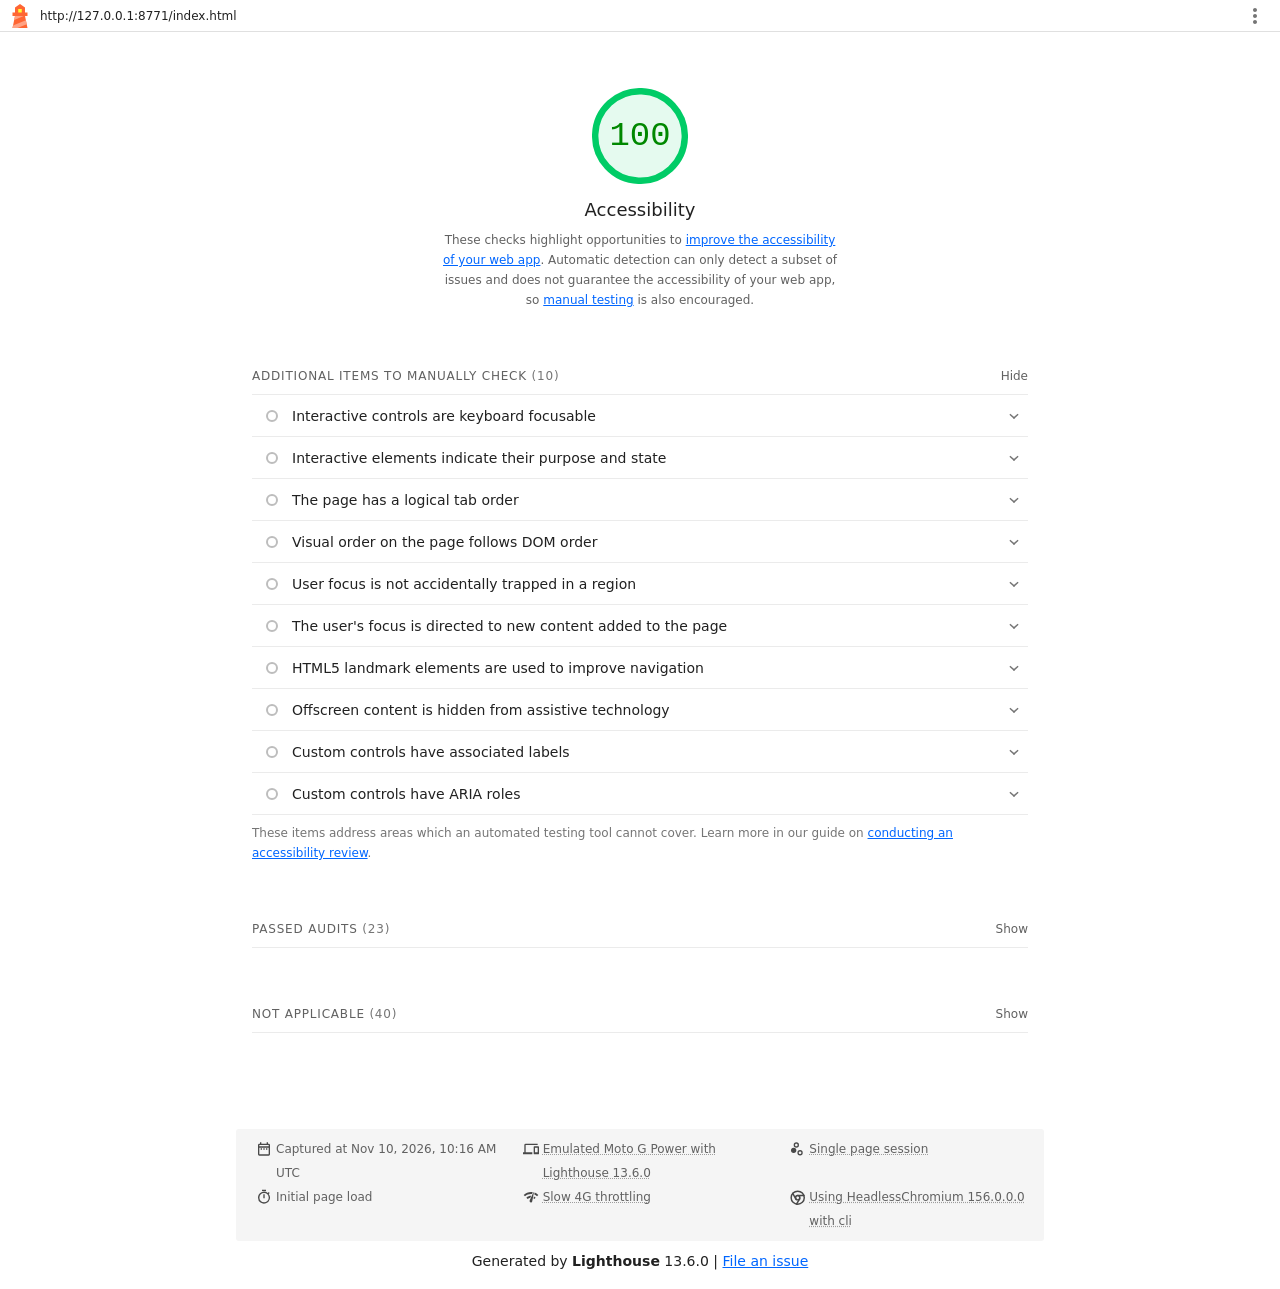
==== lighthouse/after/index.html @ 962aa52a "docs: add Lighthouse reports after accessibility fixes" ====
<!--
@license
Copyright 2018 Google LLC
SPDX-License-Identifier: Apache-2.0
-->
<!doctype html>
<html lang="en">
<head>
  <meta charset="utf-8">
  <meta name="viewport" content="width=device-width, initial-scale=1, minimum-scale=1">
  <link rel="icon" href='data:image/svg+xml;utf8,<svg fill="none" xmlns="http://www.w3.org/2000/svg" viewBox="0 0 48 48"><path d="m14 7 10-7 10 7v10h5v7h-5l5 24H9l5-24H9v-7h5V7Z" fill="%23F63"/><path d="M31.561 24H14l-1.689 8.105L31.561 24ZM18.983 48H9l1.022-4.907L35.723 32.27l1.663 7.98L18.983 48Z" fill="%23FFA385"/><path fill="%23FF3" d="M20.5 10h7v7h-7z"/></svg>'>
  <title>Lighthouse Report</title>
  <style>body {margin: 0}</style>
</head>
<body>
  <noscript>Lighthouse report requires JavaScript. Please enable.</noscript>

  <div id="lh-log"></div>

  <script>window.__LIGHTHOUSE_JSON__ = {"lighthouseVersion":"13.6.0","requestedUrl":"http://127.0.0.1:8771/index.html","mainDocumentUrl":"http://127.0.0.1:8771/index.html","finalDisplayedUrl":"http://127.0.0.1:8771/index.html","finalUrl":"http://127.0.0.1:8771/index.html","fetchTime":"2026-11-10T10:16:57.066Z","gatherMode":"navigation","runWarnings":[],"userAgent":"Mozilla/5.0 (Macintosh; Intel Mac OS X 10_15_7) AppleWebKit/537.36 (KHTML, like Gecko) HeadlessChrome/156.0.0.0 Safari/537.36","environment":{"networkUserAgent":"Mozilla/5.0 (Linux; Android 11; moto g power (2022)) AppleWebKit/537.36 (KHTML, like Gecko) Chrome/156.0.0.0 Mobile Safari/537.36","hostUserAgent":"Mozilla/5.0 (Macintosh; Intel Mac OS X 10_15_7) AppleWebKit/537.36 (KHTML, like Gecko) HeadlessChrome/156.0.0.0 Safari/537.36","benchmarkIndex":3869,"credits":{"axe-core":"4.14.0"}},"audits":{"accesskeys":{"id":"accesskeys","title":"`[accesskey]` values are unique","description":"Access keys let users quickly focus a part of the page. For proper navigation, each access key must be unique. [Learn more about access keys](https://dequeuniversity.com/rules/axe/4.14/accesskeys).","score":null,"scoreDisplayMode":"notApplicable"},"aria-allowed-attr":{"id":"aria-allowed-attr","title":"`[aria-*]` attributes match their roles","description":"Each ARIA `role` supports a specific subset of `aria-*` attributes. Mismatching these invalidates the `aria-*` attributes. [Learn how to match ARIA attributes to their roles](https://dequeuniversity.com/rules/axe/4.14/aria-allowed-attr).","score":1,"scoreDisplayMode":"binary","details":{"type":"table","headings":[{"key":"node","valueType":"node","subItemsHeading":{"key":"relatedNode","valueType":"node"},"label":"Failing Elements"}],"items":[]}},"aria-allowed-role":{"id":"aria-allowed-role","title":"Uses ARIA roles only on compatible elements","description":"Many HTML elements can only be assigned certain ARIA roles. Using ARIA roles where they are not allowed can interfere with the accessibility of the web page. [Learn more about ARIA roles](https://dequeuniversity.com/rules/axe/4.14/aria-allowed-role).","score":null,"scoreDisplayMode":"notApplicable"},"aria-command-name":{"id":"aria-command-name","title":"`button`, `link`, and `menuitem` elements have accessible names","description":"When an element doesn't have an accessible name, screen readers announce it with a generic name, making it unusable for users who rely on screen readers. [Learn how to make command elements more accessible](https://dequeuniversity.com/rules/axe/4.14/aria-command-name).","score":null,"scoreDisplayMode":"notApplicable"},"aria-conditional-attr":{"id":"aria-conditional-attr","title":"ARIA attributes are used as specified for the element's role","description":"Some ARIA attributes are only allowed on an element under certain conditions. [Learn more about conditional ARIA attributes](https://dequeuniversity.com/rules/axe/4.14/aria-conditional-attr).","score":1,"scoreDisplayMode":"binary","details":{"type":"table","headings":[{"key":"node","valueType":"node","subItemsHeading":{"key":"relatedNode","valueType":"node"},"label":"Failing Elements"}],"items":[]}},"aria-deprecated-role":{"id":"aria-deprecated-role","title":"Deprecated ARIA roles were not used","description":"Deprecated ARIA roles may not be processed correctly by assistive technology. [Learn more about deprecated ARIA roles](https://dequeuniversity.com/rules/axe/4.14/aria-deprecated-role).","score":null,"scoreDisplayMode":"notApplicable"},"aria-dialog-name":{"id":"aria-dialog-name","title":"Elements with `role=\"dialog\"` or `role=\"alertdialog\"` have accessible names.","description":"ARIA dialog elements without accessible names may prevent screen readers users from discerning the purpose of these elements. [Learn how to make ARIA dialog elements more accessible](https://dequeuniversity.com/rules/axe/4.14/aria-dialog-name).","score":null,"scoreDisplayMode":"notApplicable"},"aria-hidden-body":{"id":"aria-hidden-body","title":"`[aria-hidden=\"true\"]` is not present on the document `\u003cbody>`","description":"Assistive technologies, like screen readers, work inconsistently when `aria-hidden=\"true\"` is set on the document `\u003cbody>`. [Learn how `aria-hidden` affects the document body](https://dequeuniversity.com/rules/axe/4.14/aria-hidden-body).","score":1,"scoreDisplayMode":"binary","details":{"type":"table","headings":[{"key":"node","valueType":"node","subItemsHeading":{"key":"relatedNode","valueType":"node"},"label":"Failing Elements"}],"items":[]}},"aria-hidden-focus":{"id":"aria-hidden-focus","title":"`[aria-hidden=\"true\"]` elements do not contain focusable descendents","description":"Focusable descendents within an `[aria-hidden=\"true\"]` element prevent those interactive elements from being available to users of assistive technologies like screen readers. [Learn how `aria-hidden` affects focusable elements](https://dequeuniversity.com/rules/axe/4.14/aria-hidden-focus).","score":1,"scoreDisplayMode":"binary","details":{"type":"table","headings":[{"key":"node","valueType":"node","subItemsHeading":{"key":"relatedNode","valueType":"node"},"label":"Failing Elements"}],"items":[]}},"aria-input-field-name":{"id":"aria-input-field-name","title":"ARIA input fields have accessible names","description":"When an input field doesn't have an accessible name, screen readers announce it with a generic name, making it unusable for users who rely on screen readers. [Learn more about input field labels](https://dequeuniversity.com/rules/axe/4.14/aria-input-field-name).","score":null,"scoreDisplayMode":"notApplicable"},"aria-meter-name":{"id":"aria-meter-name","title":"ARIA `meter` elements have accessible names","description":"When a meter element doesn't have an accessible name, screen readers announce it with a generic name, making it unusable for users who rely on screen readers. [Learn how to name `meter` elements](https://dequeuniversity.com/rules/axe/4.14/aria-meter-name).","score":null,"scoreDisplayMode":"notApplicable"},"aria-progressbar-name":{"id":"aria-progressbar-name","title":"ARIA `progressbar` elements have accessible names","description":"When a `progressbar` element doesn't have an accessible name, screen readers announce it with a generic name, making it unusable for users who rely on screen readers. [Learn how to label `progressbar` elements](https://dequeuniversity.com/rules/axe/4.14/aria-progressbar-name).","score":null,"scoreDisplayMode":"notApplicable"},"aria-prohibited-attr":{"id":"aria-prohibited-attr","title":"Elements use only permitted ARIA attributes","description":"Using ARIA attributes in roles where they are prohibited can mean that important information is not communicated to users of assistive technologies. [Learn more about prohibited ARIA roles](https://dequeuniversity.com/rules/axe/4.14/aria-prohibited-attr).","score":1,"scoreDisplayMode":"binary","details":{"type":"table","headings":[{"key":"node","valueType":"node","subItemsHeading":{"key":"relatedNode","valueType":"node"},"label":"Failing Elements"}],"items":[]}},"aria-required-attr":{"id":"aria-required-attr","title":"`[role]`s have all required `[aria-*]` attributes","description":"Some ARIA roles have required attributes that describe the state of the element to screen readers. [Learn more about roles and required attributes](https://dequeuniversity.com/rules/axe/4.14/aria-required-attr).","score":null,"scoreDisplayMode":"notApplicable"},"aria-required-children":{"id":"aria-required-children","title":"Elements with an ARIA `[role]` that require children to contain a specific `[role]` have all required children.","description":"Some ARIA parent roles must contain specific child roles to perform their intended accessibility functions. [Learn more about roles and required children elements](https://dequeuniversity.com/rules/axe/4.14/aria-required-children).","score":null,"scoreDisplayMode":"notApplicable"},"aria-required-parent":{"id":"aria-required-parent","title":"`[role]`s are contained by their required parent element","description":"Some ARIA child roles must be contained by specific parent roles to properly perform their intended accessibility functions. [Learn more about ARIA roles and required parent element](https://dequeuniversity.com/rules/axe/4.14/aria-required-parent).","score":null,"scoreDisplayMode":"notApplicable"},"aria-roles":{"id":"aria-roles","title":"`[role]` values are valid","description":"ARIA roles must have valid values in order to perform their intended accessibility functions. [Learn more about valid ARIA roles](https://dequeuniversity.com/rules/axe/4.14/aria-roles).","score":null,"scoreDisplayMode":"notApplicable"},"aria-text":{"id":"aria-text","title":"Elements with the `role=text` attribute do not have focusable descendents.","description":"Adding `role=text` around a text node split by markup enables VoiceOver to treat it as one phrase, but the element's focusable descendents will not be announced. [Learn more about the `role=text` attribute](https://dequeuniversity.com/rules/axe/4.14/aria-text).","score":null,"scoreDisplayMode":"notApplicable"},"aria-toggle-field-name":{"id":"aria-toggle-field-name","title":"ARIA toggle fields have accessible names","description":"When a toggle field doesn't have an accessible name, screen readers announce it with a generic name, making it unusable for users who rely on screen readers. [Learn more about toggle fields](https://dequeuniversity.com/rules/axe/4.14/aria-toggle-field-name).","score":null,"scoreDisplayMode":"notApplicable"},"aria-tooltip-name":{"id":"aria-tooltip-name","title":"ARIA `tooltip` elements have accessible names","description":"When a tooltip element doesn't have an accessible name, screen readers announce it with a generic name, making it unusable for users who rely on screen readers. [Learn how to name `tooltip` elements](https://dequeuniversity.com/rules/axe/4.14/aria-tooltip-name).","score":null,"scoreDisplayMode":"notApplicable"},"aria-treeitem-name":{"id":"aria-treeitem-name","title":"ARIA `treeitem` elements have accessible names","description":"When a `treeitem` element doesn't have an accessible name, screen readers announce it with a generic name, making it unusable for users who rely on screen readers. [Learn more about labeling `treeitem` elements](https://dequeuniversity.com/rules/axe/4.14/aria-treeitem-name).","score":null,"scoreDisplayMode":"notApplicable"},"aria-valid-attr-value":{"id":"aria-valid-attr-value","title":"`[aria-*]` attributes have valid values","description":"Assistive technologies, like screen readers, can't interpret ARIA attributes with invalid values. [Learn more about valid values for ARIA attributes](https://dequeuniversity.com/rules/axe/4.14/aria-valid-attr-value).","score":1,"scoreDisplayMode":"binary","details":{"type":"table","headings":[{"key":"node","valueType":"node","subItemsHeading":{"key":"relatedNode","valueType":"node"},"label":"Failing Elements"}],"items":[]}},"aria-valid-attr":{"id":"aria-valid-attr","title":"`[aria-*]` attributes are valid and not misspelled","description":"Assistive technologies, like screen readers, can't interpret ARIA attributes with invalid names. [Learn more about valid ARIA attributes](https://dequeuniversity.com/rules/axe/4.14/aria-valid-attr).","score":1,"scoreDisplayMode":"binary","details":{"type":"table","headings":[{"key":"node","valueType":"node","subItemsHeading":{"key":"relatedNode","valueType":"node"},"label":"Failing Elements"}],"items":[]}},"button-name":{"id":"button-name","title":"Buttons have an accessible name","description":"When a button doesn't have an accessible name, screen readers announce it as \"button\", making it unusable for users who rely on screen readers. [Learn how to make buttons more accessible](https://dequeuniversity.com/rules/axe/4.14/button-name).","score":1,"scoreDisplayMode":"binary","details":{"type":"table","headings":[{"key":"node","valueType":"node","subItemsHeading":{"key":"relatedNode","valueType":"node"},"label":"Failing Elements"}],"items":[]}},"bypass":{"id":"bypass","title":"The page contains a heading, skip link, or landmark region","description":"Adding ways to bypass repetitive content lets keyboard users navigate the page more efficiently. [Learn more about bypass blocks](https://dequeuniversity.com/rules/axe/4.14/bypass).","score":null,"scoreDisplayMode":"notApplicable"},"color-contrast":{"id":"color-contrast","title":"Background and foreground colors have a sufficient contrast ratio","description":"Low-contrast text is difficult or impossible for many users to read. [Learn how to provide sufficient color contrast](https://dequeuniversity.com/rules/axe/4.14/color-contrast).","score":1,"scoreDisplayMode":"binary","details":{"type":"table","headings":[{"key":"node","valueType":"node","subItemsHeading":{"key":"relatedNode","valueType":"node"},"label":"Failing Elements"}],"items":[]}},"definition-list":{"id":"definition-list","title":"`\u003cdl>`'s contain only properly-ordered `\u003cdt>` and `\u003cdd>` groups, `\u003cscript>`, `\u003ctemplate>` or `\u003cdiv>` elements.","description":"When definition lists are not properly marked up, screen readers may produce confusing or inaccurate output. [Learn how to structure definition lists correctly](https://dequeuniversity.com/rules/axe/4.14/definition-list).","score":null,"scoreDisplayMode":"notApplicable"},"dlitem":{"id":"dlitem","title":"Definition list items are wrapped in `\u003cdl>` elements","description":"Definition list items (`\u003cdt>` and `\u003cdd>`) must be wrapped in a parent `\u003cdl>` element to ensure that screen readers can properly announce them. [Learn how to structure definition lists correctly](https://dequeuniversity.com/rules/axe/4.14/dlitem).","score":null,"scoreDisplayMode":"notApplicable"},"document-title":{"id":"document-title","title":"Document has a `\u003ctitle>` element","description":"The title gives screen reader users an overview of the page, and search engine users rely on it heavily to determine if a page is relevant to their search. [Learn more about document titles](https://dequeuniversity.com/rules/axe/4.14/document-title).","score":1,"scoreDisplayMode":"binary","details":{"type":"table","headings":[{"key":"node","valueType":"node","subItemsHeading":{"key":"relatedNode","valueType":"node"},"label":"Failing Elements"}],"items":[]}},"duplicate-id-aria":{"id":"duplicate-id-aria","title":"ARIA IDs are unique","description":"The value of an ARIA ID must be unique to prevent other instances from being overlooked by assistive technologies. [Learn how to fix duplicate ARIA IDs](https://dequeuniversity.com/rules/axe/4.14/duplicate-id-aria).","score":null,"scoreDisplayMode":"notApplicable"},"empty-heading":{"id":"empty-heading","title":"All heading elements contain content.","description":"A heading with no content or inaccessible text prevent screen reader users from accessing information on the page's structure. [Learn more about headings](https://dequeuniversity.com/rules/axe/4.14/empty-heading).","score":null,"scoreDisplayMode":"notApplicable"},"form-field-multiple-labels":{"id":"form-field-multiple-labels","title":"No form fields have multiple labels","description":"Form fields with multiple labels can be confusingly announced by assistive technologies like screen readers which use either the first, the last, or all of the labels. [Learn how to use form labels](https://dequeuniversity.com/rules/axe/4.14/form-field-multiple-labels).","score":null,"scoreDisplayMode":"notApplicable"},"frame-title":{"id":"frame-title","title":"`\u003cframe>` or `\u003ciframe>` elements have a title","description":"Screen reader users rely on frame titles to describe the contents of frames. [Learn more about frame titles](https://dequeuniversity.com/rules/axe/4.14/frame-title).","score":1,"scoreDisplayMode":"binary","details":{"type":"table","headings":[{"key":"node","valueType":"node","subItemsHeading":{"key":"relatedNode","valueType":"node"},"label":"Failing Elements"}],"items":[]}},"heading-order":{"id":"heading-order","title":"Heading elements appear in a sequentially-descending order","description":"Properly ordered headings that do not skip levels convey the semantic structure of the page, making it easier to navigate and understand when using assistive technologies. [Learn more about heading order](https://dequeuniversity.com/rules/axe/4.14/heading-order).","score":1,"scoreDisplayMode":"binary","details":{"type":"table","headings":[{"key":"node","valueType":"node","subItemsHeading":{"key":"relatedNode","valueType":"node"},"label":"Failing Elements"}],"items":[]}},"html-has-lang":{"id":"html-has-lang","title":"`\u003chtml>` element has a `[lang]` attribute","description":"If a page doesn't specify a `lang` attribute, a screen reader assumes that the page is in the default language that the user chose when setting up the screen reader. If the page isn't actually in the default language, then the screen reader might not announce the page's text correctly. [Learn more about the `lang` attribute](https://dequeuniversity.com/rules/axe/4.14/html-has-lang).","score":1,"scoreDisplayMode":"binary","details":{"type":"table","headings":[{"key":"node","valueType":"node","subItemsHeading":{"key":"relatedNode","valueType":"node"},"label":"Failing Elements"}],"items":[]}},"html-lang-valid":{"id":"html-lang-valid","title":"`\u003chtml>` element has a valid value for its `[lang]` attribute","description":"Specifying a valid [BCP 47 language](https://www.w3.org/International/questions/qa-choosing-language-tags#question) helps screen readers announce text properly. [Learn how to use the `lang` attribute](https://dequeuniversity.com/rules/axe/4.14/html-lang-valid).","score":1,"scoreDisplayMode":"binary","details":{"type":"table","headings":[{"key":"node","valueType":"node","subItemsHeading":{"key":"relatedNode","valueType":"node"},"label":"Failing Elements"}],"items":[]}},"html-xml-lang-mismatch":{"id":"html-xml-lang-mismatch","title":"`\u003chtml>` element has an `[xml:lang]` attribute with the same base language as the `[lang]` attribute.","description":"If the webpage does not specify a consistent language, then the screen reader might not announce the page's text correctly. [Learn more about the `lang` attribute](https://dequeuniversity.com/rules/axe/4.14/html-xml-lang-mismatch).","score":null,"scoreDisplayMode":"notApplicable"},"identical-links-same-purpose":{"id":"identical-links-same-purpose","title":"Identical links have the same purpose.","description":"Links with the same destination should have the same description, to help users understand the link's purpose and decide whether to follow it. [Learn more about identical links](https://dequeuniversity.com/rules/axe/4.14/identical-links-same-purpose).","score":null,"scoreDisplayMode":"notApplicable"},"image-alt":{"id":"image-alt","title":"Image elements have `[alt]` attributes","description":"Informative elements should aim for short, descriptive alternate text. Decorative elements can be ignored with an empty alt attribute. [Learn more about the `alt` attribute](https://dequeuniversity.com/rules/axe/4.14/image-alt).","score":1,"scoreDisplayMode":"binary","details":{"type":"table","headings":[{"key":"node","valueType":"node","subItemsHeading":{"key":"relatedNode","valueType":"node"},"label":"Failing Elements"}],"items":[]}},"image-redundant-alt":{"id":"image-redundant-alt","title":"Image elements do not have `[alt]` attributes that are redundant text.","description":"Informative elements should aim for short, descriptive alternative text. Alternative text that is exactly the same as the text adjacent to the link or image is potentially confusing for screen reader users, because the text will be read twice. [Learn more about the `alt` attribute](https://dequeuniversity.com/rules/axe/4.14/image-redundant-alt).","score":null,"scoreDisplayMode":"notApplicable"},"input-button-name":{"id":"input-button-name","title":"Input buttons have discernible text.","description":"Adding discernable and accessible text to input buttons may help screen reader users understand the purpose of the input button. [Learn more about input buttons](https://dequeuniversity.com/rules/axe/4.14/input-button-name).","score":null,"scoreDisplayMode":"notApplicable"},"input-image-alt":{"id":"input-image-alt","title":"`\u003cinput type=\"image\">` elements have `[alt]` text","description":"When an image is being used as an `\u003cinput>` button, providing alternative text can help screen reader users understand the purpose of the button. [Learn about input image alt text](https://dequeuniversity.com/rules/axe/4.14/input-image-alt).","score":null,"scoreDisplayMode":"notApplicable"},"label-content-name-mismatch":{"id":"label-content-name-mismatch","title":"Elements with visible text labels have matching accessible names.","description":"Visible text labels that do not match the accessible name can result in a confusing experience for screen reader users. [Learn more about accessible names](https://dequeuniversity.com/rules/axe/4.14/label-content-name-mismatch).","score":1,"scoreDisplayMode":"binary","details":{"type":"table","headings":[{"key":"node","valueType":"node","subItemsHeading":{"key":"relatedNode","valueType":"node"},"label":"Failing Elements"}],"items":[]}},"label":{"id":"label","title":"Form elements have associated labels","description":"Labels ensure that form controls are announced properly by assistive technologies, like screen readers. [Learn more about form element labels](https://dequeuniversity.com/rules/axe/4.14/label).","score":null,"scoreDisplayMode":"notApplicable"},"landmark-one-main":{"id":"landmark-one-main","title":"Document has a main landmark.","description":"One main landmark helps screen reader users navigate a web page. [Learn more about landmarks](https://dequeuniversity.com/rules/axe/4.14/landmark-one-main).","score":1,"scoreDisplayMode":"binary","details":{"type":"table","headings":[{"key":"node","valueType":"node","subItemsHeading":{"key":"relatedNode","valueType":"node"},"label":"Failing Elements"}],"items":[]}},"link-name":{"id":"link-name","title":"Links have a discernible name","description":"Link text (and alternate text for images, when used as links) that is discernible, unique, and focusable improves the navigation experience for screen reader users. [Learn how to make links accessible](https://dequeuniversity.com/rules/axe/4.14/link-name).","score":1,"scoreDisplayMode":"binary","details":{"type":"table","headings":[{"key":"node","valueType":"node","subItemsHeading":{"key":"relatedNode","valueType":"node"},"label":"Failing Elements"}],"items":[]}},"link-in-text-block":{"id":"link-in-text-block","title":"Links are distinguishable without relying on color.","description":"Low-contrast text is difficult or impossible for many users to read. Link text that is discernible improves the experience for users with low vision. [Learn how to make links distinguishable](https://dequeuniversity.com/rules/axe/4.14/link-in-text-block).","score":null,"scoreDisplayMode":"notApplicable"},"list":{"id":"list","title":"Lists contain only `\u003cli>` elements and script supporting elements (`\u003cscript>` and `\u003ctemplate>`).","description":"Screen readers have a specific way of announcing lists. Ensuring proper list structure aids screen reader output. [Learn more about proper list structure](https://dequeuniversity.com/rules/axe/4.14/list).","score":1,"scoreDisplayMode":"binary","details":{"type":"table","headings":[{"key":"node","valueType":"node","subItemsHeading":{"key":"relatedNode","valueType":"node"},"label":"Failing Elements"}],"items":[]}},"listitem":{"id":"listitem","title":"List items (`\u003cli>`) are contained within `\u003cul>`, `\u003col>` or `\u003cmenu>` parent elements","description":"Screen readers require list items (`\u003cli>`) to be contained within a parent `\u003cul>`, `\u003col>` or `\u003cmenu>` to be announced properly. [Learn more about proper list structure](https://dequeuniversity.com/rules/axe/4.14/listitem).","score":1,"scoreDisplayMode":"binary","details":{"type":"table","headings":[{"key":"node","valueType":"node","subItemsHeading":{"key":"relatedNode","valueType":"node"},"label":"Failing Elements"}],"items":[]}},"meta-refresh":{"id":"meta-refresh","title":"The document does not use `\u003cmeta http-equiv=\"refresh\">`","description":"Users do not expect a page to refresh automatically, and doing so will move focus back to the top of the page. This may create a frustrating or confusing experience. [Learn more about the refresh meta tag](https://dequeuniversity.com/rules/axe/4.14/meta-refresh).","score":null,"scoreDisplayMode":"notApplicable"},"meta-viewport":{"id":"meta-viewport","title":"`[user-scalable=\"no\"]` is not used in the `\u003cmeta name=\"viewport\">` element and the `[maximum-scale]` attribute is not less than 5.","description":"Disabling zooming is problematic for users with low vision who rely on screen magnification to properly see the contents of a web page. [Learn more about the viewport meta tag](https://dequeuniversity.com/rules/axe/4.14/meta-viewport).","score":1,"scoreDisplayMode":"binary","details":{"type":"table","headings":[{"key":"node","valueType":"node","subItemsHeading":{"key":"relatedNode","valueType":"node"},"label":"Failing Elements"}],"items":[]}},"object-alt":{"id":"object-alt","title":"`\u003cobject>` elements have alternate text","description":"Screen readers cannot translate non-text content. Adding alternate text to `\u003cobject>` elements helps screen readers convey meaning to users. [Learn more about alt text for `object` elements](https://dequeuniversity.com/rules/axe/4.14/object-alt).","score":null,"scoreDisplayMode":"notApplicable"},"select-name":{"id":"select-name","title":"Select elements have associated label elements.","description":"Form elements without effective labels can create frustrating experiences for screen reader users. [Learn more about the `select` element](https://dequeuniversity.com/rules/axe/4.14/select-name).","score":null,"scoreDisplayMode":"notApplicable"},"skip-link":{"id":"skip-link","title":"Skip links are focusable.","description":"Including a skip link can help users skip to the main content to save time. [Learn more about skip links](https://dequeuniversity.com/rules/axe/4.14/skip-link).","score":1,"scoreDisplayMode":"binary","details":{"type":"table","headings":[{"key":"node","valueType":"node","subItemsHeading":{"key":"relatedNode","valueType":"node"},"label":"Failing Elements"}],"items":[]}},"tabindex":{"id":"tabindex","title":"No element has a `[tabindex]` value greater than 0","description":"A value greater than 0 implies an explicit navigation ordering. Although technically valid, this often creates frustrating experiences for users who rely on assistive technologies. [Learn more about the `tabindex` attribute](https://dequeuniversity.com/rules/axe/4.14/tabindex).","score":1,"scoreDisplayMode":"binary","details":{"type":"table","headings":[{"key":"node","valueType":"node","subItemsHeading":{"key":"relatedNode","valueType":"node"},"label":"Failing Elements"}],"items":[]}},"table-duplicate-name":{"id":"table-duplicate-name","title":"Tables have different content in the summary attribute and `\u003ccaption>`.","description":"The summary attribute should describe the table structure, while `\u003ccaption>` should have the onscreen title. Accurate table mark-up helps users of screen readers. [Learn more about summary and caption](https://dequeuniversity.com/rules/axe/4.14/table-duplicate-name).","score":null,"scoreDisplayMode":"notApplicable"},"table-fake-caption":{"id":"table-fake-caption","title":"Tables use `\u003ccaption>` instead of cells with the `[colspan]` attribute to indicate a caption.","description":"Screen readers have features to make navigating tables easier. Ensuring that tables use the actual caption element instead of cells with the `[colspan]` attribute may improve the experience for screen reader users. [Learn more about captions](https://dequeuniversity.com/rules/axe/4.14/table-fake-caption).","score":null,"scoreDisplayMode":"notApplicable"},"target-size":{"id":"target-size","title":"Touch targets have sufficient size and spacing.","description":"Touch targets with sufficient size and spacing help users who may have difficulty targeting small controls to activate the targets. [Learn more about touch targets](https://dequeuniversity.com/rules/axe/4.14/target-size).","score":1,"scoreDisplayMode":"binary","details":{"type":"table","headings":[{"key":"node","valueType":"node","subItemsHeading":{"key":"relatedNode","valueType":"node"},"label":"Failing Elements"}],"items":[]}},"td-has-header":{"id":"td-has-header","title":"`\u003ctd>` elements in a large `\u003ctable>` have one or more table headers.","description":"Screen readers have features to make navigating tables easier. Ensuring that `\u003ctd>` elements in a large table (3 or more cells in width and height) have an associated table header may improve the experience for screen reader users. [Learn more about table headers](https://dequeuniversity.com/rules/axe/4.14/td-has-header).","score":null,"scoreDisplayMode":"notApplicable"},"td-headers-attr":{"id":"td-headers-attr","title":"Cells in a `\u003ctable>` element that use the `[headers]` attribute refer to table cells within the same table.","description":"Screen readers have features to make navigating tables easier. Ensuring `\u003ctd>` cells using the `[headers]` attribute only refer to other cells in the same table may improve the experience for screen reader users. [Learn more about the `headers` attribute](https://dequeuniversity.com/rules/axe/4.14/td-headers-attr).","score":null,"scoreDisplayMode":"notApplicable"},"th-has-data-cells":{"id":"th-has-data-cells","title":"`\u003cth>` elements and elements with `[role=\"columnheader\"/\"rowheader\"]` have data cells they describe.","description":"Screen readers have features to make navigating tables easier. Ensuring table headers always refer to some set of cells may improve the experience for screen reader users. [Learn more about table headers](https://dequeuniversity.com/rules/axe/4.14/th-has-data-cells).","score":null,"scoreDisplayMode":"notApplicable"},"valid-lang":{"id":"valid-lang","title":"`[lang]` attributes have a valid value","description":"Specifying a valid [BCP 47 language](https://www.w3.org/International/questions/qa-choosing-language-tags#question) on elements helps ensure that text is pronounced correctly by a screen reader. [Learn how to use the `lang` attribute](https://dequeuniversity.com/rules/axe/4.14/valid-lang).","score":null,"scoreDisplayMode":"notApplicable"},"video-caption":{"id":"video-caption","title":"`\u003cvideo>` elements contain a `\u003ctrack>` element with `[kind=\"captions\"]`","description":"When a video provides a caption it is easier for deaf and hearing impaired users to access its information. [Learn more about video captions](https://dequeuniversity.com/rules/axe/4.14/video-caption).","score":null,"scoreDisplayMode":"notApplicable"},"custom-controls-labels":{"id":"custom-controls-labels","title":"Custom controls have associated labels","description":"Custom interactive controls have associated labels, provided by aria-label or aria-labelledby. [Learn more about custom controls and labels](https://developer.chrome.com/docs/lighthouse/accessibility/custom-controls-labels/).","score":null,"scoreDisplayMode":"manual"},"custom-controls-roles":{"id":"custom-controls-roles","title":"Custom controls have ARIA roles","description":"Custom interactive controls have appropriate ARIA roles. [Learn how to add roles to custom controls](https://developer.chrome.com/docs/lighthouse/accessibility/custom-control-roles/).","score":null,"scoreDisplayMode":"manual"},"focus-traps":{"id":"focus-traps","title":"User focus is not accidentally trapped in a region","description":"A user can tab into and out of any control or region without accidentally trapping their focus. [Learn how to avoid focus traps](https://developer.chrome.com/docs/lighthouse/accessibility/focus-traps/).","score":null,"scoreDisplayMode":"manual"},"focusable-controls":{"id":"focusable-controls","title":"Interactive controls are keyboard focusable","description":"Custom interactive controls are keyboard focusable and display a focus indicator. [Learn how to make custom controls focusable](https://developer.chrome.com/docs/lighthouse/accessibility/focusable-controls/).","score":null,"scoreDisplayMode":"manual"},"interactive-element-affordance":{"id":"interactive-element-affordance","title":"Interactive elements indicate their purpose and state","description":"Interactive elements, such as links and buttons, should indicate their state and be distinguishable from non-interactive elements. [Learn how to decorate interactive elements with affordance hints](https://developer.chrome.com/docs/lighthouse/accessibility/interactive-element-affordance/).","score":null,"scoreDisplayMode":"manual"},"logical-tab-order":{"id":"logical-tab-order","title":"The page has a logical tab order","description":"Tabbing through the page follows the visual layout. Users cannot focus elements that are offscreen. [Learn more about logical tab ordering](https://developer.chrome.com/docs/lighthouse/accessibility/logical-tab-order/).","score":null,"scoreDisplayMode":"manual"},"managed-focus":{"id":"managed-focus","title":"The user's focus is directed to new content added to the page","description":"If new content, such as a dialog, is added to the page, the user's focus is directed to it. [Learn how to direct focus to new content](https://developer.chrome.com/docs/lighthouse/accessibility/managed-focus/).","score":null,"scoreDisplayMode":"manual"},"offscreen-content-hidden":{"id":"offscreen-content-hidden","title":"Offscreen content is hidden from assistive technology","description":"Offscreen content is hidden with display: none or aria-hidden=true. [Learn how to properly hide offscreen content](https://developer.chrome.com/docs/lighthouse/accessibility/offscreen-content-hidden/).","score":null,"scoreDisplayMode":"manual"},"use-landmarks":{"id":"use-landmarks","title":"HTML5 landmark elements are used to improve navigation","description":"Landmark elements (`\u003cmain>`, `\u003cnav>`, etc.) are used to improve the keyboard navigation of the page for assistive technology. [Learn more about landmark elements](https://developer.chrome.com/docs/lighthouse/accessibility/use-landmarks/).","score":null,"scoreDisplayMode":"manual"},"visual-order-follows-dom":{"id":"visual-order-follows-dom","title":"Visual order on the page follows DOM order","description":"DOM order matches the visual order, improving navigation for assistive technology. [Learn more about DOM and visual ordering](https://developer.chrome.com/docs/lighthouse/accessibility/visual-order-follows-dom/).","score":null,"scoreDisplayMode":"manual"},"autocomplete-valid":{"id":"autocomplete-valid","title":"`autocomplete` attributes are used correctly","description":"The `autocomplete` attribute values must be valid and correctly applied for screen readers to function correctly. [Learn more about valid autocomplete values](https://dequeuniversity.com/rules/axe/4.14/autocomplete-valid).","score":null,"scoreDisplayMode":"notApplicable"},"presentation-role-conflict":{"id":"presentation-role-conflict","title":"Elements with `role=\"none\"` or `role=\"presentation\"` do not have conflicts","description":"There are certain cases where the semantic role of an element with `role=\"none\"` or `role=\"presentation\"` does not resolve to none or presentation. To ensure the element remains removed from the accessibility tree, you should not add any global ARIA attributes to the element or make it focusable. [Learn more about presentation role conflict](https://dequeuniversity.com/rules/axe/4.14/presentation-role-conflict).","score":null,"scoreDisplayMode":"notApplicable"},"svg-img-alt":{"id":"svg-img-alt","title":"SVG elements with an `img` role have an accessible text alternative","description":"Ensures SVG elements with an `img`, `graphics-document` or `graphics-symbol` role have an accessible text alternative. [Learn more about SVG alt text](https://dequeuniversity.com/rules/axe/4.14/svg-img-alt).","score":null,"scoreDisplayMode":"notApplicable"}},"configSettings":{"output":["html","json"],"maxWaitForFcp":30000,"maxWaitForLoad":45000,"pauseAfterFcpMs":1000,"pauseAfterLoadMs":1000,"networkQuietThresholdMs":1000,"cpuQuietThresholdMs":1000,"formFactor":"mobile","throttling":{"rttMs":150,"throughputKbps":1638.4,"requestLatencyMs":562.5,"downloadThroughputKbps":1474.5600000000002,"uploadThroughputKbps":675,"cpuSlowdownMultiplier":4},"throttlingMethod":"simulate","screenEmulation":{"mobile":true,"width":412,"height":823,"deviceScaleFactor":1.75,"disabled":false},"emulatedUserAgent":"Mozilla/5.0 (Linux; Android 11; moto g power (2022)) AppleWebKit/537.36 (KHTML, like Gecko) Chrome/136.0.0.0 Mobile Safari/537.36","auditMode":false,"gatherMode":false,"clearStorageTypes":["file_systems","shader_cache","service_workers","cache_storage"],"disableStorageReset":false,"debugNavigation":false,"channel":"cli","usePassiveGathering":false,"disableFullPageScreenshot":false,"skipAboutBlank":false,"blankPage":"about:blank","ignoreStatusCode":false,"locale":"en-US","blockedUrlPatterns":null,"additionalTraceCategories":null,"extraHeaders":null,"precomputedLanternData":null,"onlyAudits":null,"onlyCategories":["accessibility"],"skipAudits":null},"categories":{"accessibility":{"title":"Accessibility","description":"These checks highlight opportunities to [improve the accessibility of your web app](https://developer.chrome.com/docs/lighthouse/accessibility/). Automatic detection can only detect a subset of issues and does not guarantee the accessibility of your web app, so [manual testing](https://web.dev/articles/how-to-review) is also encouraged.","manualDescription":"These items address areas which an automated testing tool cannot cover. Learn more in our guide on [conducting an accessibility review](https://web.dev/articles/how-to-review).","supportedModes":["navigation","snapshot"],"auditRefs":[{"id":"accesskeys","weight":0,"group":"a11y-navigation"},{"id":"aria-allowed-attr","weight":10,"group":"a11y-aria"},{"id":"aria-command-name","weight":0,"group":"a11y-aria"},{"id":"aria-conditional-attr","weight":7,"group":"a11y-aria"},{"id":"aria-deprecated-role","weight":0,"group":"a11y-aria"},{"id":"aria-dialog-name","weight":0,"group":"a11y-aria"},{"id":"aria-hidden-body","weight":10,"group":"a11y-aria"},{"id":"aria-hidden-focus","weight":7,"group":"a11y-aria"},{"id":"aria-input-field-name","weight":0,"group":"a11y-aria"},{"id":"aria-meter-name","weight":0,"group":"a11y-aria"},{"id":"aria-progressbar-name","weight":0,"group":"a11y-aria"},{"id":"aria-prohibited-attr","weight":7,"group":"a11y-aria"},{"id":"aria-required-attr","weight":0,"group":"a11y-aria"},{"id":"aria-required-children","weight":0,"group":"a11y-aria"},{"id":"aria-required-parent","weight":0,"group":"a11y-aria"},{"id":"aria-roles","weight":0,"group":"a11y-aria"},{"id":"aria-text","weight":0,"group":"a11y-aria"},{"id":"aria-toggle-field-name","weight":0,"group":"a11y-aria"},{"id":"aria-tooltip-name","weight":0,"group":"a11y-aria"},{"id":"aria-treeitem-name","weight":0,"group":"a11y-aria"},{"id":"aria-valid-attr-value","weight":10,"group":"a11y-aria"},{"id":"aria-valid-attr","weight":10,"group":"a11y-aria"},{"id":"button-name","weight":10,"group":"a11y-names-labels"},{"id":"bypass","weight":0,"group":"a11y-navigation"},{"id":"color-contrast","weight":7,"group":"a11y-color-contrast"},{"id":"definition-list","weight":0,"group":"a11y-tables-lists"},{"id":"dlitem","weight":0,"group":"a11y-tables-lists"},{"id":"document-title","weight":7,"group":"a11y-names-labels"},{"id":"duplicate-id-aria","weight":0,"group":"a11y-aria"},{"id":"form-field-multiple-labels","weight":0,"group":"a11y-names-labels"},{"id":"frame-title","weight":7,"group":"a11y-names-labels"},{"id":"heading-order","weight":3,"group":"a11y-navigation"},{"id":"html-has-lang","weight":7,"group":"a11y-language"},{"id":"html-lang-valid","weight":7,"group":"a11y-language"},{"id":"html-xml-lang-mismatch","weight":0,"group":"a11y-language"},{"id":"image-alt","weight":10,"group":"a11y-names-labels"},{"id":"input-button-name","weight":0,"group":"a11y-names-labels"},{"id":"input-image-alt","weight":0,"group":"a11y-names-labels"},{"id":"label","weight":0,"group":"a11y-names-labels"},{"id":"link-in-text-block","weight":0,"group":"a11y-color-contrast"},{"id":"link-name","weight":7,"group":"a11y-names-labels"},{"id":"list","weight":7,"group":"a11y-tables-lists"},{"id":"listitem","weight":7,"group":"a11y-tables-lists"},{"id":"meta-refresh","weight":0,"group":"a11y-best-practices"},{"id":"meta-viewport","weight":10,"group":"a11y-best-practices"},{"id":"object-alt","weight":0,"group":"a11y-names-labels"},{"id":"select-name","weight":0,"group":"a11y-names-labels"},{"id":"skip-link","weight":3,"group":"a11y-names-labels"},{"id":"tabindex","weight":7,"group":"a11y-navigation"},{"id":"target-size","weight":7,"group":"a11y-best-practices"},{"id":"td-headers-attr","weight":0,"group":"a11y-tables-lists"},{"id":"th-has-data-cells","weight":0,"group":"a11y-tables-lists"},{"id":"valid-lang","weight":0,"group":"a11y-language"},{"id":"video-caption","weight":0,"group":"a11y-audio-video"},{"id":"landmark-one-main","weight":3,"group":"a11y-best-practices"},{"id":"autocomplete-valid","weight":0,"group":"a11y-best-practices"},{"id":"presentation-role-conflict","weight":0,"group":"a11y-best-practices"},{"id":"svg-img-alt","weight":0,"group":"a11y-best-practices"},{"id":"focusable-controls","weight":0},{"id":"interactive-element-affordance","weight":0},{"id":"logical-tab-order","weight":0},{"id":"visual-order-follows-dom","weight":0},{"id":"focus-traps","weight":0},{"id":"managed-focus","weight":0},{"id":"use-landmarks","weight":0},{"id":"offscreen-content-hidden","weight":0},{"id":"custom-controls-labels","weight":0},{"id":"custom-controls-roles","weight":0},{"id":"table-duplicate-name","weight":0,"group":"a11y-best-practices"},{"id":"empty-heading","weight":0,"group":"a11y-best-practices"},{"id":"aria-allowed-role","weight":0,"group":"a11y-best-practices"},{"id":"image-redundant-alt","weight":0,"group":"a11y-names-labels"},{"id":"identical-links-same-purpose","weight":0,"group":"a11y-best-practices"},{"id":"label-content-name-mismatch","weight":0,"group":"hidden"},{"id":"table-fake-caption","weight":0,"group":"hidden"},{"id":"td-has-header","weight":0,"group":"hidden"}],"id":"accessibility","score":1}},"categoryGroups":{"metrics":{"title":"Metrics"},"insights":{"title":"Insights","description":"These insights are also available in the Chrome DevTools Performance Panel - [record a trace](https://developer.chrome.com/docs/devtools/performance/reference) to view more detailed information."},"diagnostics":{"title":"Diagnostics","description":"More information about the performance of your application. These numbers don't [directly affect](https://developer.chrome.com/docs/lighthouse/performance/performance-scoring/) the Performance score."},"a11y-best-practices":{"title":"Best practices","description":"These items highlight common accessibility best practices."},"a11y-color-contrast":{"title":"Contrast","description":"These are opportunities to improve the legibility of your content."},"a11y-names-labels":{"title":"Names and labels","description":"These are opportunities to improve the semantics of the controls in your application. This may enhance the experience for users of assistive technology, like a screen reader."},"a11y-navigation":{"title":"Navigation","description":"These are opportunities to improve keyboard navigation in your application."},"a11y-aria":{"title":"ARIA","description":"These are opportunities to improve the usage of ARIA in your application which may enhance the experience for users of assistive technology, like a screen reader."},"a11y-language":{"title":"Internationalization and localization","description":"These are opportunities to improve the interpretation of your content by users in different locales."},"a11y-audio-video":{"title":"Audio and video","description":"These are opportunities to provide alternative content for audio and video. This may improve the experience for users with hearing or vision impairments."},"a11y-tables-lists":{"title":"Tables and lists","description":"These are opportunities to improve the experience of reading tabular or list data using assistive technology, like a screen reader."},"seo-mobile":{"title":"Mobile Friendly","description":"Make sure your pages are mobile friendly so users don’t have to pinch or zoom in order to read the content pages. [Learn how to make pages mobile-friendly](https://developers.google.com/search/mobile-sites/)."},"seo-content":{"title":"Content Best Practices","description":"Format your HTML in a way that enables crawlers to better understand your app’s content."},"seo-crawl":{"title":"Crawling and Indexing","description":"To appear in search results, crawlers need access to your app."},"best-practices-trust-safety":{"title":"Trust and Safety"},"best-practices-ux":{"title":"User Experience"},"best-practices-browser-compat":{"title":"Browser Compatibility"},"best-practices-general":{"title":"General"},"webmcp":{"title":"WebMCP","description":"Audits validating WebMCP integration."},"agent-accessibility":{"title":"Agent Accessibility","description":"These audits highlight best practices for improving the accessibility of the website for AI agents."},"agent-discoverability":{"title":"Agent Discoverability","description":"These audits validate that websites expose discoverable resources, documentation, and catalogs for AI agents."},"hidden":{"title":""}},"stackPacks":[],"entities":[{"name":"127.0.0.1","origins":["http://127.0.0.1:8771"],"isFirstParty":true,"isUnrecognized":true},{"name":"yandex.ru","origins":["https://yandex.ru","https://core-renderer-tiles.maps.yandex.ru"],"isUnrecognized":true},{"name":"Yandex CDN","homepage":"https://yandex.ru/","origins":["https://maps.yastatic.net"],"category":"cdn"},{"name":"Yandex Metrica","homepage":"https://metrica.yandex.com/about?","origins":["https://mc.yandex.ru"],"category":"analytics"}],"fullPageScreenshot":{"screenshot":{"data":"[data-uri]","width":412,"height":5483},"nodes":{}},"timing":{"entries":[{"startTime":737.33,"name":"lh:config","duration":160.02,"entryType":"measure"},{"startTime":738.04,"name":"lh:config:resolveArtifactsToDefns","duration":12.88,"entryType":"measure"},{"startTime":897.43,"name":"lh:runner:gather","duration":8496.09,"entryType":"measure"},{"startTime":941.26,"name":"lh:driver:connect","duration":2.74,"entryType":"measure"},{"startTime":944.15,"name":"lh:driver:navigate","duration":4.09,"entryType":"measure"},{"startTime":948.51,"name":"lh:gather:getBenchmarkIndex","duration":1002.31,"entryType":"measure"},{"startTime":1950.93,"name":"lh:gather:getVersion","duration":0.42,"entryType":"measure"},{"startTime":1951.39,"name":"lh:gather:getDevicePixelRatio","duration":0.49,"entryType":"measure"},{"startTime":1952.36,"name":"lh:prepare:navigationMode","duration":31.46,"entryType":"measure"},{"startTime":1952.74,"name":"lh:gather:getVersion","duration":0.2,"entryType":"measure"},{"startTime":1961.09,"name":"lh:storage:clearDataForOrigin","duration":14.83,"entryType":"measure"},{"startTime":1976.01,"name":"lh:storage:clearBrowserCaches","duration":7.12,"entryType":"measure"},{"startTime":1983.47,"name":"lh:gather:prepareThrottlingAndNetwork","duration":0.34,"entryType":"measure"},{"startTime":1990.45,"name":"lh:driver:navigate","duration":5611.64,"entryType":"measure"},{"startTime":7604.41,"name":"lh:computed:NetworkRecords","duration":2.02,"entryType":"measure"},{"startTime":7606.74,"name":"lh:gather:getArtifact:DevtoolsLog","duration":0.02,"entryType":"measure"},{"startTime":7606.76,"name":"lh:gather:getArtifact:Accessibility","duration":586.38,"entryType":"measure"},{"startTime":8193.38,"name":"lh:gather:getArtifact:NetworkUserAgent","duration":0.08,"entryType":"measure"},{"startTime":8193.47,"name":"lh:gather:getArtifact:Stacks","duration":9.02,"entryType":"measure"},{"startTime":8193.55,"name":"lh:gather:collectStacks","duration":8.92,"entryType":"measure"},{"startTime":8202.51,"name":"lh:gather:getArtifact:FullPageScreenshot","duration":1169.56,"entryType":"measure"},{"startTime":9368.48,"name":"lh:gather:getVersion","duration":0.78,"entryType":"measure"},{"startTime":9393.72,"name":"lh:runner:audit","duration":76.05,"entryType":"measure"},{"startTime":9393.78,"name":"lh:runner:auditing","duration":75.65,"entryType":"measure"},{"startTime":9394.4,"name":"lh:audit:accesskeys","duration":0.55,"entryType":"measure"},{"startTime":9395.08,"name":"lh:audit:aria-allowed-attr","duration":1.72,"entryType":"measure"},{"startTime":9396.92,"name":"lh:audit:aria-allowed-role","duration":1.71,"entryType":"measure"},{"startTime":9398.83,"name":"lh:audit:aria-command-name","duration":0.66,"entryType":"measure"},{"startTime":9399.62,"name":"lh:audit:aria-conditional-attr","duration":1.95,"entryType":"measure"},{"startTime":9401.68,"name":"lh:audit:aria-deprecated-role","duration":0.61,"entryType":"measure"},{"startTime":9402.37,"name":"lh:audit:aria-dialog-name","duration":0.39,"entryType":"measure"},{"startTime":9402.85,"name":"lh:audit:aria-hidden-body","duration":1.25,"entryType":"measure"},{"startTime":9404.22,"name":"lh:audit:aria-hidden-focus","duration":1.41,"entryType":"measure"},{"startTime":9405.77,"name":"lh:audit:aria-input-field-name","duration":0.65,"entryType":"measure"},{"startTime":9406.53,"name":"lh:audit:aria-meter-name","duration":0.52,"entryType":"measure"},{"startTime":9407.17,"name":"lh:audit:aria-progressbar-name","duration":0.46,"entryType":"measure"},{"startTime":9407.73,"name":"lh:audit:aria-prohibited-attr","duration":1.28,"entryType":"measure"},{"startTime":9409.11,"name":"lh:audit:aria-required-attr","duration":0.54,"entryType":"measure"},{"startTime":9409.77,"name":"lh:audit:aria-required-children","duration":0.55,"entryType":"measure"},{"startTime":9410.39,"name":"lh:audit:aria-required-parent","duration":0.48,"entryType":"measure"},{"startTime":9410.96,"name":"lh:audit:aria-roles","duration":0.48,"entryType":"measure"},{"startTime":9411.53,"name":"lh:audit:aria-text","duration":0.71,"entryType":"measure"},{"startTime":9412.36,"name":"lh:audit:aria-toggle-field-name","duration":0.84,"entryType":"measure"},{"startTime":9413.33,"name":"lh:audit:aria-tooltip-name","duration":0.61,"entryType":"measure"},{"startTime":9414.07,"name":"lh:audit:aria-treeitem-name","duration":0.82,"entryType":"measure"},{"startTime":9414.99,"name":"lh:audit:aria-valid-attr-value","duration":1.2,"entryType":"measure"},{"startTime":9416.26,"name":"lh:audit:aria-valid-attr","duration":0.98,"entryType":"measure"},{"startTime":9417.33,"name":"lh:audit:button-name","duration":1.22,"entryType":"measure"},{"startTime":9418.64,"name":"lh:audit:bypass","duration":1.1,"entryType":"measure"},{"startTime":9419.83,"name":"lh:audit:color-contrast","duration":1.14,"entryType":"measure"},{"startTime":9421.13,"name":"lh:audit:definition-list","duration":0.72,"entryType":"measure"},{"startTime":9421.95,"name":"lh:audit:dlitem","duration":0.69,"entryType":"measure"},{"startTime":9422.72,"name":"lh:audit:document-title","duration":1.37,"entryType":"measure"},{"startTime":9424.19,"name":"lh:audit:duplicate-id-aria","duration":1,"entryType":"measure"},{"startTime":9425.28,"name":"lh:audit:empty-heading","duration":1.1,"entryType":"measure"},{"startTime":9426.45,"name":"lh:audit:form-field-multiple-labels","duration":0.69,"entryType":"measure"},{"startTime":9427.22,"name":"lh:audit:frame-title","duration":0.94,"entryType":"measure"},{"startTime":9428.24,"name":"lh:audit:heading-order","duration":1.32,"entryType":"measure"},{"startTime":9429.66,"name":"lh:audit:html-has-lang","duration":1.12,"entryType":"measure"},{"startTime":9430.86,"name":"lh:audit:html-lang-valid","duration":1.17,"entryType":"measure"},{"startTime":9432.12,"name":"lh:audit:html-xml-lang-mismatch","duration":0.66,"entryType":"measure"},{"startTime":9432.86,"name":"lh:audit:identical-links-same-purpose","duration":1.01,"entryType":"measure"},{"startTime":9433.94,"name":"lh:audit:image-alt","duration":1.01,"entryType":"measure"},{"startTime":9435.04,"name":"lh:audit:image-redundant-alt","duration":1.37,"entryType":"measure"},{"startTime":9436.5,"name":"lh:audit:input-button-name","duration":0.77,"entryType":"measure"},{"startTime":9437.38,"name":"lh:audit:input-image-alt","duration":0.63,"entryType":"measure"},{"startTime":9438.09,"name":"lh:audit:label-content-name-mismatch","duration":1.08,"entryType":"measure"},{"startTime":9439.25,"name":"lh:audit:label","duration":0.84,"entryType":"measure"},{"startTime":9440.23,"name":"lh:audit:landmark-one-main","duration":7.64,"entryType":"measure"},{"startTime":9447.98,"name":"lh:audit:link-name","duration":1.12,"entryType":"measure"},{"startTime":9449.17,"name":"lh:audit:link-in-text-block","duration":0.66,"entryType":"measure"},{"startTime":9449.91,"name":"lh:audit:list","duration":1.03,"entryType":"measure"},{"startTime":9451.03,"name":"lh:audit:listitem","duration":1.01,"entryType":"measure"},{"startTime":9452.11,"name":"lh:audit:meta-refresh","duration":0.74,"entryType":"measure"},{"startTime":9452.94,"name":"lh:audit:meta-viewport","duration":1.03,"entryType":"measure"},{"startTime":9454.04,"name":"lh:audit:object-alt","duration":0.79,"entryType":"measure"},{"startTime":9454.91,"name":"lh:audit:select-name","duration":0.82,"entryType":"measure"},{"startTime":9455.8,"name":"lh:audit:skip-link","duration":1.09,"entryType":"measure"},{"startTime":9456.98,"name":"lh:audit:tabindex","duration":1.11,"entryType":"measure"},{"startTime":9458.17,"name":"lh:audit:table-duplicate-name","duration":0.84,"entryType":"measure"},{"startTime":9459.09,"name":"lh:audit:table-fake-caption","duration":0.88,"entryType":"measure"},{"startTime":9460.05,"name":"lh:audit:target-size","duration":1.04,"entryType":"measure"},{"startTime":9461.17,"name":"lh:audit:td-has-header","duration":1.08,"entryType":"measure"},{"startTime":9462.34,"name":"lh:audit:td-headers-attr","duration":0.96,"entryType":"measure"},{"startTime":9463.37,"name":"lh:audit:th-has-data-cells","duration":0.98,"entryType":"measure"},{"startTime":9464.44,"name":"lh:audit:valid-lang","duration":1.07,"entryType":"measure"},{"startTime":9465.58,"name":"lh:audit:video-caption","duration":1.02,"entryType":"measure"},{"startTime":9466.62,"name":"lh:audit:custom-controls-labels","duration":0.09,"entryType":"measure"},{"startTime":9466.71,"name":"lh:audit:custom-controls-roles","duration":0.01,"entryType":"measure"},{"startTime":9466.72,"name":"lh:audit:focus-traps","duration":0.01,"entryType":"measure"},{"startTime":9466.73,"name":"lh:audit:focusable-controls","duration":0,"entryType":"measure"},{"startTime":9466.74,"name":"lh:audit:interactive-element-affordance","duration":0,"entryType":"measure"},{"startTime":9466.74,"name":"lh:audit:logical-tab-order","duration":0.01,"entryType":"measure"},{"startTime":9466.75,"name":"lh:audit:managed-focus","duration":0,"entryType":"measure"},{"startTime":9466.76,"name":"lh:audit:offscreen-content-hidden","duration":0.01,"entryType":"measure"},{"startTime":9466.77,"name":"lh:audit:use-landmarks","duration":0.01,"entryType":"measure"},{"startTime":9466.78,"name":"lh:audit:visual-order-follows-dom","duration":0,"entryType":"measure"},{"startTime":9466.86,"name":"lh:audit:autocomplete-valid","duration":0.58,"entryType":"measure"},{"startTime":9467.53,"name":"lh:audit:presentation-role-conflict","duration":0.93,"entryType":"measure"},{"startTime":9468.55,"name":"lh:audit:svg-img-alt","duration":0.88,"entryType":"measure"},{"startTime":9469.44,"name":"lh:runner:generate","duration":0.33,"entryType":"measure"},{"startTime":9469.97,"name":"lh:computed:EntityClassification","duration":1.3,"entryType":"measure"}],"total":8572.14},"i18n":{"rendererFormattedStrings":{"calculatorLink":"See calculator.","collapseView":"Collapse view","crcInitialNavigation":"Initial Navigation","crcLongestDurationLabel":"Maximum critical path latency:","dropdownCopyJSON":"Copy JSON","dropdownDarkTheme":"Toggle Dark Theme","dropdownPrintExpanded":"Print Expanded","dropdownPrintSummary":"Print Summary","dropdownSaveGist":"Save as Gist","dropdownSaveHTML":"Save as HTML","dropdownSaveJSON":"Save as JSON","dropdownViewUnthrottledTrace":"View Unthrottled Trace","dropdownViewer":"Open in Viewer","errorLabel":"Error!","errorMissingAuditInfo":"Report error: no audit information","expandView":"Expand view","firstPartyChipLabel":"1st party","footerIssue":"File an issue","hide":"Hide","labDataTitle":"Lab Data","lsPerformanceCategoryDescription":"[Lighthouse](https://developers.google.com/web/tools/lighthouse/) analysis of the current page on an emulated mobile network. Values are estimated and may vary.","manualAuditsGroupTitle":"Additional items to manually check","notApplicableAuditsGroupTitle":"Not applicable","openInANewTabTooltip":"Open in a new tab","opportunityResourceColumnLabel":"Opportunity","opportunitySavingsColumnLabel":"Estimated Savings","passedAuditsGroupTitle":"Passed audits","runtimeAnalysisWindow":"Initial page load","runtimeAnalysisWindowSnapshot":"Point-in-time snapshot","runtimeAnalysisWindowTimespan":"User interactions timespan","runtimeCustom":"Custom throttling","runtimeDesktopEmulation":"Emulated Desktop","runtimeMobileEmulation":"Emulated Moto G Power","runtimeNoEmulation":"No emulation","runtimeSettingsArdVersion":"ARD version","runtimeSettingsAxeVersion":"Axe version","runtimeSettingsBenchmark":"Unthrottled CPU/Memory Power","runtimeSettingsCPUThrottling":"CPU throttling","runtimeSettingsDevice":"Device","runtimeSettingsNetworkThrottling":"Network throttling","runtimeSettingsScreenEmulation":"Screen emulation","runtimeSettingsUANetwork":"User agent (network)","runtimeSingleLoad":"Single page session","runtimeSingleLoadTooltip":"This data is taken from a single page session, as opposed to field data summarizing many sessions.","runtimeSlow4g":"Slow 4G throttling","runtimeUnknown":"Unknown","show":"Show","showRelevantAudits":"Show audits relevant to:","snippetCollapseButtonLabel":"Collapse snippet","snippetExpandButtonLabel":"Expand snippet","thirdPartyResourcesLabel":"Show 3rd-party resources","throttlingProvided":"Provided by environment","toplevelWarningsMessage":"There were issues affecting this run of Lighthouse:","unattributable":"Unattributable","unscoredLabel":"Unscored","unscoredTitle":"This audit does not contribute to the overall category score.","varianceDisclaimer":"Values are estimated and may vary. The [performance score is calculated](https://developer.chrome.com/docs/lighthouse/performance/performance-scoring/) directly from these metrics.","viewTraceLabel":"View Trace","viewTreemapLabel":"View Treemap","warningAuditsGroupTitle":"Passed audits but with warnings","warningHeader":"Warnings: "},"icuMessagePaths":{"core/audits/accessibility/accesskeys.js | title":["audits.accesskeys.title"],"core/audits/accessibility/accesskeys.js | description":["audits.accesskeys.description"],"core/audits/accessibility/aria-allowed-attr.js | title":["audits[aria-allowed-attr].title"],"core/audits/accessibility/aria-allowed-attr.js | description":["audits[aria-allowed-attr].description"],"core/lib/i18n/i18n.js | columnFailingElem":["audits[aria-allowed-attr].details.headings[0].label","audits[aria-conditional-attr].details.headings[0].label","audits[aria-hidden-body].details.headings[0].label","audits[aria-hidden-focus].details.headings[0].label","audits[aria-prohibited-attr].details.headings[0].label","audits[aria-valid-attr-value].details.headings[0].label","audits[aria-valid-attr].details.headings[0].label","audits[button-name].details.headings[0].label","audits[color-contrast].details.headings[0].label","audits[document-title].details.headings[0].label","audits[frame-title].details.headings[0].label","audits[heading-order].details.headings[0].label","audits[html-has-lang].details.headings[0].label","audits[html-lang-valid].details.headings[0].label","audits[image-alt].details.headings[0].label","audits[label-content-name-mismatch].details.headings[0].label","audits[landmark-one-main].details.headings[0].label","audits[link-name].details.headings[0].label","audits.list.details.headings[0].label","audits.listitem.details.headings[0].label","audits[meta-viewport].details.headings[0].label","audits[skip-link].details.headings[0].label","audits.tabindex.details.headings[0].label","audits[target-size].details.headings[0].label"],"core/audits/accessibility/aria-allowed-role.js | title":["audits[aria-allowed-role].title"],"core/audits/accessibility/aria-allowed-role.js | description":["audits[aria-allowed-role].description"],"core/audits/accessibility/aria-command-name.js | title":["audits[aria-command-name].title"],"core/audits/accessibility/aria-command-name.js | description":["audits[aria-command-name].description"],"core/audits/accessibility/aria-conditional-attr.js | title":["audits[aria-conditional-attr].title"],"core/audits/accessibility/aria-conditional-attr.js | description":["audits[aria-conditional-attr].description"],"core/audits/accessibility/aria-deprecated-role.js | title":["audits[aria-deprecated-role].title"],"core/audits/accessibility/aria-deprecated-role.js | description":["audits[aria-deprecated-role].description"],"core/audits/accessibility/aria-dialog-name.js | title":["audits[aria-dialog-name].title"],"core/audits/accessibility/aria-dialog-name.js | description":["audits[aria-dialog-name].description"],"core/audits/accessibility/aria-hidden-body.js | title":["audits[aria-hidden-body].title"],"core/audits/accessibility/aria-hidden-body.js | description":["audits[aria-hidden-body].description"],"core/audits/accessibility/aria-hidden-focus.js | title":["audits[aria-hidden-focus].title"],"core/audits/accessibility/aria-hidden-focus.js | description":["audits[aria-hidden-focus].description"],"core/audits/accessibility/aria-input-field-name.js | title":["audits[aria-input-field-name].title"],"core/audits/accessibility/aria-input-field-name.js | description":["audits[aria-input-field-name].description"],"core/audits/accessibility/aria-meter-name.js | title":["audits[aria-meter-name].title"],"core/audits/accessibility/aria-meter-name.js | description":["audits[aria-meter-name].description"],"core/audits/accessibility/aria-progressbar-name.js | title":["audits[aria-progressbar-name].title"],"core/audits/accessibility/aria-progressbar-name.js | description":["audits[aria-progressbar-name].description"],"core/audits/accessibility/aria-prohibited-attr.js | title":["audits[aria-prohibited-attr].title"],"core/audits/accessibility/aria-prohibited-attr.js | description":["audits[aria-prohibited-attr].description"],"core/audits/accessibility/aria-required-attr.js | title":["audits[aria-required-attr].title"],"core/audits/accessibility/aria-required-attr.js | description":["audits[aria-required-attr].description"],"core/audits/accessibility/aria-required-children.js | title":["audits[aria-required-children].title"],"core/audits/accessibility/aria-required-children.js | description":["audits[aria-required-children].description"],"core/audits/accessibility/aria-required-parent.js | title":["audits[aria-required-parent].title"],"core/audits/accessibility/aria-required-parent.js | description":["audits[aria-required-parent].description"],"core/audits/accessibility/aria-roles.js | title":["audits[aria-roles].title"],"core/audits/accessibility/aria-roles.js | description":["audits[aria-roles].description"],"core/audits/accessibility/aria-text.js | title":["audits[aria-text].title"],"core/audits/accessibility/aria-text.js | description":["audits[aria-text].description"],"core/audits/accessibility/aria-toggle-field-name.js | title":["audits[aria-toggle-field-name].title"],"core/audits/accessibility/aria-toggle-field-name.js | description":["audits[aria-toggle-field-name].description"],"core/audits/accessibility/aria-tooltip-name.js | title":["audits[aria-tooltip-name].title"],"core/audits/accessibility/aria-tooltip-name.js | description":["audits[aria-tooltip-name].description"],"core/audits/accessibility/aria-treeitem-name.js | title":["audits[aria-treeitem-name].title"],"core/audits/accessibility/aria-treeitem-name.js | description":["audits[aria-treeitem-name].description"],"core/audits/accessibility/aria-valid-attr-value.js | title":["audits[aria-valid-attr-value].title"],"core/audits/accessibility/aria-valid-attr-value.js | description":["audits[aria-valid-attr-value].description"],"core/audits/accessibility/aria-valid-attr.js | title":["audits[aria-valid-attr].title"],"core/audits/accessibility/aria-valid-attr.js | description":["audits[aria-valid-attr].description"],"core/audits/accessibility/button-name.js | title":["audits[button-name].title"],"core/audits/accessibility/button-name.js | description":["audits[button-name].description"],"core/audits/accessibility/bypass.js | title":["audits.bypass.title"],"core/audits/accessibility/bypass.js | description":["audits.bypass.description"],"core/audits/accessibility/color-contrast.js | title":["audits[color-contrast].title"],"core/audits/accessibility/color-contrast.js | description":["audits[color-contrast].description"],"core/audits/accessibility/definition-list.js | title":["audits[definition-list].title"],"core/audits/accessibility/definition-list.js | description":["audits[definition-list].description"],"core/audits/accessibility/dlitem.js | title":["audits.dlitem.title"],"core/audits/accessibility/dlitem.js | description":["audits.dlitem.description"],"core/audits/accessibility/document-title.js | title":["audits[document-title].title"],"core/audits/accessibility/document-title.js | description":["audits[document-title].description"],"core/audits/accessibility/duplicate-id-aria.js | title":["audits[duplicate-id-aria].title"],"core/audits/accessibility/duplicate-id-aria.js | description":["audits[duplicate-id-aria].description"],"core/audits/accessibility/empty-heading.js | title":["audits[empty-heading].title"],"core/audits/accessibility/empty-heading.js | description":["audits[empty-heading].description"],"core/audits/accessibility/form-field-multiple-labels.js | title":["audits[form-field-multiple-labels].title"],"core/audits/accessibility/form-field-multiple-labels.js | description":["audits[form-field-multiple-labels].description"],"core/audits/accessibility/frame-title.js | title":["audits[frame-title].title"],"core/audits/accessibility/frame-title.js | description":["audits[frame-title].description"],"core/audits/accessibility/heading-order.js | title":["audits[heading-order].title"],"core/audits/accessibility/heading-order.js | description":["audits[heading-order].description"],"core/audits/accessibility/html-has-lang.js | title":["audits[html-has-lang].title"],"core/audits/accessibility/html-has-lang.js | description":["audits[html-has-lang].description"],"core/audits/accessibility/html-lang-valid.js | title":["audits[html-lang-valid].title"],"core/audits/accessibility/html-lang-valid.js | description":["audits[html-lang-valid].description"],"core/audits/accessibility/html-xml-lang-mismatch.js | title":["audits[html-xml-lang-mismatch].title"],"core/audits/accessibility/html-xml-lang-mismatch.js | description":["audits[html-xml-lang-mismatch].description"],"core/audits/accessibility/identical-links-same-purpose.js | title":["audits[identical-links-same-purpose].title"],"core/audits/accessibility/identical-links-same-purpose.js | description":["audits[identical-links-same-purpose].description"],"core/audits/accessibility/image-alt.js | title":["audits[image-alt].title"],"core/audits/accessibility/image-alt.js | description":["audits[image-alt].description"],"core/audits/accessibility/image-redundant-alt.js | title":["audits[image-redundant-alt].title"],"core/audits/accessibility/image-redundant-alt.js | description":["audits[image-redundant-alt].description"],"core/audits/accessibility/input-button-name.js | title":["audits[input-button-name].title"],"core/audits/accessibility/input-button-name.js | description":["audits[input-button-name].description"],"core/audits/accessibility/input-image-alt.js | title":["audits[input-image-alt].title"],"core/audits/accessibility/input-image-alt.js | description":["audits[input-image-alt].description"],"core/audits/accessibility/label-content-name-mismatch.js | title":["audits[label-content-name-mismatch].title"],"core/audits/accessibility/label-content-name-mismatch.js | description":["audits[label-content-name-mismatch].description"],"core/audits/accessibility/label.js | title":["audits.label.title"],"core/audits/accessibility/label.js | description":["audits.label.description"],"core/audits/accessibility/landmark-one-main.js | title":["audits[landmark-one-main].title"],"core/audits/accessibility/landmark-one-main.js | description":["audits[landmark-one-main].description"],"core/audits/accessibility/link-name.js | title":["audits[link-name].title"],"core/audits/accessibility/link-name.js | description":["audits[link-name].description"],"core/audits/accessibility/link-in-text-block.js | title":["audits[link-in-text-block].title"],"core/audits/accessibility/link-in-text-block.js | description":["audits[link-in-text-block].description"],"core/audits/accessibility/list.js | title":["audits.list.title"],"core/audits/accessibility/list.js | description":["audits.list.description"],"core/audits/accessibility/listitem.js | title":["audits.listitem.title"],"core/audits/accessibility/listitem.js | description":["audits.listitem.description"],"core/audits/accessibility/meta-refresh.js | title":["audits[meta-refresh].title"],"core/audits/accessibility/meta-refresh.js | description":["audits[meta-refresh].description"],"core/audits/accessibility/meta-viewport.js | title":["audits[meta-viewport].title"],"core/audits/accessibility/meta-viewport.js | description":["audits[meta-viewport].description"],"core/audits/accessibility/object-alt.js | title":["audits[object-alt].title"],"core/audits/accessibility/object-alt.js | description":["audits[object-alt].description"],"core/audits/accessibility/select-name.js | title":["audits[select-name].title"],"core/audits/accessibility/select-name.js | description":["audits[select-name].description"],"core/audits/accessibility/skip-link.js | title":["audits[skip-link].title"],"core/audits/accessibility/skip-link.js | description":["audits[skip-link].description"],"core/audits/accessibility/tabindex.js | title":["audits.tabindex.title"],"core/audits/accessibility/tabindex.js | description":["audits.tabindex.description"],"core/audits/accessibility/table-duplicate-name.js | title":["audits[table-duplicate-name].title"],"core/audits/accessibility/table-duplicate-name.js | description":["audits[table-duplicate-name].description"],"core/audits/accessibility/table-fake-caption.js | title":["audits[table-fake-caption].title"],"core/audits/accessibility/table-fake-caption.js | description":["audits[table-fake-caption].description"],"core/audits/accessibility/target-size.js | title":["audits[target-size].title"],"core/audits/accessibility/target-size.js | description":["audits[target-size].description"],"core/audits/accessibility/td-has-header.js | title":["audits[td-has-header].title"],"core/audits/accessibility/td-has-header.js | description":["audits[td-has-header].description"],"core/audits/accessibility/td-headers-attr.js | title":["audits[td-headers-attr].title"],"core/audits/accessibility/td-headers-attr.js | description":["audits[td-headers-attr].description"],"core/audits/accessibility/th-has-data-cells.js | title":["audits[th-has-data-cells].title"],"core/audits/accessibility/th-has-data-cells.js | description":["audits[th-has-data-cells].description"],"core/audits/accessibility/valid-lang.js | title":["audits[valid-lang].title"],"core/audits/accessibility/valid-lang.js | description":["audits[valid-lang].description"],"core/audits/accessibility/video-caption.js | title":["audits[video-caption].title"],"core/audits/accessibility/video-caption.js | description":["audits[video-caption].description"],"core/audits/accessibility/autocomplete-valid.js | title":["audits[autocomplete-valid].title"],"core/audits/accessibility/autocomplete-valid.js | description":["audits[autocomplete-valid].description"],"core/audits/accessibility/presentation-role-conflict.js | title":["audits[presentation-role-conflict].title"],"core/audits/accessibility/presentation-role-conflict.js | description":["audits[presentation-role-conflict].description"],"core/audits/accessibility/svg-img-alt.js | title":["audits[svg-img-alt].title"],"core/audits/accessibility/svg-img-alt.js | description":["audits[svg-img-alt].description"],"core/config/default-config.js | a11yCategoryTitle":["categories.accessibility.title"],"core/config/default-config.js | a11yCategoryDescription":["categories.accessibility.description"],"core/config/default-config.js | a11yCategoryManualDescription":["categories.accessibility.manualDescription"],"core/config/default-config.js | metricGroupTitle":["categoryGroups.metrics.title"],"core/config/default-config.js | insightsGroupTitle":["categoryGroups.insights.title"],"core/config/default-config.js | insightsGroupDescription":["categoryGroups.insights.description"],"core/config/default-config.js | diagnosticsGroupTitle":["categoryGroups.diagnostics.title"],"core/config/default-config.js | diagnosticsGroupDescription":["categoryGroups.diagnostics.description"],"core/config/default-config.js | a11yBestPracticesGroupTitle":["categoryGroups[a11y-best-practices].title"],"core/config/default-config.js | a11yBestPracticesGroupDescription":["categoryGroups[a11y-best-practices].description"],"core/config/default-config.js | a11yColorContrastGroupTitle":["categoryGroups[a11y-color-contrast].title"],"core/config/default-config.js | a11yColorContrastGroupDescription":["categoryGroups[a11y-color-contrast].description"],"core/config/default-config.js | a11yNamesLabelsGroupTitle":["categoryGroups[a11y-names-labels].title"],"core/config/default-config.js | a11yNamesLabelsGroupDescription":["categoryGroups[a11y-names-labels].description"],"core/config/default-config.js | a11yNavigationGroupTitle":["categoryGroups[a11y-navigation].title"],"core/config/default-config.js | a11yNavigationGroupDescription":["categoryGroups[a11y-navigation].description"],"core/config/default-config.js | a11yAriaGroupTitle":["categoryGroups[a11y-aria].title"],"core/config/default-config.js | a11yAriaGroupDescription":["categoryGroups[a11y-aria].description"],"core/config/default-config.js | a11yLanguageGroupTitle":["categoryGroups[a11y-language].title"],"core/config/default-config.js | a11yLanguageGroupDescription":["categoryGroups[a11y-language].description"],"core/config/default-config.js | a11yAudioVideoGroupTitle":["categoryGroups[a11y-audio-video].title"],"core/config/default-config.js | a11yAudioVideoGroupDescription":["categoryGroups[a11y-audio-video].description"],"core/config/default-config.js | a11yTablesListsVideoGroupTitle":["categoryGroups[a11y-tables-lists].title"],"core/config/default-config.js | a11yTablesListsVideoGroupDescription":["categoryGroups[a11y-tables-lists].description"],"core/config/default-config.js | seoMobileGroupTitle":["categoryGroups[seo-mobile].title"],"core/config/default-config.js | seoMobileGroupDescription":["categoryGroups[seo-mobile].description"],"core/config/default-config.js | seoContentGroupTitle":["categoryGroups[seo-content].title"],"core/config/default-config.js | seoContentGroupDescription":["categoryGroups[seo-content].description"],"core/config/default-config.js | seoCrawlingGroupTitle":["categoryGroups[seo-crawl].title"],"core/config/default-config.js | seoCrawlingGroupDescription":["categoryGroups[seo-crawl].description"],"core/config/default-config.js | bestPracticesTrustSafetyGroupTitle":["categoryGroups[best-practices-trust-safety].title"],"core/config/default-config.js | bestPracticesUXGroupTitle":["categoryGroups[best-practices-ux].title"],"core/config/default-config.js | bestPracticesBrowserCompatGroupTitle":["categoryGroups[best-practices-browser-compat].title"],"core/config/default-config.js | bestPracticesGeneralGroupTitle":["categoryGroups[best-practices-general].title"],"core/config/default-config.js | webmcpGroupTitle":["categoryGroups.webmcp.title"],"core/config/default-config.js | webmcpGroupDescription":["categoryGroups.webmcp.description"],"core/config/default-config.js | agentAccessibilityGroupTitle":["categoryGroups[agent-accessibility].title"],"core/config/default-config.js | agentAccessibilityGroupDescription":["categoryGroups[agent-accessibility].description"],"core/config/default-config.js | agentDiscoverabilityGroupTitle":["categoryGroups[agent-discoverability].title"],"core/config/default-config.js | agentDiscoverabilityGroupDescription":["categoryGroups[agent-discoverability].description"]}}};</script>
  <script>"use strict";(()=>{var Re=.8999999999999999,Ie=.5,Ne=.49999999999999994;function He(o){let e=Math.sign(o);o=Math.abs(o);let t=.254829592,n=-.284496736,r=1.421413741,i=-1.453152027,a=1.061405429,s=1/(1+.3275911*o),c=s*(t+s*(n+s*(r+s*(i+s*a))));return e*(1-c*Math.exp(-o*o))}function fe({median:o,p10:e},t){if(o<=0)throw new Error("median must be greater than zero");if(e<=0)throw new Error("p10 must be greater than zero");if(e>=o)throw new Error("p10 must be less than the median");if(t<=0)return 1;let n=.9061938024368232,r=Math.max(Number.MIN_VALUE,t/o),i=Math.log(r),a=Math.max(Number.MIN_VALUE,e/o),l=-Math.log(a),s=i*n/l,c=(1-He(s))/2,d;return t<=e?d=Math.max(.9,Math.min(1,c)):t<=o?d=Math.max(Ie,Math.min(Re,c)):d=Math.max(0,Math.min(Ne,c)),d}var O="\u2026",Oe="\xA0",ve=.9,$e={PASS:{label:"pass",minScore:ve},AVERAGE:{label:"average",minScore:.5},FAIL:{label:"fail"},ERROR:{label:"error"}},Ve=["com","co","gov","edu","ac","org","go","gob","or","net","in","ne","nic","gouv","web","spb","blog","jus","kiev","mil","wi","qc","ca","bel","on"],E=class o{static get RATINGS(){return $e}static get PASS_THRESHOLD(){return ve}static get MS_DISPLAY_VALUE(){return`%10d${Oe}ms`}static isPluginCategory(e){return/^(@[a-z0-9-~][a-z0-9-._~]*\/)?lighthouse-plugin-[a-z0-9-._~]*$/.test(e)}static getFinalDisplayedUrl(e){if(e.finalDisplayedUrl)return e.finalDisplayedUrl;if(e.finalUrl)return e.finalUrl;throw new Error("Could not determine final displayed URL")}static getMainDocumentUrl(e){return e.mainDocumentUrl||e.finalUrl}static getFullPageScreenshot(e){return e.fullPageScreenshot?e.fullPageScreenshot:e.audits["full-page-screenshot"]?.details}static getEntityFromUrl(e,t){return t&&t.find(r=>r.origins.find(i=>e.startsWith(i)))||o.getPseudoRootDomain(e)}static splitMarkdownCodeSpans(e){let t=[],n=e.split(/`(.*?)`/g);for(let r=0;r<n.length;r++){let i=n[r];if(!i)continue;let a=r%2!==0;t.push({isCode:a,text:i})}return t}static splitMarkdownLink(e){let t=[],n=e.split(/\[([^\]]+?)\]\((https?:\/\/.*?)\)/g);for(;n.length;){let[r,i,a]=n.splice(0,3);r&&t.push({isLink:!1,text:r}),i&&a&&t.push({isLink:!0,text:i,linkHref:a})}return t}static truncate(e,t,n="\u2026"){if(e.length<=t)return e;let i=new Intl.Segmenter(void 0,{granularity:"grapheme"}).segment(e)[Symbol.iterator](),a=0;for(let l=0;l<=t-n.length;l++){let s=i.next();if(s.done)return e;a=s.value.index}for(let l=0;l<n.length;l++)if(i.next().done)return e;return e.slice(0,a)+n}static getURLDisplayName(e,t){t=t||{numPathParts:void 0,preserveQuery:void 0,preserveHost:void 0};let n=t.numPathParts!==void 0?t.numPathParts:2,r=t.preserveQuery!==void 0?t.preserveQuery:!0,i=t.preserveHost||!1,a;if(e.protocol==="about:"||e.protocol==="data:")a=e.href;else{a=e.pathname;let s=a.split("/").filter(c=>c.length);n&&s.length>n&&(a=O+s.slice(-1*n).join("/")),i&&(a=`${e.host}/${a.replace(/^\//,"")}`),r&&(a=`${a}${e.search}`)}let l=64;if(e.protocol!=="data:"&&(a=a.slice(0,200),a=a.replace(/([a-f0-9]{7})[a-f0-9]{13}[a-f0-9]*/g,`$1${O}`),a=a.replace(/([a-zA-Z0-9-_]{9})(?=.*[a-z])(?=.*[A-Z])(?=.*[0-9])[a-zA-Z0-9-_]{10,}/g,`$1${O}`),a=a.replace(/(\d{3})\d{6,}/g,`$1${O}`),a=a.replace(/\u2026+/g,O),a.length>l&&a.includes("?")&&(a=a.replace(/\?([^=]*)(=)?.*/,`?$1$2${O}`),a.length>l&&(a=a.replace(/\?.*/,`?${O}`)))),a.length>l){let s=a.lastIndexOf(".");s>=0?a=a.slice(0,l-1-(a.length-s))+`${O}${a.slice(s)}`:a=a.slice(0,l-1)+O}return a}static getChromeExtensionOrigin(e){let t=new URL(e);return t.protocol+"//"+t.host}static parseURL(e){let t=new URL(e);return{file:o.getURLDisplayName(t),hostname:t.hostname,origin:t.protocol==="chrome-extension:"?o.getChromeExtensionOrigin(e):t.origin}}static createOrReturnURL(e){return e instanceof URL?e:new URL(e)}static getPseudoTld(e){let t=e.split(".").slice(-2);return Ve.includes(t[0])?`.${t.join(".")}`:`.${t[t.length-1]}`}static getPseudoRootDomain(e){let t=o.createOrReturnURL(e).hostname,r=o.getPseudoTld(t).split(".");return t.split(".").slice(-r.length).join(".")}static filterRelevantLines(e,t,n){if(t.length===0)return e.slice(0,n*2+1);let r=3,i=new Set;return t=t.sort((a,l)=>(a.lineNumber||0)-(l.lineNumber||0)),t.forEach(({lineNumber:a})=>{let l=a-n,s=a+n;for(;l<1;)l++,s++;i.has(l-r-1)&&(l-=r);for(let c=l;c<=s;c++){let d=c;i.add(d)}}),e.filter(a=>i.has(a.lineNumber))}static computeLogNormalScore(e,t){let n=fe(e,t);return n>.9&&(n+=.05*(n-.9)),Math.floor(n*100)/100}};function Ge(o){let e=o.createFragment(),t=o.createElement("style");t.append(`
    .lh-3p-filter {
      color: var(--color-gray-600);
      float: right;
      padding: 6px var(--stackpack-padding-horizontal);
    }
    .lh-3p-filter-label, .lh-3p-filter-input {
      vertical-align: middle;
      user-select: none;
    }
    .lh-3p-filter-input:disabled + .lh-3p-ui-string {
      text-decoration: line-through;
    }
  `),e.append(t);let n=o.createElement("div","lh-3p-filter"),r=o.createElement("label","lh-3p-filter-label"),i=o.createElement("input","lh-3p-filter-input");i.setAttribute("type","checkbox"),i.setAttribute("checked","");let a=o.createElement("span","lh-3p-ui-string");a.append("Show 3rd party resources");let l=o.createElement("span","lh-3p-filter-count");return r.append(" ",i," ",a," (",l,") "),n.append(" ",r," "),e.append(n),e}function Be(o){let e=o.createFragment(),t=o.createElement("div","lh-audit"),n=o.createElement("details","lh-expandable-details"),r=o.createElement("summary"),i=o.createElement("div","lh-audit__header lh-expandable-details__summary"),a=o.createElement("span","lh-audit__score-icon"),l=o.createElement("span","lh-audit__title-and-text"),s=o.createElement("span","lh-audit__title"),c=o.createElement("span","lh-audit__display-text");l.append(" ",s," ",c," ");let d=o.createElement("div","lh-chevron-container");i.append(" ",a," ",l," ",d," "),r.append(" ",i," ");let h=o.createElement("div","lh-audit__description"),p=o.createElement("div","lh-audit__stackpacks");return n.append(" ",r," ",h," ",p," "),t.append(" ",n," "),e.append(t),e}function qe(o){let e=o.createFragment(),t=o.createElement("div","lh-category-header"),n=o.createElement("div","lh-score__gauge");n.setAttribute("role","heading"),n.setAttribute("aria-level","2");let r=o.createElement("div","lh-category-header__description");return t.append(" ",n," ",r," "),e.append(t),e}function je(o){let e=o.createFragment(),t=o.createElementNS("http://www.w3.org/2000/svg","svg","lh-chevron");t.setAttribute("viewBox","0 0 100 100");let n=o.createElementNS("http://www.w3.org/2000/svg","g","lh-chevron__lines"),r=o.createElementNS("http://www.w3.org/2000/svg","path","lh-chevron__line lh-chevron__line-left");r.setAttribute("d","M10 50h40");let i=o.createElementNS("http://www.w3.org/2000/svg","path","lh-chevron__line lh-chevron__line-right");return i.setAttribute("d","M90 50H50"),n.append(" ",r," ",i," "),t.append(" ",n," "),e.append(t),e}function We(o){let e=o.createFragment(),t=o.createElement("div","lh-audit-group"),n=o.createElement("details","lh-clump"),r=o.createElement("summary"),i=o.createElement("div","lh-audit-group__summary"),a=o.createElement("div","lh-audit-group__header"),l=o.createElement("span","lh-audit-group__title"),s=o.createElement("span","lh-audit-group__itemcount");a.append(" ",l," ",s," "," "," ");let c=o.createElement("div","lh-clump-toggle"),d=o.createElement("span","lh-clump-toggletext--show"),h=o.createElement("span","lh-clump-toggletext--hide");return c.append(" ",d," ",h," "),i.append(" ",a," ",c," "),r.append(" ",i," "),n.append(" ",r," "),t.append(" "," ",n," "),e.append(t),e}function Ke(o){let e=o.createFragment(),t=o.createElement("div","lh-crc-container"),n=o.createElement("style");n.append(`
      .lh-crc .lh-tree-marker {
        width: 12px;
        height: 26px;
        display: block;
        float: left;
        background-position: top left;
      }
      .lh-crc .lh-horiz-down {
        background: url('data:image/svg+xml;utf8,<svg width="16" height="26" viewBox="0 0 16 26" xmlns="http://www.w3.org/2000/svg"><g fill="%23D8D8D8" fill-rule="evenodd"><path d="M16 12v2H-2v-2z"/><path d="M9 12v14H7V12z"/>\u003c/g>\u003c/svg>');
      }
      .lh-crc .lh-right {
        background: url('data:image/svg+xml;utf8,<svg width="16" height="26" viewBox="0 0 16 26" xmlns="http://www.w3.org/2000/svg"><path d="M16 12v2H0v-2z" fill="%23D8D8D8" fill-rule="evenodd"/>\u003c/svg>');
      }
      .lh-crc .lh-up-right {
        background: url('data:image/svg+xml;utf8,<svg width="16" height="26" viewBox="0 0 16 26" xmlns="http://www.w3.org/2000/svg"><path d="M7 0h2v14H7zm2 12h7v2H9z" fill="%23D8D8D8" fill-rule="evenodd"/>\u003c/svg>');
      }
      .lh-crc .lh-vert-right {
        background: url('data:image/svg+xml;utf8,<svg width="16" height="26" viewBox="0 0 16 26" xmlns="http://www.w3.org/2000/svg"><path d="M7 0h2v27H7zm2 12h7v2H9z" fill="%23D8D8D8" fill-rule="evenodd"/>\u003c/svg>');
      }
      .lh-crc .lh-vert {
        background: url('data:image/svg+xml;utf8,<svg width="16" height="26" viewBox="0 0 16 26" xmlns="http://www.w3.org/2000/svg"><path d="M7 0h2v26H7z" fill="%23D8D8D8" fill-rule="evenodd"/>\u003c/svg>');
      }
      .lh-crc .lh-crc-tree {
        font-size: 14px;
        width: 100%;
        overflow-x: auto;
      }
      .lh-crc .lh-crc-node {
        height: 26px;
        line-height: 26px;
        white-space: nowrap;
      }
      .lh-crc .lh-crc-node__longest {
        color: var(--color-average-secondary);
      }
      .lh-crc .lh-crc-node__tree-value {
        margin-left: 10px;
      }
      .lh-crc .lh-crc-node__tree-value div {
        display: inline;
      }
      .lh-crc .lh-crc-node__chain-duration {
        font-weight: 700;
      }
      .lh-crc .lh-crc-initial-nav {
        color: #595959;
        font-style: italic;
      }
      .lh-crc__summary-value {
        margin-bottom: 10px;
      }
    `);let r=o.createElement("div"),i=o.createElement("div","lh-crc__summary-value"),a=o.createElement("span","lh-crc__longest_duration_label"),l=o.createElement("b","lh-crc__longest_duration");i.append(" ",a," ",l," "),r.append(" ",i," ");let s=o.createElement("div","lh-crc"),c=o.createElement("div","lh-crc-initial-nav");return s.append(" ",c," "," "),t.append(" ",n," ",r," ",s," "),e.append(t),e}function Ze(o){let e=o.createFragment(),t=o.createElement("div","lh-crc-node"),n=o.createElement("span","lh-crc-node__tree-marker"),r=o.createElement("span","lh-crc-node__tree-value");return t.append(" ",n," ",r," "),e.append(t),e}function Je(o){let e=o.createFragment(),t=o.createElement("div","lh-element-screenshot"),n=o.createElement("div","lh-element-screenshot__content"),r=o.createElement("div","lh-element-screenshot__image"),i=o.createElement("div","lh-element-screenshot__mask"),a=o.createElementNS("http://www.w3.org/2000/svg","svg");a.setAttribute("height","0"),a.setAttribute("width","0");let l=o.createElementNS("http://www.w3.org/2000/svg","defs"),s=o.createElementNS("http://www.w3.org/2000/svg","clipPath");s.setAttribute("clipPathUnits","objectBoundingBox"),l.append(" ",s," "," "),a.append(" ",l," "),i.append(" ",a," ");let c=o.createElement("div","lh-element-screenshot__element-marker");return r.append(" ",i," ",c," "),n.append(" ",r," "),t.append(" ",n," "),e.append(t),e}function Ye(o){let e=o.createFragment(),t=o.createElement("div","lh-exp-gauge-component"),n=o.createElement("div","lh-exp-gauge__wrapper");n.setAttribute("target","_blank");let r=o.createElement("div","lh-exp-gauge__svg-wrapper"),i=o.createElementNS("http://www.w3.org/2000/svg","svg","lh-exp-gauge"),a=o.createElementNS("http://www.w3.org/2000/svg","g","lh-exp-gauge__inner"),l=o.createElementNS("http://www.w3.org/2000/svg","circle","lh-exp-gauge__bg"),s=o.createElementNS("http://www.w3.org/2000/svg","circle","lh-exp-gauge__base lh-exp-gauge--faded"),c=o.createElementNS("http://www.w3.org/2000/svg","circle","lh-exp-gauge__arc"),d=o.createElementNS("http://www.w3.org/2000/svg","text","lh-exp-gauge__percentage");a.append(" ",l," ",s," ",c," ",d," ");let h=o.createElementNS("http://www.w3.org/2000/svg","g","lh-exp-gauge__outer"),p=o.createElementNS("http://www.w3.org/2000/svg","circle","lh-cover");h.append(" ",p," ");let m=o.createElementNS("http://www.w3.org/2000/svg","text","lh-exp-gauge__label");return m.setAttribute("text-anchor","middle"),m.setAttribute("x","0"),m.setAttribute("y","60"),i.append(" ",a," ",h," ",m," "),r.append(" ",i," "),n.append(" ",r," "),t.append(" ",n," "),e.append(t),e}function Qe(o){let e=o.createFragment(),t=o.createElement("style");t.append(`
    .lh-footer {
      padding: var(--footer-padding-vertical) calc(var(--default-padding) * 2);
      max-width: var(--report-content-max-width);
      margin: 0 auto;
    }
    .lh-footer .lh-generated {
      text-align: center;
    }
  `),e.append(t);let n=o.createElement("footer","lh-footer"),r=o.createElement("ul","lh-meta__items");r.append(" ");let i=o.createElement("div","lh-generated"),a=o.createElement("b");a.append("Lighthouse");let l=o.createElement("span","lh-footer__version"),s=o.createElement("a","lh-footer__version_issue");return s.setAttribute("href","https://github.com/GoogleChrome/Lighthouse/issues"),s.setAttribute("target","_blank"),s.setAttribute("rel","noopener"),s.append("File an issue"),i.append(" "," Generated by ",a," ",l," | ",s," "),n.append(" ",r," ",i," "),e.append(n),e}function Xe(o){let e=o.createFragment(),t=o.createElement("a","lh-fraction__wrapper"),n=o.createElement("div","lh-fraction__content-wrapper"),r=o.createElement("div","lh-fraction__content"),i=o.createElement("div","lh-fraction__background");r.append(" ",i," "),n.append(" ",r," ");let a=o.createElement("div","lh-fraction__label");return t.append(" ",n," ",a," "),e.append(t),e}function et(o){let e=o.createFragment(),t=o.createElement("a","lh-gauge__wrapper"),n=o.createElement("div","lh-gauge__svg-wrapper"),r=o.createElementNS("http://www.w3.org/2000/svg","svg","lh-gauge");r.setAttribute("viewBox","0 0 120 120");let i=o.createElementNS("http://www.w3.org/2000/svg","circle","lh-gauge-base");i.setAttribute("r","56"),i.setAttribute("cx","60"),i.setAttribute("cy","60"),i.setAttribute("stroke-width","8");let a=o.createElementNS("http://www.w3.org/2000/svg","circle","lh-gauge-arc");a.setAttribute("r","56"),a.setAttribute("cx","60"),a.setAttribute("cy","60"),a.setAttribute("stroke-width","8"),r.append(" ",i," ",a," "),n.append(" ",r," ");let l=o.createElement("div","lh-gauge__percentage"),s=o.createElement("div","lh-gauge__label");return t.append(" "," ",n," ",l," "," ",s," "),e.append(t),e}function tt(o){let e=o.createFragment(),t=o.createElement("style");t.append(`
    /* CSS Fireworks. Originally by Eddie Lin
       https://codepen.io/paulirish/pen/yEVMbP
    */
    .lh-pyro {
      display: none;
      z-index: 1;
      pointer-events: none;
    }
    .lh-score100 .lh-pyro {
      display: block;
    }
    .lh-score100 .lh-lighthouse stop:first-child {
      stop-color: hsla(200, 12%, 95%, 0);
    }
    .lh-score100 .lh-lighthouse stop:last-child {
      stop-color: hsla(65, 81%, 76%, 1);
    }

    .lh-pyro > .lh-pyro-before, .lh-pyro > .lh-pyro-after {
      position: absolute;
      width: 5px;
      height: 5px;
      border-radius: 2.5px;
      box-shadow: 0 0 #fff, 0 0 #fff, 0 0 #fff, 0 0 #fff, 0 0 #fff, 0 0 #fff, 0 0 #fff, 0 0 #fff, 0 0 #fff, 0 0 #fff, 0 0 #fff, 0 0 #fff, 0 0 #fff, 0 0 #fff, 0 0 #fff, 0 0 #fff, 0 0 #fff, 0 0 #fff, 0 0 #fff, 0 0 #fff, 0 0 #fff, 0 0 #fff, 0 0 #fff, 0 0 #fff, 0 0 #fff, 0 0 #fff, 0 0 #fff, 0 0 #fff, 0 0 #fff, 0 0 #fff, 0 0 #fff, 0 0 #fff, 0 0 #fff, 0 0 #fff, 0 0 #fff, 0 0 #fff, 0 0 #fff, 0 0 #fff, 0 0 #fff, 0 0 #fff, 0 0 #fff, 0 0 #fff, 0 0 #fff, 0 0 #fff, 0 0 #fff, 0 0 #fff, 0 0 #fff, 0 0 #fff, 0 0 #fff, 0 0 #fff, 0 0 #fff;
      animation: 1s bang ease-out infinite backwards,  1s gravity ease-in infinite backwards,  5s position linear infinite backwards;
      animation-delay: 1s, 1s, 1s;
    }

    .lh-pyro > .lh-pyro-after {
      animation-delay: 2.25s, 2.25s, 2.25s;
      animation-duration: 1.25s, 1.25s, 6.25s;
    }

    @keyframes bang {
      to {
        opacity: 1;
        box-shadow: -70px -115.67px #47ebbc, -28px -99.67px #eb47a4, 58px -31.67px #7eeb47, 13px -141.67px #eb47c5, -19px 6.33px #7347eb, -2px -74.67px #ebd247, 24px -151.67px #eb47e0, 57px -138.67px #b4eb47, -51px -104.67px #479eeb, 62px 8.33px #ebcf47, -93px 0.33px #d547eb, -16px -118.67px #47bfeb, 53px -84.67px #47eb83, 66px -57.67px #eb47bf, -93px -65.67px #91eb47, 30px -13.67px #86eb47, -2px -59.67px #83eb47, -44px 1.33px #eb47eb, 61px -58.67px #47eb73, 5px -22.67px #47e8eb, -66px -28.67px #ebe247, 42px -123.67px #eb5547, -75px 26.33px #7beb47, 15px -52.67px #a147eb, 36px -51.67px #eb8347, -38px -12.67px #eb5547, -46px -59.67px #47eb81, 78px -114.67px #eb47ba, 15px -156.67px #eb47bf, -36px 1.33px #eb4783, -72px -86.67px #eba147, 31px -46.67px #ebe247, -68px 29.33px #47e2eb, -55px 19.33px #ebe047, -56px 27.33px #4776eb, -13px -91.67px #eb5547, -47px -138.67px #47ebc7, -18px -96.67px #eb47ac, 11px -88.67px #4783eb, -67px -28.67px #47baeb, 53px 10.33px #ba47eb, 11px 19.33px #5247eb, -5px -11.67px #eb4791, -68px -4.67px #47eba7, 95px -37.67px #eb478b, -67px -162.67px #eb5d47, -54px -120.67px #eb6847, 49px -12.67px #ebe047, 88px 8.33px #47ebda, 97px 33.33px #eb8147, 6px -71.67px #ebbc47;
      }
    }
    @keyframes gravity {
      from {
        opacity: 1;
      }
      to {
        transform: translateY(80px);
        opacity: 0;
      }
    }
    @keyframes position {
      0%, 19.9% {
        margin-top: 4%;
        margin-left: 47%;
      }
      20%, 39.9% {
        margin-top: 7%;
        margin-left: 30%;
      }
      40%, 59.9% {
        margin-top: 6%;
        margin-left: 70%;
      }
      60%, 79.9% {
        margin-top: 3%;
        margin-left: 20%;
      }
      80%, 99.9% {
        margin-top: 3%;
        margin-left: 80%;
      }
    }
  `),e.append(t);let n=o.createElement("div","lh-header-container"),r=o.createElement("div","lh-scores-wrapper-placeholder");return n.append(" ",r," "),e.append(n),e}function nt(o){let e=o.createFragment(),t=o.createElement("div","lh-metric"),n=o.createElement("div","lh-metric__innerwrap"),r=o.createElement("div","lh-metric__icon"),i=o.createElement("span","lh-metric__title"),a=o.createElement("div","lh-metric__value"),l=o.createElement("div","lh-metric__description");return n.append(" ",r," ",i," ",a," ",l," "),t.append(" ",n," "),e.append(t),e}function rt(o){let e=o.createFragment(),t=o.createElement("div","lh-scorescale"),n=o.createElement("span","lh-scorescale-range lh-scorescale-range--fail");n.append("0\u201349");let r=o.createElement("span","lh-scorescale-range lh-scorescale-range--average");r.append("50\u201389");let i=o.createElement("span","lh-scorescale-range lh-scorescale-range--pass");return i.append("90\u2013100"),t.append(" ",n," ",r," ",i," "),e.append(t),e}function ot(o){let e=o.createFragment(),t=o.createElement("style");t.append(`
    .lh-scores-container {
      display: flex;
      flex-direction: column;
      padding: var(--default-padding) 0;
      position: relative;
      width: 100%;
    }

    .lh-sticky-header {
      --gauge-circle-size: var(--gauge-circle-size-sm);
      --plugin-badge-size: 16px;
      --plugin-icon-size: 75%;
      --gauge-wrapper-width: 60px;
      --gauge-percentage-font-size: 13px;
      position: fixed;
      left: 0;
      right: 0;
      top: var(--topbar-height);
      font-weight: 500;
      display: none;
      justify-content: center;
      background-color: var(--sticky-header-background-color);
      border-bottom: 1px solid var(--color-gray-200);
      padding-top: var(--score-container-padding);
      padding-bottom: 4px;
      z-index: 2;
      pointer-events: none;
    }

    .lh-devtools .lh-sticky-header {
      /* The report within DevTools is placed in a container with overflow, which changes the placement of this header unless we change \`position\` to \`sticky.\` */
      position: sticky;
    }

    .lh-sticky-header--visible {
      display: grid;
      grid-auto-flow: column;
      pointer-events: auto;
    }

    /* Disable the gauge arc animation for the sticky header, so toggling display: none
       does not play the animation. */
    .lh-sticky-header .lh-gauge-arc {
      animation: none;
    }

    .lh-sticky-header .lh-gauge__label,
    .lh-sticky-header .lh-fraction__label {
      display: none;
    }

    .lh-highlighter {
      width: var(--gauge-wrapper-width);
      height: 1px;
      background-color: var(--highlighter-background-color);
      /* Position at bottom of first gauge in sticky header. */
      position: absolute;
      grid-column: 1;
      bottom: -1px;
      left: 0px;
      right: 0px;
    }
  `),e.append(t);let n=o.createElement("div","lh-scores-wrapper"),r=o.createElement("div","lh-scores-container"),i=o.createElement("div","lh-pyro"),a=o.createElement("div","lh-pyro-before"),l=o.createElement("div","lh-pyro-after");return i.append(" ",a," ",l," "),r.append(" ",i," "),n.append(" ",r," "),e.append(n),e}function it(o){let e=o.createFragment(),t=o.createElement("div","lh-snippet"),n=o.createElement("style");return n.append(`
          :root {
            --snippet-highlight-light: #fbf1f2;
            --snippet-highlight-dark: #ffd6d8;
          }

         .lh-snippet__header {
          position: relative;
          overflow: hidden;
          padding: 10px;
          border-bottom: none;
          color: var(--snippet-color);
          background-color: var(--snippet-background-color);
          border: 1px solid var(--report-border-color-secondary);
        }
        .lh-snippet__title {
          font-weight: bold;
          float: left;
        }
        .lh-snippet__node {
          float: left;
          margin-left: 4px;
        }
        .lh-snippet__toggle-expand {
          padding: 1px 7px;
          margin-top: -1px;
          margin-right: -7px;
          float: right;
          background: transparent;
          border: none;
          cursor: pointer;
          font-size: 14px;
          color: #0c50c7;
        }

        .lh-snippet__snippet {
          overflow: auto;
          border: 1px solid var(--report-border-color-secondary);
        }
        /* Container needed so that all children grow to the width of the scroll container */
        .lh-snippet__snippet-inner {
          display: inline-block;
          min-width: 100%;
        }

        .lh-snippet:not(.lh-snippet--expanded) .lh-snippet__show-if-expanded {
          display: none;
        }
        .lh-snippet.lh-snippet--expanded .lh-snippet__show-if-collapsed {
          display: none;
        }

        .lh-snippet__line {
          background: white;
          white-space: pre;
          display: flex;
        }
        .lh-snippet__line:not(.lh-snippet__line--message):first-child {
          padding-top: 4px;
        }
        .lh-snippet__line:not(.lh-snippet__line--message):last-child {
          padding-bottom: 4px;
        }
        .lh-snippet__line--content-highlighted {
          background: var(--snippet-highlight-dark);
        }
        .lh-snippet__line--message {
          background: var(--snippet-highlight-light);
        }
        .lh-snippet__line--message .lh-snippet__line-number {
          padding-top: 10px;
          padding-bottom: 10px;
        }
        .lh-snippet__line--message code {
          padding: 10px;
          padding-left: 5px;
          color: var(--color-fail);
          font-family: var(--report-font-family);
        }
        .lh-snippet__line--message code {
          white-space: normal;
        }
        .lh-snippet__line-icon {
          padding-top: 10px;
          display: none;
        }
        .lh-snippet__line--message .lh-snippet__line-icon {
          display: block;
        }
        .lh-snippet__line-icon:before {
          content: "";
          display: inline-block;
          vertical-align: middle;
          margin-right: 4px;
          width: var(--score-icon-size);
          height: var(--score-icon-size);
          background-image: var(--fail-icon-url);
        }
        .lh-snippet__line-number {
          flex-shrink: 0;
          width: 40px;
          text-align: right;
          font-family: monospace;
          padding-right: 5px;
          margin-right: 5px;
          color: var(--color-gray-600);
          user-select: none;
        }
    `),t.append(" ",n," "),e.append(t),e}function at(o){let e=o.createFragment(),t=o.createElement("div","lh-snippet__snippet"),n=o.createElement("div","lh-snippet__snippet-inner");return t.append(" ",n," "),e.append(t),e}function lt(o){let e=o.createFragment(),t=o.createElement("div","lh-snippet__header"),n=o.createElement("div","lh-snippet__title"),r=o.createElement("div","lh-snippet__node"),i=o.createElement("button","lh-snippet__toggle-expand"),a=o.createElement("span","lh-snippet__btn-label-collapse lh-snippet__show-if-expanded"),l=o.createElement("span","lh-snippet__btn-label-expand lh-snippet__show-if-collapsed");return i.append(" ",a," ",l," "),t.append(" ",n," ",r," ",i," "),e.append(t),e}function st(o){let e=o.createFragment(),t=o.createElement("div","lh-snippet__line"),n=o.createElement("div","lh-snippet__line-number"),r=o.createElement("div","lh-snippet__line-icon"),i=o.createElement("code");return t.append(" ",n," ",r," ",i," "),e.append(t),e}function ct(o){let e=o.createFragment(),t=o.createElement("style");return t.append(`/**
 * @license
 * Copyright 2017 Google LLC
 * SPDX-License-Identifier: Apache-2.0
 */

/*
  Naming convention:

  If a variable is used for a specific component: --{component}-{property name}-{modifier}

  Both {component} and {property name} should be kebab-case. If the target is the entire page,
  use 'report' for the component. The property name should not be abbreviated. Use the
  property name the variable is intended for - if it's used for multiple, a common descriptor
  is fine (ex: 'size' for a variable applied to 'width' and 'height'). If a variable is shared
  across multiple components, either create more variables or just drop the "{component}-"
  part of the name. Append any modifiers at the end (ex: 'big', 'dark').

  For colors: --color-{hue}-{intensity}

  {intensity} is the Material Design tag - 700, A700, etc.
*/
.lh-vars {
  /* Palette using Material Design Colors
   * https://www.materialui.co/colors */
  --color-amber-50: #FFF8E1;
  --color-blue-200: #90CAF9;
  --color-blue-900: #0D47A1;
  --color-blue-A700: #2962FF;
  --color-blue-primary: #06f;
  --color-cyan-500: #00BCD4;
  --color-gray-100: #F5F5F5;
  --color-gray-300: #CFCFCF;
  --color-gray-200: #E0E0E0;
  --color-gray-400: #BDBDBD;
  --color-gray-50: #FAFAFA;
  --color-gray-500: #9E9E9E;
  --color-gray-600: #757575;
  --color-gray-700: #616161;
  --color-gray-800: #424242;
  --color-gray-900: #212121;
  --color-gray: #000000;
  --color-green-700: #080;
  --color-green: #0c6;
  --color-lime-400: #D3E156;
  --color-orange-50: #FFF3E0;
  --color-orange-700: #C33300;
  --color-orange: #fa3;
  --color-red-700: #c00;
  --color-red: #f33;
  --color-teal-600: #00897B;
  --color-white: #FFFFFF;

  /* Context-specific colors */
  --color-average-secondary: var(--color-orange-700);
  --color-average: var(--color-orange);
  --color-fail-secondary: var(--color-red-700);
  --color-fail: var(--color-red);
  --color-hover: var(--color-gray-50);
  --color-informative: var(--color-blue-900);
  --color-pass-secondary: var(--color-green-700);
  --color-pass: var(--color-green);
  --color-not-applicable: var(--color-gray-600);

  /* Component variables */
  --audit-description-padding-left: calc(var(--score-icon-size) + var(--score-icon-margin-left) + var(--score-icon-margin-right));
  --audit-explanation-line-height: 16px;
  --audit-group-margin-bottom: calc(var(--default-padding) * 6);
  --audit-group-padding-vertical: 8px;
  --audit-margin-horizontal: 5px;
  --audit-padding-vertical: 8px;
  --category-padding: calc(var(--default-padding) * 6) var(--edge-gap-padding) calc(var(--default-padding) * 4);
  --chevron-line-stroke: var(--color-gray-600);
  --chevron-size: 12px;
  --default-padding: 8px;
  --edge-gap-padding: calc(var(--default-padding) * 4);
  --env-item-background-color: var(--color-gray-100);
  --env-item-font-size: 28px;
  --env-item-line-height: 36px;
  --env-item-padding: 10px 0px;
  --env-name-min-width: 220px;
  --footer-padding-vertical: 16px;
  --gauge-circle-size-big: 96px;
  --gauge-circle-size: 48px;
  --gauge-circle-size-sm: 32px;
  --gauge-label-font-size-big: 18px;
  --gauge-label-font-size: var(--report-font-size-secondary);
  --gauge-label-line-height-big: 24px;
  --gauge-label-line-height: var(--report-line-height-secondary);
  --gauge-percentage-font-size-big: 38px;
  --gauge-percentage-font-size: var(--report-font-size-secondary);
  --gauge-wrapper-width: 120px;
  --header-line-height: 24px;
  --highlighter-background-color: var(--report-text-color);
  --icon-square-size: calc(var(--score-icon-size) * 0.88);
  --image-preview-size: 48px;
  --link-color: var(--color-blue-primary);
  --locale-selector-background-color: var(--color-white);
  --metric-toggle-lines-fill: #7F7F7F;
  --metric-value-font-size: calc(var(--report-font-size) * 1.8);
  --metrics-toggle-background-color: var(--color-gray-200);
  --plugin-badge-background-color: var(--color-white);
  --plugin-badge-size-big: calc(var(--gauge-circle-size-big) / 2.7);
  --plugin-badge-size: calc(var(--gauge-circle-size) / 2.7);
  --plugin-icon-size: 65%;
  --report-background-color: #fff;
  --report-border-color-secondary: #ebebeb;
  --report-font-family-monospace: monospace, 'Roboto Mono', 'Menlo', 'dejavu sans mono', 'Consolas', 'Lucida Console';
  --report-font-family: system-ui, Roboto, Helvetica, Arial, sans-serif;
  --report-font-size: 14px;
  --report-font-size-secondary: 12px;
  --report-icon-size: var(--score-icon-background-size);
  --report-line-height: 24px;
  --report-line-height-secondary: 20px;
  --report-monospace-font-size: calc(var(--report-font-size) * 0.85);
  --report-text-color-secondary: var(--color-gray-800);
  --report-text-color: var(--color-gray-900);
  --report-content-max-width: calc(60 * var(--report-font-size)); /* defaults to 840px */
  --report-content-min-width: 360px;
  --report-content-max-width-minus-edge-gap: calc(var(--report-content-max-width) - var(--edge-gap-padding) * 2);
  --score-container-padding: 8px;
  --score-icon-background-size: 24px;
  --score-icon-margin-left: 6px;
  --score-icon-margin-right: 14px;
  --score-icon-margin: 0 var(--score-icon-margin-right) 0 var(--score-icon-margin-left);
  --score-icon-size: 12px;
  --score-icon-size-big: 16px;
  --screenshot-overlay-background: rgba(0, 0, 0, 0.3);
  --section-padding-vertical: calc(var(--default-padding) * 6);
  --snippet-background-color: var(--color-gray-50);
  --snippet-color: #0938C2;
  --stackpack-padding-horizontal: 10px;
  --sticky-header-background-color: var(--report-background-color);
  --sticky-header-buffer: var(--topbar-height);
  --sticky-header-height: calc(var(--gauge-circle-size-sm) + var(--score-container-padding) * 2 + 1em);
  --table-group-header-background-color: #EEF1F4;
  --table-group-header-text-color: var(--color-gray-700);
  --table-higlight-background-color: #F5F7FA;
  --tools-icon-color: var(--color-gray-600);
  --topbar-background-color: var(--color-white);
  --topbar-height: 32px;
  --topbar-logo-size: 24px;
  --topbar-padding: 0 8px;
  --toplevel-warning-background-color: hsla(30, 100%, 75%, 10%);
  --toplevel-warning-message-text-color: var(--color-average-secondary);
  --toplevel-warning-padding: 18px;
  --toplevel-warning-text-color: var(--report-text-color);

  /* SVGs */
  --plugin-icon-url-dark: url('data:image/svg+xml;utf8,<svg xmlns="http://www.w3.org/2000/svg" width="24px" height="24px" viewBox="0 0 24 24" fill="%23FFFFFF"><path d="M0 0h24v24H0z" fill="none"/><path d="M20.5 11H19V7c0-1.1-.9-2-2-2h-4V3.5C13 2.12 11.88 1 10.5 1S8 2.12 8 3.5V5H4c-1.1 0-1.99.9-1.99 2v3.8H3.5c1.49 0 2.7 1.21 2.7 2.7s-1.21 2.7-2.7 2.7H2V20c0 1.1.9 2 2 2h3.8v-1.5c0-1.49 1.21-2.7 2.7-2.7 1.49 0 2.7 1.21 2.7 2.7V22H17c1.1 0 2-.9 2-2v-4h1.5c1.38 0 2.5-1.12 2.5-2.5S21.88 11 20.5 11z"/>\u003c/svg>');
  --plugin-icon-url: url('data:image/svg+xml;utf8,<svg xmlns="http://www.w3.org/2000/svg" width="24px" height="24px" viewBox="0 0 24 24" fill="%23757575"><path d="M0 0h24v24H0z" fill="none"/><path d="M20.5 11H19V7c0-1.1-.9-2-2-2h-4V3.5C13 2.12 11.88 1 10.5 1S8 2.12 8 3.5V5H4c-1.1 0-1.99.9-1.99 2v3.8H3.5c1.49 0 2.7 1.21 2.7 2.7s-1.21 2.7-2.7 2.7H2V20c0 1.1.9 2 2 2h3.8v-1.5c0-1.49 1.21-2.7 2.7-2.7 1.49 0 2.7 1.21 2.7 2.7V22H17c1.1 0 2-.9 2-2v-4h1.5c1.38 0 2.5-1.12 2.5-2.5S21.88 11 20.5 11z"/>\u003c/svg>');

  --pass-icon-url: url('data:image/svg+xml;utf8,<svg xmlns="http://www.w3.org/2000/svg" viewBox="0 0 48 48"><title>check\u003c/title><path fill="%23178239" d="M24 4C12.95 4 4 12.95 4 24c0 11.04 8.95 20 20 20 11.04 0 20-8.96 20-20 0-11.05-8.96-20-20-20zm-4 30L10 24l2.83-2.83L20 28.34l15.17-15.17L38 16 20 34z"/>\u003c/svg>');
  --average-icon-url: url('data:image/svg+xml;utf8,<svg xmlns="http://www.w3.org/2000/svg" viewBox="0 0 48 48"><title>info\u003c/title><path fill="%23E67700" d="M24 4C12.95 4 4 12.95 4 24s8.95 20 20 20 20-8.95 20-20S35.05 4 24 4zm2 30h-4V22h4v12zm0-16h-4v-4h4v4z"/>\u003c/svg>');
  --fail-icon-url: url('data:image/svg+xml;utf8,<svg xmlns="http://www.w3.org/2000/svg" viewBox="0 0 48 48"><title>warn\u003c/title><path fill="%23C7221F" d="M2 42h44L24 4 2 42zm24-6h-4v-4h4v4zm0-8h-4v-8h4v8z"/>\u003c/svg>');
  --error-icon-url: url('data:image/svg+xml;utf8,<svg xmlns="http://www.w3.org/2000/svg" viewBox="0 0 3 15"><title>error\u003c/title><path d="M0 15H 3V 12H 0V" fill="%23FF4E42"/><path d="M0 9H 3V 0H 0V" fill="%23FF4E42"/>\u003c/svg>');

  --swap-locale-icon-url: url('data:image/svg+xml;utf8,<svg xmlns="http://www.w3.org/2000/svg" height="24px" viewBox="0 0 24 24" width="24px" fill="%23000000"><path d="M0 0h24v24H0V0z" fill="none"/><path d="M12.87 15.07l-2.54-2.51.03-.03c1.74-1.94 2.98-4.17 3.71-6.53H17V4h-7V2H8v2H1v1.99h11.17C11.5 7.92 10.44 9.75 9 11.35 8.07 10.32 7.3 9.19 6.69 8h-2c.73 1.63 1.73 3.17 2.98 4.56l-5.09 5.02L4 19l5-5 3.11 3.11.76-2.04zM18.5 10h-2L12 22h2l1.12-3h4.75L21 22h2l-4.5-12zm-2.62 7l1.62-4.33L19.12 17h-3.24z"/>\u003c/svg>');
  
  --baseline-high-icon-url: url("data:image/svg+xml;utf8,<svg width='18' height='10' viewBox='0 0 540 300' fill='none' xmlns='http://www.w3.org/2000/svg'> <path d='M420 30L390 60L480 150L390 240L330 180L300 210L390 300L540 150L420 30Z' fill='%23C4EED0'/> <path d='M150 0L30 120L60 150L150 60L210 120L240 90L150 0Z' fill='%23C4EED0'/> <path d='M390 0L420 30L150 300L0 150L30 120L150 240L390 0Z' fill='%231EA446'/> \u003c/svg>");
  --baseline-low-icon-url: url("data:image/svg+xml;utf8,<svg width='18' height='10' viewBox='0 0 540 300' fill='none' xmlns='http://www.w3.org/2000/svg'> <path d='M150 0L180 30L150 60L120 30L150 0Z' fill='%23A8C7FA'/> <path d='M210 60L240 90L210 120L180 90L210 60Z' fill='%23A8C7FA'/> <path d='M450 60L480 90L450 120L420 90L450 60Z' fill='%23A8C7FA'/> <path d='M510 120L540 150L510 180L480 150L510 120Z' fill='%23A8C7FA'/> <path d='M450 180L480 210L450 240L420 210L450 180Z' fill='%23A8C7FA'/> <path d='M390 240L420 270L390 300L360 270L390 240Z' fill='%23A8C7FA'/> <path d='M330 180L360 210L330 240L300 210L330 180Z' fill='%23A8C7FA'/> <path d='M90 60L120 90L90 120L60 90L90 60Z' fill='%23A8C7FA'/> <path d='M390 0L420 30L150 300L0 150L30 120L150 240L390 0Z' fill='%231B6EF3'/> \u003c/svg>");
  --baseline-limited-icon-url: url("data:image/svg+xml;utf8,<svg width='18' height='10' viewBox='0 0 540 300' fill='none' xmlns='http://www.w3.org/2000/svg'> <path d='M150 0L240 90L210 120L120 30L150 0Z' fill='%23F09409'/> <path d='M420 30L540 150L420 270L390 240L480 150L390 60L420 30Z' fill='%23C6C6C6'/> <path d='M330 180L300 210L390 300L420 270L330 180Z' fill='%23F09409'/> <path d='M120 30L150 60L60 150L150 240L120 270L0 150L120 30Z' fill='%23C6C6C6'/> <path d='M390 0L420 30L150 300L120 270L390 0Z' fill='%23F09409'/> \u003c/svg>");
}

@media not print {
  .lh-dark {
    /* Pallete */
    --color-gray-200: var(--color-gray-800);
    --color-gray-300: #616161;
    --color-gray-400: var(--color-gray-600);
    --color-gray-700: var(--color-gray-400);
    --color-gray-50: #757575;
    --color-gray-600: var(--color-gray-500);
    --color-green-700: var(--color-green);
    --color-orange-700: var(--color-orange);
    --color-red-700: var(--color-red);
    --color-teal-600: var(--color-cyan-500);

    /* Context-specific colors */
    --color-hover: rgba(0, 0, 0, 0.2);
    --color-informative: var(--color-blue-200);

    /* Component variables */
    --env-item-background-color: #393535;
    --link-color: var(--color-blue-200);
    --locale-selector-background-color: var(--color-gray-200);
    --plugin-badge-background-color: var(--color-gray-800);
    --report-background-color: var(--color-gray-900);
    --report-border-color-secondary: var(--color-gray-200);
    --report-text-color-secondary: var(--color-gray-400);
    --report-text-color: var(--color-gray-100);
    --snippet-color: var(--color-cyan-500);
    --topbar-background-color: var(--color-gray);
    --toplevel-warning-background-color: hsl(33deg 14% 18%);
    --toplevel-warning-message-text-color: var(--color-orange-700);
    --toplevel-warning-text-color: var(--color-gray-100);
    --table-group-header-background-color: rgba(186, 196, 206, 0.15);
    --table-group-header-text-color: var(--color-gray-100);
    --table-higlight-background-color: rgba(186, 196, 206, 0.09);

    /* SVGs */
    --plugin-icon-url: var(--plugin-icon-url-dark);
  }
}

/**
* This media query is a temporary fallback for browsers that do not support \`@container query\`.
* TODO: remove this media query when \`@container query\` is fully supported by browsers
* See https://github.com/GoogleChrome/lighthouse/pull/16332
*/
@media only screen and (max-width: 480px) {
  .lh-vars {
    --audit-group-margin-bottom: 20px;
    --edge-gap-padding: var(--default-padding);
    --env-name-min-width: 120px;
    --gauge-circle-size-big: 96px;
    --gauge-circle-size: 72px;
    --gauge-label-font-size-big: 22px;
    --gauge-label-font-size: 14px;
    --gauge-label-line-height-big: 26px;
    --gauge-label-line-height: 20px;
    --gauge-percentage-font-size-big: 34px;
    --gauge-percentage-font-size: 26px;
    --gauge-wrapper-width: 112px;
    --header-padding: 16px 0 16px 0;
    --image-preview-size: 24px;
    --plugin-icon-size: 75%;
    --report-font-size: 14px;
    --report-line-height: 20px;
    --score-icon-margin-left: 2px;
    --score-icon-size: 10px;
    --topbar-height: 28px;
    --topbar-logo-size: 20px;
  }
}

@container lh-container (max-width: 480px) {
  .lh-vars {
    --audit-group-margin-bottom: 20px;
    --edge-gap-padding: var(--default-padding);
    --env-name-min-width: 120px;
    --gauge-circle-size-big: 96px;
    --gauge-circle-size: 72px;
    --gauge-label-font-size-big: 22px;
    --gauge-label-font-size: 14px;
    --gauge-label-line-height-big: 26px;
    --gauge-label-line-height: 20px;
    --gauge-percentage-font-size-big: 34px;
    --gauge-percentage-font-size: 26px;
    --gauge-wrapper-width: 112px;
    --header-padding: 16px 0 16px 0;
    --image-preview-size: 24px;
    --plugin-icon-size: 75%;
    --report-font-size: 14px;
    --report-line-height: 20px;
    --score-icon-margin-left: 2px;
    --score-icon-size: 10px;
    --topbar-height: 28px;
    --topbar-logo-size: 20px;
  }
}

.lh-vars.lh-devtools {
  --audit-explanation-line-height: 14px;
  --audit-group-margin-bottom: 20px;
  --audit-group-padding-vertical: 12px;
  --audit-padding-vertical: 4px;
  --category-padding: 12px;
  --default-padding: 12px;
  --env-name-min-width: 120px;
  --footer-padding-vertical: 8px;
  --gauge-circle-size-big: 72px;
  --gauge-circle-size: 64px;
  --gauge-label-font-size-big: 22px;
  --gauge-label-font-size: 14px;
  --gauge-label-line-height-big: 26px;
  --gauge-label-line-height: 20px;
  --gauge-percentage-font-size-big: 34px;
  --gauge-percentage-font-size: 26px;
  --gauge-wrapper-width: 97px;
  --header-line-height: 20px;
  --header-padding: 16px 0 16px 0;
  --screenshot-overlay-background: transparent;
  --plugin-icon-size: 75%;
  --report-font-size: 12px;
  --report-line-height: 20px;
  --score-icon-margin-left: 2px;
  --score-icon-size: 10px;
  --section-padding-vertical: 8px;
}

.lh-devtools :focus-visible {
  outline: -webkit-focus-ring-color auto 1px;
}

.lh-container:has(.lh-sticky-header) {
  --sticky-header-buffer: calc(var(--topbar-height) + var(--sticky-header-height));
}

.lh-container:not(.lh-topbar + .lh-container) {
  --topbar-height: 0;
  --sticky-header-height: 0;
  --sticky-header-buffer: 0;
}

.lh-max-viewport {
  display: flex;
  flex-direction: column;
  min-height: 100vh;
  width: 100%;
}

.lh-devtools.lh-root {
  height: 100%;
}
.lh-devtools.lh-root img {
  /* Override devtools default 'min-width: 0' so svg without size in a flexbox isn't collapsed. */
  min-width: auto;
}
.lh-devtools .lh-container {
  overflow-y: scroll;
  height: calc(100% - var(--topbar-height));
  /** The .lh-container is the scroll parent in DevTools so we exclude the topbar from the sticky header buffer. */
  --sticky-header-buffer: 0;
}
.lh-devtools .lh-container:has(.lh-sticky-header) {
  /** The .lh-container is the scroll parent in DevTools so we exclude the topbar from the sticky header buffer. */
  --sticky-header-buffer: var(--sticky-header-height);
}
@media print {
  .lh-devtools .lh-container {
    overflow: unset;
  }
}
.lh-devtools .lh-sticky-header {
  /* This is normally the height of the topbar, but we want it to stick to the top of our scroll container .lh-container\` */
  top: 0;
}
.lh-devtools .lh-element-screenshot__overlay {
  position: absolute;
}

@keyframes fadeIn {
  0% { opacity: 0;}
  100% { opacity: 0.6;}
}

.lh-root *, .lh-root *::before, .lh-root *::after {
  box-sizing: border-box;
}

.lh-root {
  font-family: var(--report-font-family);
  font-size: var(--report-font-size);
  margin: 0;
  line-height: var(--report-line-height);
  background: var(--report-background-color);
  color: var(--report-text-color);
}

.lh-root [hidden] {
  display: none !important;
}

.lh-root pre {
  margin: 0;
}

.lh-root pre,
.lh-root code {
  font-family: var(--report-font-family-monospace);
}

.lh-root details > summary {
  cursor: pointer;
}

.lh-hidden {
  display: none !important;
}

.lh-container {
  /*
  Text wrapping in the report is so much FUN!
  We have a \`word-break: break-word;\` globally here to prevent a few common scenarios, namely
  long non-breakable text (usually URLs) found in:
    1. The footer
    2. .lh-node (outerHTML)
    3. .lh-code

  With that sorted, the next challenge is appropriate column sizing and text wrapping inside our
  .lh-details tables. Even more fun.
    * We don't want table headers ("Est Savings (ms)") to wrap or their column values, but
      we'd be happy for the URL column to wrap if the URLs are particularly long.
    * We want the narrow columns to remain narrow, providing the most column width for URL
    * We don't want the table to extend past 100% width.
    * Long URLs in the URL column can wrap. Util.getURLDisplayName maxes them out at 64 characters,
      but they do not get any overflow:ellipsis treatment.
  */
  word-break: break-word;

  container-name: lh-container;
  container-type: inline-size;
}

.lh-audit-group a,
.lh-category-header__description a,
.lh-audit__description a,
.lh-warnings a,
.lh-footer a,
.lh-table-column--link a {
  color: var(--link-color);
}

.lh-audit__description, .lh-audit__stackpack, .lh-list-section__description {
  --inner-audit-padding-right: var(--stackpack-padding-horizontal);
  padding-left: var(--audit-description-padding-left);
  padding-right: var(--inner-audit-padding-right);
  padding-top: 8px;
  padding-bottom: 8px;
}

.lh-details {
  margin-top: var(--default-padding);
  margin-bottom: var(--default-padding);
  margin-left: var(--audit-description-padding-left);
}

.lh-audit__stackpack {
  display: flex;
  align-items: center;
}

.lh-audit__stackpack__img {
  max-width: 30px;
  margin-right: var(--default-padding)
}

/* Report header */

.lh-report-icon {
  display: flex;
  align-items: center;
  padding: 10px 12px;
  cursor: pointer;
}
.lh-report-icon[disabled] {
  opacity: 0.3;
  pointer-events: none;
}

.lh-report-icon::before {
  content: "";
  margin: 4px;
  background-repeat: no-repeat;
  width: var(--report-icon-size);
  height: var(--report-icon-size);
  opacity: 0.7;
  display: inline-block;
  vertical-align: middle;
}
.lh-report-icon:hover::before {
  opacity: 1;
}
.lh-dark .lh-report-icon::before {
  filter: invert(1);
}
.lh-report-icon--print::before {
  background-image: url('data:image/svg+xml;utf8,<svg xmlns="http://www.w3.org/2000/svg" width="24" height="24" viewBox="0 0 24 24"><path d="M19 8H5c-1.66 0-3 1.34-3 3v6h4v4h12v-4h4v-6c0-1.66-1.34-3-3-3zm-3 11H8v-5h8v5zm3-7c-.55 0-1-.45-1-1s.45-1 1-1 1 .45 1 1-.45 1-1 1zm-1-9H6v4h12V3z"/><path fill="none" d="M0 0h24v24H0z"/>\u003c/svg>');
}
.lh-report-icon--copy::before {
  background-image: url('data:image/svg+xml;utf8,<svg height="24" viewBox="0 0 24 24" width="24" xmlns="http://www.w3.org/2000/svg"><path d="M0 0h24v24H0z" fill="none"/><path d="M16 1H4c-1.1 0-2 .9-2 2v14h2V3h12V1zm3 4H8c-1.1 0-2 .9-2 2v14c0 1.1.9 2 2 2h11c1.1 0 2-.9 2-2V7c0-1.1-.9-2-2-2zm0 16H8V7h11v14z"/>\u003c/svg>');
}
.lh-report-icon--open::before {
  background-image: url('data:image/svg+xml;utf8,<svg height="24" viewBox="0 0 24 24" width="24" xmlns="http://www.w3.org/2000/svg"><path d="M0 0h24v24H0z" fill="none"/><path d="M19 4H5c-1.11 0-2 .9-2 2v12c0 1.1.89 2 2 2h4v-2H5V8h14v10h-4v2h4c1.1 0 2-.9 2-2V6c0-1.1-.89-2-2-2zm-7 6l-4 4h3v6h2v-6h3l-4-4z"/>\u003c/svg>');
}
.lh-report-icon--download::before {
  background-image: url('data:image/svg+xml;utf8,<svg height="24" viewBox="0 0 24 24" width="24" xmlns="http://www.w3.org/2000/svg"><path d="M19 9h-4V3H9v6H5l7 7 7-7zM5 18v2h14v-2H5z"/><path d="M0 0h24v24H0z" fill="none"/>\u003c/svg>');
}
.lh-report-icon--dark::before {
  background-image:url('data:image/svg+xml;utf8,<svg xmlns="http://www.w3.org/2000/svg" height="24" viewBox="0 0 100 125"><path d="M50 23.587c-16.27 0-22.799 12.574-22.799 21.417 0 12.917 10.117 22.451 12.436 32.471h20.726c2.32-10.02 12.436-19.554 12.436-32.471 0-8.843-6.528-21.417-22.799-21.417zM39.637 87.161c0 3.001 1.18 4.181 4.181 4.181h.426l.41 1.231C45.278 94.449 46.042 95 48.019 95h3.963c1.978 0 2.74-.551 3.365-2.427l.409-1.231h.427c3.002 0 4.18-1.18 4.18-4.181V80.91H39.637v6.251zM50 18.265c1.26 0 2.072-.814 2.072-2.073v-9.12C52.072 5.813 51.26 5 50 5c-1.259 0-2.072.813-2.072 2.073v9.12c0 1.259.813 2.072 2.072 2.072zM68.313 23.727c.994.774 2.135.634 2.91-.357l5.614-7.187c.776-.992.636-2.135-.356-2.909-.992-.776-2.135-.636-2.91.357l-5.613 7.186c-.778.993-.636 2.135.355 2.91zM91.157 36.373c-.306-1.222-1.291-1.815-2.513-1.51l-8.85 2.207c-1.222.305-1.814 1.29-1.51 2.512.305 1.223 1.291 1.814 2.513 1.51l8.849-2.206c1.223-.305 1.816-1.291 1.511-2.513zM86.757 60.48l-8.331-3.709c-1.15-.512-2.225-.099-2.736 1.052-.512 1.151-.1 2.224 1.051 2.737l8.33 3.707c1.15.514 2.225.101 2.736-1.05.513-1.149.1-2.223-1.05-2.737zM28.779 23.37c.775.992 1.917 1.131 2.909.357.992-.776 1.132-1.917.357-2.91l-5.615-7.186c-.775-.992-1.917-1.132-2.909-.357s-1.131 1.917-.356 2.909l5.614 7.187zM21.715 39.583c.305-1.223-.288-2.208-1.51-2.513l-8.849-2.207c-1.222-.303-2.208.289-2.513 1.511-.303 1.222.288 2.207 1.511 2.512l8.848 2.206c1.222.304 2.208-.287 2.513-1.509zM21.575 56.771l-8.331 3.711c-1.151.511-1.563 1.586-1.05 2.735.511 1.151 1.586 1.563 2.736 1.052l8.331-3.711c1.151-.511 1.563-1.586 1.05-2.735-.512-1.15-1.585-1.562-2.736-1.052z"/>\u003c/svg>');
}
.lh-report-icon--treemap::before {
  background-image: url('data:image/svg+xml;utf8,<svg xmlns="http://www.w3.org/2000/svg" height="24px" viewBox="0 0 24 24" width="24px" fill="black"><path d="M3 5v14h19V5H3zm2 2h15v4H5V7zm0 10v-4h4v4H5zm6 0v-4h9v4h-9z"/>\u003c/svg>');
}

.lh-report-icon--date::before {
  background-image: url('data:image/svg+xml;utf8,<svg xmlns="http://www.w3.org/2000/svg" viewBox="0 0 24 24"><path d="M7 11h2v2H7v-2zm14-5v14a2 2 0 01-2 2H5a2 2 0 01-2-2V6c0-1.1.9-2 2-2h1V2h2v2h8V2h2v2h1a2 2 0 012 2zM5 8h14V6H5v2zm14 12V10H5v10h14zm-4-7h2v-2h-2v2zm-4 0h2v-2h-2v2z"/>\u003c/svg>');
}
.lh-report-icon--devices::before {
  background-image: url('data:image/svg+xml;utf8,<svg xmlns="http://www.w3.org/2000/svg" viewBox="0 0 24 24"><path d="M4 6h18V4H4a2 2 0 00-2 2v11H0v3h14v-3H4V6zm19 2h-6a1 1 0 00-1 1v10c0 .6.5 1 1 1h6c.6 0 1-.5 1-1V9c0-.6-.5-1-1-1zm-1 9h-4v-7h4v7z"/>\u003c/svg>');
}
.lh-report-icon--world::before {
  background-image: url('data:image/svg+xml;utf8,<svg xmlns="http://www.w3.org/2000/svg" viewBox="0 0 24 24"><path d="M12 2a10 10 0 1 0 0 20 10 10 0 0 0 0-20zm7 6h-3c-.3-1.3-.8-2.5-1.4-3.6A8 8 0 0 1 18.9 8zm-7-4a14 14 0 0 1 2 4h-4a14 14 0 0 1 2-4zM4.3 14a8.2 8.2 0 0 1 0-4h3.3a16.5 16.5 0 0 0 0 4H4.3zm.8 2h3a14 14 0 0 0 1.3 3.6A8 8 0 0 1 5.1 16zm3-8H5a8 8 0 0 1 4.3-3.6L8 8zM12 20a14 14 0 0 1-2-4h4a14 14 0 0 1-2 4zm2.3-6H9.7a14.7 14.7 0 0 1 0-4h4.6a14.6 14.6 0 0 1 0 4zm.3 5.6c.6-1.2 1-2.4 1.4-3.6h3a8 8 0 0 1-4.4 3.6zm1.8-5.6a16.5 16.5 0 0 0 0-4h3.3a8.2 8.2 0 0 1 0 4h-3.3z"/>\u003c/svg>');
}
.lh-report-icon--stopwatch::before {
  background-image: url('data:image/svg+xml;utf8,<svg xmlns="http://www.w3.org/2000/svg" viewBox="0 0 24 24"><path d="M15 1H9v2h6V1zm-4 13h2V8h-2v6zm8.1-6.6L20.5 6l-1.4-1.4L17.7 6A9 9 0 0 0 3 13a9 9 0 1 0 16-5.6zm-7 12.6a7 7 0 1 1 0-14 7 7 0 0 1 0 14z"/>\u003c/svg>');
}
.lh-report-icon--networkspeed::before {
  background-image: url('data:image/svg+xml;utf8,<svg xmlns="http://www.w3.org/2000/svg" viewBox="0 0 24 24"><path d="M15.9 5c-.2 0-.3 0-.4.2v.2L10.1 17a2 2 0 0 0-.2 1 2 2 0 0 0 4 .4l2.4-12.9c0-.3-.2-.5-.5-.5zM1 9l2 2c2.9-2.9 6.8-4 10.5-3.6l1.2-2.7C10 3.8 4.7 5.3 1 9zm20 2 2-2a15.4 15.4 0 0 0-5.6-3.6L17 8.2c1.5.7 2.9 1.6 4.1 2.8zm-4 4 2-2a9.9 9.9 0 0 0-2.7-1.9l-.5 3 1.2.9zM5 13l2 2a7.1 7.1 0 0 1 4-2l1.3-2.9C9.7 10.1 7 11 5 13z"/>\u003c/svg>');
}
.lh-report-icon--samples-one::before {
  background-image: url('data:image/svg+xml;utf8,<svg xmlns="http://www.w3.org/2000/svg" viewBox="0 0 24 24"><circle cx="7" cy="14" r="3"/><path d="M7 18a4 4 0 1 1 0-8 4 4 0 0 1 0 8zm0-6c-1.1 0-2 .9-2 2s.9 2 2 2 2-.9 2-2-.9-2-2-2zm4-2a4 4 0 1 1 0-8 4 4 0 0 1 0 8zm0-6c-1.1 0-2 .9-2 2s.9 2 2 2 2-.9 2-2-.9-2-2-2zm5.6 17.6a4 4 0 1 1 0-8 4 4 0 0 1 0 8zm0-6c-1.1 0-2 .9-2 2s.9 2 2 2 2-.9 2-2-.9-2-2-2z"/>\u003c/svg>');
}
.lh-report-icon--samples-many::before {
  background-image: url('data:image/svg+xml;utf8,<svg xmlns="http://www.w3.org/2000/svg" viewBox="0 0 24 24"><path d="M7 18a4 4 0 1 1 0-8 4 4 0 0 1 0 8zm0-6c-1.1 0-2 .9-2 2s.9 2 2 2 2-.9 2-2-.9-2-2-2zm4-2a4 4 0 1 1 0-8 4 4 0 0 1 0 8zm0-6c-1.1 0-2 .9-2 2s.9 2 2 2 2-.9 2-2-.9-2-2-2zm5.6 17.6a4 4 0 1 1 0-8 4 4 0 0 1 0 8zm0-6c-1.1 0-2 .9-2 2s.9 2 2 2 2-.9 2-2-.9-2-2-2z"/><circle cx="7" cy="14" r="3"/><circle cx="11" cy="6" r="3"/>\u003c/svg>');
}
.lh-report-icon--chrome::before {
  background-image: url('data:image/svg+xml;utf8,<svg xmlns="http://www.w3.org/2000/svg" viewBox="-50 -50 562 562"><path d="M256 25.6v25.6a204 204 0 0 1 144.8 60 204 204 0 0 1 60 144.8 204 204 0 0 1-60 144.8 204 204 0 0 1-144.8 60 204 204 0 0 1-144.8-60 204 204 0 0 1-60-144.8 204 204 0 0 1 60-144.8 204 204 0 0 1 144.8-60V0a256 256 0 1 0 0 512 256 256 0 0 0 0-512v25.6z"/><path d="M256 179.2v25.6a51.3 51.3 0 0 1 0 102.4 51.3 51.3 0 0 1 0-102.4v-51.2a102.3 102.3 0 1 0-.1 204.7 102.3 102.3 0 0 0 .1-204.7v25.6z"/><path d="M256 204.8h217.6a25.6 25.6 0 0 0 0-51.2H256a25.6 25.6 0 0 0 0 51.2m44.3 76.8L191.5 470.1a25.6 25.6 0 1 0 44.4 25.6l108.8-188.5a25.6 25.6 0 1 0-44.4-25.6m-88.6 0L102.9 93.2a25.7 25.7 0 0 0-35-9.4 25.7 25.7 0 0 0-9.4 35l108.8 188.5a25.7 25.7 0 0 0 35 9.4 25.9 25.9 0 0 0 9.4-35.1"/>\u003c/svg>');
}
.lh-report-icon--external::before {
  background-image: url('data:image/svg+xml;utf8,<svg xmlns="http://www.w3.org/2000/svg"><path d="M3.15 11.9a1.01 1.01 0 0 1-.743-.307 1.01 1.01 0 0 1-.306-.743v-7.7c0-.292.102-.54.306-.744a1.01 1.01 0 0 1 .744-.306H7v1.05H3.15v7.7h7.7V7h1.05v3.85c0 .291-.103.54-.307.743a1.01 1.01 0 0 1-.743.307h-7.7Zm2.494-2.8-.743-.744 5.206-5.206H8.401V2.1h3.5v3.5h-1.05V3.893L5.644 9.1Z"/>\u003c/svg>');
}
.lh-report-icon--experiment::before {
  background-image: url('data:image/svg+xml;utf8,<svg xmlns="http://www.w3.org/2000/svg" viewBox="0 0 20 20" fill="none"><path d="M4.50002 17C3.86136 17 3.40302 16.7187 3.12502 16.156C2.84702 15.5933 2.90936 15.069 3.31202 14.583L7.50002 9.5V4.5H6.75002C6.54202 4.5 6.36502 4.427 6.21902 4.281C6.07302 4.135 6.00002 3.958 6.00002 3.75C6.00002 3.542 6.07302 3.365 6.21902 3.219C6.36502 3.073 6.54202 3 6.75002 3H13.25C13.458 3 13.635 3.073 13.781 3.219C13.927 3.365 14 3.542 14 3.75C14 3.958 13.927 4.135 13.781 4.281C13.635 4.427 13.458 4.5 13.25 4.5H12.5V9.5L16.688 14.583C17.0767 15.069 17.132 15.5933 16.854 16.156C16.5767 16.7187 16.1254 17 15.5 17H4.50002ZM4.50002 15.5H15.5L11 10V4.5H9.00002V10L4.50002 15.5Z" fill="black"/>\u003c/svg>');
}
.lh-report-icon--plugin::before {
  background-image: url('data:image/svg+xml;utf8,<svg xmlns="http://www.w3.org/2000/svg" viewBox="0 0 24 24"><path d="M0 0h24v24H0z" fill="none"/><path d="M20.5 11H19V7c0-1.1-.9-2-2-2h-4V3.5C13 2.12 11.88 1 10.5 1S8 2.12 8 3.5V5H4c-1.1 0-1.99.9-1.99 2v3.8H3.5c1.49 0 2.7 1.21 2.7 2.7s-1.21 2.7-2.7 2.7H2V20c0 1.1.9 2 2 2h3.8v-1.5c0-1.49 1.21-2.7 2.7-2.7 1.49 0 2.7 1.21 2.7 2.7V22H17c1.1 0 2-.9 2-2v-4h1.5c1.38 0 2.5-1.12 2.5-2.5S21.88 11 20.5 11z"/>\u003c/svg>');
}

/** These are still icons, but w/o the auto-color invert / opacity / etc. that come with .lh-report-icon */

.lh-report-plain-icon {
  display: flex;
  align-items: center;
}
.lh-report-plain-icon::before {
  content: "";
  background-repeat: no-repeat;
  width: var(--report-icon-size);
  height: var(--report-icon-size);
  display: inline-block;
  margin-right: 5px;
}

.lh-report-plain-icon--checklist-pass::before {
  --icon-url: url('data:image/svg+xml;utf8,<svg xmlns="http://www.w3.org/2000/svg" viewBox="0 0 20 20"><path d="M8.938 13L13.896 8.062L12.833 7L8.938 10.875L7.167 9.125L6.104 10.188L8.938 13ZM10 18C8.90267 18 7.868 17.7917 6.896 17.375C5.924 16.9583 5.07333 16.3853 4.344 15.656C3.61467 14.9267 3.04167 14.076 2.625 13.104C2.20833 12.132 2 11.0973 2 10C2 8.88867 2.20833 7.85033 2.625 6.885C3.04167 5.92033 3.61467 5.07333 4.344 4.344C5.07333 3.61467 5.924 3.04167 6.896 2.625C7.868 2.20833 8.90267 2 10 2C11.1113 2 12.1497 2.20833 13.115 2.625C14.0797 3.04167 14.9267 3.61467 15.656 4.344C16.3853 5.07333 16.9583 5.92033 17.375 6.885C17.7917 7.85033 18 8.88867 18 10C18 11.0973 17.7917 12.132 17.375 13.104C16.9583 14.076 16.3853 14.9267 15.656 15.656C14.9267 16.3853 14.0797 16.9583 13.115 17.375C12.1497 17.7917 11.1113 18 10 18ZM10 16.5C11.8053 16.5 13.34 15.868 14.604 14.604C15.868 13.34 16.5 11.8053 16.5 10C16.5 8.19467 15.868 6.66 14.604 5.396C13.34 4.132 11.8053 3.5 10 3.5C8.19467 3.5 6.66 4.132 5.396 5.396C4.132 6.66 3.5 8.19467 3.5 10C3.5 11.8053 4.132 13.34 5.396 14.604C6.66 15.868 8.19467 16.5 10 16.5Z" fill="black"/>\u003c/svg>');
  background-color: var(--color-pass);
  mask: var(--icon-url) center / contain no-repeat;
}
.lh-report-plain-icon--checklist-fail::before {
  --icon-url: url('data:image/svg+xml;utf8,<svg xmlns="http://www.w3.org/2000/svg" viewBox="0 0 20 20"><path fill-rule="evenodd" clip-rule="evenodd" d="M17.5 10C17.5 14.1421 14.1421 17.5 10 17.5C5.85786 17.5 2.5 14.1421 2.5 10C2.5 5.85786 5.85786 2.5 10 2.5C14.1421 2.5 17.5 5.85786 17.5 10ZM16 10C16 13.3137 13.3137 16 10 16C8.6135 16 7.33683 15.5297 6.32083 14.7399L14.7399 6.32083C15.5297 7.33683 16 8.6135 16 10ZM5.26016 13.6793L13.6793 5.26016C12.6633 4.47033 11.3866 4 10 4C6.68629 4 4 6.68629 4 10C4 11.3866 4.47033 12.6633 5.26016 13.6793Z" fill="black"/>\u003c/svg>');
  background-color: var(--color-fail);
  mask: var(--icon-url) center / contain no-repeat;
}

.lh-buttons {
  display: flex;
  flex-wrap: wrap;
  margin: var(--default-padding) 0;
}
.lh-button {
  height: 32px;
  border: 1px solid var(--report-border-color-secondary);
  border-radius: 3px;
  color: var(--link-color);
  background-color: var(--report-background-color);
  margin: 5px;
}

.lh-button:first-of-type {
  margin-left: 0;
}

/* Node */
.lh-node {
  display: flow-root;
}

.lh-node__snippet {
  font-family: var(--report-font-family-monospace);
  color: var(--snippet-color);
  font-size: var(--report-monospace-font-size);
  line-height: 20px;
}

.lh-checklist {
  list-style: none;
  padding: 0;
}

.lh-checklist-item {
  margin: 10px 0 10px 0;
}

/* Baseline Status */
.lh-baseline-status {
  display: flex;
  align-items: center;
}
.lh-baseline-status::before {
  content: "";
  display: inline-block;
  width: 18px;
  height: 10px;
  margin-right: 6px;
  background-repeat: no-repeat;
  background-size: contain;
}
.lh-baseline-status--high::before {
  background-image: var(--baseline-high-icon-url);
}
.lh-baseline-status--low::before {
  background-image: var(--baseline-low-icon-url);
}
.lh-baseline-status--limited::before {
  background-image: var(--baseline-limited-icon-url);
}

/* Score */

.lh-audit__score-icon {
  width: var(--score-icon-size);
  height: var(--score-icon-size);
  margin: var(--score-icon-margin);
}

.lh-audit--pass .lh-audit__display-text {
  color: var(--color-pass-secondary);
}
.lh-audit--pass .lh-audit__score-icon,
.lh-scorescale-range--pass::before {
  border-radius: 100%;
  background: var(--color-pass);
}

.lh-audit--average .lh-audit__display-text {
  color: var(--color-average-secondary);
}
.lh-audit--average .lh-audit__score-icon,
.lh-scorescale-range--average::before {
  background: var(--color-average);
  width: var(--icon-square-size);
  height: var(--icon-square-size);
}

.lh-audit--fail .lh-audit__display-text {
  color: var(--color-fail-secondary);
}
.lh-audit--fail .lh-audit__score-icon,
.lh-audit--error .lh-audit__score-icon,
.lh-scorescale-range--fail::before {
  border-left: calc(var(--score-icon-size) / 2) solid transparent;
  border-right: calc(var(--score-icon-size) / 2) solid transparent;
  border-bottom: var(--score-icon-size) solid var(--color-fail);
}

.lh-audit--error .lh-audit__score-icon,
.lh-metric--error .lh-metric__icon {
  background-image: var(--error-icon-url);
  background-repeat: no-repeat;
  background-position: center;
  border: none;
}

.lh-gauge__wrapper--fail .lh-gauge--error {
  background-image: var(--error-icon-url);
  background-repeat: no-repeat;
  background-position: center;
  transform: scale(0.5);
  top: var(--score-container-padding);
}

.lh-audit--manual .lh-audit__display-text,
.lh-audit--notapplicable .lh-audit__display-text {
  color: var(--color-gray-600);
}
.lh-audit--manual .lh-audit__score-icon,
.lh-audit--notapplicable .lh-audit__score-icon {
  border: calc(0.2 * var(--score-icon-size)) solid var(--color-gray-400);
  border-radius: 100%;
  background: none;
}

.lh-audit--informative .lh-audit__display-text {
  color: var(--color-gray-600);
}

.lh-audit--informative .lh-audit__score-icon {
  border: calc(0.2 * var(--score-icon-size)) solid var(--color-gray-400);
  border-radius: 100%;
}

.lh-audit__description,
.lh-audit__stackpack {
  color: var(--report-text-color-secondary);
}
.lh-audit__adorn {
  border: 1px solid var(--color-gray-500);
  border-radius: 3px;
  margin: 0 3px;
  padding: 0 2px;
  line-height: 1.1;
  display: inline-block;
  font-size: 90%;
  color: var(--report-text-color-secondary);
}

.lh-category-header__description  {
  text-align: center;
  color: var(--color-gray-700);
  margin: 0px auto;
  max-width: 400px;
}


.lh-audit__display-text,
.lh-chevron-container {
  margin: 0 var(--audit-margin-horizontal);
}
.lh-chevron-container {
  margin-right: 0;
}

.lh-audit__title-and-text {
  flex: 1;
}

.lh-audit__title-and-text code {
  color: var(--snippet-color);
  font-size: var(--report-monospace-font-size);
}

/* Prepend display text with em dash separator. */
.lh-audit__display-text:not(:empty):before {
  content: '\u2014';
  margin-right: var(--audit-margin-horizontal);
}

/* Expandable Details (Audit Groups, Audits) */
.lh-audit__header {
  display: flex;
  align-items: center;
  padding: var(--default-padding);
}


.lh-metricfilter {
  display: grid;
  justify-content: end;
  align-items: center;
  grid-auto-flow: column;
  gap: 4px;
  color: var(--color-gray-700);
}

.lh-metricfilter__radio {
  /*
   * Instead of hiding, position offscreen so it's still accessible to screen readers
   * https://bugs.chromium.org/p/chromium/issues/detail?id=1439785
   */
  position: fixed;
  left: -9999px;
}
.lh-metricfilter input[type='radio']:focus-visible + label {
  outline: -webkit-focus-ring-color auto 1px;
}

.lh-metricfilter__label {
  display: inline-flex;
  padding: 0 4px;
  height: 16px;
  text-decoration: underline;
  align-items: center;
  cursor: pointer;
  font-size: 90%;
}

.lh-metricfilter__label--active {
  background: var(--color-blue-primary);
  color: var(--color-white);
  border-radius: 3px;
  text-decoration: none;
}
/* Give the 'All' choice a more muted display */
.lh-metricfilter__label--active[for="metric-All"] {
  background-color: var(--color-blue-200) !important;
  color: black !important;
}

.lh-metricfilter__text {
  margin-right: 8px;
}

/* If audits are filtered, hide the itemcount for Passed Audits\u2026 */
.lh-category--filtered .lh-audit-group .lh-audit-group__itemcount {
  display: none;
}


.lh-audit__header:hover {
  background-color: var(--color-hover);
}

/* We want to hide the browser's default arrow marker on summary elements. Admittedly, it's complicated. */
.lh-root details > summary {
  /* Blink 89+ and Firefox will hide the arrow when display is changed from (new) default of \`list-item\` to block.  https://chromestatus.com/feature/6730096436051968*/
  display: block;
}
/* Safari and Blink <=88 require using the -webkit-details-marker selector */
.lh-root details > summary::-webkit-details-marker {
  display: none;
}

/* Perf Metric */

.lh-metrics-container {
  display: grid;
  grid-auto-rows: 1fr;
  grid-template-columns: 1fr 1fr;
  grid-column-gap: var(--report-line-height);
  margin-bottom: var(--default-padding);
}

.lh-metric {
  border-top: 1px solid var(--report-border-color-secondary);
}

.lh-category:not(.lh--hoisted-meta) .lh-metric:nth-last-child(-n+2) {
  border-bottom: 1px solid var(--report-border-color-secondary);
}

.lh-metric__innerwrap {
  display: grid;
  /**
   * Icon -- Metric Name
   *      -- Metric Value
   */
  grid-template-columns: calc(var(--score-icon-size) + var(--score-icon-margin-left) + var(--score-icon-margin-right)) 1fr;
  align-items: center;
  padding: var(--default-padding);
}

.lh-metric__details {
  order: -1;
}

.lh-metric__title {
  flex: 1;
}

.lh-calclink {
  padding-left: calc(1ex / 3);
}

.lh-metric__description {
  display: none;
  grid-column-start: 2;
  grid-column-end: 4;
  color: var(--report-text-color-secondary);
}

.lh-metric__value {
  font-size: var(--metric-value-font-size);
  margin: calc(var(--default-padding) / 2) 0;
  white-space: nowrap; /* No wrapping between metric value and the icon */
  grid-column-start: 2;
}

/**
* This media query is a temporary fallback for browsers that do not support \`@container query\`.
* TODO: remove this media query when \`@container query\` is fully supported by browsers
* See https://github.com/GoogleChrome/lighthouse/pull/16332
*/
@media screen and (max-width: 535px) {
  .lh-metrics-container {
    display: block;
  }

  .lh-metric {
    border-bottom: none !important;
  }
  .lh-category:not(.lh--hoisted-meta) .lh-metric:nth-last-child(1) {
    border-bottom: 1px solid var(--report-border-color-secondary) !important;
  }

  /* Change the grid to 3 columns for narrow viewport. */
  .lh-metric__innerwrap {
  /**
   * Icon -- Metric Name -- Metric Value
   */
    grid-template-columns: calc(var(--score-icon-size) + var(--score-icon-margin-left) + var(--score-icon-margin-right)) 2fr 1fr;
  }
  .lh-metric__value {
    justify-self: end;
    grid-column-start: unset;
  }
}

@container lh-container (max-width: 535px) {
  .lh-metrics-container {
    display: block;
  }

  .lh-metric {
    border-bottom: none !important;
  }
  .lh-category:not(.lh--hoisted-meta) .lh-metric:nth-last-child(1) {
    border-bottom: 1px solid var(--report-border-color-secondary) !important;
  }

  /* Change the grid to 3 columns for narrow viewport. */
  .lh-metric__innerwrap {
  /**
   * Icon -- Metric Name -- Metric Value
   */
    grid-template-columns: calc(var(--score-icon-size) + var(--score-icon-margin-left) + var(--score-icon-margin-right)) 2fr 1fr;
  }
  .lh-metric__value {
    justify-self: end;
    grid-column-start: unset;
  }
}

/* No-JS toggle switch */
/* Keep this selector sync'd w/ \`magicSelector\` in report-ui-features-test.js */
 .lh-metrics-toggle__input:checked ~ .lh-metrics-container .lh-metric__description {
  display: block;
}

/* TODO get rid of the SVGS and clean up these some more */
.lh-metrics-toggle__input {
  opacity: 0;
  position: absolute;
  right: 0;
  top: 0px;
}

.lh-metrics-toggle__input + div > label > .lh-metrics-toggle__labeltext--hide,
.lh-metrics-toggle__input:checked + div > label > .lh-metrics-toggle__labeltext--show {
  display: none;
}
.lh-metrics-toggle__input:checked + div > label > .lh-metrics-toggle__labeltext--hide {
  display: inline;
}
.lh-metrics-toggle__input:focus + div > label {
  outline: -webkit-focus-ring-color auto 3px;
}

.lh-metrics-toggle__label {
  cursor: pointer;
  font-size: var(--report-font-size-secondary);
  line-height: var(--report-line-height-secondary);
  color: var(--color-gray-700);
}

/* Pushes the metric description toggle button to the right. */
.lh-audit-group--metrics .lh-audit-group__header {
  display: flex;
  justify-content: space-between;
}

.lh-metric__icon,
.lh-scorescale-range::before {
  content: '';
  width: var(--score-icon-size);
  height: var(--score-icon-size);
  display: inline-block;
  margin: var(--score-icon-margin);
}

.lh-metric--pass .lh-metric__value {
  color: var(--color-pass-secondary);
}
.lh-metric--pass .lh-metric__icon {
  border-radius: 100%;
  background: var(--color-pass);
}

.lh-metric--average .lh-metric__value {
  color: var(--color-average-secondary);
}
.lh-metric--average .lh-metric__icon {
  background: var(--color-average);
  width: var(--icon-square-size);
  height: var(--icon-square-size);
}

.lh-metric--fail .lh-metric__value {
  color: var(--color-fail-secondary);
}
.lh-metric--fail .lh-metric__icon {
  border-left: calc(var(--score-icon-size) / 2) solid transparent;
  border-right: calc(var(--score-icon-size) / 2) solid transparent;
  border-bottom: var(--score-icon-size) solid var(--color-fail);
}

.lh-metric--error .lh-metric__value,
.lh-metric--error .lh-metric__description {
  color: var(--color-fail-secondary);
}

/* Filmstrip */

.lh-filmstrip-container {
  /* smaller gap between metrics and filmstrip */
  margin: -8px auto 0 auto;
}

.lh-filmstrip {
  display: flex;
  justify-content: space-between;
  justify-items: center;
  margin-bottom: var(--default-padding);
  width: 100%;
}

.lh-filmstrip__frame {
  overflow: hidden;
  line-height: 0;
}

.lh-filmstrip__thumbnail {
  border: 1px solid var(--report-border-color-secondary);
  max-height: 150px;
  max-width: 120px;
}

.lh-dark .lh-perf-toggle-text {
  color: rgba(30, 164, 70, 1);
}

.lh-perf-toggle-text a {
  color: var(--link-color);
}

/* Audit */

.lh-audit {
  border-bottom: 1px solid var(--report-border-color-secondary);
}

/* Apply border-top to just the first audit. */
.lh-audit {
  border-top: 1px solid var(--report-border-color-secondary);
}
.lh-audit ~ .lh-audit {
  border-top: none;
}


.lh-audit--error .lh-audit__display-text {
  color: var(--color-fail-secondary);
}

/* Audit Group */

.lh-audit-group {
  margin-bottom: var(--audit-group-margin-bottom);
  position: relative;
}
.lh-audit-group--metrics {
  margin-bottom: calc(var(--audit-group-margin-bottom) / 2);
}

.lh-audit-group--metrics .lh-audit-group__summary {
  margin-top: 0;
  margin-bottom: 0;
}

.lh-audit-group__summary {
  display: flex;
  justify-content: space-between;
  align-items: center;
}

.lh-audit-group__header .lh-chevron {
  margin-top: calc((var(--report-line-height) - 5px) / 2);
}

.lh-audit-group__header {
  letter-spacing: 0.8px;
  padding: var(--default-padding);
  padding-left: 0;
}

.lh-audit-group__header, .lh-audit-group__summary {
  font-size: var(--report-font-size-secondary);
  line-height: var(--report-line-height-secondary);
  color: var(--color-gray-700);
}

.lh-audit-group__title {
  text-transform: uppercase;
  font-weight: 500;
}

.lh-audit-group__itemcount {
  color: var(--color-gray-600);
}

.lh-audit-group__footer {
  color: var(--color-gray-600);
  display: block;
  margin-top: var(--default-padding);
}

.lh-details,
.lh-category-header__description,
.lh-audit-group__footer {
  font-size: var(--report-font-size-secondary);
  line-height: var(--report-line-height-secondary);
}

.lh-audit-explanation {
  margin: var(--audit-padding-vertical) 0 calc(var(--audit-padding-vertical) / 2) var(--audit-margin-horizontal);
  line-height: var(--audit-explanation-line-height);
  display: inline-block;
}

.lh-audit--fail .lh-audit-explanation {
  color: var(--color-fail-secondary);
}

/* Report */
.lh-list {
  margin-right: calc(var(--default-padding) * 2);
}
.lh-list > :not(:last-child) {
  margin-bottom: calc(var(--default-padding) * 2);
  border-bottom: 1px solid #A8C7FA;
}
.lh-list-section {
  padding: calc(var(--default-padding) * 2) 0;
}
.lh-list-section__title {
  text-decoration: underline;
}

.lh-header-container {
  display: block;
  margin: 0 auto;
  position: relative;
  word-wrap: break-word;
}

.lh-header-container .lh-scores-wrapper {
  border-bottom: 1px solid var(--color-gray-200);
}


.lh-report {
  min-width: var(--report-content-min-width);
}

.lh-exception {
  font-size: large;
}

.lh-code {
  white-space: normal;
  margin-top: 0;
  font-size: var(--report-monospace-font-size);
}

.lh-warnings {
  --item-margin: calc(var(--report-line-height) / 6);
  color: var(--color-average-secondary);
  margin: var(--audit-padding-vertical) 0;
  padding: var(--default-padding)
    var(--default-padding)
    var(--default-padding)
    calc(var(--audit-description-padding-left));
  background-color: var(--toplevel-warning-background-color);
}
.lh-warnings span {
  font-weight: bold;
}

.lh-warnings--toplevel {
  --item-margin: calc(var(--header-line-height) / 4);
  color: var(--toplevel-warning-text-color);
  margin-left: auto;
  margin-right: auto;
  max-width: var(--report-content-max-width-minus-edge-gap);
  padding: var(--toplevel-warning-padding);
  border-radius: 8px;
}

.lh-warnings__msg {
  color: var(--toplevel-warning-message-text-color);
  margin: 0;
}

.lh-warnings ul {
  margin: 0;
}
.lh-warnings li {
  margin: var(--item-margin) 0;
}
.lh-warnings li:last-of-type {
  margin-bottom: 0;
}

.lh-scores-header {
  display: flex;
  flex-wrap: wrap;
  justify-content: center;
}
.lh-scores-header__solo {
  padding: 0;
  border: 0;
}

/* Gauge */

.lh-gauge__wrapper--pass {
  color: var(--color-pass-secondary);
  fill: var(--color-pass);
  stroke: var(--color-pass);
}

.lh-gauge__wrapper--average {
  color: var(--color-average-secondary);
  fill: var(--color-average);
  stroke: var(--color-average);
}

.lh-gauge__wrapper--fail {
  color: var(--color-fail-secondary);
  fill: var(--color-fail);
  stroke: var(--color-fail);
}

.lh-gauge__wrapper--not-applicable {
  color: var(--color-not-applicable);
  fill: var(--color-not-applicable);
  stroke: var(--color-not-applicable);
}

.lh-fraction__wrapper .lh-fraction__content::before {
  content: '';
  height: var(--score-icon-size);
  width: var(--score-icon-size);
  margin: var(--score-icon-margin);
  display: inline-block;
}
.lh-fraction__wrapper--pass .lh-fraction__content {
  color: var(--color-pass-secondary);
}
.lh-fraction__wrapper--pass .lh-fraction__background {
  background-color: var(--color-pass);
}
.lh-fraction__wrapper--pass .lh-fraction__content::before {
  background-color: var(--color-pass);
  border-radius: 50%;
}
.lh-fraction__wrapper--average .lh-fraction__content {
  color: var(--color-average-secondary);
}
.lh-fraction__wrapper--average .lh-fraction__background,
.lh-fraction__wrapper--average .lh-fraction__content::before {
  background-color: var(--color-average);
}
.lh-fraction__wrapper--fail .lh-fraction__content {
  color: var(--color-fail);
}
.lh-fraction__wrapper--fail .lh-fraction__background {
  background-color: var(--color-fail);
}
.lh-fraction__wrapper--fail .lh-fraction__content::before {
  border-left: calc(var(--score-icon-size) / 2) solid transparent;
  border-right: calc(var(--score-icon-size) / 2) solid transparent;
  border-bottom: var(--score-icon-size) solid var(--color-fail);
}
.lh-fraction__wrapper--null .lh-fraction__content {
  color: var(--color-gray-700);
}
.lh-fraction__wrapper--null .lh-fraction__background {
  background-color: var(--color-gray-700);
}
.lh-fraction__wrapper--null .lh-fraction__content::before {
  border-radius: 50%;
  border: calc(0.2 * var(--score-icon-size)) solid var(--color-gray-700);
}

.lh-fraction__background {
  position: absolute;
  height: 100%;
  width: 100%;
  border-radius: calc(var(--gauge-circle-size) / 2);
  opacity: 0.1;
  z-index: -1;
}

.lh-fraction__content-wrapper {
  height: var(--gauge-circle-size);
  display: flex;
  align-items: center;
}

.lh-fraction__content {
  display: flex;
  position: relative;
  align-items: center;
  justify-content: center;
  font-size: calc(0.3 * var(--gauge-circle-size));
  line-height: calc(0.4 * var(--gauge-circle-size));
  width: max-content;
  min-width: calc(1.5 * var(--gauge-circle-size));
  padding: calc(0.1 * var(--gauge-circle-size)) calc(0.2 * var(--gauge-circle-size));
  --score-icon-size: calc(0.21 * var(--gauge-circle-size));
  --score-icon-margin: 0 calc(0.15 * var(--gauge-circle-size)) 0 0;
}

.lh-gauge {
  stroke-linecap: round;
  width: var(--gauge-circle-size);
  height: var(--gauge-circle-size);
}

.lh-category .lh-gauge {
  --gauge-circle-size: var(--gauge-circle-size-big);
}

.lh-gauge-base {
  opacity: 0.1;
}

.lh-gauge-arc {
  fill: none;
  transform-origin: 50% 50%;
  animation: load-gauge var(--transition-length) ease both;
  animation-delay: 250ms;
}

.lh-gauge__svg-wrapper {
  position: relative;
  height: var(--gauge-circle-size);
}
.lh-category .lh-gauge__svg-wrapper,
.lh-category .lh-fraction__wrapper {
  --gauge-circle-size: var(--gauge-circle-size-big);
}

/* The plugin badge overlay */
.lh-gauge__wrapper--plugin .lh-gauge__svg-wrapper::before {
  width: var(--plugin-badge-size);
  height: var(--plugin-badge-size);
  background-color: var(--plugin-badge-background-color);
  background-image: var(--plugin-icon-url);
  background-repeat: no-repeat;
  background-size: var(--plugin-icon-size);
  background-position: 58% 50%;
  content: "";
  position: absolute;
  right: -6px;
  bottom: 0px;
  display: block;
  z-index: 100;
  box-shadow: 0 0 4px rgba(0,0,0,.2);
  border-radius: 25%;
}
.lh-category .lh-gauge__wrapper--plugin .lh-gauge__svg-wrapper::before {
  width: var(--plugin-badge-size-big);
  height: var(--plugin-badge-size-big);
}

@keyframes load-gauge {
  from { stroke-dasharray: 0 352; }
}

.lh-gauge__percentage {
  width: 100%;
  height: var(--gauge-circle-size);
  line-height: var(--gauge-circle-size);
  position: absolute;
  font-family: var(--report-font-family-monospace);
  font-size: calc(var(--gauge-circle-size) * 0.34 + 1.3px);
  text-align: center;
  top: var(--score-container-padding);
}

.lh-category .lh-gauge__percentage {
  --gauge-circle-size: var(--gauge-circle-size-big);
  --gauge-percentage-font-size: var(--gauge-percentage-font-size-big);
}

.lh-gauge__wrapper,
.lh-fraction__wrapper {
  position: relative;
  display: flex;
  align-items: center;
  flex-direction: column;
  text-decoration: none;
  padding: var(--score-container-padding);

  --transition-length: 1s;

  /* Contain the layout style paint & layers during animation*/
  contain: content;
  will-change: opacity; /* Only using for layer promotion */
}

.lh-gauge__label,
.lh-fraction__label {
  font-size: var(--gauge-label-font-size);
  font-weight: 500;
  line-height: var(--gauge-label-line-height);
  margin-top: 10px;
  text-align: center;
  color: var(--report-text-color);
  word-break: keep-all;
}

/* TODO(#8185) use more BEM (.lh-gauge__label--big) instead of relying on descendant selector */
.lh-category .lh-gauge__label,
.lh-category .lh-fraction__label {
  --gauge-label-font-size: var(--gauge-label-font-size-big);
  --gauge-label-line-height: var(--gauge-label-line-height-big);
  margin-top: 14px;
}

.lh-scores-header .lh-gauge__wrapper,
.lh-scores-header .lh-fraction__wrapper,
.lh-sticky-header .lh-gauge__wrapper,
.lh-sticky-header .lh-fraction__wrapper {
  width: var(--gauge-wrapper-width);
}

.lh-scorescale {
  display: inline-flex;

  gap: calc(var(--default-padding) * 4);
  margin: 16px auto 0 auto;
  font-size: var(--report-font-size-secondary);
  color: var(--color-gray-700);

}

.lh-scorescale-range {
  display: flex;
  align-items: center;
  font-family: var(--report-font-family-monospace);
  white-space: nowrap;
}

.lh-category-header__finalscreenshot .lh-scorescale {
  border: 0;
  display: flex;
  justify-content: center;
}

.lh-category-header__finalscreenshot .lh-scorescale-range {
  font-family: unset;
  font-size: 12px;
}

.lh-scorescale-wrap {
  display: contents;
}

/* Hide category score gauages if it's a single category report */
.lh-header--solo-category .lh-scores-wrapper {
  display: none;
}


.lh-categories {
  width: 100%;
}

.lh-category {
  padding: var(--category-padding);
  max-width: var(--report-content-max-width);
  margin: 0 auto;

  scroll-margin-top: calc(var(--sticky-header-buffer) - 1em);
}

.lh-category-wrapper {
  border-bottom: 1px solid var(--color-gray-200);
}
.lh-category-wrapper:last-of-type {
  border-bottom: 0;
}

.lh-category-header {
  margin-bottom: var(--section-padding-vertical);
}

.lh-category-header .lh-score__gauge {
  max-width: 400px;
  width: auto;
  margin: 0px auto;
}

.lh-category-header__finalscreenshot {
  display: grid;
  grid-template: none / 1fr 1px 1fr;
  justify-items: center;
  align-items: center;
  gap: var(--report-line-height);
  min-height: 288px;
  margin-bottom: var(--default-padding);
}

.lh-final-ss-image {
  /* constrain the size of the image to not be too large */
  max-height: calc(var(--gauge-circle-size-big) * 2.8);
  max-width: calc(var(--gauge-circle-size-big) * 3.5);
  border: 1px solid var(--color-gray-200);
  padding: 4px;
  border-radius: 3px;
  display: block;
}

.lh-category-headercol--separator {
  background: var(--color-gray-200);
  width: 1px;
  height: var(--gauge-circle-size-big);
}

/**
* This media query is a temporary fallback for browsers that do not support \`@container query\`.
* TODO: remove this media query when \`@container query\` is fully supported by browsers
* See https://github.com/GoogleChrome/lighthouse/pull/16332
*/
@media screen and (max-width: 780px) {
  .lh-category-header__finalscreenshot {
    grid-template: 1fr 1fr / none
  }
  .lh-category-headercol--separator {
    display: none;
  }
}

@container lh-container (max-width: 780px) {
  .lh-category-header__finalscreenshot {
    grid-template: 1fr 1fr / none
  }
  .lh-category-headercol--separator {
    display: none;
  }
}

/**
* This media query is a temporary fallback for browsers that do not support \`@container query\`.
* TODO: remove this media query when \`@container query\` is fully supported by browsers
* See https://github.com/GoogleChrome/lighthouse/pull/16332
*/
@media screen and (max-width: 964px) {
  .lh-report {
    margin-left: 0;
    width: 100%;
  }
}

/* 964 fits the min-width of the filmstrip */
@container lh-container (max-width: 964px) {
  .lh-report {
    margin-left: 0;
    width: 100%;
  }
}

@media print {
  body {
    -webkit-print-color-adjust: exact; /* print background colors */
  }
  .lh-container {
    display: block;
  }
  .lh-report {
    margin-left: 0;
    padding-top: 0;
  }
  .lh-categories {
    margin-top: 0;
  }
  .lh-buttons, .lh-highlighter {
    /* hide stickyheader marker when printing. crbug.com/41486992 */
    display: none;
  }
}

.lh-table {
  position: relative;
  border-collapse: separate;
  border-spacing: 0;
  /* Can't assign padding to table, so shorten the width instead. */
  width: calc(100% - var(--audit-description-padding-left) - var(--stackpack-padding-horizontal));
  border: 1px solid var(--report-border-color-secondary);
}

.lh-table thead th {
  position: sticky;
  top: var(--sticky-header-buffer);
  z-index: 1;
  background-color: var(--report-background-color);
  border-bottom: 1px solid var(--report-border-color-secondary);
  font-weight: normal;
  color: var(--color-gray-600);
  /* See text-wrapping comment on .lh-container. */
  word-break: normal;
}

.lh-row--group {
  background-color: var(--table-group-header-background-color);
}

.lh-row--group td {
  font-weight: bold;
  font-size: 1.05em;
  color: var(--table-group-header-text-color);
}

.lh-row--group td:first-child {
  display: block;
  min-width: max-content;
  font-weight: normal;
}

.lh-row--group .lh-text {
  color: inherit;
  text-decoration: none;
  display: inline-block;
}

.lh-row--group a.lh-link:hover {
  text-decoration: underline;
}

.lh-row--group .lh-audit__adorn {
  text-transform: capitalize;
  font-weight: normal;
  padding: 2px 3px 1px 3px;
}

.lh-row--group .lh-audit__adorn1p {
  color: var(--link-color);
  border-color: var(--link-color);
}

.lh-row--group .lh-report-icon--external::before {
  content: "";
  background-repeat: no-repeat;
  width: 14px;
  height: 16px;
  opacity: 0.7;
  display: inline-block;
  vertical-align: middle;
}

.lh-row--group .lh-report-icon--external {
  visibility: hidden;
}

.lh-row--group:hover .lh-report-icon--external {
  visibility: visible;
}

.lh-dark .lh-report-icon--external::before {
  filter: invert(1);
}

/** Manages indentation of two-level and three-level nested adjacent rows */

.lh-row--group ~ [data-entity]:not(.lh-row--group) td:first-child {
  padding-left: 20px;
}

.lh-row--group ~ [data-entity]:not(.lh-row--group) ~ .lh-sub-item-row td:first-child {
  margin-left: 20px;
  padding-left: 10px;
  border-left: 1px solid #A8C7FA;
  display: block;
}

.lh-row--even {
  background-color: var(--table-group-header-background-color);
}
.lh-row--hidden {
  display: none;
}

.lh-table th,
.lh-table td {
  padding: var(--default-padding);
}

.lh-table tr {
  vertical-align: middle;
}

.lh-table tr:hover {
  background-color: var(--table-higlight-background-color);
}

/* Looks unnecessary, but mostly for keeping the <th>s left-aligned */
.lh-table-column--text,
.lh-table-column--source-location,
.lh-table-column--url,
/* .lh-table-column--thumbnail, */
/* .lh-table-column--empty,*/
.lh-table-column--code,
.lh-table-column--node {
  text-align: left;
}

.lh-table-column--code {
  min-width: 100px;
}

.lh-table-column--bytes,
.lh-table-column--timespanMs,
.lh-table-column--ms,
.lh-table-column--numeric {
  text-align: right;
  word-break: normal;
}



.lh-table .lh-table-column--thumbnail {
  width: var(--image-preview-size);
}

.lh-table-column--url {
  min-width: 250px;
}

.lh-table-column--text {
  min-width: 80px;
}

/* Keep columns narrow if they follow the URL column */
/* 12% was determined to be a decent narrow width, but wide enough for column headings */
.lh-table-column--url + th.lh-table-column--bytes,
.lh-table-column--url + .lh-table-column--bytes + th.lh-table-column--bytes,
.lh-table-column--url + .lh-table-column--ms,
.lh-table-column--url + .lh-table-column--ms + th.lh-table-column--bytes,
.lh-table-column--url + .lh-table-column--bytes + th.lh-table-column--timespanMs {
  width: 12%;
}

/** Tweak styling for tables in insight audits. */
.lh-audit[id$="-insight"] .lh-table {
  border: none;
}

.lh-audit[id$="-insight"] .lh-table thead th {
  font-weight: bold;
  color: unset;
}

.lh-audit[id$="-insight"] .lh-table th,
.lh-audit[id$="-insight"] .lh-table td {
  padding: calc(var(--default-padding) / 2);
}

.lh-audit[id$="-insight"] .lh-table .lh-row--even,
.lh-audit[id$="-insight"] .lh-table tr:not(.lh-row--group):hover {
  background-color: unset;
}

.lh-text__url-host {
  display: inline;
}

.lh-text__url-host {
  margin-left: calc(var(--report-font-size) / 2);
  opacity: 0.6;
  font-size: 90%
}

.lh-thumbnail {
  object-fit: cover;
  width: var(--image-preview-size);
  height: var(--image-preview-size);
  display: block;
}

.lh-unknown pre {
  overflow: scroll;
  border: solid 1px var(--color-gray-200);
}

.lh-text__url > a {
  color: inherit;
  text-decoration: none;
}

.lh-text__url > a:hover {
  text-decoration: underline dotted #999;
}

.lh-sub-item-row {
  margin-left: 20px;
  margin-bottom: 0;
  color: var(--color-gray-700);
}

.lh-sub-item-row td {
  padding-top: 4px;
  padding-bottom: 4px;
  padding-left: 20px;
}

.lh-sub-item-row .lh-element-screenshot {
  zoom: 0.6;
}

/* Chevron
   https://codepen.io/paulirish/pen/LmzEmK
 */
.lh-chevron {
  --chevron-angle: 42deg;
  /* Edge doesn't support transform: rotate(calc(...)), so we define it here */
  --chevron-angle-right: -42deg;
  width: var(--chevron-size);
  height: var(--chevron-size);
  margin-top: calc((var(--report-line-height) - 12px) / 2);
}

.lh-chevron__lines {
  transition: transform 0.4s;
  transform: translateY(var(--report-line-height));
}
.lh-chevron__line {
 stroke: var(--chevron-line-stroke);
 stroke-width: var(--chevron-size);
 stroke-linecap: square;
 transform-origin: 50%;
 transform: rotate(var(--chevron-angle));
 transition: transform 300ms, stroke 300ms;
}

.lh-expandable-details .lh-chevron__line-right,
.lh-expandable-details[open] .lh-chevron__line-left {
 transform: rotate(var(--chevron-angle-right));
}

.lh-expandable-details[open] .lh-chevron__line-right {
  transform: rotate(var(--chevron-angle));
}


.lh-expandable-details[open]  .lh-chevron__lines {
 transform: translateY(calc(var(--chevron-size) * -1));
}

.lh-expandable-details[open] {
  animation: 300ms openDetails forwards;
  padding-bottom: var(--default-padding);
}

@keyframes openDetails {
  from {
    outline: 1px solid var(--report-background-color);
  }
  to {
   outline: 1px solid;
   box-shadow: 0 2px 4px rgba(0, 0, 0, .24);
  }
}

/**
* This media query is a temporary fallback for browsers that do not support \`@container query\`.
* TODO: remove this media query when \`@container query\` is fully supported by browsers
* See https://github.com/GoogleChrome/lighthouse/pull/16332
*/
@media screen and (max-width: 780px) {
  /* no black outline if we're not confident the entire table can be displayed within bounds */
  .lh-expandable-details[open] {
    animation: none;
  }
}

@container lh-container (max-width: 780px) {
  /* no black outline if we're not confident the entire table can be displayed within bounds */
  .lh-expandable-details[open] {
    animation: none;
  }
}

.lh-expandable-details[open] summary, details.lh-clump > summary {
  border-bottom: 1px solid var(--report-border-color-secondary);
}
details.lh-clump[open] > summary {
  border-bottom-width: 0;
}



details .lh-clump-toggletext--hide,
details[open] .lh-clump-toggletext--show { display: none; }
details[open] .lh-clump-toggletext--hide { display: block;}


/* Tooltip */
.lh-tooltip-boundary {
  position: relative;
}

.lh-tooltip {
  position: absolute;
  display: none; /* Don't retain these layers when not needed */
  opacity: 0;
  background: #ffffff;
  white-space: pre-line; /* Render newlines in the text */
  min-width: 246px;
  max-width: 275px;
  padding: 15px;
  border-radius: 5px;
  text-align: initial;
  line-height: 1.4;
}

/**
* This media query is a temporary fallback for browsers that do not support \`@container query\`.
* TODO: remove this media query when \`@container query\` is fully supported by browsers
* See https://github.com/GoogleChrome/lighthouse/pull/16332
*/
@media screen and (max-width: 535px) {
  .lh-tooltip {
    min-width: 45cqi;
    padding: 3cqi;
  }
}

/* shrink tooltips to not be cutoff on left edge of narrow container
   45vw is chosen to be ~= width of the left column of metrics
*/
@container lh-container (max-width: 535px) {
  .lh-tooltip {
    min-width: 45cqi;
    padding: 3cqi;
  }
}

.lh-tooltip-boundary:hover .lh-tooltip {
  display: block;
  animation: fadeInTooltip 250ms;
  animation-fill-mode: forwards;
  animation-delay: 850ms;
  bottom: 100%;
  z-index: 1;
  will-change: opacity;
  right: 0;
  pointer-events: none;
}

.lh-tooltip::before {
  content: "";
  border: solid transparent;
  border-bottom-color: #fff;
  border-width: 10px;
  position: absolute;
  bottom: -20px;
  right: 6px;
  transform: rotate(180deg);
  pointer-events: none;
}

@keyframes fadeInTooltip {
  0% { opacity: 0; }
  75% { opacity: 1; }
  100% { opacity: 1;  filter: drop-shadow(1px 0px 1px #aaa) drop-shadow(0px 2px 4px hsla(206, 6%, 25%, 0.15)); pointer-events: auto; }
}

/* Element screenshot */
.lh-element-screenshot {
  float: left;
  margin-right: 20px;
}
.lh-element-screenshot__content {
  overflow: hidden;
  min-width: 110px;
  display: flex;
  justify-content: center;
  background-color: var(--report-background-color);
}
.lh-element-screenshot__image {
  position: relative;
  /* Set by ElementScreenshotRenderer.installFullPageScreenshotCssVariable */
  background-image: var(--element-screenshot-url);
  outline: 2px solid #777;
  background-color: white;
  background-repeat: no-repeat;
}
.lh-element-screenshot__mask {
  position: absolute;
  background: #555;
  opacity: 0.8;
}
.lh-element-screenshot__element-marker {
  position: absolute;
  outline: 2px solid var(--color-lime-400);
}
.lh-element-screenshot__overlay {
  position: fixed;
  top: 0;
  left: 0;
  right: 0;
  bottom: 0;
  z-index: 2000; /* .lh-topbar is 1000 */
  background: var(--screenshot-overlay-background);
  display: flex;
  align-items: center;
  justify-content: center;
  cursor: zoom-out;
}

.lh-element-screenshot__overlay .lh-element-screenshot {
  margin-right: 0; /* clearing margin used in thumbnail case */
  outline: 1px solid var(--color-gray-700);
}

.lh-screenshot-overlay--enabled .lh-element-screenshot {
  cursor: zoom-out;
}
.lh-screenshot-overlay--enabled .lh-node .lh-element-screenshot {
  cursor: zoom-in;
}


.lh-meta__items {
  --meta-icon-size: calc(var(--report-icon-size) * 0.667);
  padding: var(--default-padding);
  display: grid;
  grid-template-columns: 1fr 1fr 1fr;
  background-color: var(--env-item-background-color);
  border-radius: 3px;
  margin: 0 0 var(--default-padding) 0;
  font-size: 12px;
  column-gap: var(--default-padding);
  color: var(--color-gray-700);
}

.lh-meta__item {
  display: block;
  list-style-type: none;
  position: relative;
  padding: 0 0 0 calc(var(--meta-icon-size) + var(--default-padding) * 2);
  cursor: unset; /* disable pointer cursor from report-icon */
}

.lh-meta__item a {
  color: inherit;
}

.lh-meta__item.lh-tooltip-boundary {
  text-decoration: dotted underline var(--color-gray-500);
  cursor: help;
}

.lh-meta__item.lh-report-icon::before {
  position: absolute;
  left: var(--default-padding);
  width: var(--meta-icon-size);
  height: var(--meta-icon-size);
}

.lh-meta__item.lh-report-icon:hover::before {
  opacity: 0.7;
}

.lh-meta__item .lh-tooltip {
  color: var(--color-gray-800);
}

.lh-meta__item .lh-tooltip::before {
  right: auto; /* Set the tooltip arrow to the leftside */
  left: 6px;
}

.lh-meta__item:hover .lh-tooltip {
  right: auto;
  left: 6px;
}
/**
* This media query is a temporary fallback for browsers that do not support \`@container query\`.
* TODO: remove this media query when \`@container query\` is fully supported by browsers
* See https://github.com/GoogleChrome/lighthouse/pull/16332
*/
@media screen and (max-width: 640px) {
  .lh-meta__items {
    grid-template-columns: 1fr 1fr;
  }
}

/* Change the grid for narrow container */
@container lh-container (max-width: 640px) {
  .lh-meta__items {
    grid-template-columns: 1fr 1fr;
  }
}

/**
* This media query is a temporary fallback for browsers that do not support \`@container query\`.
* TODO: remove this media query when \`@container query\` is fully supported by browsers
* See https://github.com/GoogleChrome/lighthouse/pull/16332
*/
@media screen and (max-width: 535px) {
  .lh-meta__items {
    display: block;
  }
}

@container lh-container (max-width: 535px) {
  .lh-meta__items {
    display: block;
  }
}

/* Explodey gauge */

.lh-exp-gauge-component {
  margin-bottom: 10px;
}

.lh-exp-gauge-component circle {
  stroke: currentcolor;
  r: var(--radius);
}

.lh-exp-gauge-component text {
  font-size: calc(var(--radius) * 0.2);
}

.lh-exp-gauge-component .lh-exp-gauge {
  margin: 0 auto;
  width: 225px;
  stroke-width: var(--stroke-width);
  stroke-linecap: round;

  /* for better rendering perf */
  contain: strict;
  height: 225px;
  will-change: transform;
}
.lh-exp-gauge-component .lh-exp-gauge--faded {
  opacity: 0.1;
}
.lh-exp-gauge-component .lh-exp-gauge__wrapper {
  font-family: var(--report-font-family-monospace);
  text-align: center;
  text-decoration: none;
  transition: .3s;
}
.lh-exp-gauge-component .lh-exp-gauge__wrapper--pass {
  color: var(--color-pass);
}
.lh-exp-gauge-component .lh-exp-gauge__wrapper--average {
  color: var(--color-average);
}
.lh-exp-gauge-component .lh-exp-gauge__wrapper--fail {
  color: var(--color-fail);
}
.lh-exp-gauge-component .state--expanded {
  transition: color .3s;
}
.lh-exp-gauge-component .state--highlight {
  color: var(--color-highlight);
}
.lh-exp-gauge-component .lh-exp-gauge__svg-wrapper {
  display: flex;
  flex-direction: column-reverse;
}

.lh-exp-gauge-component .lh-exp-gauge__label {
  fill: var(--report-text-color);
  font-family: var(--report-font-family);
  font-size: 12px;
}

.lh-exp-gauge-component .lh-exp-gauge__cutout {
  opacity: .999;
  transition: opacity .3s;
}
.lh-exp-gauge-component .state--highlight .lh-exp-gauge__cutout {
  opacity: 0;
}

.lh-exp-gauge-component .lh-exp-gauge__inner {
  color: inherit;
}
.lh-exp-gauge-component .lh-exp-gauge__base {
  fill: currentcolor;
}


.lh-exp-gauge-component .lh-exp-gauge__arc {
  fill: none;
  transition: opacity .3s;
}
.lh-exp-gauge-component .lh-exp-gauge__arc--metric {
  color: var(--metric-color);
  stroke-dashoffset: var(--metric-offset);
  opacity: 0.3;
}
.lh-exp-gauge-component .lh-exp-gauge-hovertarget {
  color: currentcolor;
  opacity: 0.001;
  stroke-linecap: butt;
  stroke-width: 24;
  /* hack. move the hover target out of the center. ideally i tweak the r instead but that rquires considerably more math. */
  transform: scale(1.15);
}
.lh-exp-gauge-component .lh-exp-gauge__arc--metric.lh-exp-gauge--miniarc {
  opacity: 0;
  stroke-dasharray: 0 calc(var(--circle-meas) * var(--radius));
  transition: 0s .005s;
}
.lh-exp-gauge-component .state--expanded .lh-exp-gauge__arc--metric.lh-exp-gauge--miniarc {
  opacity: .999;
  stroke-dasharray: var(--metric-array);
  transition: 0.3s; /*  calc(.005s + var(--i)*.05s); entrace animation */
}
.lh-exp-gauge-component .state--expanded .lh-exp-gauge__inner .lh-exp-gauge__arc {
  opacity: 0;
}


.lh-exp-gauge-component .lh-exp-gauge__percentage {
  text-anchor: middle;
  dominant-baseline: middle;
  opacity: .999;
  font-size: calc(var(--radius) * 0.625);
  transition: opacity .3s ease-in;
}
.lh-exp-gauge-component .state--highlight .lh-exp-gauge__percentage {
  opacity: 0;
}

.lh-exp-gauge-component .lh-exp-gauge__wrapper--fail .lh-exp-gauge__percentage {
  fill: var(--color-fail);
}
.lh-exp-gauge-component .lh-exp-gauge__wrapper--average .lh-exp-gauge__percentage {
  fill: var(--color-average);
}
.lh-exp-gauge-component .lh-exp-gauge__wrapper--pass .lh-exp-gauge__percentage {
  fill: var(--color-pass);
}

.lh-exp-gauge-component .lh-cover {
  fill: none;
  opacity: .001;
  pointer-events: none;
}
.lh-exp-gauge-component .state--expanded .lh-cover {
  pointer-events: auto;
}

.lh-exp-gauge-component .metric {
  transform: scale(var(--scale-initial));
  opacity: 0;
  transition: transform .1s .2s ease-out,  opacity .3s ease-out;
  pointer-events: none;
}
.lh-exp-gauge-component .metric text {
  pointer-events: none;
}
.lh-exp-gauge-component .metric__value {
  fill: currentcolor;
  opacity: 0;
  transition: opacity 0.2s;
}
.lh-exp-gauge-component .state--expanded .metric {
  transform: scale(1);
  opacity: .999;
  transition: transform .3s ease-out,  opacity .3s ease-in,  stroke-width .1s ease-out;
  transition-delay: calc(var(--i)*.05s);
  pointer-events: auto;
}
.lh-exp-gauge-component .state--highlight .metric {
  opacity: .3;
}
.lh-exp-gauge-component .state--highlight .metric--highlight {
  opacity: .999;
  stroke-width: calc(1.5*var(--stroke-width));
}
.lh-exp-gauge-component .state--highlight .metric--highlight .metric__value {
  opacity: 0.999;
}


/*
 the initial first load peek
*/
.lh-exp-gauge-component .lh-exp-gauge__bg {  /* needed for the use zindex stacking w/ transparency */
  fill: var(--report-background-color);
  stroke: var(--report-background-color);
}
.lh-exp-gauge-component .state--peek .metric {
  transition-delay: 0ms;
  animation: peek var(--peek-dur) cubic-bezier(0.46, 0.03, 0.52, 0.96);
  animation-fill-mode: forwards;
}
.lh-exp-gauge-component .state--peek .lh-exp-gauge__inner .lh-exp-gauge__arc {
  opacity: 0.1;
}
/* do i need to set expanded and override this? */
.lh-exp-gauge-component .state--peek .lh-exp-gauge__arc--metric.lh-exp-gauge--miniarc {
  transition: opacity 0.3s;
}
.lh-exp-gauge-component .state--peek {
  color: unset;
}
.lh-exp-gauge-component .state--peek .metric__label {
  display: none;
}

.lh-exp-gauge-component .metric__label {
  fill: var(--report-text-color);
}

@keyframes peek {
  /* biggest it should go is 0.92. smallest is 0.8 */
  0% {
    transform: scale(0.8);
    opacity: 0.8;
  }

  50% {
    transform: scale(0.92);
    opacity: 1;
  }

  100% {
    transform: scale(0.8);
    opacity: 0.8;
  }
}

.lh-exp-gauge-component .wrapper {
  width: 620px;
}

/*# sourceURL=report-styles.css */
`),e.append(t),e}function dt(o){let e=o.createFragment(),t=o.createElement("style");t.append(`
    .lh-topbar {
      position: sticky;
      top: 0;
      left: 0;
      right: 0;
      z-index: 1000;
      display: flex;
      align-items: center;
      height: var(--topbar-height);
      padding: var(--topbar-padding);
      font-size: var(--report-font-size-secondary);
      background-color: var(--topbar-background-color);
      border-bottom: 1px solid var(--color-gray-200);
    }

    .lh-topbar__logo {
      width: var(--topbar-logo-size);
      height: var(--topbar-logo-size);
      user-select: none;
      flex: none;
    }

    .lh-topbar__url {
      margin: var(--topbar-padding);
      text-decoration: none;
      color: var(--report-text-color);
      text-overflow: ellipsis;
      overflow: hidden;
      white-space: nowrap;
    }

    .lh-tools {
      display: flex;
      align-items: center;
      margin-left: auto;
      will-change: transform;
      min-width: var(--report-icon-size);
    }
    .lh-tools__button {
      width: var(--report-icon-size);
      min-width: 24px;
      height: var(--report-icon-size);
      cursor: pointer;
      margin-right: 5px;
      /* This is actually a button element, but we want to style it like a transparent div. */
      display: flex;
      background: none;
      color: inherit;
      border: none;
      padding: 0;
      font: inherit;
    }
    .lh-tools__button svg {
      fill: var(--tools-icon-color);
    }
    .lh-dark .lh-tools__button svg {
      filter: invert(1);
    }
    .lh-tools__button.lh-active + .lh-tools__dropdown {
      opacity: 1;
      clip: rect(-1px, 194px, 270px, -3px);
      visibility: visible;
    }
    .lh-tools__dropdown {
      position: absolute;
      background-color: var(--report-background-color);
      border: 1px solid var(--report-border-color);
      border-radius: 3px;
      padding: calc(var(--default-padding) / 2) 0;
      cursor: pointer;
      top: 36px;
      right: 0;
      box-shadow: 1px 1px 3px #ccc;
      min-width: 125px;
      clip: rect(0, 164px, 0, 0);
      visibility: hidden;
      opacity: 0;
      transition: all 200ms cubic-bezier(0,0,0.2,1);
    }
    .lh-tools__dropdown a {
      color: currentColor;
      text-decoration: none;
      white-space: nowrap;
      padding: 0 6px;
      line-height: 2;
    }
    .lh-tools__dropdown a:hover,
    .lh-tools__dropdown a:focus {
      background-color: var(--color-gray-200);
      outline: none;
    }
    /* save-gist option hidden in report. */
    .lh-tools__dropdown a[data-action='save-gist'] {
      display: none;
    }

    .lh-locale-selector {
      width: 100%;
      color: var(--report-text-color);
      background-color: var(--locale-selector-background-color);
      padding: 2px;
    }
    .lh-tools-locale {
      display: flex;
      align-items: center;
      flex-direction: row-reverse;
    }
    .lh-tools-locale__selector-wrapper {
      transition: opacity 0.15s;
      opacity: 0;
      max-width: 200px;
    }
    .lh-button.lh-tool-locale__button {
      height: var(--topbar-height);
      color: var(--tools-icon-color);
      padding: calc(var(--default-padding) / 2);
    }
    .lh-tool-locale__button.lh-active + .lh-tools-locale__selector-wrapper {
      opacity: 1;
      clip: rect(-1px, 255px, 242px, -3px);
      visibility: visible;
      margin: 0 4px;
    }

    /**
    * This media query is a temporary fallback for browsers that do not support \`@container query\`.
    * TODO: remove this media query when \`@container query\` is fully supported by browsers
    * See https://github.com/GoogleChrome/lighthouse/pull/16332
    */
    @media screen and (max-width: 964px) {
      .lh-tools__dropdown {
        right: 0;
        left: initial;
      }
    }

    @container lh-container (max-width: 964px) {
      .lh-tools__dropdown {
        right: 0;
        left: initial;
      }
    }

    @media print {
      .lh-topbar {
        position: static;
        margin-left: 0;
      }

      .lh-tools__dropdown {
        display: none;
      }
    }
  `),e.append(t);let n=o.createElement("div","lh-topbar"),r=o.createElementNS("http://www.w3.org/2000/svg","svg","lh-topbar__logo");r.setAttribute("role","img"),r.setAttribute("title","Lighthouse logo"),r.setAttribute("fill","none"),r.setAttribute("xmlns","http://www.w3.org/2000/svg"),r.setAttribute("viewBox","0 0 48 48");let i=o.createElementNS("http://www.w3.org/2000/svg","path");i.setAttribute("d","m14 7 10-7 10 7v10h5v7h-5l5 24H9l5-24H9v-7h5V7Z"),i.setAttribute("fill","#F63");let a=o.createElementNS("http://www.w3.org/2000/svg","path");a.setAttribute("d","M31.561 24H14l-1.689 8.105L31.561 24ZM18.983 48H9l1.022-4.907L35.723 32.27l1.663 7.98L18.983 48Z"),a.setAttribute("fill","#FFA385");let l=o.createElementNS("http://www.w3.org/2000/svg","path");l.setAttribute("fill","#FF3"),l.setAttribute("d","M20.5 10h7v7h-7z"),r.append(" ",i," ",a," ",l," ");let s=o.createElement("a","lh-topbar__url");s.setAttribute("href",""),s.setAttribute("target","_blank"),s.setAttribute("rel","noopener");let c=o.createElement("div","lh-tools"),d=o.createElement("div","lh-tools-locale lh-hidden"),h=o.createElement("button","lh-button lh-tool-locale__button");h.setAttribute("id","lh-button__swap-locales"),h.setAttribute("title","Show Language Picker"),h.setAttribute("aria-label","Toggle language picker"),h.setAttribute("aria-haspopup","menu"),h.setAttribute("aria-expanded","false"),h.setAttribute("aria-controls","lh-tools-locale__selector-wrapper");let p=o.createElementNS("http://www.w3.org/2000/svg","svg");p.setAttribute("width","20px"),p.setAttribute("height","20px"),p.setAttribute("viewBox","0 0 24 24"),p.setAttribute("fill","currentColor");let m=o.createElementNS("http://www.w3.org/2000/svg","path");m.setAttribute("d","M0 0h24v24H0V0z"),m.setAttribute("fill","none");let b=o.createElementNS("http://www.w3.org/2000/svg","path");b.setAttribute("d","M12.87 15.07l-2.54-2.51.03-.03c1.74-1.94 2.98-4.17 3.71-6.53H17V4h-7V2H8v2H1v1.99h11.17C11.5 7.92 10.44 9.75 9 11.35 8.07 10.32 7.3 9.19 6.69 8h-2c.73 1.63 1.73 3.17 2.98 4.56l-5.09 5.02L4 19l5-5 3.11 3.11.76-2.04zM18.5 10h-2L12 22h2l1.12-3h4.75L21 22h2l-4.5-12zm-2.62 7l1.62-4.33L19.12 17h-3.24z"),p.append(m,b),h.append(" ",p," ");let w=o.createElement("div","lh-tools-locale__selector-wrapper");w.setAttribute("id","lh-tools-locale__selector-wrapper"),w.setAttribute("role","menu"),w.setAttribute("aria-labelledby","lh-button__swap-locales"),w.setAttribute("aria-hidden","true"),w.append(" "," "),d.append(" ",h," ",w," ");let f=o.createElement("button","lh-tools__button");f.setAttribute("id","lh-tools-button"),f.setAttribute("title","Tools menu"),f.setAttribute("aria-label","Toggle report tools menu"),f.setAttribute("aria-haspopup","menu"),f.setAttribute("aria-expanded","false"),f.setAttribute("aria-controls","lh-tools-dropdown");let u=o.createElementNS("http://www.w3.org/2000/svg","svg");u.setAttribute("width","100%"),u.setAttribute("height","100%"),u.setAttribute("viewBox","0 0 24 24");let v=o.createElementNS("http://www.w3.org/2000/svg","path");v.setAttribute("d","M0 0h24v24H0z"),v.setAttribute("fill","none");let _=o.createElementNS("http://www.w3.org/2000/svg","path");_.setAttribute("d","M12 8c1.1 0 2-.9 2-2s-.9-2-2-2-2 .9-2 2 .9 2 2 2zm0 2c-1.1 0-2 .9-2 2s.9 2 2 2 2-.9 2-2-.9-2-2-2zm0 6c-1.1 0-2 .9-2 2s.9 2 2 2 2-.9 2-2-.9-2-2-2z"),u.append(" ",v," ",_," "),f.append(" ",u," ");let y=o.createElement("div","lh-tools__dropdown");y.setAttribute("id","lh-tools-dropdown"),y.setAttribute("role","menu"),y.setAttribute("aria-labelledby","lh-tools-button");let S=o.createElement("a","lh-report-icon lh-report-icon--print");S.setAttribute("role","menuitem"),S.setAttribute("tabindex","-1"),S.setAttribute("href","#"),S.setAttribute("data-i18n","dropdownPrintSummary"),S.setAttribute("data-action","print-summary");let C=o.createElement("a","lh-report-icon lh-report-icon--print");C.setAttribute("role","menuitem"),C.setAttribute("tabindex","-1"),C.setAttribute("href","#"),C.setAttribute("data-i18n","dropdownPrintExpanded"),C.setAttribute("data-action","print-expanded");let z=o.createElement("a","lh-report-icon lh-report-icon--copy");z.setAttribute("role","menuitem"),z.setAttribute("tabindex","-1"),z.setAttribute("href","#"),z.setAttribute("data-i18n","dropdownCopyJSON"),z.setAttribute("data-action","copy");let A=o.createElement("a","lh-report-icon lh-report-icon--download lh-hidden");A.setAttribute("role","menuitem"),A.setAttribute("tabindex","-1"),A.setAttribute("href","#"),A.setAttribute("data-i18n","dropdownSaveHTML"),A.setAttribute("data-action","save-html");let V=o.createElement("a","lh-report-icon lh-report-icon--download");V.setAttribute("role","menuitem"),V.setAttribute("tabindex","-1"),V.setAttribute("href","#"),V.setAttribute("data-i18n","dropdownSaveJSON"),V.setAttribute("data-action","save-json");let I=o.createElement("a","lh-report-icon lh-report-icon--open");I.setAttribute("role","menuitem"),I.setAttribute("tabindex","-1"),I.setAttribute("href","#"),I.setAttribute("data-i18n","dropdownViewer"),I.setAttribute("data-action","open-viewer");let N=o.createElement("a","lh-report-icon lh-report-icon--open");N.setAttribute("role","menuitem"),N.setAttribute("tabindex","-1"),N.setAttribute("href","#"),N.setAttribute("data-i18n","dropdownSaveGist"),N.setAttribute("data-action","save-gist");let P=o.createElement("a","lh-report-icon lh-report-icon--open lh-hidden");P.setAttribute("role","menuitem"),P.setAttribute("tabindex","-1"),P.setAttribute("href","#"),P.setAttribute("data-i18n","dropdownViewUnthrottledTrace"),P.setAttribute("data-action","view-unthrottled-trace");let H=o.createElement("a","lh-report-icon lh-report-icon--dark");return H.setAttribute("role","menuitem"),H.setAttribute("tabindex","-1"),H.setAttribute("href","#"),H.setAttribute("data-i18n","dropdownDarkTheme"),H.setAttribute("data-action","toggle-dark"),y.append(" ",S," ",C," ",z," "," ",A," ",V," ",I," ",N," "," ",P," ",H," "),c.append(" ",d," ",f," ",y," "),n.append(" "," ",r," ",s," ",c," "),e.append(n),e}function ht(o){let e=o.createFragment(),t=o.createElement("div","lh-warnings lh-warnings--toplevel"),n=o.createElement("p","lh-warnings__msg"),r=o.createElement("ul");return t.append(" ",n," ",r," "),e.append(t),e}function be(o,e){switch(e){case"3pFilter":return Ge(o);case"audit":return Be(o);case"categoryHeader":return qe(o);case"chevron":return je(o);case"clump":return We(o);case"crc":return Ke(o);case"crcChain":return Ze(o);case"elementScreenshot":return Je(o);case"explodeyGauge":return Ye(o);case"footer":return Qe(o);case"fraction":return Xe(o);case"gauge":return et(o);case"heading":return tt(o);case"metric":return nt(o);case"scorescale":return rt(o);case"scoresWrapper":return ot(o);case"snippet":return it(o);case"snippetContent":return at(o);case"snippetHeader":return lt(o);case"snippetLine":return st(o);case"styles":return ct(o);case"topbar":return dt(o);case"warningsToplevel":return ht(o)}throw new Error("unexpected component: "+e)}var ee=class{constructor(e,t){this._document=e,this._lighthouseChannel="unknown",this._componentCache=new Map,this.rootEl=t}createElement(e,t){let n=this._document.createElement(e);if(t)for(let r of t.split(/\s+/))r&&n.classList.add(r);return n}createElementNS(e,t,n){let r=this._document.createElementNS(e,t);if(n)for(let i of n.split(/\s+/))i&&r.classList.add(i);return r}createSVGElement(e,t){return this._document.createElementNS("http://www.w3.org/2000/svg",e,t)}createFragment(){return this._document.createDocumentFragment()}createTextNode(e){return this._document.createTextNode(e)}createChildOf(e,t,n){let r=this.createElement(t,n);return e.append(r),r}createComponent(e){let t=this._componentCache.get(e);if(t){let r=t.cloneNode(!0);return this.findAll("style",r).forEach(i=>i.remove()),r}return t=be(this,e),this._componentCache.set(e,t),t.cloneNode(!0)}clearComponentCache(){this._componentCache.clear()}convertMarkdownLinkSnippets(e,t={}){let n=this.createElement("span");for(let r of E.splitMarkdownLink(e)){let i=r.text.includes("`")?this.convertMarkdownCodeSnippets(r.text):r.text;if(!r.isLink){n.append(i);continue}let a=new URL(r.linkHref);(["https://developers.google.com","https://web.dev","https://developer.chrome.com"].includes(a.origin)||t.alwaysAppendUtmSource)&&(a.searchParams.set("utm_source","lighthouse"),a.searchParams.set("utm_medium",this._lighthouseChannel));let s=this.createElement("a");s.rel="noopener",s.target="_blank",s.append(i),this.safelySetHref(s,a.href),n.append(s)}return n}safelySetHref(e,t){if(t=t||"",t.startsWith("#")){e.href=t;return}let n=["https:","http:"],r;try{r=new URL(t)}catch{}r&&n.includes(r.protocol)?e.href=r.href:e.removeAttribute("href")}safelySetBlobHref(e,t){if(t.type!=="text/html"&&t.type!=="application/json")throw new Error("Unsupported blob type");let n=URL.createObjectURL(t);e.href=n}safelySetImageSrc(e,t){if(t=t||"",t.startsWith("data:image/")){e.src=t;return}let n=["https:","http:"],r;try{r=new URL(t)}catch{}r&&n.includes(r.protocol)?e.src=r.href:e.removeAttribute("src")}convertMarkdownCodeSnippets(e){let t=this.createElement("span");for(let n of E.splitMarkdownCodeSpans(e))if(n.isCode){let r=this.createElement("code");r.textContent=n.text,t.append(r)}else t.append(this._document.createTextNode(n.text));return t}setLighthouseChannel(e){this._lighthouseChannel=e}document(){return this._document}isDevTools(){return!!this._document.querySelector(".lh-devtools")}find(e,t=this.rootEl??this._document){let n=this.maybeFind(e,t);if(n===null)throw new Error(`query ${e} not found`);return n}maybeFind(e,t=this.rootEl??this._document){return t.querySelector(e)}findAll(e,t){return Array.from(t.querySelectorAll(e))}fireEventOn(e,t=this._document,n){let r=new CustomEvent(e,n?{detail:n}:void 0);t.dispatchEvent(r)}saveFile(e,t){let n=this.createElement("a");n.download=t,this.safelySetBlobHref(n,e),this._document.body.append(n),n.click(),this._document.body.removeChild(n),setTimeout(()=>URL.revokeObjectURL(n.href),500)}};var _e=0,g=class o{static i18n=null;static strings={};static reportJson=null;static apply(e){o.strings={...we,...e.providedStrings},o.i18n=e.i18n,o.reportJson=e.reportJson}static getUniqueSuffix(){return _e++}static resetUniqueSuffix(){_e=0}};var ye="data:image/jpeg;base64,";function xe(o){o.configSettings.locale||(o.configSettings.locale="en"),o.configSettings.formFactor||(o.configSettings.formFactor=o.configSettings.emulatedFormFactor),o.finalDisplayedUrl=E.getFinalDisplayedUrl(o),o.mainDocumentUrl=E.getMainDocumentUrl(o);for(let n of Object.values(o.audits))if((n.scoreDisplayMode==="not_applicable"||n.scoreDisplayMode==="not-applicable")&&(n.scoreDisplayMode="notApplicable"),n.scoreDisplayMode==="informative"&&(n.score=1),n.details){if((n.details.type===void 0||n.details.type==="diagnostic")&&(n.details.type="debugdata"),n.details.type==="filmstrip")for(let r of n.details.items)r.data.startsWith(ye)||(r.data=ye+r.data);if(n.details.type==="table")for(let r of n.details.headings){let{itemType:i,text:a}=r;i!==void 0&&(r.valueType=i,delete r.itemType),a!==void 0&&(r.label=a,delete r.text);let l=r.subItemsHeading?.itemType;r.subItemsHeading&&l!==void 0&&(r.subItemsHeading.valueType=l,delete r.subItemsHeading.itemType)}if(n.id==="third-party-summary"&&(n.details.type==="opportunity"||n.details.type==="table")){let{headings:r,items:i}=n.details;if(r[0].valueType==="link"){r[0].valueType="text";for(let a of i)typeof a.entity=="object"&&a.entity.type==="link"&&(a.entity=a.entity.text);n.details.isEntityGrouped=!0}}}let[e]=o.lighthouseVersion.split(".").map(Number),t=o.categories.performance;if(t){if(e<9){o.categoryGroups||(o.categoryGroups={}),o.categoryGroups.hidden={title:""};for(let n of t.auditRefs)n.group?n.group==="load-opportunities"&&(n.group="diagnostics"):n.group="hidden"}else if(e<12)for(let n of t.auditRefs)n.group||(n.group="diagnostics")}if(e<12&&t){let n=new Map;for(let r of t.auditRefs){let i=r.relevantAudits;if(!(!i||!r.acronym))for(let a of i){let l=n.get(a)||[];l.push(r.acronym),n.set(a,l)}}for(let[r,i]of n){if(!i.length)continue;let a=o.audits[r];if(a&&!a.metricSavings){a.metricSavings={};for(let l of i)a.metricSavings[l]=0}}}if(o.environment||(o.environment={benchmarkIndex:0,networkUserAgent:o.userAgent,hostUserAgent:o.userAgent}),o.configSettings.screenEmulation||(o.configSettings.screenEmulation={width:-1,height:-1,deviceScaleFactor:-1,mobile:/mobile/i.test(o.environment.hostUserAgent),disabled:!1}),o.i18n||(o.i18n={}),o.audits["full-page-screenshot"]){let n=o.audits["full-page-screenshot"].details;n?o.fullPageScreenshot={screenshot:n.screenshot,nodes:n.nodes}:o.fullPageScreenshot=null,delete o.audits["full-page-screenshot"]}}var $=E.RATINGS,k=class o{static prepareReportResult(e){let t=JSON.parse(JSON.stringify(e));xe(t);for(let r of Object.values(t.audits))r.details&&(r.details.type==="opportunity"||r.details.type==="table")&&!r.details.isEntityGrouped&&t.entities&&o.classifyEntities(t.entities,r.details);if(typeof t.categories!="object")throw new Error("No categories provided.");let n=new Map;for(let r of Object.values(t.categories))r.auditRefs.forEach(i=>{i.acronym&&n.set(i.acronym,i)}),r.auditRefs.forEach(i=>{let a=t.audits[i.id];i.result=a;let l=Object.keys(i.result.metricSavings||{});if(l.length){i.relevantMetrics=[];for(let s of l){let c=n.get(s);c&&i.relevantMetrics.push(c)}}if(t.stackPacks){let s=[i.id,...i.result.replacesAudits??[]];t.stackPacks.forEach(c=>{let d=s.find(h=>c.descriptions[h]);d&&c.descriptions[d]&&(i.stackPacks=i.stackPacks||[],i.stackPacks.push({title:c.title,iconDataURL:c.iconDataURL,description:c.descriptions[d]}))})}});return t}static getUrlLocatorFn(e){let t=e.find(r=>r.valueType==="url")?.key;if(t&&typeof t=="string")return r=>{let i=r[t];if(typeof i=="string")return i};let n=e.find(r=>r.valueType==="source-location")?.key;if(n)return r=>{let i=r[n];if(typeof i=="object"&&i.type==="source-location")return i.url}}static classifyEntities(e,t){let{items:n,headings:r}=t;if(!n.length||n.some(a=>a.entity))return;let i=o.getUrlLocatorFn(r);if(i)for(let a of n){let l=i(a);if(!l)continue;let s="";try{s=E.parseURL(l).origin}catch{}if(!s)continue;let c=e.find(d=>d.origins.includes(s));c&&(a.entity=c.name)}}static getTableItemSortComparator(e){return(t,n)=>{for(let r of e){let i=t[r],a=n[r];if((typeof i!=typeof a||!["number","string"].includes(typeof i))&&console.warn(`Warning: Attempting to sort unsupported value type: ${r}.`),typeof i=="number"&&typeof a=="number"&&i!==a)return a-i;if(typeof i=="string"&&typeof a=="string"&&i!==a)return i.localeCompare(a)}return 0}}static getEmulationDescriptions(e){let t,n,r,i=e.throttling,a=g.i18n,l=g.strings;switch(e.throttlingMethod){case"provided":r=n=t=l.throttlingProvided;break;case"devtools":{let{cpuSlowdownMultiplier:p,requestLatencyMs:m}=i;t=`${a.formatNumber(p)}x slowdown (DevTools)`,n=`${a.formatMilliseconds(m)} HTTP RTT, ${a.formatKbps(i.downloadThroughputKbps)} down, ${a.formatKbps(i.uploadThroughputKbps)} up (DevTools)`,r=m===150*3.75&&i.downloadThroughputKbps===1.6*1024*.9&&i.uploadThroughputKbps===750*.9?l.runtimeSlow4g:l.runtimeCustom;break}case"simulate":{let{cpuSlowdownMultiplier:p,rttMs:m,throughputKbps:b}=i;t=`${a.formatNumber(p)}x slowdown (Simulated)`,n=`${a.formatMilliseconds(m)} TCP RTT, ${a.formatKbps(b)} throughput (Simulated)`,r=m===150&&b===1.6*1024?l.runtimeSlow4g:l.runtimeCustom;break}default:r=t=n=l.runtimeUnknown}let s=e.channel==="devtools"?!1:e.screenEmulation.disabled,c=e.channel==="devtools"?e.formFactor==="mobile":e.screenEmulation.mobile,d=l.runtimeMobileEmulation;s?d=l.runtimeNoEmulation:c||(d=l.runtimeDesktopEmulation);let h=s?void 0:`${e.screenEmulation.width}x${e.screenEmulation.height}, DPR ${e.screenEmulation.deviceScaleFactor}`;return{deviceEmulation:d,screenEmulation:h,cpuThrottling:t,networkThrottling:n,summary:r}}static showAsPassed(e){switch(e.scoreDisplayMode){case"manual":case"notApplicable":return!0;case"error":case"informative":return!1;default:return Number(e.score)>=$.PASS.minScore}}static calculateRating(e,t){if(t==="manual"||t==="notApplicable")return $.PASS.label;if(t==="error")return $.ERROR.label;if(e===null)return $.FAIL.label;let n=$.FAIL.label;return e>=$.PASS.minScore?n=$.PASS.label:e>=$.AVERAGE.minScore&&(n=$.AVERAGE.label),n}static calculateCategoryFraction(e){let t=0,n=0,r=0,i=0;for(let a of e.auditRefs){let l=o.showAsPassed(a.result);if(!(a.group==="hidden"||a.result.scoreDisplayMode==="manual"||a.result.scoreDisplayMode==="notApplicable")){if(a.result.scoreDisplayMode==="informative"){l||++r;continue}++t,i+=a.weight,l&&n++}}return{numPassed:n,numPassableAudits:t,numInformative:r,totalWeight:i}}static isPluginCategory(e){return E.isPluginCategory(e)}static shouldDisplayAsFraction(e,t){return e==="timespan"||e==="snapshot"||t?.categoryScoreDisplayMode==="fraction"}},we={varianceDisclaimer:"Values are estimated and may vary. The [performance score is calculated](https://developer.chrome.com/docs/lighthouse/performance/performance-scoring/) directly from these metrics.",calculatorLink:"See calculator.",showRelevantAudits:"Show audits relevant to:",opportunityResourceColumnLabel:"Opportunity",opportunitySavingsColumnLabel:"Estimated Savings",errorMissingAuditInfo:"Report error: no audit information",errorLabel:"Error!",warningHeader:"Warnings: ",warningAuditsGroupTitle:"Passed audits but with warnings",passedAuditsGroupTitle:"Passed audits",notApplicableAuditsGroupTitle:"Not applicable",manualAuditsGroupTitle:"Additional items to manually check",toplevelWarningsMessage:"There were issues affecting this run of Lighthouse:",crcInitialNavigation:"Initial Navigation",crcLongestDurationLabel:"Maximum critical path latency:",snippetExpandButtonLabel:"Expand snippet",snippetCollapseButtonLabel:"Collapse snippet",lsPerformanceCategoryDescription:"[Lighthouse](https://developers.google.com/web/tools/lighthouse/) analysis of the current page on an emulated mobile network. Values are estimated and may vary.",labDataTitle:"Lab Data",thirdPartyResourcesLabel:"Show 3rd-party resources",viewTreemapLabel:"View Treemap",viewTraceLabel:"View Trace",dropdownPrintSummary:"Print Summary",dropdownPrintExpanded:"Print Expanded",dropdownCopyJSON:"Copy JSON",dropdownSaveHTML:"Save as HTML",dropdownSaveJSON:"Save as JSON",dropdownViewer:"Open in Viewer",dropdownSaveGist:"Save as Gist",dropdownDarkTheme:"Toggle Dark Theme",dropdownViewUnthrottledTrace:"View Unthrottled Trace",runtimeSettingsDevice:"Device",runtimeSettingsNetworkThrottling:"Network throttling",runtimeSettingsCPUThrottling:"CPU throttling",runtimeSettingsUANetwork:"User agent (network)",runtimeSettingsBenchmark:"Unthrottled CPU/Memory Power",runtimeSettingsAxeVersion:"Axe version",runtimeSettingsArdVersion:"ARD version",runtimeSettingsScreenEmulation:"Screen emulation",footerIssue:"File an issue",runtimeNoEmulation:"No emulation",runtimeMobileEmulation:"Emulated Moto G Power",runtimeDesktopEmulation:"Emulated Desktop",runtimeUnknown:"Unknown",runtimeSingleLoad:"Single page session",runtimeAnalysisWindow:"Initial page load",runtimeAnalysisWindowTimespan:"User interactions timespan",runtimeAnalysisWindowSnapshot:"Point-in-time snapshot",runtimeSingleLoadTooltip:"This data is taken from a single page session, as opposed to field data summarizing many sessions.",throttlingProvided:"Provided by environment",show:"Show",hide:"Hide",expandView:"Expand view",collapseView:"Collapse view",runtimeSlow4g:"Slow 4G throttling",runtimeCustom:"Custom throttling",firstPartyChipLabel:"1st party",openInANewTabTooltip:"Open in a new tab",unattributable:"Unattributable",unscoredLabel:"Unscored",unscoredTitle:"This audit does not contribute to the overall category score."};var B=class{constructor(e,t){this.dom=e,this.detailsRenderer=t}get _clumpTitles(){return{warning:g.strings.warningAuditsGroupTitle,manual:g.strings.manualAuditsGroupTitle,passed:g.strings.passedAuditsGroupTitle,notApplicable:g.strings.notApplicableAuditsGroupTitle}}renderAudit(e){let t=g.strings,n=this.dom.createComponent("audit"),r=this.dom.find("div.lh-audit",n);r.id=e.result.id;let i=e.result.scoreDisplayMode;e.result.displayValue&&(this.dom.find(".lh-audit__display-text",r).textContent=e.result.displayValue);let a=this.dom.find(".lh-audit__title",r);a.append(this.dom.convertMarkdownCodeSnippets(e.result.title));let l=this.dom.find(".lh-audit__description",r);l.append(this.dom.convertMarkdownLinkSnippets(e.result.description));for(let p of e.relevantMetrics||[]){let m=this.dom.createChildOf(l,"span","lh-audit__adorn");m.title=`Relevant to ${p.result.title}`,m.textContent=p.acronym||p.id}if(e.weight===0){let p=this.dom.createChildOf(l,"span","lh-audit__adorn");p.title=g.strings.unscoredTitle,p.textContent=g.strings.unscoredLabel}e.stackPacks&&e.stackPacks.forEach(p=>{let m=this.dom.createElement("img","lh-audit__stackpack__img");this.dom.safelySetImageSrc(m,p.iconDataURL),m.alt=p.title;let b=this.dom.convertMarkdownLinkSnippets(p.description,{alwaysAppendUtmSource:!0}),w=this.dom.createElement("div","lh-audit__stackpack");w.append(m,b),this.dom.find(".lh-audit__stackpacks",r).append(w)});let s=this.dom.find("details",r);if(e.result.details){let p=this.detailsRenderer.render(e.result.details);p&&(p.classList.add("lh-details"),s.append(p))}if(this.dom.find(".lh-chevron-container",r).append(this._createChevron()),this._setRatingClass(r,e.result.score,i),e.result.scoreDisplayMode==="error"){r.classList.add("lh-audit--error");let p=this.dom.find(".lh-audit__display-text",r);p.textContent=t.errorLabel,p.classList.add("lh-tooltip-boundary");let m=this.dom.createChildOf(p,"div","lh-tooltip lh-tooltip--error");m.textContent=e.result.errorMessage||t.errorMissingAuditInfo}else if(e.result.explanation){let p=this.dom.createChildOf(a,"div","lh-audit-explanation");p.textContent=e.result.explanation}let c=e.result.warnings;if(!c||c.length===0)return r;let d=this.dom.find("summary",s),h=this.dom.createChildOf(d,"div","lh-warnings");if(this.dom.createChildOf(h,"span").textContent=t.warningHeader,c.length===1)h.append(this.dom.createTextNode(c.join("")));else{let p=this.dom.createChildOf(h,"ul");for(let m of c){let b=this.dom.createChildOf(p,"li");b.textContent=m}}return r}injectFinalScreenshot(e,t,n){let r=t["final-screenshot"];if(!r||r.scoreDisplayMode==="error"||!r.details||r.details.type!=="screenshot")return null;let i=this.dom.createElement("img","lh-final-ss-image"),a=r.details.data;this.dom.safelySetImageSrc(i,a),i.alt=r.title;let l=this.dom.find(".lh-category .lh-category-header",e),s=this.dom.createElement("div","lh-category-headercol"),c=this.dom.createElement("div","lh-category-headercol lh-category-headercol--separator"),d=this.dom.createElement("div","lh-category-headercol");s.append(...l.childNodes),s.append(n),d.append(i),l.append(s,c,d),l.classList.add("lh-category-header__finalscreenshot")}_createChevron(){let e=this.dom.createComponent("chevron");return this.dom.find("svg.lh-chevron",e)}_setRatingClass(e,t,n){let r=k.calculateRating(t,n);return e.classList.add(`lh-audit--${n.toLowerCase()}`),n!=="informative"&&e.classList.add(`lh-audit--${r}`),e}renderCategoryHeader(e,t,n){let r=this.dom.createComponent("categoryHeader"),i=this.dom.find(".lh-score__gauge",r),a=this.renderCategoryScore(e,t,n);if(i.append(a),e.description){let l=this.dom.convertMarkdownLinkSnippets(e.description);this.dom.find(".lh-category-header__description",r).append(l)}return r}renderAuditGroup(e){let t=this.dom.createElement("div","lh-audit-group"),n=this.dom.createElement("div","lh-audit-group__header");this.dom.createChildOf(n,"span","lh-audit-group__title").textContent=e.title,t.append(n);let r=null;return e.description&&(r=this.dom.convertMarkdownLinkSnippets(e.description),r.classList.add("lh-audit-group__description","lh-audit-group__footer"),t.append(r)),[t,r]}_renderGroupedAudits(e,t){let n=new Map,r="NotAGroup";n.set(r,[]);for(let a of e){let l=a.group||r,s=n.get(l)||[];s.push(a),n.set(l,s)}let i=[];for(let[a,l]of n){if(a===r){for(let h of l)i.push(this.renderAudit(h));continue}let s=t[a],[c,d]=this.renderAuditGroup(s);for(let h of l)c.insertBefore(this.renderAudit(h),d);c.classList.add(`lh-audit-group--${a}`),i.push(c)}return i}renderUnexpandableClump(e,t){let n=this.dom.createElement("div");return this._renderGroupedAudits(e,t).forEach(i=>n.append(i)),n}renderClump(e,{auditRefsOrEls:t,description:n,openByDefault:r}){let i=this.dom.createComponent("clump"),a=this.dom.find(".lh-clump",i);r&&a.setAttribute("open","");let l=this.dom.find(".lh-audit-group__header",a),s=this._clumpTitles[e];this.dom.find(".lh-audit-group__title",l).textContent=s;let c=this.dom.find(".lh-audit-group__itemcount",a);c.textContent=`(${t.length})`;let d=t.map(p=>p instanceof HTMLElement?p:this.renderAudit(p));a.append(...d);let h=this.dom.find(".lh-audit-group",i);if(n){let p=this.dom.convertMarkdownLinkSnippets(n);p.classList.add("lh-audit-group__description","lh-audit-group__footer"),h.append(p)}return this.dom.find(".lh-clump-toggletext--show",h).textContent=g.strings.show,this.dom.find(".lh-clump-toggletext--hide",h).textContent=g.strings.hide,a.classList.add(`lh-clump--${e.toLowerCase()}`),h}renderCategoryScore(e,t,n){let r;if(n&&k.shouldDisplayAsFraction(n.gatherMode,e)?r=this.renderCategoryFraction(e):r=this.renderScoreGauge(e,t),n?.omitLabel&&this.dom.find(".lh-gauge__label,.lh-fraction__label",r).remove(),n?.onPageAnchorRendered){let i=this.dom.find("a",r);n.onPageAnchorRendered(i)}return r}renderScoreGauge(e,t){let n=this.dom.createComponent("gauge"),r=this.dom.find("a.lh-gauge__wrapper",n);k.isPluginCategory(e.id)&&r.classList.add("lh-gauge__wrapper--plugin");let i=Number(e.score),a=this.dom.find(".lh-gauge",n),l=this.dom.find("circle.lh-gauge-arc",a);l&&this._setGaugeArc(l,i);let s=Math.round(i*100),c=this.dom.find("div.lh-gauge__percentage",n);return c.textContent=s.toString(),e.score===null&&(c.classList.add("lh-gauge--error"),c.textContent="",c.title=g.strings.errorLabel),e.auditRefs.length===0||this.hasApplicableAudits(e)?r.classList.add(`lh-gauge__wrapper--${k.calculateRating(e.score)}`):(r.classList.add("lh-gauge__wrapper--not-applicable"),c.textContent="-",c.title=g.strings.notApplicableAuditsGroupTitle),this.dom.find(".lh-gauge__label",n).textContent=e.title,n}renderCategoryFraction(e){let t=this.dom.createComponent("fraction"),n=this.dom.find("a.lh-fraction__wrapper",t),{numPassed:r,numPassableAudits:i,totalWeight:a}=k.calculateCategoryFraction(e),l=r/i,s=this.dom.find(".lh-fraction__content",t),c=this.dom.createElement("span");c.textContent=`${r}/${i}`,s.append(c);let d=k.calculateRating(l);return a===0&&(d="null"),n.classList.add(`lh-fraction__wrapper--${d}`),this.dom.find(".lh-fraction__label",t).textContent=e.title,t}hasApplicableAudits(e){return e.auditRefs.some(t=>t.result.scoreDisplayMode!=="notApplicable")}_setGaugeArc(e,t){let n=2*Math.PI*Number(e.getAttribute("r")),r=Number(e.getAttribute("stroke-width")),i=.25*r/n;e.style.transform=`rotate(${-90+i*360}deg)`;let a=t*n-r/2;t===0&&(e.style.opacity="0"),t===1&&(a=n),e.style.strokeDasharray=`${Math.max(a,0)} ${n}`}_auditHasWarning(e){return!!e.result.warnings?.length}_getClumpIdForAuditRef(e){let t=e.result.scoreDisplayMode;return t==="manual"||t==="notApplicable"?t:k.showAsPassed(e.result)?this._auditHasWarning(e)?"warning":"passed":"failed"}render(e,t={},n){let r=this.dom.createElement("div","lh-category");r.id=e.id,r.append(this.renderCategoryHeader(e,t,n));let i=new Map;i.set("failed",[]),i.set("warning",[]),i.set("manual",[]),i.set("passed",[]),i.set("notApplicable",[]);for(let l of e.auditRefs){if(l.group==="hidden")continue;let s=this._getClumpIdForAuditRef(l),c=i.get(s);c.push(l),i.set(s,c)}for(let l of i.values())l.sort((s,c)=>c.weight-s.weight);let a=i.get("failed")?.length;for(let[l,s]of i){if(s.length===0)continue;if(l==="failed"){let p=this.renderUnexpandableClump(s,t);p.classList.add("lh-clump--failed"),r.append(p);continue}let c=l==="manual"?e.manualDescription:void 0,d=l==="warning"||l==="manual"&&a===0,h=this.renderClump(l,{auditRefsOrEls:s,description:c,openByDefault:d});r.append(h)}return r}};var Q=class{static createSegment(e,t,n,r){let i=e[t],a=Object.keys(e),l=a.indexOf(t)===a.length-1,s=!!i.children&&Object.keys(i.children).length>0,c=Array.isArray(n)?n.slice(0):[];return typeof r<"u"&&c.push(!r),{node:i,isLastChild:l,hasChildren:s,treeMarkers:c}}static createChainNode(e,t,n){let r=e.createComponent("crcChain"),i,a,l,s,c;"request"in t.node?(a=t.node.request.transferSize,l=t.node.request.url,i=(t.node.request.endTime-t.node.request.startTime)*1e3,s=!1):(a=t.node.transferSize,l=t.node.url,i=t.node.navStartToEndTime,s=!0,c=t.node.isLongest);let d=e.find(".lh-crc-node",r);d.setAttribute("title",l),c&&d.classList.add("lh-crc-node__longest");let h=e.find(".lh-crc-node__tree-marker",r);t.treeMarkers.forEach(f=>{let u=f?"lh-tree-marker lh-vert":"lh-tree-marker";h.append(e.createElement("span",u),e.createElement("span","lh-tree-marker"))});let p=t.isLastChild?"lh-tree-marker lh-up-right":"lh-tree-marker lh-vert-right",m=t.hasChildren?"lh-tree-marker lh-horiz-down":"lh-tree-marker lh-right";h.append(e.createElement("span",p),e.createElement("span","lh-tree-marker lh-right"),e.createElement("span",m));let b=n.renderTextURL(l),w=e.find(".lh-crc-node__tree-value",r);if(w.append(b),!t.hasChildren||s){let f=e.createElement("span","lh-crc-node__chain-duration");f.textContent=" - "+g.i18n.formatMilliseconds(i)+", ";let u=e.createElement("span","lh-crc-node__chain-size");u.textContent=g.i18n.formatBytesToKiB(a,.01),w.append(f,u)}return r}static buildTree(e,t,n,r){if(n.append(Y.createChainNode(e,t,r)),t.node.children)for(let i of Object.keys(t.node.children)){let a=Y.createSegment(t.node.children,i,t.treeMarkers,t.isLastChild);Y.buildTree(e,a,n,r)}}static render(e,t,n){let r=e.createComponent("crc"),i=e.find(".lh-crc",r);e.find(".lh-crc-initial-nav",r).textContent=g.strings.crcInitialNavigation,e.find(".lh-crc__longest_duration_label",r).textContent=g.strings.crcLongestDurationLabel,e.find(".lh-crc__longest_duration",r).textContent=g.i18n.formatMilliseconds(t.longestChain.duration);let a=t.chains;for(let l of Object.keys(a)){let s=Y.createSegment(a,l);Y.buildTree(e,s,i,n)}return e.find(".lh-crc-container",r)}},Y=Q;function pt(o,e){return e.left<=o.width&&0<=e.right&&e.top<=o.height&&0<=e.bottom}function ke(o,e,t){return o<e?e:o>t?t:o}function ut(o){return{x:o.left+o.width/2,y:o.top+o.height/2}}var G=class o{static getScreenshotPositions(e,t,n){let r=ut(e),i=ke(r.x-t.width/2,0,n.width-t.width),a=ke(r.y-t.height/2,0,n.height-t.height);return{screenshot:{left:i,top:a},clip:{left:e.left-i,top:e.top-a}}}static renderClipPathInScreenshot(e,t,n,r,i){let a=e.find("clipPath",t),l=`clip-${g.getUniqueSuffix()}`;a.id=l,t.style.clipPath=`url(#${l})`;let s=n.top/i.height,c=s+r.height/i.height,d=n.left/i.width,h=d+r.width/i.width,p=[`0,0             1,0            1,${s}          0,${s}`,`0,${c}     1,${c}    1,1               0,1`,`0,${s}        ${d},${s} ${d},${c} 0,${c}`,`${h},${s} 1,${s}       1,${c}       ${h},${c}`];for(let m of p){let b=e.createElementNS("http://www.w3.org/2000/svg","polygon");b.setAttribute("points",m),a.append(b)}}static installFullPageScreenshot(e,t){!t.data.startsWith("data:image/")||/['"()\\\r\n]/.test(t.data)||e.style.setProperty("--element-screenshot-url",`url('${t.data}')`)}static installOverlayFeature(e){let{dom:t,rootEl:n,overlayContainerEl:r,fullPageScreenshot:i}=e,a="lh-screenshot-overlay--enabled";n.classList.contains(a)||(n.classList.add(a),n.addEventListener("click",l=>{let s=l.target;if(!s)return;let c=s.closest(".lh-node > .lh-element-screenshot");if(!c)return;let d=t.createElement("div","lh-element-screenshot__overlay");r.append(d);let h={width:d.clientWidth*.95,height:d.clientHeight*.8},p={width:Number(c.dataset.rectWidth),height:Number(c.dataset.rectHeight),left:Number(c.dataset.rectLeft),right:Number(c.dataset.rectLeft)+Number(c.dataset.rectWidth),top:Number(c.dataset.rectTop),bottom:Number(c.dataset.rectTop)+Number(c.dataset.rectHeight)},m=o.render(t,i.screenshot,p,h);if(!m){d.remove();return}d.append(m),d.addEventListener("click",()=>d.remove())}))}static _computeZoomFactor(e,t){let r={x:t.width/e.width,y:t.height/e.height},i=.75*Math.min(r.x,r.y);return Math.min(1,i)}static render(e,t,n,r){if(!pt(t,n))return null;let i=e.createComponent("elementScreenshot"),a=e.find("div.lh-element-screenshot",i);a.dataset.rectWidth=n.width.toString(),a.dataset.rectHeight=n.height.toString(),a.dataset.rectLeft=n.left.toString(),a.dataset.rectTop=n.top.toString();let l=this._computeZoomFactor(n,r),s={width:r.width/l,height:r.height/l};s.width=Math.min(t.width,s.width),s.height=Math.min(t.height,s.height);let c={width:s.width*l,height:s.height*l},d=o.getScreenshotPositions(n,s,{width:t.width,height:t.height}),h=e.find("div.lh-element-screenshot__image",a);h.style.width=c.width+"px",h.style.height=c.height+"px",h.style.backgroundPositionY=-(d.screenshot.top*l)+"px",h.style.backgroundPositionX=-(d.screenshot.left*l)+"px",h.style.backgroundSize=`${t.width*l}px ${t.height*l}px`;let p=e.find("div.lh-element-screenshot__element-marker",a);p.style.width=n.width*l+"px",p.style.height=n.height*l+"px",p.style.left=d.clip.left*l+"px",p.style.top=d.clip.top*l+"px";let m=e.find("div.lh-element-screenshot__mask",a);return m.style.width=c.width+"px",m.style.height=c.height+"px",o.renderClipPathInScreenshot(e,m,d.clip,n,s),a}};var gt=["http://","https://","data:"],mt=["bytes","numeric","ms","timespanMs"],X=class{constructor(e,t={}){this._dom=e,this._fullPageScreenshot=t.fullPageScreenshot,this._entities=t.entities}render(e){switch(e.type){case"filmstrip":return this._renderFilmstrip(e);case"list":return this._renderList(e);case"checklist":return this._renderChecklist(e);case"table":case"opportunity":return this._renderTable(e);case"network-tree":case"criticalrequestchain":return Q.render(this._dom,e,this);case"screenshot":case"debugdata":case"treemap-data":return null;default:return this._renderUnknown(e.type,e)}}_renderBytes(e){let t=g.i18n.formatBytesToKiB(e.value,e.granularity||.1),n=this._renderText(t);return n.title=g.i18n.formatBytes(e.value),n}_renderMilliseconds(e){let t;return e.displayUnit==="duration"?t=g.i18n.formatDuration(e.value):t=g.i18n.formatMilliseconds(e.value,e.granularity||10),this._renderText(t)}renderTextURL(e){let t=e,n,r,i;try{let l=E.parseURL(t);n=l.file==="/"?l.origin:l.file,r=l.file==="/"||l.hostname===""?"":`(${l.hostname})`,i=t}catch{n=t}let a=this._dom.createElement("div","lh-text__url");if(a.append(this._createLink({text:n,url:t})),r){let l=this._renderText(r);l.classList.add("lh-text__url-host"),a.append(l)}return i&&(a.title=t,a.dataset.url=t),a}_renderLink(e){return this._createLink(e)}_createLink(e){let t=this._dom.createElement("a");if(this._dom.safelySetHref(t,e.url),!t.href){let n=this._renderText(e.text);return n.classList.add("lh-link"),n}return t.rel="noopener",t.target="_blank",t.textContent=e.text,t.classList.add("lh-link"),t}_renderText(e){let t=this._dom.createElement("div","lh-text");return t.textContent=e,t}_renderBaselineStatus(e){let t=this._dom.createElement("div","lh-baseline-status"),n=e.status;return t.classList.add(`lh-baseline-status--${n}`),t.textContent=String(e.displayString),t}_renderNumeric(e){let t=g.i18n.formatNumber(e.value,e.granularity||.1),n=this._dom.createElement("div","lh-numeric");return n.textContent=t,n}_renderThumbnail(e){let t=this._dom.createElement("img","lh-thumbnail"),n=e;return this._dom.safelySetImageSrc(t,n),t.title=n,t.alt="",t}_renderUnknown(e,t){console.error(`Unknown details type: ${e}`,t);let n=this._dom.createElement("details","lh-unknown");return this._dom.createChildOf(n,"summary").textContent=`We don't know how to render audit details of type \`${e}\`. The Lighthouse version that collected this data is likely newer than the Lighthouse version of the report renderer. Expand for the raw JSON.`,this._dom.createChildOf(n,"pre").textContent=JSON.stringify(t,null,2),n}_renderTableValue(e,t){if(e==null)return null;if(typeof e=="object")switch(e.type){case"code":return this._renderCode(e.value);case"link":return this._renderLink(e);case"node":return this.renderNode(e);case"numeric":return this._renderNumeric(e);case"text":return this._renderText(e.value);case"source-location":return this.renderSourceLocation(e);case"url":return this.renderTextURL(e.value);case"baseline-status":return this._renderBaselineStatus(e);default:return this._renderUnknown(e.type,e)}switch(t.valueType){case"bytes":{let n=Number(e);return this._renderBytes({value:n,granularity:t.granularity})}case"code":{let n=String(e);return this._renderCode(n)}case"ms":{let n={value:Number(e),granularity:t.granularity,displayUnit:t.displayUnit};return this._renderMilliseconds(n)}case"numeric":{let n=Number(e);return this._renderNumeric({value:n,granularity:t.granularity})}case"text":{let n=String(e);return this._renderText(n)}case"thumbnail":{let n=String(e);return this._renderThumbnail(n)}case"timespanMs":{let n=Number(e);return this._renderMilliseconds({value:n})}case"url":{let n=String(e);return gt.some(r=>n.startsWith(r))?this.renderTextURL(n):this._renderCode(n)}default:return this._renderUnknown(t.valueType,e)}}_getDerivedSubItemsHeading(e){return e.subItemsHeading?{key:e.subItemsHeading.key||"",valueType:e.subItemsHeading.valueType||e.valueType,granularity:e.subItemsHeading.granularity||e.granularity,displayUnit:e.subItemsHeading.displayUnit||e.displayUnit,label:""}:null}_renderTableRow(e,t){let n=this._dom.createElement("tr");for(let r of t){if(!r||!r.key){this._dom.createChildOf(n,"td","lh-table-column--empty");continue}let i=e[r.key],a;if(i!=null&&(a=this._renderTableValue(i,r)),a){let l=`lh-table-column--${r.valueType}`;this._dom.createChildOf(n,"td",l).append(a)}else this._dom.createChildOf(n,"td","lh-table-column--empty")}return n}_renderTableRowsFromItem(e,t){let n=this._dom.createFragment();if(n.append(this._renderTableRow(e,t)),!e.subItems)return n;let r=t.map(this._getDerivedSubItemsHeading);if(!r.some(Boolean))return n;for(let i of e.subItems.items){let a=this._renderTableRow(i,r);a.classList.add("lh-sub-item-row"),n.append(a)}return n}_adornEntityGroupRow(e){let t=e.dataset.entity;if(!t)return;let n=this._entities?.find(i=>i.name===t);if(!n)return;let r=this._dom.find("td",e);if(n.category){let i=this._dom.createElement("span");i.classList.add("lh-audit__adorn"),i.textContent=n.category,r.append(" ",i)}if(n.isFirstParty){let i=this._dom.createElement("span");i.classList.add("lh-audit__adorn","lh-audit__adorn1p"),i.textContent=g.strings.firstPartyChipLabel,r.append(" ",i)}if(n.homepage){let i=this._dom.createElement("a");this._dom.safelySetHref(i,n.homepage),i.href&&(i.target="_blank",i.rel="noopener",i.title=g.strings.openInANewTabTooltip,i.classList.add("lh-report-icon--external"),r.append(" ",i))}}_renderEntityGroupRow(e,t){let n={...t[0]};n.valueType="text";let r=[n,...t.slice(1)],i=this._dom.createFragment();return i.append(this._renderTableRow(e,r)),this._dom.find("tr",i).classList.add("lh-row--group"),i}_getEntityGroupItems(e){let{items:t,headings:n,sortedBy:r}=e;if(!t.length||e.isEntityGrouped||!t.some(d=>d.entity))return[];let i=new Set(e.skipSumming||[]),a=[];for(let d of n)!d.key||i.has(d.key)||mt.includes(d.valueType)&&a.push(d.key);let l=n[0].key;if(!l)return[];let s=new Map;for(let d of t){let h=typeof d.entity=="string"?d.entity:void 0,p=s.get(h)||{[l]:h||g.strings.unattributable,entity:h};for(let m of a)p[m]=Number(p[m]||0)+Number(d[m]||0);s.set(h,p)}let c=[...s.values()];return r&&c.sort(k.getTableItemSortComparator(r)),c}_renderTable(e){if(!e.items.length)return this._dom.createElement("span");let t=this._dom.createElement("table","lh-table"),n=this._dom.createChildOf(t,"thead"),r=this._dom.createChildOf(n,"tr");for(let l of e.headings){let c=`lh-table-column--${l.valueType||"text"}`,d=this._dom.createElement("div","lh-text");d.textContent=l.label,this._dom.createChildOf(r,"th",c).append(d)}let i=this._getEntityGroupItems(e),a=this._dom.createChildOf(t,"tbody");if(i.length)for(let l of i){let s=typeof l.entity=="string"?l.entity:void 0,c=this._renderEntityGroupRow(l,e.headings);for(let h of e.items.filter(p=>p.entity===s))c.append(this._renderTableRowsFromItem(h,e.headings));let d=this._dom.findAll("tr",c);s&&d.length&&(d.forEach(h=>h.dataset.entity=s),this._adornEntityGroupRow(d[0])),a.append(c)}else{let l=!0;for(let s of e.items){let c=this._renderTableRowsFromItem(s,e.headings),d=this._dom.findAll("tr",c),h=d[0];if(typeof s.entity=="string"&&(h.dataset.entity=s.entity),e.isEntityGrouped&&s.entity)h.classList.add("lh-row--group"),this._adornEntityGroupRow(h);else for(let p of d)p.classList.add(l?"lh-row--even":"lh-row--odd");l=!l,a.append(c)}}return t}_renderListValue(e){return e.type==="node"?this.renderNode(e):e.type==="text"?this._renderText(e.value):this.render(e)}_renderList(e){let t=this._dom.createElement("div","lh-list");return e.items.forEach(n=>{if(n.type==="list-section"){let i=this._dom.createElement("div","lh-list-section");n.title&&this._dom.createChildOf(i,"div","lh-list-section__title").append(this._dom.convertMarkdownLinkSnippets(n.title)),n.description&&this._dom.createChildOf(i,"div","lh-list-section__description").append(this._dom.convertMarkdownLinkSnippets(n.description));let a=this._renderListValue(n.value);a&&i.append(a),t.append(i);return}let r=this._renderListValue(n);r&&t.append(r)}),t}_renderChecklist(e){let t=this._dom.createElement("ul","lh-checklist");return Object.values(e.items).forEach(n=>{let r=this._dom.createChildOf(t,"li","lh-checklist-item"),i=n.value?"lh-report-plain-icon--checklist-pass":"lh-report-plain-icon--checklist-fail";this._dom.createChildOf(r,"span",`lh-report-plain-icon ${i}`).textContent=n.label}),t}renderNode(e){let t=this._dom.createElement("span","lh-node");if(e.nodeLabel){let a=this._dom.createElement("div");a.textContent=e.nodeLabel,t.append(a)}if(e.snippet){let a=this._dom.createElement("div");a.classList.add("lh-node__snippet"),a.textContent=e.snippet,t.append(a)}if(e.selector&&(t.title=e.selector),e.path&&t.setAttribute("data-path",e.path),e.selector&&t.setAttribute("data-selector",e.selector),e.snippet&&t.setAttribute("data-snippet",e.snippet),!this._fullPageScreenshot)return t;let n=e.lhId&&this._fullPageScreenshot.nodes[e.lhId];if(!n||n.width===0||n.height===0)return t;let r={width:147,height:100},i=G.render(this._dom,this._fullPageScreenshot.screenshot,n,r);return i&&t.prepend(i),t}renderSourceLocation(e){if(!e.url)return null;let t=`${e.url}:${e.line+1}:${e.column}`,n;e.original&&(n=`${e.original.file||"<unmapped>"}:${e.original.line+1}:${e.original.column}`);let r;if(e.urlProvider==="network"&&n)r=this._createLink({url:e.url,text:n}),r.title=`maps to generated location ${t}`;else if(e.urlProvider==="network"&&!n)r=this.renderTextURL(e.url),this._dom.find(".lh-link",r).textContent+=`:${e.line+1}:${e.column}`;else if(e.urlProvider==="comment"&&n)r=this._renderText(`${n} (from source map)`),r.title=`${t} (from sourceURL)`;else if(e.urlProvider==="comment"&&!n)r=this._renderText(`${t} (from sourceURL)`);else return null;return r.classList.add("lh-source-location"),r.setAttribute("data-source-url",e.url),r.setAttribute("data-source-line",String(e.line)),r.setAttribute("data-source-column",String(e.column)),r}_renderFilmstrip(e){let t=this._dom.createElement("div","lh-filmstrip");for(let n of e.items){let r=this._dom.createChildOf(t,"div","lh-filmstrip__frame"),i=this._dom.createChildOf(r,"img","lh-filmstrip__thumbnail");this._dom.safelySetImageSrc(i,n.data),i.alt="Screenshot"}return t}_renderCode(e){let t=this._dom.createElement("pre","lh-code");return t.textContent=e,t}};var te=class{constructor(e){e==="en-XA"&&(e="de"),this._locale=e,this._cachedNumberFormatters=new Map}_formatNumberWithGranularity(e,t,n={}){if(t!==void 0){let a=-Math.log10(t);Number.isInteger(a)||(console.warn(`granularity of ${t} is invalid. Using 1 instead`),t=1),t<1&&(n={...n},n.minimumFractionDigits=n.maximumFractionDigits=Math.ceil(a)),e=Math.round(e/t)*t,Object.is(e,-0)&&(e=0)}else Math.abs(e)<5e-4&&(e=0);let r,i=[n.minimumFractionDigits,n.maximumFractionDigits,n.style,n.unit,n.unitDisplay,this._locale].join("");return r=this._cachedNumberFormatters.get(i),r||(r=new Intl.NumberFormat(this._locale,n),this._cachedNumberFormatters.set(i,r)),r.format(e).replace(" ","\xA0")}formatNumber(e,t){return this._formatNumberWithGranularity(e,t)}formatInteger(e){return this._formatNumberWithGranularity(e,1)}formatPercent(e){return new Intl.NumberFormat(this._locale,{style:"percent"}).format(e)}formatBytesToKiB(e,t=void 0){return this._formatNumberWithGranularity(e/1024,t)+"\xA0KiB"}formatBytesToMiB(e,t=void 0){return this._formatNumberWithGranularity(e/1048576,t)+"\xA0MiB"}formatBytes(e,t=1){return this._formatNumberWithGranularity(e,t,{style:"unit",unit:"byte",unitDisplay:"long"})}formatBytesWithBestUnit(e,t=.1){return e>=1048576?this.formatBytesToMiB(e,t):e>=1024?this.formatBytesToKiB(e,t):this._formatNumberWithGranularity(e,t,{style:"unit",unit:"byte",unitDisplay:"narrow"})}formatKbps(e,t=void 0){return this._formatNumberWithGranularity(e,t,{style:"unit",unit:"kilobit-per-second",unitDisplay:"short"})}formatMilliseconds(e,t=void 0){return this._formatNumberWithGranularity(e,t,{style:"unit",unit:"millisecond",unitDisplay:"short"})}formatSeconds(e,t=void 0){return this._formatNumberWithGranularity(e/1e3,t,{style:"unit",unit:"second",unitDisplay:"narrow"})}formatDateTime(e){let t={month:"short",day:"numeric",year:"numeric",hour:"numeric",minute:"numeric",timeZoneName:"short"},n;try{n=new Intl.DateTimeFormat(this._locale,t)}catch{t.timeZone="UTC",n=new Intl.DateTimeFormat(this._locale,t)}return n.format(new Date(e))}formatDuration(e){let t=e/1e3;if(Math.round(t)===0)return"None";let n=[],r={day:3600*24,hour:3600,minute:60,second:1};return Object.keys(r).forEach(i=>{let a=r[i],l=Math.floor(t/a);if(l>0){t-=l*a;let s=this._formatNumberWithGranularity(l,1,{style:"unit",unit:i,unitDisplay:"narrow"});n.push(s)}}),n.join(" ")}};function Ee(o){let e=o.createComponent("explodeyGauge");return o.find(".lh-exp-gauge-component",e)}function Se(o,e,t){let n=o.find("div.lh-exp-gauge__wrapper",e);n.className="",n.classList.add("lh-exp-gauge__wrapper",`lh-exp-gauge__wrapper--${k.calculateRating(t.score)}`),vt(o,n,t)}function ft(o,e,t){t=t||o/32;let n=o/t,r=.5*t,i=n+r+t,a=2*Math.PI*n,l=Math.acos(1-.5*Math.pow(.5*t/n,2))*n,s=2*Math.PI*i,c=Math.acos(1-.5*Math.pow(.5*t/i,2))*i;return{radiusInner:n,radiusOuter:i,circumferenceInner:a,circumferenceOuter:s,getArcLength:()=>Math.max(0,Number(e*a)),getMetricArcLength:(d,h=!1)=>{let p=h?0:2*c;return Math.max(0,Number(d*s-r-p))},endDiffInner:l,endDiffOuter:c,strokeWidth:t,strokeGap:r}}function vt(o,e,t){let i=Number(t.score),{radiusInner:a,radiusOuter:l,circumferenceInner:s,circumferenceOuter:c,getArcLength:d,getMetricArcLength:h,endDiffInner:p,endDiffOuter:m,strokeWidth:b,strokeGap:w}=ft(128,i),f=o.find("svg.lh-exp-gauge",e);o.find(".lh-exp-gauge__label",f).textContent=t.title,f.setAttribute("viewBox",[-64,-64/2,128,128/2].join(" ")),f.style.setProperty("--stroke-width",`${b}px`),f.style.setProperty("--circle-meas",(2*Math.PI).toFixed(4));let u=o.find("g.lh-exp-gauge__outer",e),v=o.find("g.lh-exp-gauge__inner",e),_=o.find("circle.lh-cover",u),y=o.find("circle.lh-exp-gauge__arc",v),S=o.find("text.lh-exp-gauge__percentage",v);u.style.setProperty("--scale-initial",String(a/l)),u.style.setProperty("--radius",`${l}px`),_.style.setProperty("--radius",`${.5*(a+l)}px`),_.setAttribute("stroke-width",String(w)),f.style.setProperty("--radius",`${a}px`),y.setAttribute("stroke-dasharray",`${d()} ${(s-d()).toFixed(4)}`),y.setAttribute("stroke-dashoffset",String(.25*s-p)),S.textContent=Math.round(i*100).toString();let C=l+b,z=l-b,A=t.auditRefs.filter(x=>x.group==="metrics"&&x.weight),V=A.reduce((x,L)=>x+=L.weight,0),I=.25*c-m-.5*w,N=-.5*Math.PI;u.querySelectorAll(".metric").forEach(x=>{A.map(R=>`metric--${R.id}`).find(R=>x.classList.contains(R))||x.remove()}),A.forEach((x,L)=>{let M=x.acronym??x.id,R=!u.querySelector(`.metric--${M}`),T=o.maybeFind(`g.metric--${M}`,u)||o.createSVGElement("g"),K=o.maybeFind(`.metric--${M} circle.lh-exp-gauge--faded`,u)||o.createSVGElement("circle"),q=o.maybeFind(`.metric--${M} circle.lh-exp-gauge--miniarc`,u)||o.createSVGElement("circle"),U=o.maybeFind(`.metric--${M} circle.lh-exp-gauge-hovertarget`,u)||o.createSVGElement("circle"),D=o.maybeFind(`.metric--${M} text.metric__label`,u)||o.createSVGElement("text"),F=o.maybeFind(`.metric--${M} text.metric__value`,u)||o.createSVGElement("text");T.classList.add("metric",`metric--${M}`),K.classList.add("lh-exp-gauge__arc","lh-exp-gauge__arc--metric","lh-exp-gauge--faded"),q.classList.add("lh-exp-gauge__arc","lh-exp-gauge__arc--metric","lh-exp-gauge--miniarc"),U.classList.add("lh-exp-gauge__arc","lh-exp-gauge__arc--metric","lh-exp-gauge-hovertarget");let j=x.weight/V,de=h(j),he=x.result.score?x.result.score*j:0,pe=h(he),Pe=j*c,ue=h(j,!0),ge=k.calculateRating(x.result.score,x.result.scoreDisplayMode);T.style.setProperty("--metric-rating",ge),T.style.setProperty("--metric-color",`var(--color-${ge})`),T.style.setProperty("--metric-offset",`${I}`),T.style.setProperty("--i",L.toString()),K.setAttribute("stroke-dasharray",`${de} ${c-de}`),q.style.setProperty("--metric-array",`${pe} ${c-pe}`),U.setAttribute("stroke-dasharray",`${ue} ${c-ue-m}`),D.classList.add("metric__label"),F.classList.add("metric__value"),D.textContent=M,F.textContent=`+${Math.round(he*100)}`;let me=N+j*Math.PI,Z=Math.cos(me),J=Math.sin(me);switch(!0){case Z>0:F.setAttribute("text-anchor","end");break;case Z<0:D.setAttribute("text-anchor","end");break;case Z===0:D.setAttribute("text-anchor","middle"),F.setAttribute("text-anchor","middle");break}switch(!0){case J>0:D.setAttribute("dominant-baseline","hanging");break;case J<0:F.setAttribute("dominant-baseline","hanging");break;case J===0:D.setAttribute("dominant-baseline","middle"),F.setAttribute("dominant-baseline","middle");break}D.setAttribute("x",(C*Z).toFixed(2)),D.setAttribute("y",(C*J).toFixed(2)),F.setAttribute("x",(z*Z).toFixed(2)),F.setAttribute("y",(z*J).toFixed(2)),R&&(T.appendChild(K),T.appendChild(q),T.appendChild(U),T.appendChild(D),T.appendChild(F),u.appendChild(T)),I-=Pe,N+=j*2*Math.PI});let P=u.querySelector(".lh-exp-gauge-underhovertarget")||o.createSVGElement("circle");P.classList.add("lh-exp-gauge__arc","lh-exp-gauge__arc--metric","lh-exp-gauge-hovertarget","lh-exp-gauge-underhovertarget");let H=h(1,!0);if(P.setAttribute("stroke-dasharray",`${H} ${c-H-m}`),P.isConnected||u.prepend(P),f.dataset.listenersSetup)return;f.dataset.listenersSetup=!0,De(f),f.addEventListener("pointerover",x=>{if(x.target===f&&f.classList.contains("state--expanded")){f.classList.remove("state--expanded"),f.classList.contains("state--highlight")&&(f.classList.remove("state--highlight"),o.find(".metric--highlight",f).classList.remove("metric--highlight"));return}if(!(x.target instanceof Element))return;let L=x.target.parentNode;if(L instanceof SVGElement){if(L&&L===v){f.classList.contains("state--expanded")?f.classList.contains("state--highlight")&&(f.classList.remove("state--highlight"),o.find(".metric--highlight",f).classList.remove("metric--highlight")):f.classList.add("state--expanded");return}if(L&&L.classList&&L.classList.contains("metric")){let M=L.style.getPropertyValue("--metric-rating");if(e.style.setProperty("--color-highlight",`var(--color-${M}-secondary)`),!f.classList.contains("state--highlight"))f.classList.add("state--highlight"),L.classList.add("metric--highlight");else{let R=o.find(".metric--highlight",f);L!==R&&(R.classList.remove("metric--highlight"),L.classList.add("metric--highlight"))}}}}),f.addEventListener("mouseleave",()=>{f.classList.remove("state--highlight"),f.querySelector(".metric--highlight")?.classList.remove("metric--highlight")});async function De(x){if(await new Promise(U=>setTimeout(U,1e3)),x.classList.contains("state--expanded"))return;let L=o.find(".lh-exp-gauge__inner",x),M=Array.from(L.querySelectorAll("circle")).map(U=>{let D=`uniq-${Math.random()}`;U.setAttribute("id",D);let F=o.createSVGElement("use");return F.setAttribute("href",`#${D}`),x.appendChild(F),F}),R=2.5;x.style.setProperty("--peek-dur",`${R}s`),x.classList.add("state--peek","state--expanded");let T=()=>{x.classList.remove("state--peek","state--expanded"),M.forEach(U=>U.remove())},K=setTimeout(()=>{x.removeEventListener("mouseenter",q),T()},R*1e3*1.5);function q(){clearTimeout(K),T()}x.addEventListener("mouseenter",q,{once:!0})}}var ne=class extends B{_renderMetric(e){let t=this.dom.createComponent("metric"),n=this.dom.find(".lh-metric",t);n.id=e.result.id;let r=k.calculateRating(e.result.score,e.result.scoreDisplayMode);n.classList.add(`lh-metric--${r}`);let i=this.dom.find(".lh-metric__title",t);i.textContent=e.result.title;let a=this.dom.find(".lh-metric__value",t);a.textContent=e.result.displayValue||"";let l=this.dom.find(".lh-metric__description",t);if(l.append(this.dom.convertMarkdownLinkSnippets(e.result.description)),e.result.scoreDisplayMode==="error"){l.textContent="",a.textContent="Error!";let s=this.dom.createChildOf(l,"span");s.textContent=e.result.errorMessage||"Report error: no metric information"}else e.result.scoreDisplayMode==="notApplicable"&&(a.textContent="--");return n}_getScoringCalculatorHref(e){let t=e.filter(h=>h.group==="metrics"),n=e.find(h=>h.id==="interactive"),r=e.find(h=>h.id==="first-cpu-idle"),i=e.find(h=>h.id==="first-meaningful-paint");n&&t.push(n),r&&t.push(r),i&&typeof i.result.score=="number"&&t.push(i);let a=h=>Math.round(h*100)/100,s=[...t.map(h=>{let p;return typeof h.result.numericValue=="number"?(p=h.id==="cumulative-layout-shift"?a(h.result.numericValue):Math.round(h.result.numericValue),p=p.toString()):p="null",[h.acronym||h.id,p]})];g.reportJson&&(s.push(["device",g.reportJson.configSettings.formFactor]),s.push(["version",g.reportJson.lighthouseVersion]));let c=new URLSearchParams(s),d=new URL("https://googlechrome.github.io/lighthouse/scorecalc/");return d.hash=c.toString(),d.href}overallImpact(e,t){if(!e.result.metricSavings)return{overallImpact:0,overallLinearImpact:0};let n=0,r=0;for(let[i,a]of Object.entries(e.result.metricSavings)){if(a===void 0)continue;let l=t.find(m=>m.acronym===i);if(!l||l.result.score===null)continue;let s=l.result.numericValue;if(!s)continue;let c=a/s*l.weight;r+=c;let d=l.result.scoringOptions;if(!d)continue;let p=(E.computeLogNormalScore(d,s-a)-l.result.score)*l.weight;n+=p}return{overallImpact:n,overallLinearImpact:r}}render(e,t,n){let r=g.strings,i=this.dom.createElement("div","lh-category");i.id=e.id,i.append(this.renderCategoryHeader(e,t,n));let a=e.auditRefs.filter(p=>p.group==="metrics");if(a.length){let[p,m]=this.renderAuditGroup(t.metrics),b=this.dom.createElement("input","lh-metrics-toggle__input"),w=`lh-metrics-toggle${g.getUniqueSuffix()}`;b.setAttribute("aria-label","Toggle the display of metric descriptions"),b.type="checkbox",b.id=w,p.prepend(b);let f=this.dom.find(".lh-audit-group__header",p),u=this.dom.createChildOf(f,"label","lh-metrics-toggle__label");u.htmlFor=w;let v=this.dom.createChildOf(u,"span","lh-metrics-toggle__labeltext--show"),_=this.dom.createChildOf(u,"span","lh-metrics-toggle__labeltext--hide");v.textContent=g.strings.expandView,_.textContent=g.strings.collapseView;let y=this.dom.createElement("div","lh-metrics-container");if(p.insertBefore(y,m),a.forEach(S=>{y.append(this._renderMetric(S))}),i.querySelector(".lh-gauge__wrapper")){let S=this.dom.find(".lh-category-header__description",i),C=this.dom.createChildOf(S,"div","lh-metrics__disclaimer"),z=this.dom.convertMarkdownLinkSnippets(r.varianceDisclaimer);C.append(z);let A=this.dom.createChildOf(C,"a","lh-calclink");A.target="_blank",A.rel="noopener",A.textContent=r.calculatorLink,this.dom.safelySetHref(A,this._getScoringCalculatorHref(e.auditRefs))}p.classList.add("lh-audit-group--metrics"),i.append(p)}let l=this.dom.createChildOf(i,"div","lh-filmstrip-container"),c=e.auditRefs.find(p=>p.id==="screenshot-thumbnails")?.result;if(c?.details){l.id=c.id;let p=this.detailsRenderer.render(c.details);p&&l.append(p)}let d=this.renderFilterableSection(e,t,["insights","diagnostics"],a);if(d&&(d.classList.add("lh-perf-audits"),i.append(d)),(!n||n?.gatherMode==="navigation")&&e.score!==null){let p=Ee(this.dom);Se(this.dom,p,e),this.dom.find(".lh-score__gauge",i).replaceWith(p)}return i}renderFilterableSection(e,t,n,r){if(n=n.filter(u=>!!t[u]),!n.length)return null;let i=this.dom.createElement("div"),a=u=>u.group??"",s=e.auditRefs.filter(u=>n.includes(a(u))).map(u=>{let{overallImpact:v,overallLinearImpact:_}=this.overallImpact(u,r),y=u.result.guidanceLevel||1,S=this.renderAudit(u);return{auditRef:u,auditEl:S,overallImpact:v,overallLinearImpact:_,guidanceLevel:y}}),c=s.filter(u=>!k.showAsPassed(u.auditRef.result)),d=s.filter(u=>k.showAsPassed(u.auditRef.result)),h={};for(let u of n){let v=this.renderAuditGroup(t[u]);v[0].classList.add(`lh-audit-group--${u}`),h[u]=v}function p(u){for(let v of s)if(u==="All")v.auditEl.hidden=!1;else{let _=v.auditRef.result.metricSavings?.[u]===void 0;v.auditEl.hidden=_}c.sort((v,_)=>{let y=v.auditRef.result.score||0,S=_.auditRef.result.score||0;if(y!==S)return y-S;if(u!=="All"){let C=v.auditRef.result.metricSavings?.[u]??-1,z=_.auditRef.result.metricSavings?.[u]??-1;if(C!==z)return z-C}return v.overallImpact!==_.overallImpact?_.overallImpact*_.guidanceLevel-v.overallImpact*v.guidanceLevel:v.overallImpact===0&&_.overallImpact===0&&v.overallLinearImpact!==_.overallLinearImpact?_.overallLinearImpact*_.guidanceLevel-v.overallLinearImpact*v.guidanceLevel:_.guidanceLevel-v.guidanceLevel});for(let v of c){if(!v.auditRef.group)continue;let _=h[a(v.auditRef)];if(!_)continue;let[y,S]=_;y.insertBefore(v.auditEl,S)}}let m=new Set;for(let u of c){let v=u.auditRef.result.metricSavings||{};for(let[_,y]of Object.entries(v))typeof y=="number"&&m.add(_)}let b=r.filter(u=>u.acronym&&m.has(u.acronym));b.length&&this.renderMetricAuditFilter(b,i,p),p("All");for(let u of n)if(c.some(v=>a(v.auditRef)===u)){let v=h[u];if(!v)continue;i.append(v[0])}if(!d.length)return i;let w={auditRefsOrEls:d.map(u=>u.auditEl),groupDefinitions:t},f=this.renderClump("passed",w);return i.append(f),i}renderMetricAuditFilter(e,t,n){let r=this.dom.createElement("div","lh-metricfilter"),i=this.dom.createChildOf(r,"span","lh-metricfilter__text");i.textContent=g.strings.showRelevantAudits;let a=[{acronym:"All",id:"All"},...e],l=g.getUniqueSuffix();for(let s of a){let c=`metric-${s.acronym}-${l}`,d=this.dom.createChildOf(r,"input","lh-metricfilter__radio");d.type="radio",d.name=`metricsfilter-${l}`,d.id=c;let h=this.dom.createChildOf(r,"label","lh-metricfilter__label");h.htmlFor=c,h.title="result"in s?s.result.title:"",h.textContent=s.acronym||s.id,s.acronym==="All"&&(d.checked=!0,h.classList.add("lh-metricfilter__label--active")),t.append(r),d.addEventListener("input",p=>{for(let b of t.querySelectorAll("label.lh-metricfilter__label"))b.classList.toggle("lh-metricfilter__label--active",b.htmlFor===c);t.classList.toggle("lh-category--filtered",s.acronym!=="All"),n(s.acronym||"All");let m=t.querySelectorAll("div.lh-audit-group, details.lh-audit-group");for(let b of m){b.hidden=!1;let w=Array.from(b.querySelectorAll("div.lh-audit")),f=!!w.length&&w.every(u=>u.hidden);b.hidden=f}})}}};var re=class{constructor(e){this._dom=e,this._opts={}}renderReport(e,t,n){if(!this._dom.rootEl&&t){console.warn("Please adopt the new report API in renderer/api.js.");let i=t.closest(".lh-root");i?this._dom.rootEl=i:(t.classList.add("lh-root","lh-vars"),this._dom.rootEl=t)}else this._dom.rootEl&&t&&(this._dom.rootEl=t);n&&(this._opts=n),this._dom.setLighthouseChannel(e.configSettings.channel||"unknown");let r=k.prepareReportResult(e);return this._dom.rootEl.textContent="",this._dom.rootEl.append(this._renderReport(r)),this._opts.occupyEntireViewport&&this._dom.rootEl.classList.add("lh-max-viewport"),this._dom.rootEl}_renderReportTopbar(e){let t=this._dom.createComponent("topbar"),n=this._dom.find("a.lh-topbar__url",t);return n.textContent=e.finalDisplayedUrl,n.title=e.finalDisplayedUrl,this._dom.safelySetHref(n,e.finalDisplayedUrl),t}_renderReportHeader(){let e=this._dom.createComponent("heading"),t=this._dom.createComponent("scoresWrapper");return this._dom.find(".lh-scores-wrapper-placeholder",e).replaceWith(t),e}_renderReportFooter(e){let t=this._dom.createComponent("footer");return this._renderMetaBlock(e,t),this._dom.find(".lh-footer__version_issue",t).textContent=g.strings.footerIssue,this._dom.find(".lh-footer__version",t).textContent=e.lighthouseVersion,t}_renderMetaBlock(e,t){let n=k.getEmulationDescriptions(e.configSettings||{}),r=e.userAgent.match(/(\w*Chrome\/[\d.]+)/),i=Array.isArray(r)?r[1].replace("/"," ").replace("Chrome","Chromium"):"Chromium",a=e.configSettings.channel,l=e.environment.benchmarkIndex.toFixed(0),s=e.environment.credits?.["axe-core"],c=e.environment.credits?.ard,d=[`${g.strings.runtimeSettingsBenchmark}: ${l}`,`${g.strings.runtimeSettingsCPUThrottling}: ${n.cpuThrottling}`];n.screenEmulation&&d.push(`${g.strings.runtimeSettingsScreenEmulation}: ${n.screenEmulation}`),s&&d.push(`${g.strings.runtimeSettingsAxeVersion}: ${s}`),c&&d.push(`${g.strings.runtimeSettingsArdVersion}: ${c}`);let h=g.strings.runtimeAnalysisWindow;e.gatherMode==="timespan"?h=g.strings.runtimeAnalysisWindowTimespan:e.gatherMode==="snapshot"&&(h=g.strings.runtimeAnalysisWindowSnapshot);let p=[["date",`Captured at ${g.i18n.formatDateTime(e.fetchTime)}`],["devices",`${n.deviceEmulation} with Lighthouse ${e.lighthouseVersion}`,d.join(`
`)],["samples-one",g.strings.runtimeSingleLoad,g.strings.runtimeSingleLoadTooltip],["stopwatch",h],["networkspeed",`${n.summary}`,`${g.strings.runtimeSettingsNetworkThrottling}: ${n.networkThrottling}`],["chrome",`Using ${i}`+(a?` with ${a}`:""),`${g.strings.runtimeSettingsUANetwork}: "${e.environment.networkUserAgent}"`]],m=Object.keys(e.categories).filter(w=>k.isPluginCategory(w));for(let w of m){let f=e.environment.credits?.[w];p.push(["plugin",f?`${w} ${f}`:w,void 0,`https://www.npmjs.com/package/${w}`])}let b=this._dom.find(".lh-meta__items",t);for(let[w,f,u,v]of p){let _=this._dom.createChildOf(b,"li","lh-meta__item");if(v){let y=this._dom.createChildOf(_,"a");y.rel="noopener",y.target="_blank",y.textContent=f,this._dom.safelySetHref(y,v)}else _.textContent=f;if(u){_.classList.add("lh-tooltip-boundary");let y=this._dom.createChildOf(_,"div","lh-tooltip");y.textContent=u}_.classList.add("lh-report-icon",`lh-report-icon--${w}`)}}_renderReportWarnings(e){if(!e.runWarnings||e.runWarnings.length===0)return this._dom.createElement("div");let t=this._dom.createComponent("warningsToplevel"),n=this._dom.find(".lh-warnings__msg",t);n.textContent=g.strings.toplevelWarningsMessage;let r=[];for(let i of e.runWarnings){let a=this._dom.createElement("li");a.append(this._dom.convertMarkdownLinkSnippets(i)),r.push(a)}return this._dom.find("ul",t).append(...r),t}_renderScoreGauges(e,t,n){let r=[],i=[];for(let a of Object.values(e.categories)){let s=(n[a.id]||t).renderCategoryScore(a,e.categoryGroups||{},{gatherMode:e.gatherMode}),c=this._dom.find("a.lh-gauge__wrapper, a.lh-fraction__wrapper",s);c&&(this._dom.safelySetHref(c,`#${a.id}`),c.addEventListener("click",d=>{if(!c.matches('[href^="#"]'))return;let h=c.getAttribute("href"),p=this._dom.rootEl;if(!h||!p)return;let m=this._dom.find(h,p);d.preventDefault(),m.scrollIntoView()}),this._opts.onPageAnchorRendered?.(c)),k.isPluginCategory(a.id)?i.push(s):r.push(s)}return[...r,...i]}_renderReport(e){g.apply({providedStrings:e.i18n.rendererFormattedStrings,i18n:new te(e.configSettings.locale),reportJson:e});let t=new X(this._dom,{fullPageScreenshot:e.fullPageScreenshot??void 0,entities:e.entities}),n=new B(this._dom,t),r={performance:new ne(this._dom,t)},i=this._dom.createElement("div");i.append(this._renderReportHeader());let a=this._dom.createElement("div","lh-container"),l=this._dom.createElement("div","lh-report");l.append(this._renderReportWarnings(e));let s;Object.keys(e.categories).length===1?i.classList.add("lh-header--solo-category"):s=this._dom.createElement("div","lh-scores-header");let d=this._dom.createElement("div");if(d.classList.add("lh-scorescale-wrap"),d.append(this._dom.createComponent("scorescale")),s){let b=this._dom.find(".lh-scores-container",i);s.append(...this._renderScoreGauges(e,n,r)),b.append(s,d);let w=this._dom.createElement("div","lh-sticky-header");w.append(...this._renderScoreGauges(e,n,r)),a.append(w)}let h=this._dom.createElement("div","lh-categories");l.append(h);let p={gatherMode:e.gatherMode};for(let b of Object.values(e.categories)){let w=r[b.id]||n;w.dom.createChildOf(h,"div","lh-category-wrapper").append(w.render(b,e.categoryGroups,p))}n.injectFinalScreenshot(h,e.audits,d);let m=this._dom.createFragment();return this._opts.omitGlobalStyles||m.append(this._dom.createComponent("styles")),this._opts.omitTopbar||m.append(this._renderReportTopbar(e)),m.append(a),l.append(this._renderReportFooter(e)),a.append(i,l),e.fullPageScreenshot&&G.installFullPageScreenshot(this._dom.rootEl,e.fullPageScreenshot.screenshot),m}};function W(o,e){let t=o.rootEl;typeof e>"u"?t.classList.toggle("lh-dark"):t.classList.toggle("lh-dark",e)}var bt=typeof btoa<"u"?btoa:o=>Buffer.from(o).toString("base64"),_t=typeof atob<"u"?atob:o=>Buffer.from(o,"base64").toString();async function wt(o,e){let t=new TextEncoder().encode(o);if(e.gzip)if(typeof CompressionStream<"u"){let i=new CompressionStream("gzip"),a=i.writable.getWriter();a.write(t),a.close();let l=await new Response(i.readable).arrayBuffer();t=new Uint8Array(l)}else t=window.pako.gzip(o);let n="",r=5e3;for(let i=0;i<t.length;i+=r)n+=String.fromCharCode(...t.subarray(i,i+r));return bt(n)}function yt(o,e){let t=_t(o),n=Uint8Array.from(t,r=>r.charCodeAt(0));return e.gzip?window.pako.ungzip(n,{toText:!0}):new TextDecoder().decode(n)}var Le={toBase64:wt,fromBase64:yt};function se(){let o=window.location.host.endsWith(".vercel.app"),e=new URLSearchParams(window.location.search).has("dev");return o?`https://${window.location.host}/gh-pages`:e?"http://localhost:7333":"https://googlechrome.github.io/lighthouse"}function ce(o){let e=o.generatedTime,t=o.fetchTime||e;return`${o.lighthouseVersion}-${o.finalDisplayedUrl}-${t}`}function xt(o,e,t){let n=new URL(e).origin;window.addEventListener("message",function i(a){a.origin===n&&r&&a.data.opened&&(r.postMessage(o,n),window.removeEventListener("message",i))});let r=window.open(e,t)}async function Ce(o,e,t){let n=new URL(e),r=!!window.CompressionStream;n.hash=await Le.toBase64(JSON.stringify(o),{gzip:r}),r&&n.searchParams.set("gzip","1"),window.open(n.toString(),t)}async function Ae(o){let e="viewer-"+ce(o),t=se()+"/viewer/";await Ce({lhr:o},t,e)}async function ze(o){let e="viewer-"+ce(o),t=se()+"/viewer/";xt({lhr:o},t,e)}function Me(o){if(!o.audits["script-treemap-data"].details)throw new Error("no script treemap data found");let t={lhr:{mainDocumentUrl:o.mainDocumentUrl,finalUrl:o.finalUrl,finalDisplayedUrl:o.finalDisplayedUrl,audits:{"script-treemap-data":o.audits["script-treemap-data"]},configSettings:{locale:o.configSettings.locale}}},n=se()+"/treemap/",r="treemap-"+ce(o);Ce(t,n,r)}var oe=class{constructor(e){this._dom=e,this._toggleEl,this._menuEl,this.onDocumentKeyDown=this.onDocumentKeyDown.bind(this),this.onToggleClick=this.onToggleClick.bind(this),this.onToggleKeydown=this.onToggleKeydown.bind(this),this.onMenuFocusOut=this.onMenuFocusOut.bind(this),this.onMenuKeydown=this.onMenuKeydown.bind(this),this._getNextMenuItem=this._getNextMenuItem.bind(this),this._getNextSelectableNode=this._getNextSelectableNode.bind(this),this._getPreviousMenuItem=this._getPreviousMenuItem.bind(this)}setup(e){this._toggleEl=this._dom.find(".lh-topbar button.lh-tools__button",this._dom.rootEl),this._toggleEl.addEventListener("click",this.onToggleClick),this._toggleEl.addEventListener("keydown",this.onToggleKeydown),this._menuEl=this._dom.find(".lh-topbar div.lh-tools__dropdown",this._dom.rootEl),this._menuEl.addEventListener("keydown",this.onMenuKeydown),this._menuEl.addEventListener("click",e)}close(){this._toggleEl.classList.remove("lh-active"),this._toggleEl.setAttribute("aria-expanded","false"),this._menuEl.contains(this._dom.document().activeElement)&&this._toggleEl.focus(),this._menuEl.removeEventListener("focusout",this.onMenuFocusOut),this._dom.document().removeEventListener("keydown",this.onDocumentKeyDown)}open(e){this._toggleEl.classList.contains("lh-active")?e.focus():this._menuEl.addEventListener("transitionend",()=>{e.focus()},{once:!0}),this._toggleEl.classList.add("lh-active"),this._toggleEl.setAttribute("aria-expanded","true"),this._menuEl.addEventListener("focusout",this.onMenuFocusOut),this._dom.document().addEventListener("keydown",this.onDocumentKeyDown)}onToggleClick(e){e.preventDefault(),e.stopImmediatePropagation(),this._toggleEl.classList.contains("lh-active")?this.close():this.open(this._getNextMenuItem())}onToggleKeydown(e){switch(e.code){case"ArrowUp":e.preventDefault(),this.open(this._getPreviousMenuItem());break;case"ArrowDown":case"Enter":case" ":e.preventDefault(),this.open(this._getNextMenuItem());break;default:}}onMenuKeydown(e){let t=e.target;switch(e.code){case"ArrowUp":e.preventDefault(),this._getPreviousMenuItem(t).focus();break;case"ArrowDown":e.preventDefault(),this._getNextMenuItem(t).focus();break;case"Home":e.preventDefault(),this._getNextMenuItem().focus();break;case"End":e.preventDefault(),this._getPreviousMenuItem().focus();break;default:}}onDocumentKeyDown(e){e.keyCode===27&&this.close()}onMenuFocusOut(e){let t=e.relatedTarget;this._menuEl.contains(t)||this.close()}_getNextSelectableNode(e,t){let n=e.filter(i=>i instanceof HTMLElement).filter(i=>!(i.hasAttribute("disabled")||window.getComputedStyle(i).display==="none")),r=t?n.indexOf(t)+1:0;return r>=n.length&&(r=0),n[r]}_getNextMenuItem(e){let t=Array.from(this._menuEl.childNodes);return this._getNextSelectableNode(t,e)}_getPreviousMenuItem(e){let t=Array.from(this._menuEl.childNodes).reverse();return this._getNextSelectableNode(t,e)}};var ie=class{constructor(e,t){this.lhr,this._reportUIFeatures=e,this._dom=t,this._dropDownMenu=new oe(this._dom),this._copyAttempt=!1,this.topbarEl,this.categoriesEl,this.stickyHeaderEl,this.highlightEl,this.onDropDownMenuClick=this.onDropDownMenuClick.bind(this),this.onKeyUp=this.onKeyUp.bind(this),this.onCopy=this.onCopy.bind(this),this.collapseAllDetails=this.collapseAllDetails.bind(this)}enable(e){this.lhr=e,this._dom.rootEl.addEventListener("keyup",this.onKeyUp),this._dom.document().addEventListener("copy",this.onCopy),this._dropDownMenu.setup(this.onDropDownMenuClick),this._setUpCollapseDetailsAfterPrinting(),this._dom.find(".lh-topbar__logo",this._dom.rootEl).addEventListener("click",()=>W(this._dom)),this._setupStickyHeader()}onDropDownMenuClick(e){e.preventDefault();let t=e.target;if(!(!t||!t.hasAttribute("data-action"))){switch(t.getAttribute("data-action")){case"copy":this.onCopyButtonClick();break;case"print-summary":this.collapseAllDetails(),this._print();break;case"print-expanded":this.expandAllDetails(),this._print();break;case"save-json":{let n=JSON.stringify(this.lhr,null,2);this._reportUIFeatures._saveFile(new Blob([n],{type:"application/json"}));break}case"save-html":{let n=this._reportUIFeatures.getReportHtml();try{this._reportUIFeatures._saveFile(new Blob([n],{type:"text/html"}))}catch(r){this._dom.fireEventOn("lh-log",this._dom.document(),{cmd:"error",msg:"Could not export as HTML. "+r.message})}break}case"open-viewer":{this._dom.isDevTools()?Ae(this.lhr):ze(this.lhr);break}case"save-gist":{this._reportUIFeatures.saveAsGist();break}case"toggle-dark":{W(this._dom);break}case"view-unthrottled-trace":this._reportUIFeatures._opts.onViewTrace?.()}this._dropDownMenu.close()}}onCopy(e){this._copyAttempt&&e.clipboardData&&(e.preventDefault(),e.clipboardData.setData("text/plain",JSON.stringify(this.lhr,null,2)),this._dom.fireEventOn("lh-log",this._dom.document(),{cmd:"log",msg:"Report JSON copied to clipboard"})),this._copyAttempt=!1}onCopyButtonClick(){this._dom.fireEventOn("lh-analytics",this._dom.document(),{name:"copy"});try{this._dom.document().queryCommandSupported("copy")&&(this._copyAttempt=!0,this._dom.document().execCommand("copy")||(this._copyAttempt=!1,this._dom.fireEventOn("lh-log",this._dom.document(),{cmd:"warn",msg:"Your browser does not support copy to clipboard."})))}catch(e){this._copyAttempt=!1,this._dom.fireEventOn("lh-log",this._dom.document(),{cmd:"log",msg:e.message})}}onKeyUp(e){(e.ctrlKey||e.metaKey)&&e.keyCode===80&&this._dropDownMenu.close()}expandAllDetails(){this._dom.findAll(".lh-categories details",this._dom.rootEl).map(t=>t.open=!0)}collapseAllDetails(){this._dom.findAll(".lh-categories details",this._dom.rootEl).map(t=>t.open=!1)}_print(){this._reportUIFeatures._opts.onPrintOverride?this._reportUIFeatures._opts.onPrintOverride(this._dom.rootEl):self.print()}resetUIState(){this._dropDownMenu.close()}_getScrollParent(e){let{overflowY:t}=window.getComputedStyle(e);return t!=="visible"&&t!=="hidden"?e:e.parentElement?this._getScrollParent(e.parentElement):document}_setUpCollapseDetailsAfterPrinting(){"onbeforeprint"in self?self.addEventListener("afterprint",this.collapseAllDetails):self.matchMedia("print").addListener(t=>{t.matches?this.expandAllDetails():this.collapseAllDetails()})}_setupStickyHeader(){this.topbarEl=this._dom.find("div.lh-topbar",this._dom.rootEl),this.categoriesEl=this._dom.find("div.lh-categories",this._dom.rootEl),requestAnimationFrame(()=>requestAnimationFrame(()=>{try{this.stickyHeaderEl=this._dom.find("div.lh-sticky-header",this._dom.rootEl)}catch{return}this.highlightEl=this._dom.createChildOf(this.stickyHeaderEl,"div","lh-highlighter");let e=this._getScrollParent(this._dom.find(".lh-container",this._dom.rootEl));e.addEventListener("scroll",()=>this._updateStickyHeader());let t=e instanceof window.Document?document.documentElement:e;new window.ResizeObserver(()=>this._updateStickyHeader()).observe(t)}))}_updateStickyHeader(){if(!this.stickyHeaderEl)return;let e=this.topbarEl.getBoundingClientRect().bottom,t=this.categoriesEl.getBoundingClientRect().top,n=e>=t,i=Array.from(this._dom.rootEl.querySelectorAll(".lh-category")).filter(h=>h.getBoundingClientRect().top-window.innerHeight/2<0),a=i.length>0?i.length-1:0,l=this.stickyHeaderEl.querySelectorAll(".lh-gauge__wrapper, .lh-fraction__wrapper"),s=l[a],c=l[0].getBoundingClientRect().left,d=s.getBoundingClientRect().left-c;this.highlightEl.style.transform=`translate(${d}px)`,this.stickyHeaderEl.classList.toggle("lh-sticky-header--visible",n)}};function kt(o,e){let t=e?new Date(e):new Date,n=t.toLocaleTimeString("en-US",{hour12:!1}),r=t.toLocaleDateString("en-US",{year:"numeric",month:"2-digit",day:"2-digit"}).split("/");r.unshift(r.pop());let i=r.join("-");return`${o.slice(0,200)}_${i}_${n}`.replace(/[/?<>\\:*|"]/g,"-")}function Te(o){let{hostname:e,pathname:t}=new URL(o.finalDisplayedUrl),n=e+t.replace(/\/$/,"");return kt(n,o.fetchTime)}function Et(o){return Array.from(o.tBodies[0].rows)}var ae=class{constructor(e,t={}){this.json,this._dom=e,this._opts=t,this._topbar=t.omitTopbar?null:new ie(this,e),this.onMediaQueryChange=this.onMediaQueryChange.bind(this)}initFeatures(e){this.json=e,this._fullPageScreenshot=E.getFullPageScreenshot(e),this._topbar&&(this._topbar.enable(e),this._topbar.resetUIState()),this._setupMediaQueryListeners(),this._setupThirdPartyFilter(),this._setupElementScreenshotOverlay(this._dom.rootEl);let t=this._dom.isDevTools()||this._opts.disableDarkMode||this._opts.disableAutoDarkModeAndFireworks;!t&&window.matchMedia("(prefers-color-scheme: dark)").matches&&W(this._dom,!0);let r=["performance","accessibility","best-practices","seo"].every(s=>{let c=e.categories[s];return c&&c.score===1}),i=this._opts.disableFireworks||this._opts.disableAutoDarkModeAndFireworks;if(r&&!i&&(this._enableFireworks(),t||W(this._dom,!0)),e.categories.performance&&e.categories.performance.auditRefs.some(s=>!!(s.group==="metrics"&&e.audits[s.id].errorMessage))){let s=this._dom.find("input.lh-metrics-toggle__input",this._dom.rootEl);s.checked=!0}this.json.audits["script-treemap-data"]&&this.json.audits["script-treemap-data"].details&&this.addButton({text:g.strings.viewTreemapLabel,icon:"treemap",onClick:()=>Me(this.json)}),this._opts.onViewTrace&&(e.configSettings.throttlingMethod==="simulate"?this._dom.find('a[data-action="view-unthrottled-trace"]',this._dom.rootEl).classList.remove("lh-hidden"):this.addButton({text:g.strings.viewTraceLabel,onClick:()=>this._opts.onViewTrace?.()})),this._opts.getStandaloneReportHTML&&this._dom.find('a[data-action="save-html"]',this._dom.rootEl).classList.remove("lh-hidden");for(let s of this._dom.findAll("[data-i18n]",this._dom.rootEl)){let d=s.getAttribute("data-i18n");s.textContent=g.strings[d]}}addButton(e){let t=this._dom.rootEl.querySelector(".lh-audit-group--metrics");if(!t)return;let n=t.querySelector(".lh-buttons");n||(n=this._dom.createChildOf(t,"div","lh-buttons"));let r=["lh-button"];e.icon&&(r.push("lh-report-icon"),r.push(`lh-report-icon--${e.icon}`));let i=this._dom.createChildOf(n,"button",r.join(" "));return i.textContent=e.text,i.addEventListener("click",e.onClick),i}resetUIState(){this._topbar&&this._topbar.resetUIState()}getReportHtml(){if(!this._opts.getStandaloneReportHTML)throw new Error("`getStandaloneReportHTML` is not set");return this.resetUIState(),this._opts.getStandaloneReportHTML()}saveAsGist(){throw new Error("Cannot save as gist from base report")}_enableFireworks(){this._dom.find(".lh-scores-container",this._dom.rootEl).classList.add("lh-score100")}_setupMediaQueryListeners(){let e=self.matchMedia("(max-width: 500px)");e.addListener(this.onMediaQueryChange),this.onMediaQueryChange(e)}_resetUIState(){this._topbar&&this._topbar.resetUIState()}onMediaQueryChange(e){this._dom.rootEl.classList.toggle("lh-narrow",e.matches)}_setupThirdPartyFilter(){let e=["uses-rel-preconnect","third-party-facades","network-dependency-tree-insight"],t=["legacy-javascript","legacy-javascript-insight"];Array.from(this._dom.rootEl.querySelectorAll("table.lh-table")).filter(i=>i.querySelector("td.lh-table-column--url, td.lh-table-column--source-location")).filter(i=>{let a=i.closest(".lh-audit");if(!a)throw new Error(".lh-table not within audit");return!e.includes(a.id)}).forEach(i=>{let a=Et(i),l=a.filter(f=>!f.classList.contains("lh-sub-item-row")),s=this._getThirdPartyRows(l,E.getFinalDisplayedUrl(this.json)),c=a.some(f=>f.classList.contains("lh-row--even")),d=this._dom.createComponent("3pFilter"),h=this._dom.find("input",d);h.addEventListener("change",f=>{let u=f.target instanceof HTMLInputElement&&!f.target.checked,v=!0,_=l[0];for(;_;){let y=u&&s.includes(_);do _.classList.toggle("lh-row--hidden",y),c&&(_.classList.toggle("lh-row--even",!y&&v),_.classList.toggle("lh-row--odd",!y&&!v)),_=_.nextElementSibling;while(_&&_.classList.contains("lh-sub-item-row"));y||(v=!v)}});let p=s.filter(f=>!f.classList.contains("lh-row--group")).length;this._dom.find(".lh-3p-filter-count",d).textContent=`${p}`,this._dom.find(".lh-3p-ui-string",d).textContent=g.strings.thirdPartyResourcesLabel;let m=s.length===l.length,b=!s.length;if((m||b)&&(this._dom.find("div.lh-3p-filter",d).hidden=!0),!i.parentNode)return;i.parentNode.insertBefore(d,i);let w=i.closest(".lh-audit");if(!w)throw new Error(".lh-table not within audit");t.includes(w.id)&&!m&&h.click()})}_setupElementScreenshotOverlay(e){this._fullPageScreenshot&&G.installOverlayFeature({dom:this._dom,rootEl:e,overlayContainerEl:e,fullPageScreenshot:this._fullPageScreenshot})}_getThirdPartyRows(e,t){let n=E.getEntityFromUrl(t,this.json.entities),r=this.json.entities?.find(a=>a.isFirstParty===!0)?.name,i=[];for(let a of e){if(r){if(!a.dataset.entity||a.dataset.entity===r)continue}else{let l=a.querySelector("div.lh-text__url");if(!l)continue;let s=l.dataset.url;if(!s||!(E.getEntityFromUrl(s,this.json.entities)!==n))continue}i.push(a)}return i}_saveFile(e){let t=e.type.match("json")?".json":".html",n=Te({finalDisplayedUrl:E.getFinalDisplayedUrl(this.json),fetchTime:this.json.fetchTime})+t;this._opts.onSaveFileOverride?this._opts.onSaveFileOverride(e,n):this._dom.saveFile(e,n)}};function Fe(o,e={}){let t=document.createElement("article");t.classList.add("lh-root","lh-vars");let n=new ee(t.ownerDocument,t);return new re(n).renderReport(o,t,e),new ae(n,e).initFeatures(o),t}var le=class{constructor(e){this.el=e;let t=document.createElement("style");if(t.textContent=`
      @keyframes fadeInDown {
        from { transform: translateY(100px); opacity: 0; }
        to { transform: translateY(0); opacity: 1; }
      }
      @keyframes fadeOutUp {
        from { transform: translateY(0); opacity: 1; }
        to { transform: translateY(100px); opacity: 0; }
      }

      #lh-log {
        position: fixed;
        background-color: #323232;
        color: #fff;
        min-height: 48px;
        min-width: 288px;
        padding: 16px 24px;
        box-shadow: 0 2px 5px 0 rgba(0, 0, 0, 0.26);
        border-radius: 2px;
        margin: 12px;
        font-size: 14px;
        cursor: default;
        transform: translateY(100px);
        opacity: 0;
        bottom: 0;
        left: 0;
        z-index: 3;
        display: flex;
        flex-direction: row;
        justify-content: center;
        align-items: center;
      }
      
      #lh-log.lh-show {
        animation: fadeInDown 0.3s forwards;
      }

      #lh-log.lh-hide {
        animation: fadeOutUp 0.3s forwards;
      }
    `,!this.el.parentNode)throw new Error("element needs to be in the DOM");this.el.parentNode.insertBefore(t,this.el),this._id=void 0}log(e,t=!0){this._id&&clearTimeout(this._id),this.el.textContent=e,this.el.classList.remove("lh-hide"),this.el.classList.add("lh-show"),t&&(this._id=setTimeout(()=>{this.hide()},7e3))}warn(e){this.log("Warning: "+e)}error(e){this.log(e),setTimeout(()=>{throw new Error(e)},0)}hide(){this._id&&clearTimeout(this._id),this.el.classList.remove("lh-show"),this.el.classList.add("lh-hide")}};function St(){let o=window.__LIGHTHOUSE_JSON__,e=Fe(o,{occupyEntireViewport:!0,getStandaloneReportHTML(){return document.documentElement.outerHTML}});document.body.append(e),document.addEventListener("lh-analytics",t=>{let n=t;"gtag"in window&&window.gtag("event",n.detail.name,n.detail.data??{})}),document.addEventListener("lh-log",t=>{let n=document.querySelector("div#lh-log");if(!n)return;let r=new le(n),i=t.detail;switch(i.cmd){case"log":r.log(i.msg);break;case"warn":r.warn(i.msg);break;case"error":r.error(i.msg);break;case"hide":r.hide();break}})}window.__initLighthouseReport__=St;})();
/**
 * @license
 * Copyright 2017 Google LLC
 * SPDX-License-Identifier: Apache-2.0
 */
/**
 * @license
 * Copyright 2023 Google LLC
 * SPDX-License-Identifier: Apache-2.0
 */
/**
 * @license
 * Copyright 2020 Google LLC
 * SPDX-License-Identifier: Apache-2.0
 */
/**
 * @license Copyright 2023 The Lighthouse Authors. All Rights Reserved.
 * Licensed under the Apache License, Version 2.0 (the "License"); you may not use this file except in compliance with the License. You may obtain a copy of the License at http://www.apache.org/licenses/LICENSE-2.0
 * Unless required by applicable law or agreed to in writing, software distributed under the License is distributed on an "AS IS" BASIS, WITHOUT WARRANTIES OR CONDITIONS OF ANY KIND, either express or implied. See the License for the specific language governing permissions and limitations under the License.
*/
/**
 * @license
 * Copyright 2018 Google LLC
 * SPDX-License-Identifier: Apache-2.0
 */
/**
 * @license
 * Copyright 2017 Google LLC
 * SPDX-License-Identifier: Apache-2.0
 *
 * Dummy text for ensuring report robustness: <\/script> pre$`post %%LIGHTHOUSE_JSON%%
 * (this is handled by terser)
 */
/**
 * @license
 * Copyright 2021 Google LLC
 * SPDX-License-Identifier: Apache-2.0
 */

  __initLighthouseReport__();
  //# sourceURL=compiled-reportrenderer.js
  </script>
  <script>console.log('window.__LIGHTHOUSE_JSON__', __LIGHTHOUSE_JSON__);</script>
</body>
</html>
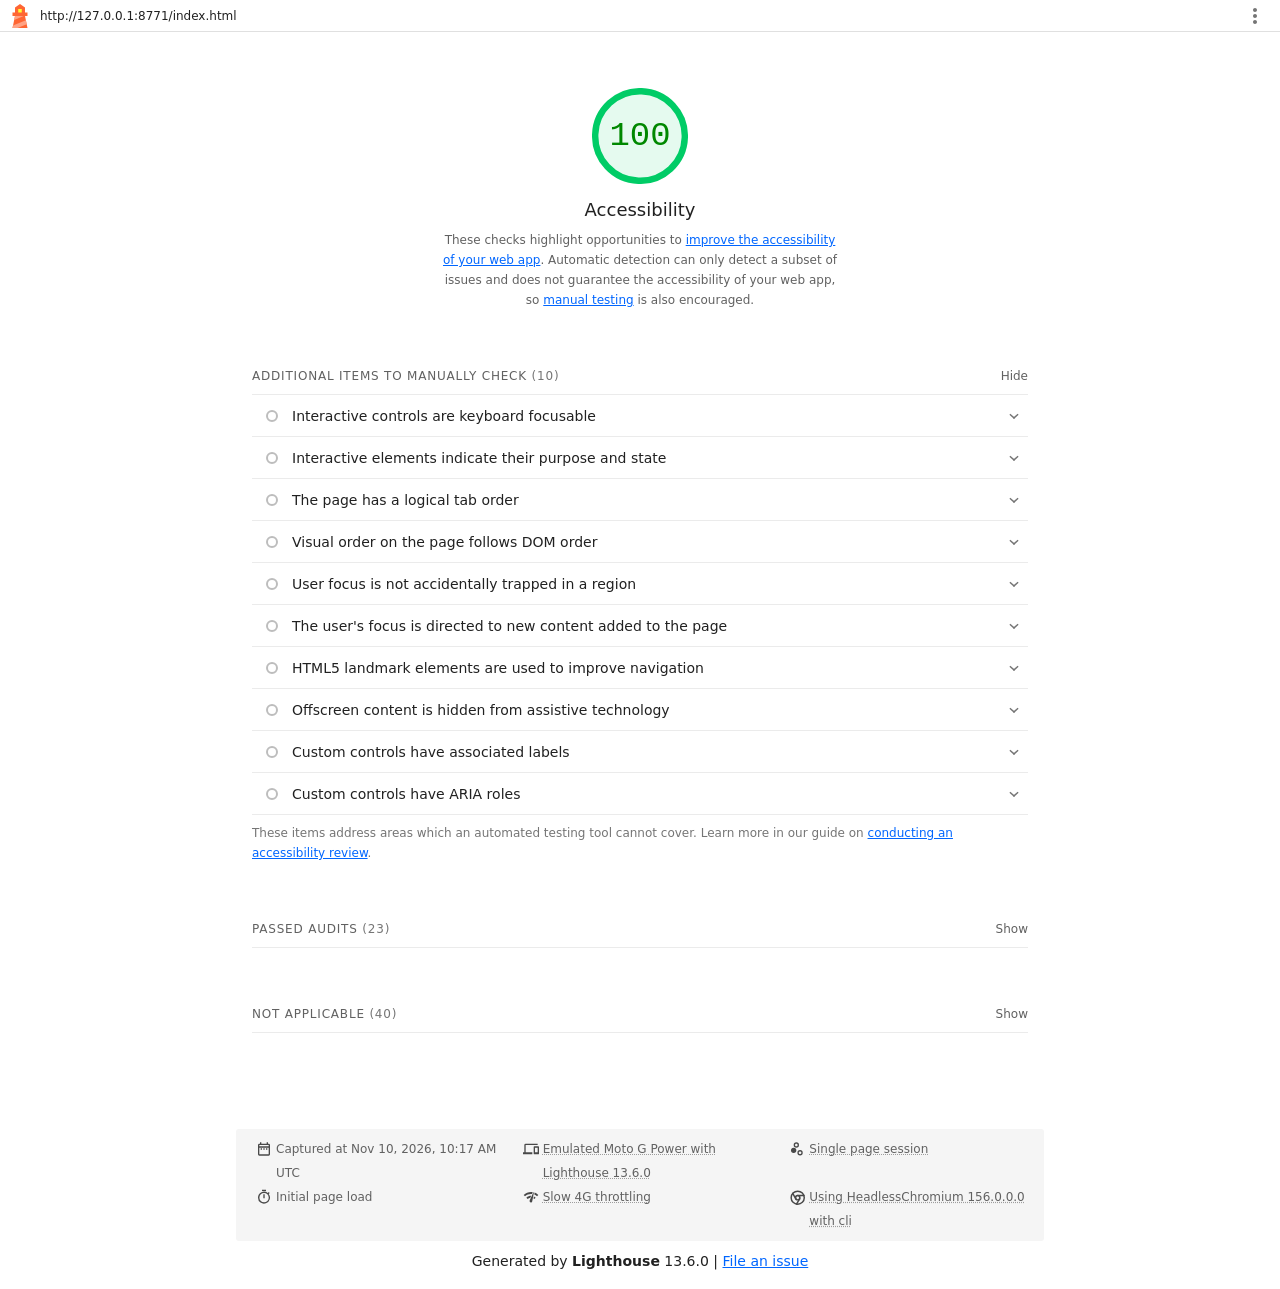
==== commit eb2c3e5f: "docs: update Lighthouse reports for all pages" ====
--- a/lighthouse/after/index.html
+++ b/lighthouse/after/index.html
@@ -17,7 +17,7 @@
 
   <div id="lh-log"></div>
 
-  <script>window.__LIGHTHOUSE_JSON__ = {"lighthouseVersion":"13.6.0","requestedUrl":"http://127.0.0.1:8771/index.html","mainDocumentUrl":"http://127.0.0.1:8771/index.html","finalDisplayedUrl":"http://127.0.0.1:8771/index.html","finalUrl":"http://127.0.0.1:8771/index.html","fetchTime":"2026-11-10T10:16:57.066Z","gatherMode":"navigation","runWarnings":[],"userAgent":"Mozilla/5.0 (Macintosh; Intel Mac OS X 10_15_7) AppleWebKit/537.36 (KHTML, like Gecko) HeadlessChrome/156.0.0.0 Safari/537.36","environment":{"networkUserAgent":"Mozilla/5.0 (Linux; Android 11; moto g power (2022)) AppleWebKit/537.36 (KHTML, like Gecko) Chrome/156.0.0.0 Mobile Safari/537.36","hostUserAgent":"Mozilla/5.0 (Macintosh; Intel Mac OS X 10_15_7) AppleWebKit/537.36 (KHTML, like Gecko) HeadlessChrome/156.0.0.0 Safari/537.36","benchmarkIndex":3869,"credits":{"axe-core":"4.14.0"}},"audits":{"accesskeys":{"id":"accesskeys","title":"`[accesskey]` values are unique","description":"Access keys let users quickly focus a part of the page. For proper navigation, each access key must be unique. [Learn more about access keys](https://dequeuniversity.com/rules/axe/4.14/accesskeys).","score":null,"scoreDisplayMode":"notApplicable"},"aria-allowed-attr":{"id":"aria-allowed-attr","title":"`[aria-*]` attributes match their roles","description":"Each ARIA `role` supports a specific subset of `aria-*` attributes. Mismatching these invalidates the `aria-*` attributes. [Learn how to match ARIA attributes to their roles](https://dequeuniversity.com/rules/axe/4.14/aria-allowed-attr).","score":1,"scoreDisplayMode":"binary","details":{"type":"table","headings":[{"key":"node","valueType":"node","subItemsHeading":{"key":"relatedNode","valueType":"node"},"label":"Failing Elements"}],"items":[]}},"aria-allowed-role":{"id":"aria-allowed-role","title":"Uses ARIA roles only on compatible elements","description":"Many HTML elements can only be assigned certain ARIA roles. Using ARIA roles where they are not allowed can interfere with the accessibility of the web page. [Learn more about ARIA roles](https://dequeuniversity.com/rules/axe/4.14/aria-allowed-role).","score":null,"scoreDisplayMode":"notApplicable"},"aria-command-name":{"id":"aria-command-name","title":"`button`, `link`, and `menuitem` elements have accessible names","description":"When an element doesn't have an accessible name, screen readers announce it with a generic name, making it unusable for users who rely on screen readers. [Learn how to make command elements more accessible](https://dequeuniversity.com/rules/axe/4.14/aria-command-name).","score":null,"scoreDisplayMode":"notApplicable"},"aria-conditional-attr":{"id":"aria-conditional-attr","title":"ARIA attributes are used as specified for the element's role","description":"Some ARIA attributes are only allowed on an element under certain conditions. [Learn more about conditional ARIA attributes](https://dequeuniversity.com/rules/axe/4.14/aria-conditional-attr).","score":1,"scoreDisplayMode":"binary","details":{"type":"table","headings":[{"key":"node","valueType":"node","subItemsHeading":{"key":"relatedNode","valueType":"node"},"label":"Failing Elements"}],"items":[]}},"aria-deprecated-role":{"id":"aria-deprecated-role","title":"Deprecated ARIA roles were not used","description":"Deprecated ARIA roles may not be processed correctly by assistive technology. [Learn more about deprecated ARIA roles](https://dequeuniversity.com/rules/axe/4.14/aria-deprecated-role).","score":null,"scoreDisplayMode":"notApplicable"},"aria-dialog-name":{"id":"aria-dialog-name","title":"Elements with `role=\"dialog\"` or `role=\"alertdialog\"` have accessible names.","description":"ARIA dialog elements without accessible names may prevent screen readers users from discerning the purpose of these elements. [Learn how to make ARIA dialog elements more accessible](https://dequeuniversity.com/rules/axe/4.14/aria-dialog-name).","score":null,"scoreDisplayMode":"notApplicable"},"aria-hidden-body":{"id":"aria-hidden-body","title":"`[aria-hidden=\"true\"]` is not present on the document `\u003cbody>`","description":"Assistive technologies, like screen readers, work inconsistently when `aria-hidden=\"true\"` is set on the document `\u003cbody>`. [Learn how `aria-hidden` affects the document body](https://dequeuniversity.com/rules/axe/4.14/aria-hidden-body).","score":1,"scoreDisplayMode":"binary","details":{"type":"table","headings":[{"key":"node","valueType":"node","subItemsHeading":{"key":"relatedNode","valueType":"node"},"label":"Failing Elements"}],"items":[]}},"aria-hidden-focus":{"id":"aria-hidden-focus","title":"`[aria-hidden=\"true\"]` elements do not contain focusable descendents","description":"Focusable descendents within an `[aria-hidden=\"true\"]` element prevent those interactive elements from being available to users of assistive technologies like screen readers. [Learn how `aria-hidden` affects focusable elements](https://dequeuniversity.com/rules/axe/4.14/aria-hidden-focus).","score":1,"scoreDisplayMode":"binary","details":{"type":"table","headings":[{"key":"node","valueType":"node","subItemsHeading":{"key":"relatedNode","valueType":"node"},"label":"Failing Elements"}],"items":[]}},"aria-input-field-name":{"id":"aria-input-field-name","title":"ARIA input fields have accessible names","description":"When an input field doesn't have an accessible name, screen readers announce it with a generic name, making it unusable for users who rely on screen readers. [Learn more about input field labels](https://dequeuniversity.com/rules/axe/4.14/aria-input-field-name).","score":null,"scoreDisplayMode":"notApplicable"},"aria-meter-name":{"id":"aria-meter-name","title":"ARIA `meter` elements have accessible names","description":"When a meter element doesn't have an accessible name, screen readers announce it with a generic name, making it unusable for users who rely on screen readers. [Learn how to name `meter` elements](https://dequeuniversity.com/rules/axe/4.14/aria-meter-name).","score":null,"scoreDisplayMode":"notApplicable"},"aria-progressbar-name":{"id":"aria-progressbar-name","title":"ARIA `progressbar` elements have accessible names","description":"When a `progressbar` element doesn't have an accessible name, screen readers announce it with a generic name, making it unusable for users who rely on screen readers. [Learn how to label `progressbar` elements](https://dequeuniversity.com/rules/axe/4.14/aria-progressbar-name).","score":null,"scoreDisplayMode":"notApplicable"},"aria-prohibited-attr":{"id":"aria-prohibited-attr","title":"Elements use only permitted ARIA attributes","description":"Using ARIA attributes in roles where they are prohibited can mean that important information is not communicated to users of assistive technologies. [Learn more about prohibited ARIA roles](https://dequeuniversity.com/rules/axe/4.14/aria-prohibited-attr).","score":1,"scoreDisplayMode":"binary","details":{"type":"table","headings":[{"key":"node","valueType":"node","subItemsHeading":{"key":"relatedNode","valueType":"node"},"label":"Failing Elements"}],"items":[]}},"aria-required-attr":{"id":"aria-required-attr","title":"`[role]`s have all required `[aria-*]` attributes","description":"Some ARIA roles have required attributes that describe the state of the element to screen readers. [Learn more about roles and required attributes](https://dequeuniversity.com/rules/axe/4.14/aria-required-attr).","score":null,"scoreDisplayMode":"notApplicable"},"aria-required-children":{"id":"aria-required-children","title":"Elements with an ARIA `[role]` that require children to contain a specific `[role]` have all required children.","description":"Some ARIA parent roles must contain specific child roles to perform their intended accessibility functions. [Learn more about roles and required children elements](https://dequeuniversity.com/rules/axe/4.14/aria-required-children).","score":null,"scoreDisplayMode":"notApplicable"},"aria-required-parent":{"id":"aria-required-parent","title":"`[role]`s are contained by their required parent element","description":"Some ARIA child roles must be contained by specific parent roles to properly perform their intended accessibility functions. [Learn more about ARIA roles and required parent element](https://dequeuniversity.com/rules/axe/4.14/aria-required-parent).","score":null,"scoreDisplayMode":"notApplicable"},"aria-roles":{"id":"aria-roles","title":"`[role]` values are valid","description":"ARIA roles must have valid values in order to perform their intended accessibility functions. [Learn more about valid ARIA roles](https://dequeuniversity.com/rules/axe/4.14/aria-roles).","score":null,"scoreDisplayMode":"notApplicable"},"aria-text":{"id":"aria-text","title":"Elements with the `role=text` attribute do not have focusable descendents.","description":"Adding `role=text` around a text node split by markup enables VoiceOver to treat it as one phrase, but the element's focusable descendents will not be announced. [Learn more about the `role=text` attribute](https://dequeuniversity.com/rules/axe/4.14/aria-text).","score":null,"scoreDisplayMode":"notApplicable"},"aria-toggle-field-name":{"id":"aria-toggle-field-name","title":"ARIA toggle fields have accessible names","description":"When a toggle field doesn't have an accessible name, screen readers announce it with a generic name, making it unusable for users who rely on screen readers. [Learn more about toggle fields](https://dequeuniversity.com/rules/axe/4.14/aria-toggle-field-name).","score":null,"scoreDisplayMode":"notApplicable"},"aria-tooltip-name":{"id":"aria-tooltip-name","title":"ARIA `tooltip` elements have accessible names","description":"When a tooltip element doesn't have an accessible name, screen readers announce it with a generic name, making it unusable for users who rely on screen readers. [Learn how to name `tooltip` elements](https://dequeuniversity.com/rules/axe/4.14/aria-tooltip-name).","score":null,"scoreDisplayMode":"notApplicable"},"aria-treeitem-name":{"id":"aria-treeitem-name","title":"ARIA `treeitem` elements have accessible names","description":"When a `treeitem` element doesn't have an accessible name, screen readers announce it with a generic name, making it unusable for users who rely on screen readers. [Learn more about labeling `treeitem` elements](https://dequeuniversity.com/rules/axe/4.14/aria-treeitem-name).","score":null,"scoreDisplayMode":"notApplicable"},"aria-valid-attr-value":{"id":"aria-valid-attr-value","title":"`[aria-*]` attributes have valid values","description":"Assistive technologies, like screen readers, can't interpret ARIA attributes with invalid values. [Learn more about valid values for ARIA attributes](https://dequeuniversity.com/rules/axe/4.14/aria-valid-attr-value).","score":1,"scoreDisplayMode":"binary","details":{"type":"table","headings":[{"key":"node","valueType":"node","subItemsHeading":{"key":"relatedNode","valueType":"node"},"label":"Failing Elements"}],"items":[]}},"aria-valid-attr":{"id":"aria-valid-attr","title":"`[aria-*]` attributes are valid and not misspelled","description":"Assistive technologies, like screen readers, can't interpret ARIA attributes with invalid names. [Learn more about valid ARIA attributes](https://dequeuniversity.com/rules/axe/4.14/aria-valid-attr).","score":1,"scoreDisplayMode":"binary","details":{"type":"table","headings":[{"key":"node","valueType":"node","subItemsHeading":{"key":"relatedNode","valueType":"node"},"label":"Failing Elements"}],"items":[]}},"button-name":{"id":"button-name","title":"Buttons have an accessible name","description":"When a button doesn't have an accessible name, screen readers announce it as \"button\", making it unusable for users who rely on screen readers. [Learn how to make buttons more accessible](https://dequeuniversity.com/rules/axe/4.14/button-name).","score":1,"scoreDisplayMode":"binary","details":{"type":"table","headings":[{"key":"node","valueType":"node","subItemsHeading":{"key":"relatedNode","valueType":"node"},"label":"Failing Elements"}],"items":[]}},"bypass":{"id":"bypass","title":"The page contains a heading, skip link, or landmark region","description":"Adding ways to bypass repetitive content lets keyboard users navigate the page more efficiently. [Learn more about bypass blocks](https://dequeuniversity.com/rules/axe/4.14/bypass).","score":null,"scoreDisplayMode":"notApplicable"},"color-contrast":{"id":"color-contrast","title":"Background and foreground colors have a sufficient contrast ratio","description":"Low-contrast text is difficult or impossible for many users to read. [Learn how to provide sufficient color contrast](https://dequeuniversity.com/rules/axe/4.14/color-contrast).","score":1,"scoreDisplayMode":"binary","details":{"type":"table","headings":[{"key":"node","valueType":"node","subItemsHeading":{"key":"relatedNode","valueType":"node"},"label":"Failing Elements"}],"items":[]}},"definition-list":{"id":"definition-list","title":"`\u003cdl>`'s contain only properly-ordered `\u003cdt>` and `\u003cdd>` groups, `\u003cscript>`, `\u003ctemplate>` or `\u003cdiv>` elements.","description":"When definition lists are not properly marked up, screen readers may produce confusing or inaccurate output. [Learn how to structure definition lists correctly](https://dequeuniversity.com/rules/axe/4.14/definition-list).","score":null,"scoreDisplayMode":"notApplicable"},"dlitem":{"id":"dlitem","title":"Definition list items are wrapped in `\u003cdl>` elements","description":"Definition list items (`\u003cdt>` and `\u003cdd>`) must be wrapped in a parent `\u003cdl>` element to ensure that screen readers can properly announce them. [Learn how to structure definition lists correctly](https://dequeuniversity.com/rules/axe/4.14/dlitem).","score":null,"scoreDisplayMode":"notApplicable"},"document-title":{"id":"document-title","title":"Document has a `\u003ctitle>` element","description":"The title gives screen reader users an overview of the page, and search engine users rely on it heavily to determine if a page is relevant to their search. [Learn more about document titles](https://dequeuniversity.com/rules/axe/4.14/document-title).","score":1,"scoreDisplayMode":"binary","details":{"type":"table","headings":[{"key":"node","valueType":"node","subItemsHeading":{"key":"relatedNode","valueType":"node"},"label":"Failing Elements"}],"items":[]}},"duplicate-id-aria":{"id":"duplicate-id-aria","title":"ARIA IDs are unique","description":"The value of an ARIA ID must be unique to prevent other instances from being overlooked by assistive technologies. [Learn how to fix duplicate ARIA IDs](https://dequeuniversity.com/rules/axe/4.14/duplicate-id-aria).","score":null,"scoreDisplayMode":"notApplicable"},"empty-heading":{"id":"empty-heading","title":"All heading elements contain content.","description":"A heading with no content or inaccessible text prevent screen reader users from accessing information on the page's structure. [Learn more about headings](https://dequeuniversity.com/rules/axe/4.14/empty-heading).","score":null,"scoreDisplayMode":"notApplicable"},"form-field-multiple-labels":{"id":"form-field-multiple-labels","title":"No form fields have multiple labels","description":"Form fields with multiple labels can be confusingly announced by assistive technologies like screen readers which use either the first, the last, or all of the labels. [Learn how to use form labels](https://dequeuniversity.com/rules/axe/4.14/form-field-multiple-labels).","score":null,"scoreDisplayMode":"notApplicable"},"frame-title":{"id":"frame-title","title":"`\u003cframe>` or `\u003ciframe>` elements have a title","description":"Screen reader users rely on frame titles to describe the contents of frames. [Learn more about frame titles](https://dequeuniversity.com/rules/axe/4.14/frame-title).","score":1,"scoreDisplayMode":"binary","details":{"type":"table","headings":[{"key":"node","valueType":"node","subItemsHeading":{"key":"relatedNode","valueType":"node"},"label":"Failing Elements"}],"items":[]}},"heading-order":{"id":"heading-order","title":"Heading elements appear in a sequentially-descending order","description":"Properly ordered headings that do not skip levels convey the semantic structure of the page, making it easier to navigate and understand when using assistive technologies. [Learn more about heading order](https://dequeuniversity.com/rules/axe/4.14/heading-order).","score":1,"scoreDisplayMode":"binary","details":{"type":"table","headings":[{"key":"node","valueType":"node","subItemsHeading":{"key":"relatedNode","valueType":"node"},"label":"Failing Elements"}],"items":[]}},"html-has-lang":{"id":"html-has-lang","title":"`\u003chtml>` element has a `[lang]` attribute","description":"If a page doesn't specify a `lang` attribute, a screen reader assumes that the page is in the default language that the user chose when setting up the screen reader. If the page isn't actually in the default language, then the screen reader might not announce the page's text correctly. [Learn more about the `lang` attribute](https://dequeuniversity.com/rules/axe/4.14/html-has-lang).","score":1,"scoreDisplayMode":"binary","details":{"type":"table","headings":[{"key":"node","valueType":"node","subItemsHeading":{"key":"relatedNode","valueType":"node"},"label":"Failing Elements"}],"items":[]}},"html-lang-valid":{"id":"html-lang-valid","title":"`\u003chtml>` element has a valid value for its `[lang]` attribute","description":"Specifying a valid [BCP 47 language](https://www.w3.org/International/questions/qa-choosing-language-tags#question) helps screen readers announce text properly. [Learn how to use the `lang` attribute](https://dequeuniversity.com/rules/axe/4.14/html-lang-valid).","score":1,"scoreDisplayMode":"binary","details":{"type":"table","headings":[{"key":"node","valueType":"node","subItemsHeading":{"key":"relatedNode","valueType":"node"},"label":"Failing Elements"}],"items":[]}},"html-xml-lang-mismatch":{"id":"html-xml-lang-mismatch","title":"`\u003chtml>` element has an `[xml:lang]` attribute with the same base language as the `[lang]` attribute.","description":"If the webpage does not specify a consistent language, then the screen reader might not announce the page's text correctly. [Learn more about the `lang` attribute](https://dequeuniversity.com/rules/axe/4.14/html-xml-lang-mismatch).","score":null,"scoreDisplayMode":"notApplicable"},"identical-links-same-purpose":{"id":"identical-links-same-purpose","title":"Identical links have the same purpose.","description":"Links with the same destination should have the same description, to help users understand the link's purpose and decide whether to follow it. [Learn more about identical links](https://dequeuniversity.com/rules/axe/4.14/identical-links-same-purpose).","score":null,"scoreDisplayMode":"notApplicable"},"image-alt":{"id":"image-alt","title":"Image elements have `[alt]` attributes","description":"Informative elements should aim for short, descriptive alternate text. Decorative elements can be ignored with an empty alt attribute. [Learn more about the `alt` attribute](https://dequeuniversity.com/rules/axe/4.14/image-alt).","score":1,"scoreDisplayMode":"binary","details":{"type":"table","headings":[{"key":"node","valueType":"node","subItemsHeading":{"key":"relatedNode","valueType":"node"},"label":"Failing Elements"}],"items":[]}},"image-redundant-alt":{"id":"image-redundant-alt","title":"Image elements do not have `[alt]` attributes that are redundant text.","description":"Informative elements should aim for short, descriptive alternative text. Alternative text that is exactly the same as the text adjacent to the link or image is potentially confusing for screen reader users, because the text will be read twice. [Learn more about the `alt` attribute](https://dequeuniversity.com/rules/axe/4.14/image-redundant-alt).","score":null,"scoreDisplayMode":"notApplicable"},"input-button-name":{"id":"input-button-name","title":"Input buttons have discernible text.","description":"Adding discernable and accessible text to input buttons may help screen reader users understand the purpose of the input button. [Learn more about input buttons](https://dequeuniversity.com/rules/axe/4.14/input-button-name).","score":null,"scoreDisplayMode":"notApplicable"},"input-image-alt":{"id":"input-image-alt","title":"`\u003cinput type=\"image\">` elements have `[alt]` text","description":"When an image is being used as an `\u003cinput>` button, providing alternative text can help screen reader users understand the purpose of the button. [Learn about input image alt text](https://dequeuniversity.com/rules/axe/4.14/input-image-alt).","score":null,"scoreDisplayMode":"notApplicable"},"label-content-name-mismatch":{"id":"label-content-name-mismatch","title":"Elements with visible text labels have matching accessible names.","description":"Visible text labels that do not match the accessible name can result in a confusing experience for screen reader users. [Learn more about accessible names](https://dequeuniversity.com/rules/axe/4.14/label-content-name-mismatch).","score":1,"scoreDisplayMode":"binary","details":{"type":"table","headings":[{"key":"node","valueType":"node","subItemsHeading":{"key":"relatedNode","valueType":"node"},"label":"Failing Elements"}],"items":[]}},"label":{"id":"label","title":"Form elements have associated labels","description":"Labels ensure that form controls are announced properly by assistive technologies, like screen readers. [Learn more about form element labels](https://dequeuniversity.com/rules/axe/4.14/label).","score":null,"scoreDisplayMode":"notApplicable"},"landmark-one-main":{"id":"landmark-one-main","title":"Document has a main landmark.","description":"One main landmark helps screen reader users navigate a web page. [Learn more about landmarks](https://dequeuniversity.com/rules/axe/4.14/landmark-one-main).","score":1,"scoreDisplayMode":"binary","details":{"type":"table","headings":[{"key":"node","valueType":"node","subItemsHeading":{"key":"relatedNode","valueType":"node"},"label":"Failing Elements"}],"items":[]}},"link-name":{"id":"link-name","title":"Links have a discernible name","description":"Link text (and alternate text for images, when used as links) that is discernible, unique, and focusable improves the navigation experience for screen reader users. [Learn how to make links accessible](https://dequeuniversity.com/rules/axe/4.14/link-name).","score":1,"scoreDisplayMode":"binary","details":{"type":"table","headings":[{"key":"node","valueType":"node","subItemsHeading":{"key":"relatedNode","valueType":"node"},"label":"Failing Elements"}],"items":[]}},"link-in-text-block":{"id":"link-in-text-block","title":"Links are distinguishable without relying on color.","description":"Low-contrast text is difficult or impossible for many users to read. Link text that is discernible improves the experience for users with low vision. [Learn how to make links distinguishable](https://dequeuniversity.com/rules/axe/4.14/link-in-text-block).","score":null,"scoreDisplayMode":"notApplicable"},"list":{"id":"list","title":"Lists contain only `\u003cli>` elements and script supporting elements (`\u003cscript>` and `\u003ctemplate>`).","description":"Screen readers have a specific way of announcing lists. Ensuring proper list structure aids screen reader output. [Learn more about proper list structure](https://dequeuniversity.com/rules/axe/4.14/list).","score":1,"scoreDisplayMode":"binary","details":{"type":"table","headings":[{"key":"node","valueType":"node","subItemsHeading":{"key":"relatedNode","valueType":"node"},"label":"Failing Elements"}],"items":[]}},"listitem":{"id":"listitem","title":"List items (`\u003cli>`) are contained within `\u003cul>`, `\u003col>` or `\u003cmenu>` parent elements","description":"Screen readers require list items (`\u003cli>`) to be contained within a parent `\u003cul>`, `\u003col>` or `\u003cmenu>` to be announced properly. [Learn more about proper list structure](https://dequeuniversity.com/rules/axe/4.14/listitem).","score":1,"scoreDisplayMode":"binary","details":{"type":"table","headings":[{"key":"node","valueType":"node","subItemsHeading":{"key":"relatedNode","valueType":"node"},"label":"Failing Elements"}],"items":[]}},"meta-refresh":{"id":"meta-refresh","title":"The document does not use `\u003cmeta http-equiv=\"refresh\">`","description":"Users do not expect a page to refresh automatically, and doing so will move focus back to the top of the page. This may create a frustrating or confusing experience. [Learn more about the refresh meta tag](https://dequeuniversity.com/rules/axe/4.14/meta-refresh).","score":null,"scoreDisplayMode":"notApplicable"},"meta-viewport":{"id":"meta-viewport","title":"`[user-scalable=\"no\"]` is not used in the `\u003cmeta name=\"viewport\">` element and the `[maximum-scale]` attribute is not less than 5.","description":"Disabling zooming is problematic for users with low vision who rely on screen magnification to properly see the contents of a web page. [Learn more about the viewport meta tag](https://dequeuniversity.com/rules/axe/4.14/meta-viewport).","score":1,"scoreDisplayMode":"binary","details":{"type":"table","headings":[{"key":"node","valueType":"node","subItemsHeading":{"key":"relatedNode","valueType":"node"},"label":"Failing Elements"}],"items":[]}},"object-alt":{"id":"object-alt","title":"`\u003cobject>` elements have alternate text","description":"Screen readers cannot translate non-text content. Adding alternate text to `\u003cobject>` elements helps screen readers convey meaning to users. [Learn more about alt text for `object` elements](https://dequeuniversity.com/rules/axe/4.14/object-alt).","score":null,"scoreDisplayMode":"notApplicable"},"select-name":{"id":"select-name","title":"Select elements have associated label elements.","description":"Form elements without effective labels can create frustrating experiences for screen reader users. [Learn more about the `select` element](https://dequeuniversity.com/rules/axe/4.14/select-name).","score":null,"scoreDisplayMode":"notApplicable"},"skip-link":{"id":"skip-link","title":"Skip links are focusable.","description":"Including a skip link can help users skip to the main content to save time. [Learn more about skip links](https://dequeuniversity.com/rules/axe/4.14/skip-link).","score":1,"scoreDisplayMode":"binary","details":{"type":"table","headings":[{"key":"node","valueType":"node","subItemsHeading":{"key":"relatedNode","valueType":"node"},"label":"Failing Elements"}],"items":[]}},"tabindex":{"id":"tabindex","title":"No element has a `[tabindex]` value greater than 0","description":"A value greater than 0 implies an explicit navigation ordering. Although technically valid, this often creates frustrating experiences for users who rely on assistive technologies. [Learn more about the `tabindex` attribute](https://dequeuniversity.com/rules/axe/4.14/tabindex).","score":1,"scoreDisplayMode":"binary","details":{"type":"table","headings":[{"key":"node","valueType":"node","subItemsHeading":{"key":"relatedNode","valueType":"node"},"label":"Failing Elements"}],"items":[]}},"table-duplicate-name":{"id":"table-duplicate-name","title":"Tables have different content in the summary attribute and `\u003ccaption>`.","description":"The summary attribute should describe the table structure, while `\u003ccaption>` should have the onscreen title. Accurate table mark-up helps users of screen readers. [Learn more about summary and caption](https://dequeuniversity.com/rules/axe/4.14/table-duplicate-name).","score":null,"scoreDisplayMode":"notApplicable"},"table-fake-caption":{"id":"table-fake-caption","title":"Tables use `\u003ccaption>` instead of cells with the `[colspan]` attribute to indicate a caption.","description":"Screen readers have features to make navigating tables easier. Ensuring that tables use the actual caption element instead of cells with the `[colspan]` attribute may improve the experience for screen reader users. [Learn more about captions](https://dequeuniversity.com/rules/axe/4.14/table-fake-caption).","score":null,"scoreDisplayMode":"notApplicable"},"target-size":{"id":"target-size","title":"Touch targets have sufficient size and spacing.","description":"Touch targets with sufficient size and spacing help users who may have difficulty targeting small controls to activate the targets. [Learn more about touch targets](https://dequeuniversity.com/rules/axe/4.14/target-size).","score":1,"scoreDisplayMode":"binary","details":{"type":"table","headings":[{"key":"node","valueType":"node","subItemsHeading":{"key":"relatedNode","valueType":"node"},"label":"Failing Elements"}],"items":[]}},"td-has-header":{"id":"td-has-header","title":"`\u003ctd>` elements in a large `\u003ctable>` have one or more table headers.","description":"Screen readers have features to make navigating tables easier. Ensuring that `\u003ctd>` elements in a large table (3 or more cells in width and height) have an associated table header may improve the experience for screen reader users. [Learn more about table headers](https://dequeuniversity.com/rules/axe/4.14/td-has-header).","score":null,"scoreDisplayMode":"notApplicable"},"td-headers-attr":{"id":"td-headers-attr","title":"Cells in a `\u003ctable>` element that use the `[headers]` attribute refer to table cells within the same table.","description":"Screen readers have features to make navigating tables easier. Ensuring `\u003ctd>` cells using the `[headers]` attribute only refer to other cells in the same table may improve the experience for screen reader users. [Learn more about the `headers` attribute](https://dequeuniversity.com/rules/axe/4.14/td-headers-attr).","score":null,"scoreDisplayMode":"notApplicable"},"th-has-data-cells":{"id":"th-has-data-cells","title":"`\u003cth>` elements and elements with `[role=\"columnheader\"/\"rowheader\"]` have data cells they describe.","description":"Screen readers have features to make navigating tables easier. Ensuring table headers always refer to some set of cells may improve the experience for screen reader users. [Learn more about table headers](https://dequeuniversity.com/rules/axe/4.14/th-has-data-cells).","score":null,"scoreDisplayMode":"notApplicable"},"valid-lang":{"id":"valid-lang","title":"`[lang]` attributes have a valid value","description":"Specifying a valid [BCP 47 language](https://www.w3.org/International/questions/qa-choosing-language-tags#question) on elements helps ensure that text is pronounced correctly by a screen reader. [Learn how to use the `lang` attribute](https://dequeuniversity.com/rules/axe/4.14/valid-lang).","score":null,"scoreDisplayMode":"notApplicable"},"video-caption":{"id":"video-caption","title":"`\u003cvideo>` elements contain a `\u003ctrack>` element with `[kind=\"captions\"]`","description":"When a video provides a caption it is easier for deaf and hearing impaired users to access its information. [Learn more about video captions](https://dequeuniversity.com/rules/axe/4.14/video-caption).","score":null,"scoreDisplayMode":"notApplicable"},"custom-controls-labels":{"id":"custom-controls-labels","title":"Custom controls have associated labels","description":"Custom interactive controls have associated labels, provided by aria-label or aria-labelledby. [Learn more about custom controls and labels](https://developer.chrome.com/docs/lighthouse/accessibility/custom-controls-labels/).","score":null,"scoreDisplayMode":"manual"},"custom-controls-roles":{"id":"custom-controls-roles","title":"Custom controls have ARIA roles","description":"Custom interactive controls have appropriate ARIA roles. [Learn how to add roles to custom controls](https://developer.chrome.com/docs/lighthouse/accessibility/custom-control-roles/).","score":null,"scoreDisplayMode":"manual"},"focus-traps":{"id":"focus-traps","title":"User focus is not accidentally trapped in a region","description":"A user can tab into and out of any control or region without accidentally trapping their focus. [Learn how to avoid focus traps](https://developer.chrome.com/docs/lighthouse/accessibility/focus-traps/).","score":null,"scoreDisplayMode":"manual"},"focusable-controls":{"id":"focusable-controls","title":"Interactive controls are keyboard focusable","description":"Custom interactive controls are keyboard focusable and display a focus indicator. [Learn how to make custom controls focusable](https://developer.chrome.com/docs/lighthouse/accessibility/focusable-controls/).","score":null,"scoreDisplayMode":"manual"},"interactive-element-affordance":{"id":"interactive-element-affordance","title":"Interactive elements indicate their purpose and state","description":"Interactive elements, such as links and buttons, should indicate their state and be distinguishable from non-interactive elements. [Learn how to decorate interactive elements with affordance hints](https://developer.chrome.com/docs/lighthouse/accessibility/interactive-element-affordance/).","score":null,"scoreDisplayMode":"manual"},"logical-tab-order":{"id":"logical-tab-order","title":"The page has a logical tab order","description":"Tabbing through the page follows the visual layout. Users cannot focus elements that are offscreen. [Learn more about logical tab ordering](https://developer.chrome.com/docs/lighthouse/accessibility/logical-tab-order/).","score":null,"scoreDisplayMode":"manual"},"managed-focus":{"id":"managed-focus","title":"The user's focus is directed to new content added to the page","description":"If new content, such as a dialog, is added to the page, the user's focus is directed to it. [Learn how to direct focus to new content](https://developer.chrome.com/docs/lighthouse/accessibility/managed-focus/).","score":null,"scoreDisplayMode":"manual"},"offscreen-content-hidden":{"id":"offscreen-content-hidden","title":"Offscreen content is hidden from assistive technology","description":"Offscreen content is hidden with display: none or aria-hidden=true. [Learn how to properly hide offscreen content](https://developer.chrome.com/docs/lighthouse/accessibility/offscreen-content-hidden/).","score":null,"scoreDisplayMode":"manual"},"use-landmarks":{"id":"use-landmarks","title":"HTML5 landmark elements are used to improve navigation","description":"Landmark elements (`\u003cmain>`, `\u003cnav>`, etc.) are used to improve the keyboard navigation of the page for assistive technology. [Learn more about landmark elements](https://developer.chrome.com/docs/lighthouse/accessibility/use-landmarks/).","score":null,"scoreDisplayMode":"manual"},"visual-order-follows-dom":{"id":"visual-order-follows-dom","title":"Visual order on the page follows DOM order","description":"DOM order matches the visual order, improving navigation for assistive technology. [Learn more about DOM and visual ordering](https://developer.chrome.com/docs/lighthouse/accessibility/visual-order-follows-dom/).","score":null,"scoreDisplayMode":"manual"},"autocomplete-valid":{"id":"autocomplete-valid","title":"`autocomplete` attributes are used correctly","description":"The `autocomplete` attribute values must be valid and correctly applied for screen readers to function correctly. [Learn more about valid autocomplete values](https://dequeuniversity.com/rules/axe/4.14/autocomplete-valid).","score":null,"scoreDisplayMode":"notApplicable"},"presentation-role-conflict":{"id":"presentation-role-conflict","title":"Elements with `role=\"none\"` or `role=\"presentation\"` do not have conflicts","description":"There are certain cases where the semantic role of an element with `role=\"none\"` or `role=\"presentation\"` does not resolve to none or presentation. To ensure the element remains removed from the accessibility tree, you should not add any global ARIA attributes to the element or make it focusable. [Learn more about presentation role conflict](https://dequeuniversity.com/rules/axe/4.14/presentation-role-conflict).","score":null,"scoreDisplayMode":"notApplicable"},"svg-img-alt":{"id":"svg-img-alt","title":"SVG elements with an `img` role have an accessible text alternative","description":"Ensures SVG elements with an `img`, `graphics-document` or `graphics-symbol` role have an accessible text alternative. [Learn more about SVG alt text](https://dequeuniversity.com/rules/axe/4.14/svg-img-alt).","score":null,"scoreDisplayMode":"notApplicable"}},"configSettings":{"output":["html","json"],"maxWaitForFcp":30000,"maxWaitForLoad":45000,"pauseAfterFcpMs":1000,"pauseAfterLoadMs":1000,"networkQuietThresholdMs":1000,"cpuQuietThresholdMs":1000,"formFactor":"mobile","throttling":{"rttMs":150,"throughputKbps":1638.4,"requestLatencyMs":562.5,"downloadThroughputKbps":1474.5600000000002,"uploadThroughputKbps":675,"cpuSlowdownMultiplier":4},"throttlingMethod":"simulate","screenEmulation":{"mobile":true,"width":412,"height":823,"deviceScaleFactor":1.75,"disabled":false},"emulatedUserAgent":"Mozilla/5.0 (Linux; Android 11; moto g power (2022)) AppleWebKit/537.36 (KHTML, like Gecko) Chrome/136.0.0.0 Mobile Safari/537.36","auditMode":false,"gatherMode":false,"clearStorageTypes":["file_systems","shader_cache","service_workers","cache_storage"],"disableStorageReset":false,"debugNavigation":false,"channel":"cli","usePassiveGathering":false,"disableFullPageScreenshot":false,"skipAboutBlank":false,"blankPage":"about:blank","ignoreStatusCode":false,"locale":"en-US","blockedUrlPatterns":null,"additionalTraceCategories":null,"extraHeaders":null,"precomputedLanternData":null,"onlyAudits":null,"onlyCategories":["accessibility"],"skipAudits":null},"categories":{"accessibility":{"title":"Accessibility","description":"These checks highlight opportunities to [improve the accessibility of your web app](https://developer.chrome.com/docs/lighthouse/accessibility/). Automatic detection can only detect a subset of issues and does not guarantee the accessibility of your web app, so [manual testing](https://web.dev/articles/how-to-review) is also encouraged.","manualDescription":"These items address areas which an automated testing tool cannot cover. Learn more in our guide on [conducting an accessibility review](https://web.dev/articles/how-to-review).","supportedModes":["navigation","snapshot"],"auditRefs":[{"id":"accesskeys","weight":0,"group":"a11y-navigation"},{"id":"aria-allowed-attr","weight":10,"group":"a11y-aria"},{"id":"aria-command-name","weight":0,"group":"a11y-aria"},{"id":"aria-conditional-attr","weight":7,"group":"a11y-aria"},{"id":"aria-deprecated-role","weight":0,"group":"a11y-aria"},{"id":"aria-dialog-name","weight":0,"group":"a11y-aria"},{"id":"aria-hidden-body","weight":10,"group":"a11y-aria"},{"id":"aria-hidden-focus","weight":7,"group":"a11y-aria"},{"id":"aria-input-field-name","weight":0,"group":"a11y-aria"},{"id":"aria-meter-name","weight":0,"group":"a11y-aria"},{"id":"aria-progressbar-name","weight":0,"group":"a11y-aria"},{"id":"aria-prohibited-attr","weight":7,"group":"a11y-aria"},{"id":"aria-required-attr","weight":0,"group":"a11y-aria"},{"id":"aria-required-children","weight":0,"group":"a11y-aria"},{"id":"aria-required-parent","weight":0,"group":"a11y-aria"},{"id":"aria-roles","weight":0,"group":"a11y-aria"},{"id":"aria-text","weight":0,"group":"a11y-aria"},{"id":"aria-toggle-field-name","weight":0,"group":"a11y-aria"},{"id":"aria-tooltip-name","weight":0,"group":"a11y-aria"},{"id":"aria-treeitem-name","weight":0,"group":"a11y-aria"},{"id":"aria-valid-attr-value","weight":10,"group":"a11y-aria"},{"id":"aria-valid-attr","weight":10,"group":"a11y-aria"},{"id":"button-name","weight":10,"group":"a11y-names-labels"},{"id":"bypass","weight":0,"group":"a11y-navigation"},{"id":"color-contrast","weight":7,"group":"a11y-color-contrast"},{"id":"definition-list","weight":0,"group":"a11y-tables-lists"},{"id":"dlitem","weight":0,"group":"a11y-tables-lists"},{"id":"document-title","weight":7,"group":"a11y-names-labels"},{"id":"duplicate-id-aria","weight":0,"group":"a11y-aria"},{"id":"form-field-multiple-labels","weight":0,"group":"a11y-names-labels"},{"id":"frame-title","weight":7,"group":"a11y-names-labels"},{"id":"heading-order","weight":3,"group":"a11y-navigation"},{"id":"html-has-lang","weight":7,"group":"a11y-language"},{"id":"html-lang-valid","weight":7,"group":"a11y-language"},{"id":"html-xml-lang-mismatch","weight":0,"group":"a11y-language"},{"id":"image-alt","weight":10,"group":"a11y-names-labels"},{"id":"input-button-name","weight":0,"group":"a11y-names-labels"},{"id":"input-image-alt","weight":0,"group":"a11y-names-labels"},{"id":"label","weight":0,"group":"a11y-names-labels"},{"id":"link-in-text-block","weight":0,"group":"a11y-color-contrast"},{"id":"link-name","weight":7,"group":"a11y-names-labels"},{"id":"list","weight":7,"group":"a11y-tables-lists"},{"id":"listitem","weight":7,"group":"a11y-tables-lists"},{"id":"meta-refresh","weight":0,"group":"a11y-best-practices"},{"id":"meta-viewport","weight":10,"group":"a11y-best-practices"},{"id":"object-alt","weight":0,"group":"a11y-names-labels"},{"id":"select-name","weight":0,"group":"a11y-names-labels"},{"id":"skip-link","weight":3,"group":"a11y-names-labels"},{"id":"tabindex","weight":7,"group":"a11y-navigation"},{"id":"target-size","weight":7,"group":"a11y-best-practices"},{"id":"td-headers-attr","weight":0,"group":"a11y-tables-lists"},{"id":"th-has-data-cells","weight":0,"group":"a11y-tables-lists"},{"id":"valid-lang","weight":0,"group":"a11y-language"},{"id":"video-caption","weight":0,"group":"a11y-audio-video"},{"id":"landmark-one-main","weight":3,"group":"a11y-best-practices"},{"id":"autocomplete-valid","weight":0,"group":"a11y-best-practices"},{"id":"presentation-role-conflict","weight":0,"group":"a11y-best-practices"},{"id":"svg-img-alt","weight":0,"group":"a11y-best-practices"},{"id":"focusable-controls","weight":0},{"id":"interactive-element-affordance","weight":0},{"id":"logical-tab-order","weight":0},{"id":"visual-order-follows-dom","weight":0},{"id":"focus-traps","weight":0},{"id":"managed-focus","weight":0},{"id":"use-landmarks","weight":0},{"id":"offscreen-content-hidden","weight":0},{"id":"custom-controls-labels","weight":0},{"id":"custom-controls-roles","weight":0},{"id":"table-duplicate-name","weight":0,"group":"a11y-best-practices"},{"id":"empty-heading","weight":0,"group":"a11y-best-practices"},{"id":"aria-allowed-role","weight":0,"group":"a11y-best-practices"},{"id":"image-redundant-alt","weight":0,"group":"a11y-names-labels"},{"id":"identical-links-same-purpose","weight":0,"group":"a11y-best-practices"},{"id":"label-content-name-mismatch","weight":0,"group":"hidden"},{"id":"table-fake-caption","weight":0,"group":"hidden"},{"id":"td-has-header","weight":0,"group":"hidden"}],"id":"accessibility","score":1}},"categoryGroups":{"metrics":{"title":"Metrics"},"insights":{"title":"Insights","description":"These insights are also available in the Chrome DevTools Performance Panel - [record a trace](https://developer.chrome.com/docs/devtools/performance/reference) to view more detailed information."},"diagnostics":{"title":"Diagnostics","description":"More information about the performance of your application. These numbers don't [directly affect](https://developer.chrome.com/docs/lighthouse/performance/performance-scoring/) the Performance score."},"a11y-best-practices":{"title":"Best practices","description":"These items highlight common accessibility best practices."},"a11y-color-contrast":{"title":"Contrast","description":"These are opportunities to improve the legibility of your content."},"a11y-names-labels":{"title":"Names and labels","description":"These are opportunities to improve the semantics of the controls in your application. This may enhance the experience for users of assistive technology, like a screen reader."},"a11y-navigation":{"title":"Navigation","description":"These are opportunities to improve keyboard navigation in your application."},"a11y-aria":{"title":"ARIA","description":"These are opportunities to improve the usage of ARIA in your application which may enhance the experience for users of assistive technology, like a screen reader."},"a11y-language":{"title":"Internationalization and localization","description":"These are opportunities to improve the interpretation of your content by users in different locales."},"a11y-audio-video":{"title":"Audio and video","description":"These are opportunities to provide alternative content for audio and video. This may improve the experience for users with hearing or vision impairments."},"a11y-tables-lists":{"title":"Tables and lists","description":"These are opportunities to improve the experience of reading tabular or list data using assistive technology, like a screen reader."},"seo-mobile":{"title":"Mobile Friendly","description":"Make sure your pages are mobile friendly so users don’t have to pinch or zoom in order to read the content pages. [Learn how to make pages mobile-friendly](https://developers.google.com/search/mobile-sites/)."},"seo-content":{"title":"Content Best Practices","description":"Format your HTML in a way that enables crawlers to better understand your app’s content."},"seo-crawl":{"title":"Crawling and Indexing","description":"To appear in search results, crawlers need access to your app."},"best-practices-trust-safety":{"title":"Trust and Safety"},"best-practices-ux":{"title":"User Experience"},"best-practices-browser-compat":{"title":"Browser Compatibility"},"best-practices-general":{"title":"General"},"webmcp":{"title":"WebMCP","description":"Audits validating WebMCP integration."},"agent-accessibility":{"title":"Agent Accessibility","description":"These audits highlight best practices for improving the accessibility of the website for AI agents."},"agent-discoverability":{"title":"Agent Discoverability","description":"These audits validate that websites expose discoverable resources, documentation, and catalogs for AI agents."},"hidden":{"title":""}},"stackPacks":[],"entities":[{"name":"127.0.0.1","origins":["http://127.0.0.1:8771"],"isFirstParty":true,"isUnrecognized":true},{"name":"yandex.ru","origins":["https://yandex.ru","https://core-renderer-tiles.maps.yandex.ru"],"isUnrecognized":true},{"name":"Yandex CDN","homepage":"https://yandex.ru/","origins":["https://maps.yastatic.net"],"category":"cdn"},{"name":"Yandex Metrica","homepage":"https://metrica.yandex.com/about?","origins":["https://mc.yandex.ru"],"category":"analytics"}],"fullPageScreenshot":{"screenshot":{"data":"[data-uri]","width":412,"height":5483},"nodes":{}},"timing":{"entries":[{"startTime":737.33,"name":"lh:config","duration":160.02,"entryType":"measure"},{"startTime":738.04,"name":"lh:config:resolveArtifactsToDefns","duration":12.88,"entryType":"measure"},{"startTime":897.43,"name":"lh:runner:gather","duration":8496.09,"entryType":"measure"},{"startTime":941.26,"name":"lh:driver:connect","duration":2.74,"entryType":"measure"},{"startTime":944.15,"name":"lh:driver:navigate","duration":4.09,"entryType":"measure"},{"startTime":948.51,"name":"lh:gather:getBenchmarkIndex","duration":1002.31,"entryType":"measure"},{"startTime":1950.93,"name":"lh:gather:getVersion","duration":0.42,"entryType":"measure"},{"startTime":1951.39,"name":"lh:gather:getDevicePixelRatio","duration":0.49,"entryType":"measure"},{"startTime":1952.36,"name":"lh:prepare:navigationMode","duration":31.46,"entryType":"measure"},{"startTime":1952.74,"name":"lh:gather:getVersion","duration":0.2,"entryType":"measure"},{"startTime":1961.09,"name":"lh:storage:clearDataForOrigin","duration":14.83,"entryType":"measure"},{"startTime":1976.01,"name":"lh:storage:clearBrowserCaches","duration":7.12,"entryType":"measure"},{"startTime":1983.47,"name":"lh:gather:prepareThrottlingAndNetwork","duration":0.34,"entryType":"measure"},{"startTime":1990.45,"name":"lh:driver:navigate","duration":5611.64,"entryType":"measure"},{"startTime":7604.41,"name":"lh:computed:NetworkRecords","duration":2.02,"entryType":"measure"},{"startTime":7606.74,"name":"lh:gather:getArtifact:DevtoolsLog","duration":0.02,"entryType":"measure"},{"startTime":7606.76,"name":"lh:gather:getArtifact:Accessibility","duration":586.38,"entryType":"measure"},{"startTime":8193.38,"name":"lh:gather:getArtifact:NetworkUserAgent","duration":0.08,"entryType":"measure"},{"startTime":8193.47,"name":"lh:gather:getArtifact:Stacks","duration":9.02,"entryType":"measure"},{"startTime":8193.55,"name":"lh:gather:collectStacks","duration":8.92,"entryType":"measure"},{"startTime":8202.51,"name":"lh:gather:getArtifact:FullPageScreenshot","duration":1169.56,"entryType":"measure"},{"startTime":9368.48,"name":"lh:gather:getVersion","duration":0.78,"entryType":"measure"},{"startTime":9393.72,"name":"lh:runner:audit","duration":76.05,"entryType":"measure"},{"startTime":9393.78,"name":"lh:runner:auditing","duration":75.65,"entryType":"measure"},{"startTime":9394.4,"name":"lh:audit:accesskeys","duration":0.55,"entryType":"measure"},{"startTime":9395.08,"name":"lh:audit:aria-allowed-attr","duration":1.72,"entryType":"measure"},{"startTime":9396.92,"name":"lh:audit:aria-allowed-role","duration":1.71,"entryType":"measure"},{"startTime":9398.83,"name":"lh:audit:aria-command-name","duration":0.66,"entryType":"measure"},{"startTime":9399.62,"name":"lh:audit:aria-conditional-attr","duration":1.95,"entryType":"measure"},{"startTime":9401.68,"name":"lh:audit:aria-deprecated-role","duration":0.61,"entryType":"measure"},{"startTime":9402.37,"name":"lh:audit:aria-dialog-name","duration":0.39,"entryType":"measure"},{"startTime":9402.85,"name":"lh:audit:aria-hidden-body","duration":1.25,"entryType":"measure"},{"startTime":9404.22,"name":"lh:audit:aria-hidden-focus","duration":1.41,"entryType":"measure"},{"startTime":9405.77,"name":"lh:audit:aria-input-field-name","duration":0.65,"entryType":"measure"},{"startTime":9406.53,"name":"lh:audit:aria-meter-name","duration":0.52,"entryType":"measure"},{"startTime":9407.17,"name":"lh:audit:aria-progressbar-name","duration":0.46,"entryType":"measure"},{"startTime":9407.73,"name":"lh:audit:aria-prohibited-attr","duration":1.28,"entryType":"measure"},{"startTime":9409.11,"name":"lh:audit:aria-required-attr","duration":0.54,"entryType":"measure"},{"startTime":9409.77,"name":"lh:audit:aria-required-children","duration":0.55,"entryType":"measure"},{"startTime":9410.39,"name":"lh:audit:aria-required-parent","duration":0.48,"entryType":"measure"},{"startTime":9410.96,"name":"lh:audit:aria-roles","duration":0.48,"entryType":"measure"},{"startTime":9411.53,"name":"lh:audit:aria-text","duration":0.71,"entryType":"measure"},{"startTime":9412.36,"name":"lh:audit:aria-toggle-field-name","duration":0.84,"entryType":"measure"},{"startTime":9413.33,"name":"lh:audit:aria-tooltip-name","duration":0.61,"entryType":"measure"},{"startTime":9414.07,"name":"lh:audit:aria-treeitem-name","duration":0.82,"entryType":"measure"},{"startTime":9414.99,"name":"lh:audit:aria-valid-attr-value","duration":1.2,"entryType":"measure"},{"startTime":9416.26,"name":"lh:audit:aria-valid-attr","duration":0.98,"entryType":"measure"},{"startTime":9417.33,"name":"lh:audit:button-name","duration":1.22,"entryType":"measure"},{"startTime":9418.64,"name":"lh:audit:bypass","duration":1.1,"entryType":"measure"},{"startTime":9419.83,"name":"lh:audit:color-contrast","duration":1.14,"entryType":"measure"},{"startTime":9421.13,"name":"lh:audit:definition-list","duration":0.72,"entryType":"measure"},{"startTime":9421.95,"name":"lh:audit:dlitem","duration":0.69,"entryType":"measure"},{"startTime":9422.72,"name":"lh:audit:document-title","duration":1.37,"entryType":"measure"},{"startTime":9424.19,"name":"lh:audit:duplicate-id-aria","duration":1,"entryType":"measure"},{"startTime":9425.28,"name":"lh:audit:empty-heading","duration":1.1,"entryType":"measure"},{"startTime":9426.45,"name":"lh:audit:form-field-multiple-labels","duration":0.69,"entryType":"measure"},{"startTime":9427.22,"name":"lh:audit:frame-title","duration":0.94,"entryType":"measure"},{"startTime":9428.24,"name":"lh:audit:heading-order","duration":1.32,"entryType":"measure"},{"startTime":9429.66,"name":"lh:audit:html-has-lang","duration":1.12,"entryType":"measure"},{"startTime":9430.86,"name":"lh:audit:html-lang-valid","duration":1.17,"entryType":"measure"},{"startTime":9432.12,"name":"lh:audit:html-xml-lang-mismatch","duration":0.66,"entryType":"measure"},{"startTime":9432.86,"name":"lh:audit:identical-links-same-purpose","duration":1.01,"entryType":"measure"},{"startTime":9433.94,"name":"lh:audit:image-alt","duration":1.01,"entryType":"measure"},{"startTime":9435.04,"name":"lh:audit:image-redundant-alt","duration":1.37,"entryType":"measure"},{"startTime":9436.5,"name":"lh:audit:input-button-name","duration":0.77,"entryType":"measure"},{"startTime":9437.38,"name":"lh:audit:input-image-alt","duration":0.63,"entryType":"measure"},{"startTime":9438.09,"name":"lh:audit:label-content-name-mismatch","duration":1.08,"entryType":"measure"},{"startTime":9439.25,"name":"lh:audit:label","duration":0.84,"entryType":"measure"},{"startTime":9440.23,"name":"lh:audit:landmark-one-main","duration":7.64,"entryType":"measure"},{"startTime":9447.98,"name":"lh:audit:link-name","duration":1.12,"entryType":"measure"},{"startTime":9449.17,"name":"lh:audit:link-in-text-block","duration":0.66,"entryType":"measure"},{"startTime":9449.91,"name":"lh:audit:list","duration":1.03,"entryType":"measure"},{"startTime":9451.03,"name":"lh:audit:listitem","duration":1.01,"entryType":"measure"},{"startTime":9452.11,"name":"lh:audit:meta-refresh","duration":0.74,"entryType":"measure"},{"startTime":9452.94,"name":"lh:audit:meta-viewport","duration":1.03,"entryType":"measure"},{"startTime":9454.04,"name":"lh:audit:object-alt","duration":0.79,"entryType":"measure"},{"startTime":9454.91,"name":"lh:audit:select-name","duration":0.82,"entryType":"measure"},{"startTime":9455.8,"name":"lh:audit:skip-link","duration":1.09,"entryType":"measure"},{"startTime":9456.98,"name":"lh:audit:tabindex","duration":1.11,"entryType":"measure"},{"startTime":9458.17,"name":"lh:audit:table-duplicate-name","duration":0.84,"entryType":"measure"},{"startTime":9459.09,"name":"lh:audit:table-fake-caption","duration":0.88,"entryType":"measure"},{"startTime":9460.05,"name":"lh:audit:target-size","duration":1.04,"entryType":"measure"},{"startTime":9461.17,"name":"lh:audit:td-has-header","duration":1.08,"entryType":"measure"},{"startTime":9462.34,"name":"lh:audit:td-headers-attr","duration":0.96,"entryType":"measure"},{"startTime":9463.37,"name":"lh:audit:th-has-data-cells","duration":0.98,"entryType":"measure"},{"startTime":9464.44,"name":"lh:audit:valid-lang","duration":1.07,"entryType":"measure"},{"startTime":9465.58,"name":"lh:audit:video-caption","duration":1.02,"entryType":"measure"},{"startTime":9466.62,"name":"lh:audit:custom-controls-labels","duration":0.09,"entryType":"measure"},{"startTime":9466.71,"name":"lh:audit:custom-controls-roles","duration":0.01,"entryType":"measure"},{"startTime":9466.72,"name":"lh:audit:focus-traps","duration":0.01,"entryType":"measure"},{"startTime":9466.73,"name":"lh:audit:focusable-controls","duration":0,"entryType":"measure"},{"startTime":9466.74,"name":"lh:audit:interactive-element-affordance","duration":0,"entryType":"measure"},{"startTime":9466.74,"name":"lh:audit:logical-tab-order","duration":0.01,"entryType":"measure"},{"startTime":9466.75,"name":"lh:audit:managed-focus","duration":0,"entryType":"measure"},{"startTime":9466.76,"name":"lh:audit:offscreen-content-hidden","duration":0.01,"entryType":"measure"},{"startTime":9466.77,"name":"lh:audit:use-landmarks","duration":0.01,"entryType":"measure"},{"startTime":9466.78,"name":"lh:audit:visual-order-follows-dom","duration":0,"entryType":"measure"},{"startTime":9466.86,"name":"lh:audit:autocomplete-valid","duration":0.58,"entryType":"measure"},{"startTime":9467.53,"name":"lh:audit:presentation-role-conflict","duration":0.93,"entryType":"measure"},{"startTime":9468.55,"name":"lh:audit:svg-img-alt","duration":0.88,"entryType":"measure"},{"startTime":9469.44,"name":"lh:runner:generate","duration":0.33,"entryType":"measure"},{"startTime":9469.97,"name":"lh:computed:EntityClassification","duration":1.3,"entryType":"measure"}],"total":8572.14},"i18n":{"rendererFormattedStrings":{"calculatorLink":"See calculator.","collapseView":"Collapse view","crcInitialNavigation":"Initial Navigation","crcLongestDurationLabel":"Maximum critical path latency:","dropdownCopyJSON":"Copy JSON","dropdownDarkTheme":"Toggle Dark Theme","dropdownPrintExpanded":"Print Expanded","dropdownPrintSummary":"Print Summary","dropdownSaveGist":"Save as Gist","dropdownSaveHTML":"Save as HTML","dropdownSaveJSON":"Save as JSON","dropdownViewUnthrottledTrace":"View Unthrottled Trace","dropdownViewer":"Open in Viewer","errorLabel":"Error!","errorMissingAuditInfo":"Report error: no audit information","expandView":"Expand view","firstPartyChipLabel":"1st party","footerIssue":"File an issue","hide":"Hide","labDataTitle":"Lab Data","lsPerformanceCategoryDescription":"[Lighthouse](https://developers.google.com/web/tools/lighthouse/) analysis of the current page on an emulated mobile network. Values are estimated and may vary.","manualAuditsGroupTitle":"Additional items to manually check","notApplicableAuditsGroupTitle":"Not applicable","openInANewTabTooltip":"Open in a new tab","opportunityResourceColumnLabel":"Opportunity","opportunitySavingsColumnLabel":"Estimated Savings","passedAuditsGroupTitle":"Passed audits","runtimeAnalysisWindow":"Initial page load","runtimeAnalysisWindowSnapshot":"Point-in-time snapshot","runtimeAnalysisWindowTimespan":"User interactions timespan","runtimeCustom":"Custom throttling","runtimeDesktopEmulation":"Emulated Desktop","runtimeMobileEmulation":"Emulated Moto G Power","runtimeNoEmulation":"No emulation","runtimeSettingsArdVersion":"ARD version","runtimeSettingsAxeVersion":"Axe version","runtimeSettingsBenchmark":"Unthrottled CPU/Memory Power","runtimeSettingsCPUThrottling":"CPU throttling","runtimeSettingsDevice":"Device","runtimeSettingsNetworkThrottling":"Network throttling","runtimeSettingsScreenEmulation":"Screen emulation","runtimeSettingsUANetwork":"User agent (network)","runtimeSingleLoad":"Single page session","runtimeSingleLoadTooltip":"This data is taken from a single page session, as opposed to field data summarizing many sessions.","runtimeSlow4g":"Slow 4G throttling","runtimeUnknown":"Unknown","show":"Show","showRelevantAudits":"Show audits relevant to:","snippetCollapseButtonLabel":"Collapse snippet","snippetExpandButtonLabel":"Expand snippet","thirdPartyResourcesLabel":"Show 3rd-party resources","throttlingProvided":"Provided by environment","toplevelWarningsMessage":"There were issues affecting this run of Lighthouse:","unattributable":"Unattributable","unscoredLabel":"Unscored","unscoredTitle":"This audit does not contribute to the overall category score.","varianceDisclaimer":"Values are estimated and may vary. The [performance score is calculated](https://developer.chrome.com/docs/lighthouse/performance/performance-scoring/) directly from these metrics.","viewTraceLabel":"View Trace","viewTreemapLabel":"View Treemap","warningAuditsGroupTitle":"Passed audits but with warnings","warningHeader":"Warnings: "},"icuMessagePaths":{"core/audits/accessibility/accesskeys.js | title":["audits.accesskeys.title"],"core/audits/accessibility/accesskeys.js | description":["audits.accesskeys.description"],"core/audits/accessibility/aria-allowed-attr.js | title":["audits[aria-allowed-attr].title"],"core/audits/accessibility/aria-allowed-attr.js | description":["audits[aria-allowed-attr].description"],"core/lib/i18n/i18n.js | columnFailingElem":["audits[aria-allowed-attr].details.headings[0].label","audits[aria-conditional-attr].details.headings[0].label","audits[aria-hidden-body].details.headings[0].label","audits[aria-hidden-focus].details.headings[0].label","audits[aria-prohibited-attr].details.headings[0].label","audits[aria-valid-attr-value].details.headings[0].label","audits[aria-valid-attr].details.headings[0].label","audits[button-name].details.headings[0].label","audits[color-contrast].details.headings[0].label","audits[document-title].details.headings[0].label","audits[frame-title].details.headings[0].label","audits[heading-order].details.headings[0].label","audits[html-has-lang].details.headings[0].label","audits[html-lang-valid].details.headings[0].label","audits[image-alt].details.headings[0].label","audits[label-content-name-mismatch].details.headings[0].label","audits[landmark-one-main].details.headings[0].label","audits[link-name].details.headings[0].label","audits.list.details.headings[0].label","audits.listitem.details.headings[0].label","audits[meta-viewport].details.headings[0].label","audits[skip-link].details.headings[0].label","audits.tabindex.details.headings[0].label","audits[target-size].details.headings[0].label"],"core/audits/accessibility/aria-allowed-role.js | title":["audits[aria-allowed-role].title"],"core/audits/accessibility/aria-allowed-role.js | description":["audits[aria-allowed-role].description"],"core/audits/accessibility/aria-command-name.js | title":["audits[aria-command-name].title"],"core/audits/accessibility/aria-command-name.js | description":["audits[aria-command-name].description"],"core/audits/accessibility/aria-conditional-attr.js | title":["audits[aria-conditional-attr].title"],"core/audits/accessibility/aria-conditional-attr.js | description":["audits[aria-conditional-attr].description"],"core/audits/accessibility/aria-deprecated-role.js | title":["audits[aria-deprecated-role].title"],"core/audits/accessibility/aria-deprecated-role.js | description":["audits[aria-deprecated-role].description"],"core/audits/accessibility/aria-dialog-name.js | title":["audits[aria-dialog-name].title"],"core/audits/accessibility/aria-dialog-name.js | description":["audits[aria-dialog-name].description"],"core/audits/accessibility/aria-hidden-body.js | title":["audits[aria-hidden-body].title"],"core/audits/accessibility/aria-hidden-body.js | description":["audits[aria-hidden-body].description"],"core/audits/accessibility/aria-hidden-focus.js | title":["audits[aria-hidden-focus].title"],"core/audits/accessibility/aria-hidden-focus.js | description":["audits[aria-hidden-focus].description"],"core/audits/accessibility/aria-input-field-name.js | title":["audits[aria-input-field-name].title"],"core/audits/accessibility/aria-input-field-name.js | description":["audits[aria-input-field-name].description"],"core/audits/accessibility/aria-meter-name.js | title":["audits[aria-meter-name].title"],"core/audits/accessibility/aria-meter-name.js | description":["audits[aria-meter-name].description"],"core/audits/accessibility/aria-progressbar-name.js | title":["audits[aria-progressbar-name].title"],"core/audits/accessibility/aria-progressbar-name.js | description":["audits[aria-progressbar-name].description"],"core/audits/accessibility/aria-prohibited-attr.js | title":["audits[aria-prohibited-attr].title"],"core/audits/accessibility/aria-prohibited-attr.js | description":["audits[aria-prohibited-attr].description"],"core/audits/accessibility/aria-required-attr.js | title":["audits[aria-required-attr].title"],"core/audits/accessibility/aria-required-attr.js | description":["audits[aria-required-attr].description"],"core/audits/accessibility/aria-required-children.js | title":["audits[aria-required-children].title"],"core/audits/accessibility/aria-required-children.js | description":["audits[aria-required-children].description"],"core/audits/accessibility/aria-required-parent.js | title":["audits[aria-required-parent].title"],"core/audits/accessibility/aria-required-parent.js | description":["audits[aria-required-parent].description"],"core/audits/accessibility/aria-roles.js | title":["audits[aria-roles].title"],"core/audits/accessibility/aria-roles.js | description":["audits[aria-roles].description"],"core/audits/accessibility/aria-text.js | title":["audits[aria-text].title"],"core/audits/accessibility/aria-text.js | description":["audits[aria-text].description"],"core/audits/accessibility/aria-toggle-field-name.js | title":["audits[aria-toggle-field-name].title"],"core/audits/accessibility/aria-toggle-field-name.js | description":["audits[aria-toggle-field-name].description"],"core/audits/accessibility/aria-tooltip-name.js | title":["audits[aria-tooltip-name].title"],"core/audits/accessibility/aria-tooltip-name.js | description":["audits[aria-tooltip-name].description"],"core/audits/accessibility/aria-treeitem-name.js | title":["audits[aria-treeitem-name].title"],"core/audits/accessibility/aria-treeitem-name.js | description":["audits[aria-treeitem-name].description"],"core/audits/accessibility/aria-valid-attr-value.js | title":["audits[aria-valid-attr-value].title"],"core/audits/accessibility/aria-valid-attr-value.js | description":["audits[aria-valid-attr-value].description"],"core/audits/accessibility/aria-valid-attr.js | title":["audits[aria-valid-attr].title"],"core/audits/accessibility/aria-valid-attr.js | description":["audits[aria-valid-attr].description"],"core/audits/accessibility/button-name.js | title":["audits[button-name].title"],"core/audits/accessibility/button-name.js | description":["audits[button-name].description"],"core/audits/accessibility/bypass.js | title":["audits.bypass.title"],"core/audits/accessibility/bypass.js | description":["audits.bypass.description"],"core/audits/accessibility/color-contrast.js | title":["audits[color-contrast].title"],"core/audits/accessibility/color-contrast.js | description":["audits[color-contrast].description"],"core/audits/accessibility/definition-list.js | title":["audits[definition-list].title"],"core/audits/accessibility/definition-list.js | description":["audits[definition-list].description"],"core/audits/accessibility/dlitem.js | title":["audits.dlitem.title"],"core/audits/accessibility/dlitem.js | description":["audits.dlitem.description"],"core/audits/accessibility/document-title.js | title":["audits[document-title].title"],"core/audits/accessibility/document-title.js | description":["audits[document-title].description"],"core/audits/accessibility/duplicate-id-aria.js | title":["audits[duplicate-id-aria].title"],"core/audits/accessibility/duplicate-id-aria.js | description":["audits[duplicate-id-aria].description"],"core/audits/accessibility/empty-heading.js | title":["audits[empty-heading].title"],"core/audits/accessibility/empty-heading.js | description":["audits[empty-heading].description"],"core/audits/accessibility/form-field-multiple-labels.js | title":["audits[form-field-multiple-labels].title"],"core/audits/accessibility/form-field-multiple-labels.js | description":["audits[form-field-multiple-labels].description"],"core/audits/accessibility/frame-title.js | title":["audits[frame-title].title"],"core/audits/accessibility/frame-title.js | description":["audits[frame-title].description"],"core/audits/accessibility/heading-order.js | title":["audits[heading-order].title"],"core/audits/accessibility/heading-order.js | description":["audits[heading-order].description"],"core/audits/accessibility/html-has-lang.js | title":["audits[html-has-lang].title"],"core/audits/accessibility/html-has-lang.js | description":["audits[html-has-lang].description"],"core/audits/accessibility/html-lang-valid.js | title":["audits[html-lang-valid].title"],"core/audits/accessibility/html-lang-valid.js | description":["audits[html-lang-valid].description"],"core/audits/accessibility/html-xml-lang-mismatch.js | title":["audits[html-xml-lang-mismatch].title"],"core/audits/accessibility/html-xml-lang-mismatch.js | description":["audits[html-xml-lang-mismatch].description"],"core/audits/accessibility/identical-links-same-purpose.js | title":["audits[identical-links-same-purpose].title"],"core/audits/accessibility/identical-links-same-purpose.js | description":["audits[identical-links-same-purpose].description"],"core/audits/accessibility/image-alt.js | title":["audits[image-alt].title"],"core/audits/accessibility/image-alt.js | description":["audits[image-alt].description"],"core/audits/accessibility/image-redundant-alt.js | title":["audits[image-redundant-alt].title"],"core/audits/accessibility/image-redundant-alt.js | description":["audits[image-redundant-alt].description"],"core/audits/accessibility/input-button-name.js | title":["audits[input-button-name].title"],"core/audits/accessibility/input-button-name.js | description":["audits[input-button-name].description"],"core/audits/accessibility/input-image-alt.js | title":["audits[input-image-alt].title"],"core/audits/accessibility/input-image-alt.js | description":["audits[input-image-alt].description"],"core/audits/accessibility/label-content-name-mismatch.js | title":["audits[label-content-name-mismatch].title"],"core/audits/accessibility/label-content-name-mismatch.js | description":["audits[label-content-name-mismatch].description"],"core/audits/accessibility/label.js | title":["audits.label.title"],"core/audits/accessibility/label.js | description":["audits.label.description"],"core/audits/accessibility/landmark-one-main.js | title":["audits[landmark-one-main].title"],"core/audits/accessibility/landmark-one-main.js | description":["audits[landmark-one-main].description"],"core/audits/accessibility/link-name.js | title":["audits[link-name].title"],"core/audits/accessibility/link-name.js | description":["audits[link-name].description"],"core/audits/accessibility/link-in-text-block.js | title":["audits[link-in-text-block].title"],"core/audits/accessibility/link-in-text-block.js | description":["audits[link-in-text-block].description"],"core/audits/accessibility/list.js | title":["audits.list.title"],"core/audits/accessibility/list.js | description":["audits.list.description"],"core/audits/accessibility/listitem.js | title":["audits.listitem.title"],"core/audits/accessibility/listitem.js | description":["audits.listitem.description"],"core/audits/accessibility/meta-refresh.js | title":["audits[meta-refresh].title"],"core/audits/accessibility/meta-refresh.js | description":["audits[meta-refresh].description"],"core/audits/accessibility/meta-viewport.js | title":["audits[meta-viewport].title"],"core/audits/accessibility/meta-viewport.js | description":["audits[meta-viewport].description"],"core/audits/accessibility/object-alt.js | title":["audits[object-alt].title"],"core/audits/accessibility/object-alt.js | description":["audits[object-alt].description"],"core/audits/accessibility/select-name.js | title":["audits[select-name].title"],"core/audits/accessibility/select-name.js | description":["audits[select-name].description"],"core/audits/accessibility/skip-link.js | title":["audits[skip-link].title"],"core/audits/accessibility/skip-link.js | description":["audits[skip-link].description"],"core/audits/accessibility/tabindex.js | title":["audits.tabindex.title"],"core/audits/accessibility/tabindex.js | description":["audits.tabindex.description"],"core/audits/accessibility/table-duplicate-name.js | title":["audits[table-duplicate-name].title"],"core/audits/accessibility/table-duplicate-name.js | description":["audits[table-duplicate-name].description"],"core/audits/accessibility/table-fake-caption.js | title":["audits[table-fake-caption].title"],"core/audits/accessibility/table-fake-caption.js | description":["audits[table-fake-caption].description"],"core/audits/accessibility/target-size.js | title":["audits[target-size].title"],"core/audits/accessibility/target-size.js | description":["audits[target-size].description"],"core/audits/accessibility/td-has-header.js | title":["audits[td-has-header].title"],"core/audits/accessibility/td-has-header.js | description":["audits[td-has-header].description"],"core/audits/accessibility/td-headers-attr.js | title":["audits[td-headers-attr].title"],"core/audits/accessibility/td-headers-attr.js | description":["audits[td-headers-attr].description"],"core/audits/accessibility/th-has-data-cells.js | title":["audits[th-has-data-cells].title"],"core/audits/accessibility/th-has-data-cells.js | description":["audits[th-has-data-cells].description"],"core/audits/accessibility/valid-lang.js | title":["audits[valid-lang].title"],"core/audits/accessibility/valid-lang.js | description":["audits[valid-lang].description"],"core/audits/accessibility/video-caption.js | title":["audits[video-caption].title"],"core/audits/accessibility/video-caption.js | description":["audits[video-caption].description"],"core/audits/accessibility/autocomplete-valid.js | title":["audits[autocomplete-valid].title"],"core/audits/accessibility/autocomplete-valid.js | description":["audits[autocomplete-valid].description"],"core/audits/accessibility/presentation-role-conflict.js | title":["audits[presentation-role-conflict].title"],"core/audits/accessibility/presentation-role-conflict.js | description":["audits[presentation-role-conflict].description"],"core/audits/accessibility/svg-img-alt.js | title":["audits[svg-img-alt].title"],"core/audits/accessibility/svg-img-alt.js | description":["audits[svg-img-alt].description"],"core/config/default-config.js | a11yCategoryTitle":["categories.accessibility.title"],"core/config/default-config.js | a11yCategoryDescription":["categories.accessibility.description"],"core/config/default-config.js | a11yCategoryManualDescription":["categories.accessibility.manualDescription"],"core/config/default-config.js | metricGroupTitle":["categoryGroups.metrics.title"],"core/config/default-config.js | insightsGroupTitle":["categoryGroups.insights.title"],"core/config/default-config.js | insightsGroupDescription":["categoryGroups.insights.description"],"core/config/default-config.js | diagnosticsGroupTitle":["categoryGroups.diagnostics.title"],"core/config/default-config.js | diagnosticsGroupDescription":["categoryGroups.diagnostics.description"],"core/config/default-config.js | a11yBestPracticesGroupTitle":["categoryGroups[a11y-best-practices].title"],"core/config/default-config.js | a11yBestPracticesGroupDescription":["categoryGroups[a11y-best-practices].description"],"core/config/default-config.js | a11yColorContrastGroupTitle":["categoryGroups[a11y-color-contrast].title"],"core/config/default-config.js | a11yColorContrastGroupDescription":["categoryGroups[a11y-color-contrast].description"],"core/config/default-config.js | a11yNamesLabelsGroupTitle":["categoryGroups[a11y-names-labels].title"],"core/config/default-config.js | a11yNamesLabelsGroupDescription":["categoryGroups[a11y-names-labels].description"],"core/config/default-config.js | a11yNavigationGroupTitle":["categoryGroups[a11y-navigation].title"],"core/config/default-config.js | a11yNavigationGroupDescription":["categoryGroups[a11y-navigation].description"],"core/config/default-config.js | a11yAriaGroupTitle":["categoryGroups[a11y-aria].title"],"core/config/default-config.js | a11yAriaGroupDescription":["categoryGroups[a11y-aria].description"],"core/config/default-config.js | a11yLanguageGroupTitle":["categoryGroups[a11y-language].title"],"core/config/default-config.js | a11yLanguageGroupDescription":["categoryGroups[a11y-language].description"],"core/config/default-config.js | a11yAudioVideoGroupTitle":["categoryGroups[a11y-audio-video].title"],"core/config/default-config.js | a11yAudioVideoGroupDescription":["categoryGroups[a11y-audio-video].description"],"core/config/default-config.js | a11yTablesListsVideoGroupTitle":["categoryGroups[a11y-tables-lists].title"],"core/config/default-config.js | a11yTablesListsVideoGroupDescription":["categoryGroups[a11y-tables-lists].description"],"core/config/default-config.js | seoMobileGroupTitle":["categoryGroups[seo-mobile].title"],"core/config/default-config.js | seoMobileGroupDescription":["categoryGroups[seo-mobile].description"],"core/config/default-config.js | seoContentGroupTitle":["categoryGroups[seo-content].title"],"core/config/default-config.js | seoContentGroupDescription":["categoryGroups[seo-content].description"],"core/config/default-config.js | seoCrawlingGroupTitle":["categoryGroups[seo-crawl].title"],"core/config/default-config.js | seoCrawlingGroupDescription":["categoryGroups[seo-crawl].description"],"core/config/default-config.js | bestPracticesTrustSafetyGroupTitle":["categoryGroups[best-practices-trust-safety].title"],"core/config/default-config.js | bestPracticesUXGroupTitle":["categoryGroups[best-practices-ux].title"],"core/config/default-config.js | bestPracticesBrowserCompatGroupTitle":["categoryGroups[best-practices-browser-compat].title"],"core/config/default-config.js | bestPracticesGeneralGroupTitle":["categoryGroups[best-practices-general].title"],"core/config/default-config.js | webmcpGroupTitle":["categoryGroups.webmcp.title"],"core/config/default-config.js | webmcpGroupDescription":["categoryGroups.webmcp.description"],"core/config/default-config.js | agentAccessibilityGroupTitle":["categoryGroups[agent-accessibility].title"],"core/config/default-config.js | agentAccessibilityGroupDescription":["categoryGroups[agent-accessibility].description"],"core/config/default-config.js | agentDiscoverabilityGroupTitle":["categoryGroups[agent-discoverability].title"],"core/config/default-config.js | agentDiscoverabilityGroupDescription":["categoryGroups[agent-discoverability].description"]}}};</script>
+  <script>window.__LIGHTHOUSE_JSON__ = {"lighthouseVersion":"13.6.0","requestedUrl":"http://127.0.0.1:8771/index.html","mainDocumentUrl":"http://127.0.0.1:8771/index.html","finalDisplayedUrl":"http://127.0.0.1:8771/index.html","finalUrl":"http://127.0.0.1:8771/index.html","fetchTime":"2026-11-10T10:17:34.274Z","gatherMode":"navigation","runWarnings":[],"userAgent":"Mozilla/5.0 (Macintosh; Intel Mac OS X 10_15_7) AppleWebKit/537.36 (KHTML, like Gecko) HeadlessChrome/156.0.0.0 Safari/537.36","environment":{"networkUserAgent":"Mozilla/5.0 (Linux; Android 11; moto g power (2022)) AppleWebKit/537.36 (KHTML, like Gecko) Chrome/156.0.0.0 Mobile Safari/537.36","hostUserAgent":"Mozilla/5.0 (Macintosh; Intel Mac OS X 10_15_7) AppleWebKit/537.36 (KHTML, like Gecko) HeadlessChrome/156.0.0.0 Safari/537.36","benchmarkIndex":3846.5,"credits":{"axe-core":"4.14.0"}},"audits":{"accesskeys":{"id":"accesskeys","title":"`[accesskey]` values are unique","description":"Access keys let users quickly focus a part of the page. For proper navigation, each access key must be unique. [Learn more about access keys](https://dequeuniversity.com/rules/axe/4.14/accesskeys).","score":null,"scoreDisplayMode":"notApplicable"},"aria-allowed-attr":{"id":"aria-allowed-attr","title":"`[aria-*]` attributes match their roles","description":"Each ARIA `role` supports a specific subset of `aria-*` attributes. Mismatching these invalidates the `aria-*` attributes. [Learn how to match ARIA attributes to their roles](https://dequeuniversity.com/rules/axe/4.14/aria-allowed-attr).","score":1,"scoreDisplayMode":"binary","details":{"type":"table","headings":[{"key":"node","valueType":"node","subItemsHeading":{"key":"relatedNode","valueType":"node"},"label":"Failing Elements"}],"items":[]}},"aria-allowed-role":{"id":"aria-allowed-role","title":"Uses ARIA roles only on compatible elements","description":"Many HTML elements can only be assigned certain ARIA roles. Using ARIA roles where they are not allowed can interfere with the accessibility of the web page. [Learn more about ARIA roles](https://dequeuniversity.com/rules/axe/4.14/aria-allowed-role).","score":null,"scoreDisplayMode":"notApplicable"},"aria-command-name":{"id":"aria-command-name","title":"`button`, `link`, and `menuitem` elements have accessible names","description":"When an element doesn't have an accessible name, screen readers announce it with a generic name, making it unusable for users who rely on screen readers. [Learn how to make command elements more accessible](https://dequeuniversity.com/rules/axe/4.14/aria-command-name).","score":null,"scoreDisplayMode":"notApplicable"},"aria-conditional-attr":{"id":"aria-conditional-attr","title":"ARIA attributes are used as specified for the element's role","description":"Some ARIA attributes are only allowed on an element under certain conditions. [Learn more about conditional ARIA attributes](https://dequeuniversity.com/rules/axe/4.14/aria-conditional-attr).","score":1,"scoreDisplayMode":"binary","details":{"type":"table","headings":[{"key":"node","valueType":"node","subItemsHeading":{"key":"relatedNode","valueType":"node"},"label":"Failing Elements"}],"items":[]}},"aria-deprecated-role":{"id":"aria-deprecated-role","title":"Deprecated ARIA roles were not used","description":"Deprecated ARIA roles may not be processed correctly by assistive technology. [Learn more about deprecated ARIA roles](https://dequeuniversity.com/rules/axe/4.14/aria-deprecated-role).","score":null,"scoreDisplayMode":"notApplicable"},"aria-dialog-name":{"id":"aria-dialog-name","title":"Elements with `role=\"dialog\"` or `role=\"alertdialog\"` have accessible names.","description":"ARIA dialog elements without accessible names may prevent screen readers users from discerning the purpose of these elements. [Learn how to make ARIA dialog elements more accessible](https://dequeuniversity.com/rules/axe/4.14/aria-dialog-name).","score":null,"scoreDisplayMode":"notApplicable"},"aria-hidden-body":{"id":"aria-hidden-body","title":"`[aria-hidden=\"true\"]` is not present on the document `\u003cbody>`","description":"Assistive technologies, like screen readers, work inconsistently when `aria-hidden=\"true\"` is set on the document `\u003cbody>`. [Learn how `aria-hidden` affects the document body](https://dequeuniversity.com/rules/axe/4.14/aria-hidden-body).","score":1,"scoreDisplayMode":"binary","details":{"type":"table","headings":[{"key":"node","valueType":"node","subItemsHeading":{"key":"relatedNode","valueType":"node"},"label":"Failing Elements"}],"items":[]}},"aria-hidden-focus":{"id":"aria-hidden-focus","title":"`[aria-hidden=\"true\"]` elements do not contain focusable descendents","description":"Focusable descendents within an `[aria-hidden=\"true\"]` element prevent those interactive elements from being available to users of assistive technologies like screen readers. [Learn how `aria-hidden` affects focusable elements](https://dequeuniversity.com/rules/axe/4.14/aria-hidden-focus).","score":1,"scoreDisplayMode":"binary","details":{"type":"table","headings":[{"key":"node","valueType":"node","subItemsHeading":{"key":"relatedNode","valueType":"node"},"label":"Failing Elements"}],"items":[]}},"aria-input-field-name":{"id":"aria-input-field-name","title":"ARIA input fields have accessible names","description":"When an input field doesn't have an accessible name, screen readers announce it with a generic name, making it unusable for users who rely on screen readers. [Learn more about input field labels](https://dequeuniversity.com/rules/axe/4.14/aria-input-field-name).","score":null,"scoreDisplayMode":"notApplicable"},"aria-meter-name":{"id":"aria-meter-name","title":"ARIA `meter` elements have accessible names","description":"When a meter element doesn't have an accessible name, screen readers announce it with a generic name, making it unusable for users who rely on screen readers. [Learn how to name `meter` elements](https://dequeuniversity.com/rules/axe/4.14/aria-meter-name).","score":null,"scoreDisplayMode":"notApplicable"},"aria-progressbar-name":{"id":"aria-progressbar-name","title":"ARIA `progressbar` elements have accessible names","description":"When a `progressbar` element doesn't have an accessible name, screen readers announce it with a generic name, making it unusable for users who rely on screen readers. [Learn how to label `progressbar` elements](https://dequeuniversity.com/rules/axe/4.14/aria-progressbar-name).","score":null,"scoreDisplayMode":"notApplicable"},"aria-prohibited-attr":{"id":"aria-prohibited-attr","title":"Elements use only permitted ARIA attributes","description":"Using ARIA attributes in roles where they are prohibited can mean that important information is not communicated to users of assistive technologies. [Learn more about prohibited ARIA roles](https://dequeuniversity.com/rules/axe/4.14/aria-prohibited-attr).","score":1,"scoreDisplayMode":"binary","details":{"type":"table","headings":[{"key":"node","valueType":"node","subItemsHeading":{"key":"relatedNode","valueType":"node"},"label":"Failing Elements"}],"items":[]}},"aria-required-attr":{"id":"aria-required-attr","title":"`[role]`s have all required `[aria-*]` attributes","description":"Some ARIA roles have required attributes that describe the state of the element to screen readers. [Learn more about roles and required attributes](https://dequeuniversity.com/rules/axe/4.14/aria-required-attr).","score":null,"scoreDisplayMode":"notApplicable"},"aria-required-children":{"id":"aria-required-children","title":"Elements with an ARIA `[role]` that require children to contain a specific `[role]` have all required children.","description":"Some ARIA parent roles must contain specific child roles to perform their intended accessibility functions. [Learn more about roles and required children elements](https://dequeuniversity.com/rules/axe/4.14/aria-required-children).","score":null,"scoreDisplayMode":"notApplicable"},"aria-required-parent":{"id":"aria-required-parent","title":"`[role]`s are contained by their required parent element","description":"Some ARIA child roles must be contained by specific parent roles to properly perform their intended accessibility functions. [Learn more about ARIA roles and required parent element](https://dequeuniversity.com/rules/axe/4.14/aria-required-parent).","score":null,"scoreDisplayMode":"notApplicable"},"aria-roles":{"id":"aria-roles","title":"`[role]` values are valid","description":"ARIA roles must have valid values in order to perform their intended accessibility functions. [Learn more about valid ARIA roles](https://dequeuniversity.com/rules/axe/4.14/aria-roles).","score":null,"scoreDisplayMode":"notApplicable"},"aria-text":{"id":"aria-text","title":"Elements with the `role=text` attribute do not have focusable descendents.","description":"Adding `role=text` around a text node split by markup enables VoiceOver to treat it as one phrase, but the element's focusable descendents will not be announced. [Learn more about the `role=text` attribute](https://dequeuniversity.com/rules/axe/4.14/aria-text).","score":null,"scoreDisplayMode":"notApplicable"},"aria-toggle-field-name":{"id":"aria-toggle-field-name","title":"ARIA toggle fields have accessible names","description":"When a toggle field doesn't have an accessible name, screen readers announce it with a generic name, making it unusable for users who rely on screen readers. [Learn more about toggle fields](https://dequeuniversity.com/rules/axe/4.14/aria-toggle-field-name).","score":null,"scoreDisplayMode":"notApplicable"},"aria-tooltip-name":{"id":"aria-tooltip-name","title":"ARIA `tooltip` elements have accessible names","description":"When a tooltip element doesn't have an accessible name, screen readers announce it with a generic name, making it unusable for users who rely on screen readers. [Learn how to name `tooltip` elements](https://dequeuniversity.com/rules/axe/4.14/aria-tooltip-name).","score":null,"scoreDisplayMode":"notApplicable"},"aria-treeitem-name":{"id":"aria-treeitem-name","title":"ARIA `treeitem` elements have accessible names","description":"When a `treeitem` element doesn't have an accessible name, screen readers announce it with a generic name, making it unusable for users who rely on screen readers. [Learn more about labeling `treeitem` elements](https://dequeuniversity.com/rules/axe/4.14/aria-treeitem-name).","score":null,"scoreDisplayMode":"notApplicable"},"aria-valid-attr-value":{"id":"aria-valid-attr-value","title":"`[aria-*]` attributes have valid values","description":"Assistive technologies, like screen readers, can't interpret ARIA attributes with invalid values. [Learn more about valid values for ARIA attributes](https://dequeuniversity.com/rules/axe/4.14/aria-valid-attr-value).","score":1,"scoreDisplayMode":"binary","details":{"type":"table","headings":[{"key":"node","valueType":"node","subItemsHeading":{"key":"relatedNode","valueType":"node"},"label":"Failing Elements"}],"items":[]}},"aria-valid-attr":{"id":"aria-valid-attr","title":"`[aria-*]` attributes are valid and not misspelled","description":"Assistive technologies, like screen readers, can't interpret ARIA attributes with invalid names. [Learn more about valid ARIA attributes](https://dequeuniversity.com/rules/axe/4.14/aria-valid-attr).","score":1,"scoreDisplayMode":"binary","details":{"type":"table","headings":[{"key":"node","valueType":"node","subItemsHeading":{"key":"relatedNode","valueType":"node"},"label":"Failing Elements"}],"items":[]}},"button-name":{"id":"button-name","title":"Buttons have an accessible name","description":"When a button doesn't have an accessible name, screen readers announce it as \"button\", making it unusable for users who rely on screen readers. [Learn how to make buttons more accessible](https://dequeuniversity.com/rules/axe/4.14/button-name).","score":1,"scoreDisplayMode":"binary","details":{"type":"table","headings":[{"key":"node","valueType":"node","subItemsHeading":{"key":"relatedNode","valueType":"node"},"label":"Failing Elements"}],"items":[]}},"bypass":{"id":"bypass","title":"The page contains a heading, skip link, or landmark region","description":"Adding ways to bypass repetitive content lets keyboard users navigate the page more efficiently. [Learn more about bypass blocks](https://dequeuniversity.com/rules/axe/4.14/bypass).","score":null,"scoreDisplayMode":"notApplicable"},"color-contrast":{"id":"color-contrast","title":"Background and foreground colors have a sufficient contrast ratio","description":"Low-contrast text is difficult or impossible for many users to read. [Learn how to provide sufficient color contrast](https://dequeuniversity.com/rules/axe/4.14/color-contrast).","score":1,"scoreDisplayMode":"binary","details":{"type":"table","headings":[{"key":"node","valueType":"node","subItemsHeading":{"key":"relatedNode","valueType":"node"},"label":"Failing Elements"}],"items":[]}},"definition-list":{"id":"definition-list","title":"`\u003cdl>`'s contain only properly-ordered `\u003cdt>` and `\u003cdd>` groups, `\u003cscript>`, `\u003ctemplate>` or `\u003cdiv>` elements.","description":"When definition lists are not properly marked up, screen readers may produce confusing or inaccurate output. [Learn how to structure definition lists correctly](https://dequeuniversity.com/rules/axe/4.14/definition-list).","score":null,"scoreDisplayMode":"notApplicable"},"dlitem":{"id":"dlitem","title":"Definition list items are wrapped in `\u003cdl>` elements","description":"Definition list items (`\u003cdt>` and `\u003cdd>`) must be wrapped in a parent `\u003cdl>` element to ensure that screen readers can properly announce them. [Learn how to structure definition lists correctly](https://dequeuniversity.com/rules/axe/4.14/dlitem).","score":null,"scoreDisplayMode":"notApplicable"},"document-title":{"id":"document-title","title":"Document has a `\u003ctitle>` element","description":"The title gives screen reader users an overview of the page, and search engine users rely on it heavily to determine if a page is relevant to their search. [Learn more about document titles](https://dequeuniversity.com/rules/axe/4.14/document-title).","score":1,"scoreDisplayMode":"binary","details":{"type":"table","headings":[{"key":"node","valueType":"node","subItemsHeading":{"key":"relatedNode","valueType":"node"},"label":"Failing Elements"}],"items":[]}},"duplicate-id-aria":{"id":"duplicate-id-aria","title":"ARIA IDs are unique","description":"The value of an ARIA ID must be unique to prevent other instances from being overlooked by assistive technologies. [Learn how to fix duplicate ARIA IDs](https://dequeuniversity.com/rules/axe/4.14/duplicate-id-aria).","score":null,"scoreDisplayMode":"notApplicable"},"empty-heading":{"id":"empty-heading","title":"All heading elements contain content.","description":"A heading with no content or inaccessible text prevent screen reader users from accessing information on the page's structure. [Learn more about headings](https://dequeuniversity.com/rules/axe/4.14/empty-heading).","score":null,"scoreDisplayMode":"notApplicable"},"form-field-multiple-labels":{"id":"form-field-multiple-labels","title":"No form fields have multiple labels","description":"Form fields with multiple labels can be confusingly announced by assistive technologies like screen readers which use either the first, the last, or all of the labels. [Learn how to use form labels](https://dequeuniversity.com/rules/axe/4.14/form-field-multiple-labels).","score":null,"scoreDisplayMode":"notApplicable"},"frame-title":{"id":"frame-title","title":"`\u003cframe>` or `\u003ciframe>` elements have a title","description":"Screen reader users rely on frame titles to describe the contents of frames. [Learn more about frame titles](https://dequeuniversity.com/rules/axe/4.14/frame-title).","score":1,"scoreDisplayMode":"binary","details":{"type":"table","headings":[{"key":"node","valueType":"node","subItemsHeading":{"key":"relatedNode","valueType":"node"},"label":"Failing Elements"}],"items":[]}},"heading-order":{"id":"heading-order","title":"Heading elements appear in a sequentially-descending order","description":"Properly ordered headings that do not skip levels convey the semantic structure of the page, making it easier to navigate and understand when using assistive technologies. [Learn more about heading order](https://dequeuniversity.com/rules/axe/4.14/heading-order).","score":1,"scoreDisplayMode":"binary","details":{"type":"table","headings":[{"key":"node","valueType":"node","subItemsHeading":{"key":"relatedNode","valueType":"node"},"label":"Failing Elements"}],"items":[]}},"html-has-lang":{"id":"html-has-lang","title":"`\u003chtml>` element has a `[lang]` attribute","description":"If a page doesn't specify a `lang` attribute, a screen reader assumes that the page is in the default language that the user chose when setting up the screen reader. If the page isn't actually in the default language, then the screen reader might not announce the page's text correctly. [Learn more about the `lang` attribute](https://dequeuniversity.com/rules/axe/4.14/html-has-lang).","score":1,"scoreDisplayMode":"binary","details":{"type":"table","headings":[{"key":"node","valueType":"node","subItemsHeading":{"key":"relatedNode","valueType":"node"},"label":"Failing Elements"}],"items":[]}},"html-lang-valid":{"id":"html-lang-valid","title":"`\u003chtml>` element has a valid value for its `[lang]` attribute","description":"Specifying a valid [BCP 47 language](https://www.w3.org/International/questions/qa-choosing-language-tags#question) helps screen readers announce text properly. [Learn how to use the `lang` attribute](https://dequeuniversity.com/rules/axe/4.14/html-lang-valid).","score":1,"scoreDisplayMode":"binary","details":{"type":"table","headings":[{"key":"node","valueType":"node","subItemsHeading":{"key":"relatedNode","valueType":"node"},"label":"Failing Elements"}],"items":[]}},"html-xml-lang-mismatch":{"id":"html-xml-lang-mismatch","title":"`\u003chtml>` element has an `[xml:lang]` attribute with the same base language as the `[lang]` attribute.","description":"If the webpage does not specify a consistent language, then the screen reader might not announce the page's text correctly. [Learn more about the `lang` attribute](https://dequeuniversity.com/rules/axe/4.14/html-xml-lang-mismatch).","score":null,"scoreDisplayMode":"notApplicable"},"identical-links-same-purpose":{"id":"identical-links-same-purpose","title":"Identical links have the same purpose.","description":"Links with the same destination should have the same description, to help users understand the link's purpose and decide whether to follow it. [Learn more about identical links](https://dequeuniversity.com/rules/axe/4.14/identical-links-same-purpose).","score":null,"scoreDisplayMode":"notApplicable"},"image-alt":{"id":"image-alt","title":"Image elements have `[alt]` attributes","description":"Informative elements should aim for short, descriptive alternate text. Decorative elements can be ignored with an empty alt attribute. [Learn more about the `alt` attribute](https://dequeuniversity.com/rules/axe/4.14/image-alt).","score":1,"scoreDisplayMode":"binary","details":{"type":"table","headings":[{"key":"node","valueType":"node","subItemsHeading":{"key":"relatedNode","valueType":"node"},"label":"Failing Elements"}],"items":[]}},"image-redundant-alt":{"id":"image-redundant-alt","title":"Image elements do not have `[alt]` attributes that are redundant text.","description":"Informative elements should aim for short, descriptive alternative text. Alternative text that is exactly the same as the text adjacent to the link or image is potentially confusing for screen reader users, because the text will be read twice. [Learn more about the `alt` attribute](https://dequeuniversity.com/rules/axe/4.14/image-redundant-alt).","score":null,"scoreDisplayMode":"notApplicable"},"input-button-name":{"id":"input-button-name","title":"Input buttons have discernible text.","description":"Adding discernable and accessible text to input buttons may help screen reader users understand the purpose of the input button. [Learn more about input buttons](https://dequeuniversity.com/rules/axe/4.14/input-button-name).","score":null,"scoreDisplayMode":"notApplicable"},"input-image-alt":{"id":"input-image-alt","title":"`\u003cinput type=\"image\">` elements have `[alt]` text","description":"When an image is being used as an `\u003cinput>` button, providing alternative text can help screen reader users understand the purpose of the button. [Learn about input image alt text](https://dequeuniversity.com/rules/axe/4.14/input-image-alt).","score":null,"scoreDisplayMode":"notApplicable"},"label-content-name-mismatch":{"id":"label-content-name-mismatch","title":"Elements with visible text labels have matching accessible names.","description":"Visible text labels that do not match the accessible name can result in a confusing experience for screen reader users. [Learn more about accessible names](https://dequeuniversity.com/rules/axe/4.14/label-content-name-mismatch).","score":1,"scoreDisplayMode":"binary","details":{"type":"table","headings":[{"key":"node","valueType":"node","subItemsHeading":{"key":"relatedNode","valueType":"node"},"label":"Failing Elements"}],"items":[]}},"label":{"id":"label","title":"Form elements have associated labels","description":"Labels ensure that form controls are announced properly by assistive technologies, like screen readers. [Learn more about form element labels](https://dequeuniversity.com/rules/axe/4.14/label).","score":null,"scoreDisplayMode":"notApplicable"},"landmark-one-main":{"id":"landmark-one-main","title":"Document has a main landmark.","description":"One main landmark helps screen reader users navigate a web page. [Learn more about landmarks](https://dequeuniversity.com/rules/axe/4.14/landmark-one-main).","score":1,"scoreDisplayMode":"binary","details":{"type":"table","headings":[{"key":"node","valueType":"node","subItemsHeading":{"key":"relatedNode","valueType":"node"},"label":"Failing Elements"}],"items":[]}},"link-name":{"id":"link-name","title":"Links have a discernible name","description":"Link text (and alternate text for images, when used as links) that is discernible, unique, and focusable improves the navigation experience for screen reader users. [Learn how to make links accessible](https://dequeuniversity.com/rules/axe/4.14/link-name).","score":1,"scoreDisplayMode":"binary","details":{"type":"table","headings":[{"key":"node","valueType":"node","subItemsHeading":{"key":"relatedNode","valueType":"node"},"label":"Failing Elements"}],"items":[]}},"link-in-text-block":{"id":"link-in-text-block","title":"Links are distinguishable without relying on color.","description":"Low-contrast text is difficult or impossible for many users to read. Link text that is discernible improves the experience for users with low vision. [Learn how to make links distinguishable](https://dequeuniversity.com/rules/axe/4.14/link-in-text-block).","score":null,"scoreDisplayMode":"notApplicable"},"list":{"id":"list","title":"Lists contain only `\u003cli>` elements and script supporting elements (`\u003cscript>` and `\u003ctemplate>`).","description":"Screen readers have a specific way of announcing lists. Ensuring proper list structure aids screen reader output. [Learn more about proper list structure](https://dequeuniversity.com/rules/axe/4.14/list).","score":1,"scoreDisplayMode":"binary","details":{"type":"table","headings":[{"key":"node","valueType":"node","subItemsHeading":{"key":"relatedNode","valueType":"node"},"label":"Failing Elements"}],"items":[]}},"listitem":{"id":"listitem","title":"List items (`\u003cli>`) are contained within `\u003cul>`, `\u003col>` or `\u003cmenu>` parent elements","description":"Screen readers require list items (`\u003cli>`) to be contained within a parent `\u003cul>`, `\u003col>` or `\u003cmenu>` to be announced properly. [Learn more about proper list structure](https://dequeuniversity.com/rules/axe/4.14/listitem).","score":1,"scoreDisplayMode":"binary","details":{"type":"table","headings":[{"key":"node","valueType":"node","subItemsHeading":{"key":"relatedNode","valueType":"node"},"label":"Failing Elements"}],"items":[]}},"meta-refresh":{"id":"meta-refresh","title":"The document does not use `\u003cmeta http-equiv=\"refresh\">`","description":"Users do not expect a page to refresh automatically, and doing so will move focus back to the top of the page. This may create a frustrating or confusing experience. [Learn more about the refresh meta tag](https://dequeuniversity.com/rules/axe/4.14/meta-refresh).","score":null,"scoreDisplayMode":"notApplicable"},"meta-viewport":{"id":"meta-viewport","title":"`[user-scalable=\"no\"]` is not used in the `\u003cmeta name=\"viewport\">` element and the `[maximum-scale]` attribute is not less than 5.","description":"Disabling zooming is problematic for users with low vision who rely on screen magnification to properly see the contents of a web page. [Learn more about the viewport meta tag](https://dequeuniversity.com/rules/axe/4.14/meta-viewport).","score":1,"scoreDisplayMode":"binary","details":{"type":"table","headings":[{"key":"node","valueType":"node","subItemsHeading":{"key":"relatedNode","valueType":"node"},"label":"Failing Elements"}],"items":[]}},"object-alt":{"id":"object-alt","title":"`\u003cobject>` elements have alternate text","description":"Screen readers cannot translate non-text content. Adding alternate text to `\u003cobject>` elements helps screen readers convey meaning to users. [Learn more about alt text for `object` elements](https://dequeuniversity.com/rules/axe/4.14/object-alt).","score":null,"scoreDisplayMode":"notApplicable"},"select-name":{"id":"select-name","title":"Select elements have associated label elements.","description":"Form elements without effective labels can create frustrating experiences for screen reader users. [Learn more about the `select` element](https://dequeuniversity.com/rules/axe/4.14/select-name).","score":null,"scoreDisplayMode":"notApplicable"},"skip-link":{"id":"skip-link","title":"Skip links are focusable.","description":"Including a skip link can help users skip to the main content to save time. [Learn more about skip links](https://dequeuniversity.com/rules/axe/4.14/skip-link).","score":1,"scoreDisplayMode":"binary","details":{"type":"table","headings":[{"key":"node","valueType":"node","subItemsHeading":{"key":"relatedNode","valueType":"node"},"label":"Failing Elements"}],"items":[]}},"tabindex":{"id":"tabindex","title":"No element has a `[tabindex]` value greater than 0","description":"A value greater than 0 implies an explicit navigation ordering. Although technically valid, this often creates frustrating experiences for users who rely on assistive technologies. [Learn more about the `tabindex` attribute](https://dequeuniversity.com/rules/axe/4.14/tabindex).","score":1,"scoreDisplayMode":"binary","details":{"type":"table","headings":[{"key":"node","valueType":"node","subItemsHeading":{"key":"relatedNode","valueType":"node"},"label":"Failing Elements"}],"items":[]}},"table-duplicate-name":{"id":"table-duplicate-name","title":"Tables have different content in the summary attribute and `\u003ccaption>`.","description":"The summary attribute should describe the table structure, while `\u003ccaption>` should have the onscreen title. Accurate table mark-up helps users of screen readers. [Learn more about summary and caption](https://dequeuniversity.com/rules/axe/4.14/table-duplicate-name).","score":null,"scoreDisplayMode":"notApplicable"},"table-fake-caption":{"id":"table-fake-caption","title":"Tables use `\u003ccaption>` instead of cells with the `[colspan]` attribute to indicate a caption.","description":"Screen readers have features to make navigating tables easier. Ensuring that tables use the actual caption element instead of cells with the `[colspan]` attribute may improve the experience for screen reader users. [Learn more about captions](https://dequeuniversity.com/rules/axe/4.14/table-fake-caption).","score":null,"scoreDisplayMode":"notApplicable"},"target-size":{"id":"target-size","title":"Touch targets have sufficient size and spacing.","description":"Touch targets with sufficient size and spacing help users who may have difficulty targeting small controls to activate the targets. [Learn more about touch targets](https://dequeuniversity.com/rules/axe/4.14/target-size).","score":1,"scoreDisplayMode":"binary","details":{"type":"table","headings":[{"key":"node","valueType":"node","subItemsHeading":{"key":"relatedNode","valueType":"node"},"label":"Failing Elements"}],"items":[]}},"td-has-header":{"id":"td-has-header","title":"`\u003ctd>` elements in a large `\u003ctable>` have one or more table headers.","description":"Screen readers have features to make navigating tables easier. Ensuring that `\u003ctd>` elements in a large table (3 or more cells in width and height) have an associated table header may improve the experience for screen reader users. [Learn more about table headers](https://dequeuniversity.com/rules/axe/4.14/td-has-header).","score":null,"scoreDisplayMode":"notApplicable"},"td-headers-attr":{"id":"td-headers-attr","title":"Cells in a `\u003ctable>` element that use the `[headers]` attribute refer to table cells within the same table.","description":"Screen readers have features to make navigating tables easier. Ensuring `\u003ctd>` cells using the `[headers]` attribute only refer to other cells in the same table may improve the experience for screen reader users. [Learn more about the `headers` attribute](https://dequeuniversity.com/rules/axe/4.14/td-headers-attr).","score":null,"scoreDisplayMode":"notApplicable"},"th-has-data-cells":{"id":"th-has-data-cells","title":"`\u003cth>` elements and elements with `[role=\"columnheader\"/\"rowheader\"]` have data cells they describe.","description":"Screen readers have features to make navigating tables easier. Ensuring table headers always refer to some set of cells may improve the experience for screen reader users. [Learn more about table headers](https://dequeuniversity.com/rules/axe/4.14/th-has-data-cells).","score":null,"scoreDisplayMode":"notApplicable"},"valid-lang":{"id":"valid-lang","title":"`[lang]` attributes have a valid value","description":"Specifying a valid [BCP 47 language](https://www.w3.org/International/questions/qa-choosing-language-tags#question) on elements helps ensure that text is pronounced correctly by a screen reader. [Learn how to use the `lang` attribute](https://dequeuniversity.com/rules/axe/4.14/valid-lang).","score":null,"scoreDisplayMode":"notApplicable"},"video-caption":{"id":"video-caption","title":"`\u003cvideo>` elements contain a `\u003ctrack>` element with `[kind=\"captions\"]`","description":"When a video provides a caption it is easier for deaf and hearing impaired users to access its information. [Learn more about video captions](https://dequeuniversity.com/rules/axe/4.14/video-caption).","score":null,"scoreDisplayMode":"notApplicable"},"custom-controls-labels":{"id":"custom-controls-labels","title":"Custom controls have associated labels","description":"Custom interactive controls have associated labels, provided by aria-label or aria-labelledby. [Learn more about custom controls and labels](https://developer.chrome.com/docs/lighthouse/accessibility/custom-controls-labels/).","score":null,"scoreDisplayMode":"manual"},"custom-controls-roles":{"id":"custom-controls-roles","title":"Custom controls have ARIA roles","description":"Custom interactive controls have appropriate ARIA roles. [Learn how to add roles to custom controls](https://developer.chrome.com/docs/lighthouse/accessibility/custom-control-roles/).","score":null,"scoreDisplayMode":"manual"},"focus-traps":{"id":"focus-traps","title":"User focus is not accidentally trapped in a region","description":"A user can tab into and out of any control or region without accidentally trapping their focus. [Learn how to avoid focus traps](https://developer.chrome.com/docs/lighthouse/accessibility/focus-traps/).","score":null,"scoreDisplayMode":"manual"},"focusable-controls":{"id":"focusable-controls","title":"Interactive controls are keyboard focusable","description":"Custom interactive controls are keyboard focusable and display a focus indicator. [Learn how to make custom controls focusable](https://developer.chrome.com/docs/lighthouse/accessibility/focusable-controls/).","score":null,"scoreDisplayMode":"manual"},"interactive-element-affordance":{"id":"interactive-element-affordance","title":"Interactive elements indicate their purpose and state","description":"Interactive elements, such as links and buttons, should indicate their state and be distinguishable from non-interactive elements. [Learn how to decorate interactive elements with affordance hints](https://developer.chrome.com/docs/lighthouse/accessibility/interactive-element-affordance/).","score":null,"scoreDisplayMode":"manual"},"logical-tab-order":{"id":"logical-tab-order","title":"The page has a logical tab order","description":"Tabbing through the page follows the visual layout. Users cannot focus elements that are offscreen. [Learn more about logical tab ordering](https://developer.chrome.com/docs/lighthouse/accessibility/logical-tab-order/).","score":null,"scoreDisplayMode":"manual"},"managed-focus":{"id":"managed-focus","title":"The user's focus is directed to new content added to the page","description":"If new content, such as a dialog, is added to the page, the user's focus is directed to it. [Learn how to direct focus to new content](https://developer.chrome.com/docs/lighthouse/accessibility/managed-focus/).","score":null,"scoreDisplayMode":"manual"},"offscreen-content-hidden":{"id":"offscreen-content-hidden","title":"Offscreen content is hidden from assistive technology","description":"Offscreen content is hidden with display: none or aria-hidden=true. [Learn how to properly hide offscreen content](https://developer.chrome.com/docs/lighthouse/accessibility/offscreen-content-hidden/).","score":null,"scoreDisplayMode":"manual"},"use-landmarks":{"id":"use-landmarks","title":"HTML5 landmark elements are used to improve navigation","description":"Landmark elements (`\u003cmain>`, `\u003cnav>`, etc.) are used to improve the keyboard navigation of the page for assistive technology. [Learn more about landmark elements](https://developer.chrome.com/docs/lighthouse/accessibility/use-landmarks/).","score":null,"scoreDisplayMode":"manual"},"visual-order-follows-dom":{"id":"visual-order-follows-dom","title":"Visual order on the page follows DOM order","description":"DOM order matches the visual order, improving navigation for assistive technology. [Learn more about DOM and visual ordering](https://developer.chrome.com/docs/lighthouse/accessibility/visual-order-follows-dom/).","score":null,"scoreDisplayMode":"manual"},"autocomplete-valid":{"id":"autocomplete-valid","title":"`autocomplete` attributes are used correctly","description":"The `autocomplete` attribute values must be valid and correctly applied for screen readers to function correctly. [Learn more about valid autocomplete values](https://dequeuniversity.com/rules/axe/4.14/autocomplete-valid).","score":null,"scoreDisplayMode":"notApplicable"},"presentation-role-conflict":{"id":"presentation-role-conflict","title":"Elements with `role=\"none\"` or `role=\"presentation\"` do not have conflicts","description":"There are certain cases where the semantic role of an element with `role=\"none\"` or `role=\"presentation\"` does not resolve to none or presentation. To ensure the element remains removed from the accessibility tree, you should not add any global ARIA attributes to the element or make it focusable. [Learn more about presentation role conflict](https://dequeuniversity.com/rules/axe/4.14/presentation-role-conflict).","score":null,"scoreDisplayMode":"notApplicable"},"svg-img-alt":{"id":"svg-img-alt","title":"SVG elements with an `img` role have an accessible text alternative","description":"Ensures SVG elements with an `img`, `graphics-document` or `graphics-symbol` role have an accessible text alternative. [Learn more about SVG alt text](https://dequeuniversity.com/rules/axe/4.14/svg-img-alt).","score":null,"scoreDisplayMode":"notApplicable"}},"configSettings":{"output":["html","json"],"maxWaitForFcp":30000,"maxWaitForLoad":45000,"pauseAfterFcpMs":1000,"pauseAfterLoadMs":1000,"networkQuietThresholdMs":1000,"cpuQuietThresholdMs":1000,"formFactor":"mobile","throttling":{"rttMs":150,"throughputKbps":1638.4,"requestLatencyMs":562.5,"downloadThroughputKbps":1474.5600000000002,"uploadThroughputKbps":675,"cpuSlowdownMultiplier":4},"throttlingMethod":"simulate","screenEmulation":{"mobile":true,"width":412,"height":823,"deviceScaleFactor":1.75,"disabled":false},"emulatedUserAgent":"Mozilla/5.0 (Linux; Android 11; moto g power (2022)) AppleWebKit/537.36 (KHTML, like Gecko) Chrome/136.0.0.0 Mobile Safari/537.36","auditMode":false,"gatherMode":false,"clearStorageTypes":["file_systems","shader_cache","service_workers","cache_storage"],"disableStorageReset":false,"debugNavigation":false,"channel":"cli","usePassiveGathering":false,"disableFullPageScreenshot":false,"skipAboutBlank":false,"blankPage":"about:blank","ignoreStatusCode":false,"locale":"en-US","blockedUrlPatterns":null,"additionalTraceCategories":null,"extraHeaders":null,"precomputedLanternData":null,"onlyAudits":null,"onlyCategories":["accessibility"],"skipAudits":null},"categories":{"accessibility":{"title":"Accessibility","description":"These checks highlight opportunities to [improve the accessibility of your web app](https://developer.chrome.com/docs/lighthouse/accessibility/). Automatic detection can only detect a subset of issues and does not guarantee the accessibility of your web app, so [manual testing](https://web.dev/articles/how-to-review) is also encouraged.","manualDescription":"These items address areas which an automated testing tool cannot cover. Learn more in our guide on [conducting an accessibility review](https://web.dev/articles/how-to-review).","supportedModes":["navigation","snapshot"],"auditRefs":[{"id":"accesskeys","weight":0,"group":"a11y-navigation"},{"id":"aria-allowed-attr","weight":10,"group":"a11y-aria"},{"id":"aria-command-name","weight":0,"group":"a11y-aria"},{"id":"aria-conditional-attr","weight":7,"group":"a11y-aria"},{"id":"aria-deprecated-role","weight":0,"group":"a11y-aria"},{"id":"aria-dialog-name","weight":0,"group":"a11y-aria"},{"id":"aria-hidden-body","weight":10,"group":"a11y-aria"},{"id":"aria-hidden-focus","weight":7,"group":"a11y-aria"},{"id":"aria-input-field-name","weight":0,"group":"a11y-aria"},{"id":"aria-meter-name","weight":0,"group":"a11y-aria"},{"id":"aria-progressbar-name","weight":0,"group":"a11y-aria"},{"id":"aria-prohibited-attr","weight":7,"group":"a11y-aria"},{"id":"aria-required-attr","weight":0,"group":"a11y-aria"},{"id":"aria-required-children","weight":0,"group":"a11y-aria"},{"id":"aria-required-parent","weight":0,"group":"a11y-aria"},{"id":"aria-roles","weight":0,"group":"a11y-aria"},{"id":"aria-text","weight":0,"group":"a11y-aria"},{"id":"aria-toggle-field-name","weight":0,"group":"a11y-aria"},{"id":"aria-tooltip-name","weight":0,"group":"a11y-aria"},{"id":"aria-treeitem-name","weight":0,"group":"a11y-aria"},{"id":"aria-valid-attr-value","weight":10,"group":"a11y-aria"},{"id":"aria-valid-attr","weight":10,"group":"a11y-aria"},{"id":"button-name","weight":10,"group":"a11y-names-labels"},{"id":"bypass","weight":0,"group":"a11y-navigation"},{"id":"color-contrast","weight":7,"group":"a11y-color-contrast"},{"id":"definition-list","weight":0,"group":"a11y-tables-lists"},{"id":"dlitem","weight":0,"group":"a11y-tables-lists"},{"id":"document-title","weight":7,"group":"a11y-names-labels"},{"id":"duplicate-id-aria","weight":0,"group":"a11y-aria"},{"id":"form-field-multiple-labels","weight":0,"group":"a11y-names-labels"},{"id":"frame-title","weight":7,"group":"a11y-names-labels"},{"id":"heading-order","weight":3,"group":"a11y-navigation"},{"id":"html-has-lang","weight":7,"group":"a11y-language"},{"id":"html-lang-valid","weight":7,"group":"a11y-language"},{"id":"html-xml-lang-mismatch","weight":0,"group":"a11y-language"},{"id":"image-alt","weight":10,"group":"a11y-names-labels"},{"id":"input-button-name","weight":0,"group":"a11y-names-labels"},{"id":"input-image-alt","weight":0,"group":"a11y-names-labels"},{"id":"label","weight":0,"group":"a11y-names-labels"},{"id":"link-in-text-block","weight":0,"group":"a11y-color-contrast"},{"id":"link-name","weight":7,"group":"a11y-names-labels"},{"id":"list","weight":7,"group":"a11y-tables-lists"},{"id":"listitem","weight":7,"group":"a11y-tables-lists"},{"id":"meta-refresh","weight":0,"group":"a11y-best-practices"},{"id":"meta-viewport","weight":10,"group":"a11y-best-practices"},{"id":"object-alt","weight":0,"group":"a11y-names-labels"},{"id":"select-name","weight":0,"group":"a11y-names-labels"},{"id":"skip-link","weight":3,"group":"a11y-names-labels"},{"id":"tabindex","weight":7,"group":"a11y-navigation"},{"id":"target-size","weight":7,"group":"a11y-best-practices"},{"id":"td-headers-attr","weight":0,"group":"a11y-tables-lists"},{"id":"th-has-data-cells","weight":0,"group":"a11y-tables-lists"},{"id":"valid-lang","weight":0,"group":"a11y-language"},{"id":"video-caption","weight":0,"group":"a11y-audio-video"},{"id":"landmark-one-main","weight":3,"group":"a11y-best-practices"},{"id":"autocomplete-valid","weight":0,"group":"a11y-best-practices"},{"id":"presentation-role-conflict","weight":0,"group":"a11y-best-practices"},{"id":"svg-img-alt","weight":0,"group":"a11y-best-practices"},{"id":"focusable-controls","weight":0},{"id":"interactive-element-affordance","weight":0},{"id":"logical-tab-order","weight":0},{"id":"visual-order-follows-dom","weight":0},{"id":"focus-traps","weight":0},{"id":"managed-focus","weight":0},{"id":"use-landmarks","weight":0},{"id":"offscreen-content-hidden","weight":0},{"id":"custom-controls-labels","weight":0},{"id":"custom-controls-roles","weight":0},{"id":"table-duplicate-name","weight":0,"group":"a11y-best-practices"},{"id":"empty-heading","weight":0,"group":"a11y-best-practices"},{"id":"aria-allowed-role","weight":0,"group":"a11y-best-practices"},{"id":"image-redundant-alt","weight":0,"group":"a11y-names-labels"},{"id":"identical-links-same-purpose","weight":0,"group":"a11y-best-practices"},{"id":"label-content-name-mismatch","weight":0,"group":"hidden"},{"id":"table-fake-caption","weight":0,"group":"hidden"},{"id":"td-has-header","weight":0,"group":"hidden"}],"id":"accessibility","score":1}},"categoryGroups":{"metrics":{"title":"Metrics"},"insights":{"title":"Insights","description":"These insights are also available in the Chrome DevTools Performance Panel - [record a trace](https://developer.chrome.com/docs/devtools/performance/reference) to view more detailed information."},"diagnostics":{"title":"Diagnostics","description":"More information about the performance of your application. These numbers don't [directly affect](https://developer.chrome.com/docs/lighthouse/performance/performance-scoring/) the Performance score."},"a11y-best-practices":{"title":"Best practices","description":"These items highlight common accessibility best practices."},"a11y-color-contrast":{"title":"Contrast","description":"These are opportunities to improve the legibility of your content."},"a11y-names-labels":{"title":"Names and labels","description":"These are opportunities to improve the semantics of the controls in your application. This may enhance the experience for users of assistive technology, like a screen reader."},"a11y-navigation":{"title":"Navigation","description":"These are opportunities to improve keyboard navigation in your application."},"a11y-aria":{"title":"ARIA","description":"These are opportunities to improve the usage of ARIA in your application which may enhance the experience for users of assistive technology, like a screen reader."},"a11y-language":{"title":"Internationalization and localization","description":"These are opportunities to improve the interpretation of your content by users in different locales."},"a11y-audio-video":{"title":"Audio and video","description":"These are opportunities to provide alternative content for audio and video. This may improve the experience for users with hearing or vision impairments."},"a11y-tables-lists":{"title":"Tables and lists","description":"These are opportunities to improve the experience of reading tabular or list data using assistive technology, like a screen reader."},"seo-mobile":{"title":"Mobile Friendly","description":"Make sure your pages are mobile friendly so users don’t have to pinch or zoom in order to read the content pages. [Learn how to make pages mobile-friendly](https://developers.google.com/search/mobile-sites/)."},"seo-content":{"title":"Content Best Practices","description":"Format your HTML in a way that enables crawlers to better understand your app’s content."},"seo-crawl":{"title":"Crawling and Indexing","description":"To appear in search results, crawlers need access to your app."},"best-practices-trust-safety":{"title":"Trust and Safety"},"best-practices-ux":{"title":"User Experience"},"best-practices-browser-compat":{"title":"Browser Compatibility"},"best-practices-general":{"title":"General"},"webmcp":{"title":"WebMCP","description":"Audits validating WebMCP integration."},"agent-accessibility":{"title":"Agent Accessibility","description":"These audits highlight best practices for improving the accessibility of the website for AI agents."},"agent-discoverability":{"title":"Agent Discoverability","description":"These audits validate that websites expose discoverable resources, documentation, and catalogs for AI agents."},"hidden":{"title":""}},"stackPacks":[],"entities":[{"name":"127.0.0.1","origins":["http://127.0.0.1:8771"],"isFirstParty":true,"isUnrecognized":true},{"name":"yandex.ru","origins":["https://yandex.ru","https://core-renderer-tiles.maps.yandex.ru"],"isUnrecognized":true},{"name":"Yandex CDN","homepage":"https://yandex.ru/","origins":["https://maps.yastatic.net"],"category":"cdn"},{"name":"Yandex Metrica","homepage":"https://metrica.yandex.com/about?","origins":["https://mc.yandex.ru"],"category":"analytics"}],"fullPageScreenshot":{"screenshot":{"data":"[data-uri]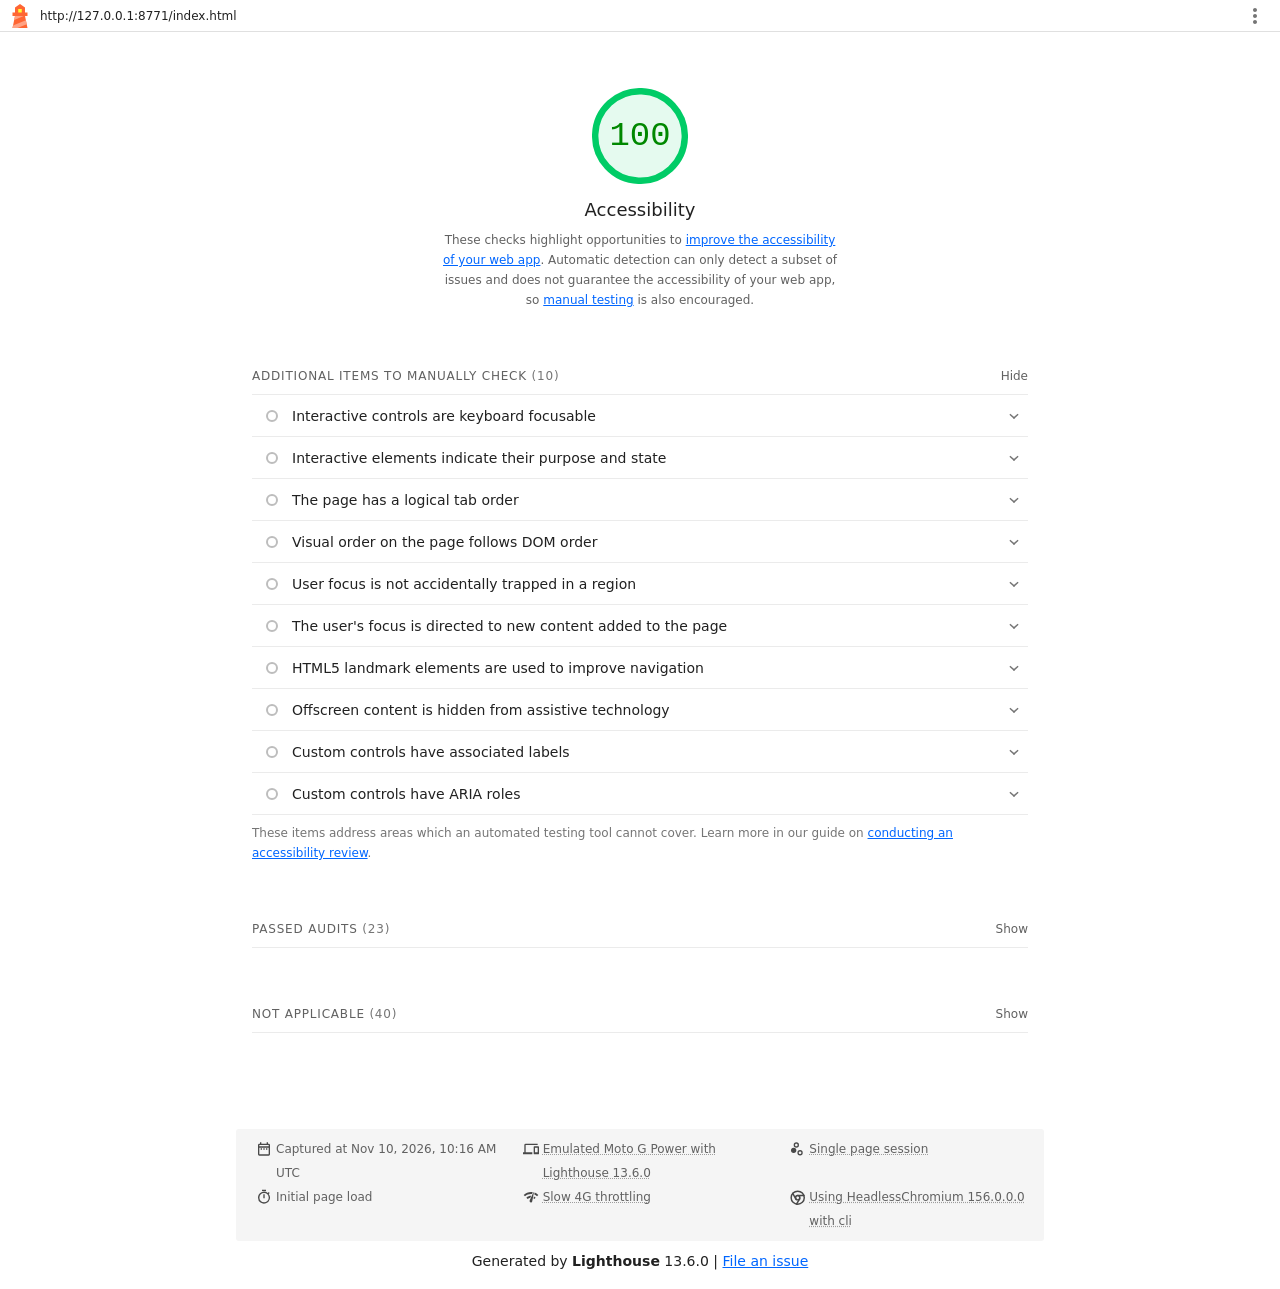
==== commit 4455a640: "Merge pull request #2 from prozzi2/feature/a11y-lighthouse-audit Improve accessibility and add Light" ====
--- a/lighthouse/after/index.html
+++ b/lighthouse/after/index.html
@@ -17,7 +17,7 @@
 
   <div id="lh-log"></div>
 
-  <script>window.__LIGHTHOUSE_JSON__ = {"lighthouseVersion":"13.6.0","requestedUrl":"http://127.0.0.1:8771/index.html","mainDocumentUrl":"http://127.0.0.1:8771/index.html","finalDisplayedUrl":"http://127.0.0.1:8771/index.html","finalUrl":"http://127.0.0.1:8771/index.html","fetchTime":"2026-11-10T10:17:34.274Z","gatherMode":"navigation","runWarnings":[],"userAgent":"Mozilla/5.0 (Macintosh; Intel Mac OS X 10_15_7) AppleWebKit/537.36 (KHTML, like Gecko) HeadlessChrome/156.0.0.0 Safari/537.36","environment":{"networkUserAgent":"Mozilla/5.0 (Linux; Android 11; moto g power (2022)) AppleWebKit/537.36 (KHTML, like Gecko) Chrome/156.0.0.0 Mobile Safari/537.36","hostUserAgent":"Mozilla/5.0 (Macintosh; Intel Mac OS X 10_15_7) AppleWebKit/537.36 (KHTML, like Gecko) HeadlessChrome/156.0.0.0 Safari/537.36","benchmarkIndex":3846.5,"credits":{"axe-core":"4.14.0"}},"audits":{"accesskeys":{"id":"accesskeys","title":"`[accesskey]` values are unique","description":"Access keys let users quickly focus a part of the page. For proper navigation, each access key must be unique. [Learn more about access keys](https://dequeuniversity.com/rules/axe/4.14/accesskeys).","score":null,"scoreDisplayMode":"notApplicable"},"aria-allowed-attr":{"id":"aria-allowed-attr","title":"`[aria-*]` attributes match their roles","description":"Each ARIA `role` supports a specific subset of `aria-*` attributes. Mismatching these invalidates the `aria-*` attributes. [Learn how to match ARIA attributes to their roles](https://dequeuniversity.com/rules/axe/4.14/aria-allowed-attr).","score":1,"scoreDisplayMode":"binary","details":{"type":"table","headings":[{"key":"node","valueType":"node","subItemsHeading":{"key":"relatedNode","valueType":"node"},"label":"Failing Elements"}],"items":[]}},"aria-allowed-role":{"id":"aria-allowed-role","title":"Uses ARIA roles only on compatible elements","description":"Many HTML elements can only be assigned certain ARIA roles. Using ARIA roles where they are not allowed can interfere with the accessibility of the web page. [Learn more about ARIA roles](https://dequeuniversity.com/rules/axe/4.14/aria-allowed-role).","score":null,"scoreDisplayMode":"notApplicable"},"aria-command-name":{"id":"aria-command-name","title":"`button`, `link`, and `menuitem` elements have accessible names","description":"When an element doesn't have an accessible name, screen readers announce it with a generic name, making it unusable for users who rely on screen readers. [Learn how to make command elements more accessible](https://dequeuniversity.com/rules/axe/4.14/aria-command-name).","score":null,"scoreDisplayMode":"notApplicable"},"aria-conditional-attr":{"id":"aria-conditional-attr","title":"ARIA attributes are used as specified for the element's role","description":"Some ARIA attributes are only allowed on an element under certain conditions. [Learn more about conditional ARIA attributes](https://dequeuniversity.com/rules/axe/4.14/aria-conditional-attr).","score":1,"scoreDisplayMode":"binary","details":{"type":"table","headings":[{"key":"node","valueType":"node","subItemsHeading":{"key":"relatedNode","valueType":"node"},"label":"Failing Elements"}],"items":[]}},"aria-deprecated-role":{"id":"aria-deprecated-role","title":"Deprecated ARIA roles were not used","description":"Deprecated ARIA roles may not be processed correctly by assistive technology. [Learn more about deprecated ARIA roles](https://dequeuniversity.com/rules/axe/4.14/aria-deprecated-role).","score":null,"scoreDisplayMode":"notApplicable"},"aria-dialog-name":{"id":"aria-dialog-name","title":"Elements with `role=\"dialog\"` or `role=\"alertdialog\"` have accessible names.","description":"ARIA dialog elements without accessible names may prevent screen readers users from discerning the purpose of these elements. [Learn how to make ARIA dialog elements more accessible](https://dequeuniversity.com/rules/axe/4.14/aria-dialog-name).","score":null,"scoreDisplayMode":"notApplicable"},"aria-hidden-body":{"id":"aria-hidden-body","title":"`[aria-hidden=\"true\"]` is not present on the document `\u003cbody>`","description":"Assistive technologies, like screen readers, work inconsistently when `aria-hidden=\"true\"` is set on the document `\u003cbody>`. [Learn how `aria-hidden` affects the document body](https://dequeuniversity.com/rules/axe/4.14/aria-hidden-body).","score":1,"scoreDisplayMode":"binary","details":{"type":"table","headings":[{"key":"node","valueType":"node","subItemsHeading":{"key":"relatedNode","valueType":"node"},"label":"Failing Elements"}],"items":[]}},"aria-hidden-focus":{"id":"aria-hidden-focus","title":"`[aria-hidden=\"true\"]` elements do not contain focusable descendents","description":"Focusable descendents within an `[aria-hidden=\"true\"]` element prevent those interactive elements from being available to users of assistive technologies like screen readers. [Learn how `aria-hidden` affects focusable elements](https://dequeuniversity.com/rules/axe/4.14/aria-hidden-focus).","score":1,"scoreDisplayMode":"binary","details":{"type":"table","headings":[{"key":"node","valueType":"node","subItemsHeading":{"key":"relatedNode","valueType":"node"},"label":"Failing Elements"}],"items":[]}},"aria-input-field-name":{"id":"aria-input-field-name","title":"ARIA input fields have accessible names","description":"When an input field doesn't have an accessible name, screen readers announce it with a generic name, making it unusable for users who rely on screen readers. [Learn more about input field labels](https://dequeuniversity.com/rules/axe/4.14/aria-input-field-name).","score":null,"scoreDisplayMode":"notApplicable"},"aria-meter-name":{"id":"aria-meter-name","title":"ARIA `meter` elements have accessible names","description":"When a meter element doesn't have an accessible name, screen readers announce it with a generic name, making it unusable for users who rely on screen readers. [Learn how to name `meter` elements](https://dequeuniversity.com/rules/axe/4.14/aria-meter-name).","score":null,"scoreDisplayMode":"notApplicable"},"aria-progressbar-name":{"id":"aria-progressbar-name","title":"ARIA `progressbar` elements have accessible names","description":"When a `progressbar` element doesn't have an accessible name, screen readers announce it with a generic name, making it unusable for users who rely on screen readers. [Learn how to label `progressbar` elements](https://dequeuniversity.com/rules/axe/4.14/aria-progressbar-name).","score":null,"scoreDisplayMode":"notApplicable"},"aria-prohibited-attr":{"id":"aria-prohibited-attr","title":"Elements use only permitted ARIA attributes","description":"Using ARIA attributes in roles where they are prohibited can mean that important information is not communicated to users of assistive technologies. [Learn more about prohibited ARIA roles](https://dequeuniversity.com/rules/axe/4.14/aria-prohibited-attr).","score":1,"scoreDisplayMode":"binary","details":{"type":"table","headings":[{"key":"node","valueType":"node","subItemsHeading":{"key":"relatedNode","valueType":"node"},"label":"Failing Elements"}],"items":[]}},"aria-required-attr":{"id":"aria-required-attr","title":"`[role]`s have all required `[aria-*]` attributes","description":"Some ARIA roles have required attributes that describe the state of the element to screen readers. [Learn more about roles and required attributes](https://dequeuniversity.com/rules/axe/4.14/aria-required-attr).","score":null,"scoreDisplayMode":"notApplicable"},"aria-required-children":{"id":"aria-required-children","title":"Elements with an ARIA `[role]` that require children to contain a specific `[role]` have all required children.","description":"Some ARIA parent roles must contain specific child roles to perform their intended accessibility functions. [Learn more about roles and required children elements](https://dequeuniversity.com/rules/axe/4.14/aria-required-children).","score":null,"scoreDisplayMode":"notApplicable"},"aria-required-parent":{"id":"aria-required-parent","title":"`[role]`s are contained by their required parent element","description":"Some ARIA child roles must be contained by specific parent roles to properly perform their intended accessibility functions. [Learn more about ARIA roles and required parent element](https://dequeuniversity.com/rules/axe/4.14/aria-required-parent).","score":null,"scoreDisplayMode":"notApplicable"},"aria-roles":{"id":"aria-roles","title":"`[role]` values are valid","description":"ARIA roles must have valid values in order to perform their intended accessibility functions. [Learn more about valid ARIA roles](https://dequeuniversity.com/rules/axe/4.14/aria-roles).","score":null,"scoreDisplayMode":"notApplicable"},"aria-text":{"id":"aria-text","title":"Elements with the `role=text` attribute do not have focusable descendents.","description":"Adding `role=text` around a text node split by markup enables VoiceOver to treat it as one phrase, but the element's focusable descendents will not be announced. [Learn more about the `role=text` attribute](https://dequeuniversity.com/rules/axe/4.14/aria-text).","score":null,"scoreDisplayMode":"notApplicable"},"aria-toggle-field-name":{"id":"aria-toggle-field-name","title":"ARIA toggle fields have accessible names","description":"When a toggle field doesn't have an accessible name, screen readers announce it with a generic name, making it unusable for users who rely on screen readers. [Learn more about toggle fields](https://dequeuniversity.com/rules/axe/4.14/aria-toggle-field-name).","score":null,"scoreDisplayMode":"notApplicable"},"aria-tooltip-name":{"id":"aria-tooltip-name","title":"ARIA `tooltip` elements have accessible names","description":"When a tooltip element doesn't have an accessible name, screen readers announce it with a generic name, making it unusable for users who rely on screen readers. [Learn how to name `tooltip` elements](https://dequeuniversity.com/rules/axe/4.14/aria-tooltip-name).","score":null,"scoreDisplayMode":"notApplicable"},"aria-treeitem-name":{"id":"aria-treeitem-name","title":"ARIA `treeitem` elements have accessible names","description":"When a `treeitem` element doesn't have an accessible name, screen readers announce it with a generic name, making it unusable for users who rely on screen readers. [Learn more about labeling `treeitem` elements](https://dequeuniversity.com/rules/axe/4.14/aria-treeitem-name).","score":null,"scoreDisplayMode":"notApplicable"},"aria-valid-attr-value":{"id":"aria-valid-attr-value","title":"`[aria-*]` attributes have valid values","description":"Assistive technologies, like screen readers, can't interpret ARIA attributes with invalid values. [Learn more about valid values for ARIA attributes](https://dequeuniversity.com/rules/axe/4.14/aria-valid-attr-value).","score":1,"scoreDisplayMode":"binary","details":{"type":"table","headings":[{"key":"node","valueType":"node","subItemsHeading":{"key":"relatedNode","valueType":"node"},"label":"Failing Elements"}],"items":[]}},"aria-valid-attr":{"id":"aria-valid-attr","title":"`[aria-*]` attributes are valid and not misspelled","description":"Assistive technologies, like screen readers, can't interpret ARIA attributes with invalid names. [Learn more about valid ARIA attributes](https://dequeuniversity.com/rules/axe/4.14/aria-valid-attr).","score":1,"scoreDisplayMode":"binary","details":{"type":"table","headings":[{"key":"node","valueType":"node","subItemsHeading":{"key":"relatedNode","valueType":"node"},"label":"Failing Elements"}],"items":[]}},"button-name":{"id":"button-name","title":"Buttons have an accessible name","description":"When a button doesn't have an accessible name, screen readers announce it as \"button\", making it unusable for users who rely on screen readers. [Learn how to make buttons more accessible](https://dequeuniversity.com/rules/axe/4.14/button-name).","score":1,"scoreDisplayMode":"binary","details":{"type":"table","headings":[{"key":"node","valueType":"node","subItemsHeading":{"key":"relatedNode","valueType":"node"},"label":"Failing Elements"}],"items":[]}},"bypass":{"id":"bypass","title":"The page contains a heading, skip link, or landmark region","description":"Adding ways to bypass repetitive content lets keyboard users navigate the page more efficiently. [Learn more about bypass blocks](https://dequeuniversity.com/rules/axe/4.14/bypass).","score":null,"scoreDisplayMode":"notApplicable"},"color-contrast":{"id":"color-contrast","title":"Background and foreground colors have a sufficient contrast ratio","description":"Low-contrast text is difficult or impossible for many users to read. [Learn how to provide sufficient color contrast](https://dequeuniversity.com/rules/axe/4.14/color-contrast).","score":1,"scoreDisplayMode":"binary","details":{"type":"table","headings":[{"key":"node","valueType":"node","subItemsHeading":{"key":"relatedNode","valueType":"node"},"label":"Failing Elements"}],"items":[]}},"definition-list":{"id":"definition-list","title":"`\u003cdl>`'s contain only properly-ordered `\u003cdt>` and `\u003cdd>` groups, `\u003cscript>`, `\u003ctemplate>` or `\u003cdiv>` elements.","description":"When definition lists are not properly marked up, screen readers may produce confusing or inaccurate output. [Learn how to structure definition lists correctly](https://dequeuniversity.com/rules/axe/4.14/definition-list).","score":null,"scoreDisplayMode":"notApplicable"},"dlitem":{"id":"dlitem","title":"Definition list items are wrapped in `\u003cdl>` elements","description":"Definition list items (`\u003cdt>` and `\u003cdd>`) must be wrapped in a parent `\u003cdl>` element to ensure that screen readers can properly announce them. [Learn how to structure definition lists correctly](https://dequeuniversity.com/rules/axe/4.14/dlitem).","score":null,"scoreDisplayMode":"notApplicable"},"document-title":{"id":"document-title","title":"Document has a `\u003ctitle>` element","description":"The title gives screen reader users an overview of the page, and search engine users rely on it heavily to determine if a page is relevant to their search. [Learn more about document titles](https://dequeuniversity.com/rules/axe/4.14/document-title).","score":1,"scoreDisplayMode":"binary","details":{"type":"table","headings":[{"key":"node","valueType":"node","subItemsHeading":{"key":"relatedNode","valueType":"node"},"label":"Failing Elements"}],"items":[]}},"duplicate-id-aria":{"id":"duplicate-id-aria","title":"ARIA IDs are unique","description":"The value of an ARIA ID must be unique to prevent other instances from being overlooked by assistive technologies. [Learn how to fix duplicate ARIA IDs](https://dequeuniversity.com/rules/axe/4.14/duplicate-id-aria).","score":null,"scoreDisplayMode":"notApplicable"},"empty-heading":{"id":"empty-heading","title":"All heading elements contain content.","description":"A heading with no content or inaccessible text prevent screen reader users from accessing information on the page's structure. [Learn more about headings](https://dequeuniversity.com/rules/axe/4.14/empty-heading).","score":null,"scoreDisplayMode":"notApplicable"},"form-field-multiple-labels":{"id":"form-field-multiple-labels","title":"No form fields have multiple labels","description":"Form fields with multiple labels can be confusingly announced by assistive technologies like screen readers which use either the first, the last, or all of the labels. [Learn how to use form labels](https://dequeuniversity.com/rules/axe/4.14/form-field-multiple-labels).","score":null,"scoreDisplayMode":"notApplicable"},"frame-title":{"id":"frame-title","title":"`\u003cframe>` or `\u003ciframe>` elements have a title","description":"Screen reader users rely on frame titles to describe the contents of frames. [Learn more about frame titles](https://dequeuniversity.com/rules/axe/4.14/frame-title).","score":1,"scoreDisplayMode":"binary","details":{"type":"table","headings":[{"key":"node","valueType":"node","subItemsHeading":{"key":"relatedNode","valueType":"node"},"label":"Failing Elements"}],"items":[]}},"heading-order":{"id":"heading-order","title":"Heading elements appear in a sequentially-descending order","description":"Properly ordered headings that do not skip levels convey the semantic structure of the page, making it easier to navigate and understand when using assistive technologies. [Learn more about heading order](https://dequeuniversity.com/rules/axe/4.14/heading-order).","score":1,"scoreDisplayMode":"binary","details":{"type":"table","headings":[{"key":"node","valueType":"node","subItemsHeading":{"key":"relatedNode","valueType":"node"},"label":"Failing Elements"}],"items":[]}},"html-has-lang":{"id":"html-has-lang","title":"`\u003chtml>` element has a `[lang]` attribute","description":"If a page doesn't specify a `lang` attribute, a screen reader assumes that the page is in the default language that the user chose when setting up the screen reader. If the page isn't actually in the default language, then the screen reader might not announce the page's text correctly. [Learn more about the `lang` attribute](https://dequeuniversity.com/rules/axe/4.14/html-has-lang).","score":1,"scoreDisplayMode":"binary","details":{"type":"table","headings":[{"key":"node","valueType":"node","subItemsHeading":{"key":"relatedNode","valueType":"node"},"label":"Failing Elements"}],"items":[]}},"html-lang-valid":{"id":"html-lang-valid","title":"`\u003chtml>` element has a valid value for its `[lang]` attribute","description":"Specifying a valid [BCP 47 language](https://www.w3.org/International/questions/qa-choosing-language-tags#question) helps screen readers announce text properly. [Learn how to use the `lang` attribute](https://dequeuniversity.com/rules/axe/4.14/html-lang-valid).","score":1,"scoreDisplayMode":"binary","details":{"type":"table","headings":[{"key":"node","valueType":"node","subItemsHeading":{"key":"relatedNode","valueType":"node"},"label":"Failing Elements"}],"items":[]}},"html-xml-lang-mismatch":{"id":"html-xml-lang-mismatch","title":"`\u003chtml>` element has an `[xml:lang]` attribute with the same base language as the `[lang]` attribute.","description":"If the webpage does not specify a consistent language, then the screen reader might not announce the page's text correctly. [Learn more about the `lang` attribute](https://dequeuniversity.com/rules/axe/4.14/html-xml-lang-mismatch).","score":null,"scoreDisplayMode":"notApplicable"},"identical-links-same-purpose":{"id":"identical-links-same-purpose","title":"Identical links have the same purpose.","description":"Links with the same destination should have the same description, to help users understand the link's purpose and decide whether to follow it. [Learn more about identical links](https://dequeuniversity.com/rules/axe/4.14/identical-links-same-purpose).","score":null,"scoreDisplayMode":"notApplicable"},"image-alt":{"id":"image-alt","title":"Image elements have `[alt]` attributes","description":"Informative elements should aim for short, descriptive alternate text. Decorative elements can be ignored with an empty alt attribute. [Learn more about the `alt` attribute](https://dequeuniversity.com/rules/axe/4.14/image-alt).","score":1,"scoreDisplayMode":"binary","details":{"type":"table","headings":[{"key":"node","valueType":"node","subItemsHeading":{"key":"relatedNode","valueType":"node"},"label":"Failing Elements"}],"items":[]}},"image-redundant-alt":{"id":"image-redundant-alt","title":"Image elements do not have `[alt]` attributes that are redundant text.","description":"Informative elements should aim for short, descriptive alternative text. Alternative text that is exactly the same as the text adjacent to the link or image is potentially confusing for screen reader users, because the text will be read twice. [Learn more about the `alt` attribute](https://dequeuniversity.com/rules/axe/4.14/image-redundant-alt).","score":null,"scoreDisplayMode":"notApplicable"},"input-button-name":{"id":"input-button-name","title":"Input buttons have discernible text.","description":"Adding discernable and accessible text to input buttons may help screen reader users understand the purpose of the input button. [Learn more about input buttons](https://dequeuniversity.com/rules/axe/4.14/input-button-name).","score":null,"scoreDisplayMode":"notApplicable"},"input-image-alt":{"id":"input-image-alt","title":"`\u003cinput type=\"image\">` elements have `[alt]` text","description":"When an image is being used as an `\u003cinput>` button, providing alternative text can help screen reader users understand the purpose of the button. [Learn about input image alt text](https://dequeuniversity.com/rules/axe/4.14/input-image-alt).","score":null,"scoreDisplayMode":"notApplicable"},"label-content-name-mismatch":{"id":"label-content-name-mismatch","title":"Elements with visible text labels have matching accessible names.","description":"Visible text labels that do not match the accessible name can result in a confusing experience for screen reader users. [Learn more about accessible names](https://dequeuniversity.com/rules/axe/4.14/label-content-name-mismatch).","score":1,"scoreDisplayMode":"binary","details":{"type":"table","headings":[{"key":"node","valueType":"node","subItemsHeading":{"key":"relatedNode","valueType":"node"},"label":"Failing Elements"}],"items":[]}},"label":{"id":"label","title":"Form elements have associated labels","description":"Labels ensure that form controls are announced properly by assistive technologies, like screen readers. [Learn more about form element labels](https://dequeuniversity.com/rules/axe/4.14/label).","score":null,"scoreDisplayMode":"notApplicable"},"landmark-one-main":{"id":"landmark-one-main","title":"Document has a main landmark.","description":"One main landmark helps screen reader users navigate a web page. [Learn more about landmarks](https://dequeuniversity.com/rules/axe/4.14/landmark-one-main).","score":1,"scoreDisplayMode":"binary","details":{"type":"table","headings":[{"key":"node","valueType":"node","subItemsHeading":{"key":"relatedNode","valueType":"node"},"label":"Failing Elements"}],"items":[]}},"link-name":{"id":"link-name","title":"Links have a discernible name","description":"Link text (and alternate text for images, when used as links) that is discernible, unique, and focusable improves the navigation experience for screen reader users. [Learn how to make links accessible](https://dequeuniversity.com/rules/axe/4.14/link-name).","score":1,"scoreDisplayMode":"binary","details":{"type":"table","headings":[{"key":"node","valueType":"node","subItemsHeading":{"key":"relatedNode","valueType":"node"},"label":"Failing Elements"}],"items":[]}},"link-in-text-block":{"id":"link-in-text-block","title":"Links are distinguishable without relying on color.","description":"Low-contrast text is difficult or impossible for many users to read. Link text that is discernible improves the experience for users with low vision. [Learn how to make links distinguishable](https://dequeuniversity.com/rules/axe/4.14/link-in-text-block).","score":null,"scoreDisplayMode":"notApplicable"},"list":{"id":"list","title":"Lists contain only `\u003cli>` elements and script supporting elements (`\u003cscript>` and `\u003ctemplate>`).","description":"Screen readers have a specific way of announcing lists. Ensuring proper list structure aids screen reader output. [Learn more about proper list structure](https://dequeuniversity.com/rules/axe/4.14/list).","score":1,"scoreDisplayMode":"binary","details":{"type":"table","headings":[{"key":"node","valueType":"node","subItemsHeading":{"key":"relatedNode","valueType":"node"},"label":"Failing Elements"}],"items":[]}},"listitem":{"id":"listitem","title":"List items (`\u003cli>`) are contained within `\u003cul>`, `\u003col>` or `\u003cmenu>` parent elements","description":"Screen readers require list items (`\u003cli>`) to be contained within a parent `\u003cul>`, `\u003col>` or `\u003cmenu>` to be announced properly. [Learn more about proper list structure](https://dequeuniversity.com/rules/axe/4.14/listitem).","score":1,"scoreDisplayMode":"binary","details":{"type":"table","headings":[{"key":"node","valueType":"node","subItemsHeading":{"key":"relatedNode","valueType":"node"},"label":"Failing Elements"}],"items":[]}},"meta-refresh":{"id":"meta-refresh","title":"The document does not use `\u003cmeta http-equiv=\"refresh\">`","description":"Users do not expect a page to refresh automatically, and doing so will move focus back to the top of the page. This may create a frustrating or confusing experience. [Learn more about the refresh meta tag](https://dequeuniversity.com/rules/axe/4.14/meta-refresh).","score":null,"scoreDisplayMode":"notApplicable"},"meta-viewport":{"id":"meta-viewport","title":"`[user-scalable=\"no\"]` is not used in the `\u003cmeta name=\"viewport\">` element and the `[maximum-scale]` attribute is not less than 5.","description":"Disabling zooming is problematic for users with low vision who rely on screen magnification to properly see the contents of a web page. [Learn more about the viewport meta tag](https://dequeuniversity.com/rules/axe/4.14/meta-viewport).","score":1,"scoreDisplayMode":"binary","details":{"type":"table","headings":[{"key":"node","valueType":"node","subItemsHeading":{"key":"relatedNode","valueType":"node"},"label":"Failing Elements"}],"items":[]}},"object-alt":{"id":"object-alt","title":"`\u003cobject>` elements have alternate text","description":"Screen readers cannot translate non-text content. Adding alternate text to `\u003cobject>` elements helps screen readers convey meaning to users. [Learn more about alt text for `object` elements](https://dequeuniversity.com/rules/axe/4.14/object-alt).","score":null,"scoreDisplayMode":"notApplicable"},"select-name":{"id":"select-name","title":"Select elements have associated label elements.","description":"Form elements without effective labels can create frustrating experiences for screen reader users. [Learn more about the `select` element](https://dequeuniversity.com/rules/axe/4.14/select-name).","score":null,"scoreDisplayMode":"notApplicable"},"skip-link":{"id":"skip-link","title":"Skip links are focusable.","description":"Including a skip link can help users skip to the main content to save time. [Learn more about skip links](https://dequeuniversity.com/rules/axe/4.14/skip-link).","score":1,"scoreDisplayMode":"binary","details":{"type":"table","headings":[{"key":"node","valueType":"node","subItemsHeading":{"key":"relatedNode","valueType":"node"},"label":"Failing Elements"}],"items":[]}},"tabindex":{"id":"tabindex","title":"No element has a `[tabindex]` value greater than 0","description":"A value greater than 0 implies an explicit navigation ordering. Although technically valid, this often creates frustrating experiences for users who rely on assistive technologies. [Learn more about the `tabindex` attribute](https://dequeuniversity.com/rules/axe/4.14/tabindex).","score":1,"scoreDisplayMode":"binary","details":{"type":"table","headings":[{"key":"node","valueType":"node","subItemsHeading":{"key":"relatedNode","valueType":"node"},"label":"Failing Elements"}],"items":[]}},"table-duplicate-name":{"id":"table-duplicate-name","title":"Tables have different content in the summary attribute and `\u003ccaption>`.","description":"The summary attribute should describe the table structure, while `\u003ccaption>` should have the onscreen title. Accurate table mark-up helps users of screen readers. [Learn more about summary and caption](https://dequeuniversity.com/rules/axe/4.14/table-duplicate-name).","score":null,"scoreDisplayMode":"notApplicable"},"table-fake-caption":{"id":"table-fake-caption","title":"Tables use `\u003ccaption>` instead of cells with the `[colspan]` attribute to indicate a caption.","description":"Screen readers have features to make navigating tables easier. Ensuring that tables use the actual caption element instead of cells with the `[colspan]` attribute may improve the experience for screen reader users. [Learn more about captions](https://dequeuniversity.com/rules/axe/4.14/table-fake-caption).","score":null,"scoreDisplayMode":"notApplicable"},"target-size":{"id":"target-size","title":"Touch targets have sufficient size and spacing.","description":"Touch targets with sufficient size and spacing help users who may have difficulty targeting small controls to activate the targets. [Learn more about touch targets](https://dequeuniversity.com/rules/axe/4.14/target-size).","score":1,"scoreDisplayMode":"binary","details":{"type":"table","headings":[{"key":"node","valueType":"node","subItemsHeading":{"key":"relatedNode","valueType":"node"},"label":"Failing Elements"}],"items":[]}},"td-has-header":{"id":"td-has-header","title":"`\u003ctd>` elements in a large `\u003ctable>` have one or more table headers.","description":"Screen readers have features to make navigating tables easier. Ensuring that `\u003ctd>` elements in a large table (3 or more cells in width and height) have an associated table header may improve the experience for screen reader users. [Learn more about table headers](https://dequeuniversity.com/rules/axe/4.14/td-has-header).","score":null,"scoreDisplayMode":"notApplicable"},"td-headers-attr":{"id":"td-headers-attr","title":"Cells in a `\u003ctable>` element that use the `[headers]` attribute refer to table cells within the same table.","description":"Screen readers have features to make navigating tables easier. Ensuring `\u003ctd>` cells using the `[headers]` attribute only refer to other cells in the same table may improve the experience for screen reader users. [Learn more about the `headers` attribute](https://dequeuniversity.com/rules/axe/4.14/td-headers-attr).","score":null,"scoreDisplayMode":"notApplicable"},"th-has-data-cells":{"id":"th-has-data-cells","title":"`\u003cth>` elements and elements with `[role=\"columnheader\"/\"rowheader\"]` have data cells they describe.","description":"Screen readers have features to make navigating tables easier. Ensuring table headers always refer to some set of cells may improve the experience for screen reader users. [Learn more about table headers](https://dequeuniversity.com/rules/axe/4.14/th-has-data-cells).","score":null,"scoreDisplayMode":"notApplicable"},"valid-lang":{"id":"valid-lang","title":"`[lang]` attributes have a valid value","description":"Specifying a valid [BCP 47 language](https://www.w3.org/International/questions/qa-choosing-language-tags#question) on elements helps ensure that text is pronounced correctly by a screen reader. [Learn how to use the `lang` attribute](https://dequeuniversity.com/rules/axe/4.14/valid-lang).","score":null,"scoreDisplayMode":"notApplicable"},"video-caption":{"id":"video-caption","title":"`\u003cvideo>` elements contain a `\u003ctrack>` element with `[kind=\"captions\"]`","description":"When a video provides a caption it is easier for deaf and hearing impaired users to access its information. [Learn more about video captions](https://dequeuniversity.com/rules/axe/4.14/video-caption).","score":null,"scoreDisplayMode":"notApplicable"},"custom-controls-labels":{"id":"custom-controls-labels","title":"Custom controls have associated labels","description":"Custom interactive controls have associated labels, provided by aria-label or aria-labelledby. [Learn more about custom controls and labels](https://developer.chrome.com/docs/lighthouse/accessibility/custom-controls-labels/).","score":null,"scoreDisplayMode":"manual"},"custom-controls-roles":{"id":"custom-controls-roles","title":"Custom controls have ARIA roles","description":"Custom interactive controls have appropriate ARIA roles. [Learn how to add roles to custom controls](https://developer.chrome.com/docs/lighthouse/accessibility/custom-control-roles/).","score":null,"scoreDisplayMode":"manual"},"focus-traps":{"id":"focus-traps","title":"User focus is not accidentally trapped in a region","description":"A user can tab into and out of any control or region without accidentally trapping their focus. [Learn how to avoid focus traps](https://developer.chrome.com/docs/lighthouse/accessibility/focus-traps/).","score":null,"scoreDisplayMode":"manual"},"focusable-controls":{"id":"focusable-controls","title":"Interactive controls are keyboard focusable","description":"Custom interactive controls are keyboard focusable and display a focus indicator. [Learn how to make custom controls focusable](https://developer.chrome.com/docs/lighthouse/accessibility/focusable-controls/).","score":null,"scoreDisplayMode":"manual"},"interactive-element-affordance":{"id":"interactive-element-affordance","title":"Interactive elements indicate their purpose and state","description":"Interactive elements, such as links and buttons, should indicate their state and be distinguishable from non-interactive elements. [Learn how to decorate interactive elements with affordance hints](https://developer.chrome.com/docs/lighthouse/accessibility/interactive-element-affordance/).","score":null,"scoreDisplayMode":"manual"},"logical-tab-order":{"id":"logical-tab-order","title":"The page has a logical tab order","description":"Tabbing through the page follows the visual layout. Users cannot focus elements that are offscreen. [Learn more about logical tab ordering](https://developer.chrome.com/docs/lighthouse/accessibility/logical-tab-order/).","score":null,"scoreDisplayMode":"manual"},"managed-focus":{"id":"managed-focus","title":"The user's focus is directed to new content added to the page","description":"If new content, such as a dialog, is added to the page, the user's focus is directed to it. [Learn how to direct focus to new content](https://developer.chrome.com/docs/lighthouse/accessibility/managed-focus/).","score":null,"scoreDisplayMode":"manual"},"offscreen-content-hidden":{"id":"offscreen-content-hidden","title":"Offscreen content is hidden from assistive technology","description":"Offscreen content is hidden with display: none or aria-hidden=true. [Learn how to properly hide offscreen content](https://developer.chrome.com/docs/lighthouse/accessibility/offscreen-content-hidden/).","score":null,"scoreDisplayMode":"manual"},"use-landmarks":{"id":"use-landmarks","title":"HTML5 landmark elements are used to improve navigation","description":"Landmark elements (`\u003cmain>`, `\u003cnav>`, etc.) are used to improve the keyboard navigation of the page for assistive technology. [Learn more about landmark elements](https://developer.chrome.com/docs/lighthouse/accessibility/use-landmarks/).","score":null,"scoreDisplayMode":"manual"},"visual-order-follows-dom":{"id":"visual-order-follows-dom","title":"Visual order on the page follows DOM order","description":"DOM order matches the visual order, improving navigation for assistive technology. [Learn more about DOM and visual ordering](https://developer.chrome.com/docs/lighthouse/accessibility/visual-order-follows-dom/).","score":null,"scoreDisplayMode":"manual"},"autocomplete-valid":{"id":"autocomplete-valid","title":"`autocomplete` attributes are used correctly","description":"The `autocomplete` attribute values must be valid and correctly applied for screen readers to function correctly. [Learn more about valid autocomplete values](https://dequeuniversity.com/rules/axe/4.14/autocomplete-valid).","score":null,"scoreDisplayMode":"notApplicable"},"presentation-role-conflict":{"id":"presentation-role-conflict","title":"Elements with `role=\"none\"` or `role=\"presentation\"` do not have conflicts","description":"There are certain cases where the semantic role of an element with `role=\"none\"` or `role=\"presentation\"` does not resolve to none or presentation. To ensure the element remains removed from the accessibility tree, you should not add any global ARIA attributes to the element or make it focusable. [Learn more about presentation role conflict](https://dequeuniversity.com/rules/axe/4.14/presentation-role-conflict).","score":null,"scoreDisplayMode":"notApplicable"},"svg-img-alt":{"id":"svg-img-alt","title":"SVG elements with an `img` role have an accessible text alternative","description":"Ensures SVG elements with an `img`, `graphics-document` or `graphics-symbol` role have an accessible text alternative. [Learn more about SVG alt text](https://dequeuniversity.com/rules/axe/4.14/svg-img-alt).","score":null,"scoreDisplayMode":"notApplicable"}},"configSettings":{"output":["html","json"],"maxWaitForFcp":30000,"maxWaitForLoad":45000,"pauseAfterFcpMs":1000,"pauseAfterLoadMs":1000,"networkQuietThresholdMs":1000,"cpuQuietThresholdMs":1000,"formFactor":"mobile","throttling":{"rttMs":150,"throughputKbps":1638.4,"requestLatencyMs":562.5,"downloadThroughputKbps":1474.5600000000002,"uploadThroughputKbps":675,"cpuSlowdownMultiplier":4},"throttlingMethod":"simulate","screenEmulation":{"mobile":true,"width":412,"height":823,"deviceScaleFactor":1.75,"disabled":false},"emulatedUserAgent":"Mozilla/5.0 (Linux; Android 11; moto g power (2022)) AppleWebKit/537.36 (KHTML, like Gecko) Chrome/136.0.0.0 Mobile Safari/537.36","auditMode":false,"gatherMode":false,"clearStorageTypes":["file_systems","shader_cache","service_workers","cache_storage"],"disableStorageReset":false,"debugNavigation":false,"channel":"cli","usePassiveGathering":false,"disableFullPageScreenshot":false,"skipAboutBlank":false,"blankPage":"about:blank","ignoreStatusCode":false,"locale":"en-US","blockedUrlPatterns":null,"additionalTraceCategories":null,"extraHeaders":null,"precomputedLanternData":null,"onlyAudits":null,"onlyCategories":["accessibility"],"skipAudits":null},"categories":{"accessibility":{"title":"Accessibility","description":"These checks highlight opportunities to [improve the accessibility of your web app](https://developer.chrome.com/docs/lighthouse/accessibility/). Automatic detection can only detect a subset of issues and does not guarantee the accessibility of your web app, so [manual testing](https://web.dev/articles/how-to-review) is also encouraged.","manualDescription":"These items address areas which an automated testing tool cannot cover. Learn more in our guide on [conducting an accessibility review](https://web.dev/articles/how-to-review).","supportedModes":["navigation","snapshot"],"auditRefs":[{"id":"accesskeys","weight":0,"group":"a11y-navigation"},{"id":"aria-allowed-attr","weight":10,"group":"a11y-aria"},{"id":"aria-command-name","weight":0,"group":"a11y-aria"},{"id":"aria-conditional-attr","weight":7,"group":"a11y-aria"},{"id":"aria-deprecated-role","weight":0,"group":"a11y-aria"},{"id":"aria-dialog-name","weight":0,"group":"a11y-aria"},{"id":"aria-hidden-body","weight":10,"group":"a11y-aria"},{"id":"aria-hidden-focus","weight":7,"group":"a11y-aria"},{"id":"aria-input-field-name","weight":0,"group":"a11y-aria"},{"id":"aria-meter-name","weight":0,"group":"a11y-aria"},{"id":"aria-progressbar-name","weight":0,"group":"a11y-aria"},{"id":"aria-prohibited-attr","weight":7,"group":"a11y-aria"},{"id":"aria-required-attr","weight":0,"group":"a11y-aria"},{"id":"aria-required-children","weight":0,"group":"a11y-aria"},{"id":"aria-required-parent","weight":0,"group":"a11y-aria"},{"id":"aria-roles","weight":0,"group":"a11y-aria"},{"id":"aria-text","weight":0,"group":"a11y-aria"},{"id":"aria-toggle-field-name","weight":0,"group":"a11y-aria"},{"id":"aria-tooltip-name","weight":0,"group":"a11y-aria"},{"id":"aria-treeitem-name","weight":0,"group":"a11y-aria"},{"id":"aria-valid-attr-value","weight":10,"group":"a11y-aria"},{"id":"aria-valid-attr","weight":10,"group":"a11y-aria"},{"id":"button-name","weight":10,"group":"a11y-names-labels"},{"id":"bypass","weight":0,"group":"a11y-navigation"},{"id":"color-contrast","weight":7,"group":"a11y-color-contrast"},{"id":"definition-list","weight":0,"group":"a11y-tables-lists"},{"id":"dlitem","weight":0,"group":"a11y-tables-lists"},{"id":"document-title","weight":7,"group":"a11y-names-labels"},{"id":"duplicate-id-aria","weight":0,"group":"a11y-aria"},{"id":"form-field-multiple-labels","weight":0,"group":"a11y-names-labels"},{"id":"frame-title","weight":7,"group":"a11y-names-labels"},{"id":"heading-order","weight":3,"group":"a11y-navigation"},{"id":"html-has-lang","weight":7,"group":"a11y-language"},{"id":"html-lang-valid","weight":7,"group":"a11y-language"},{"id":"html-xml-lang-mismatch","weight":0,"group":"a11y-language"},{"id":"image-alt","weight":10,"group":"a11y-names-labels"},{"id":"input-button-name","weight":0,"group":"a11y-names-labels"},{"id":"input-image-alt","weight":0,"group":"a11y-names-labels"},{"id":"label","weight":0,"group":"a11y-names-labels"},{"id":"link-in-text-block","weight":0,"group":"a11y-color-contrast"},{"id":"link-name","weight":7,"group":"a11y-names-labels"},{"id":"list","weight":7,"group":"a11y-tables-lists"},{"id":"listitem","weight":7,"group":"a11y-tables-lists"},{"id":"meta-refresh","weight":0,"group":"a11y-best-practices"},{"id":"meta-viewport","weight":10,"group":"a11y-best-practices"},{"id":"object-alt","weight":0,"group":"a11y-names-labels"},{"id":"select-name","weight":0,"group":"a11y-names-labels"},{"id":"skip-link","weight":3,"group":"a11y-names-labels"},{"id":"tabindex","weight":7,"group":"a11y-navigation"},{"id":"target-size","weight":7,"group":"a11y-best-practices"},{"id":"td-headers-attr","weight":0,"group":"a11y-tables-lists"},{"id":"th-has-data-cells","weight":0,"group":"a11y-tables-lists"},{"id":"valid-lang","weight":0,"group":"a11y-language"},{"id":"video-caption","weight":0,"group":"a11y-audio-video"},{"id":"landmark-one-main","weight":3,"group":"a11y-best-practices"},{"id":"autocomplete-valid","weight":0,"group":"a11y-best-practices"},{"id":"presentation-role-conflict","weight":0,"group":"a11y-best-practices"},{"id":"svg-img-alt","weight":0,"group":"a11y-best-practices"},{"id":"focusable-controls","weight":0},{"id":"interactive-element-affordance","weight":0},{"id":"logical-tab-order","weight":0},{"id":"visual-order-follows-dom","weight":0},{"id":"focus-traps","weight":0},{"id":"managed-focus","weight":0},{"id":"use-landmarks","weight":0},{"id":"offscreen-content-hidden","weight":0},{"id":"custom-controls-labels","weight":0},{"id":"custom-controls-roles","weight":0},{"id":"table-duplicate-name","weight":0,"group":"a11y-best-practices"},{"id":"empty-heading","weight":0,"group":"a11y-best-practices"},{"id":"aria-allowed-role","weight":0,"group":"a11y-best-practices"},{"id":"image-redundant-alt","weight":0,"group":"a11y-names-labels"},{"id":"identical-links-same-purpose","weight":0,"group":"a11y-best-practices"},{"id":"label-content-name-mismatch","weight":0,"group":"hidden"},{"id":"table-fake-caption","weight":0,"group":"hidden"},{"id":"td-has-header","weight":0,"group":"hidden"}],"id":"accessibility","score":1}},"categoryGroups":{"metrics":{"title":"Metrics"},"insights":{"title":"Insights","description":"These insights are also available in the Chrome DevTools Performance Panel - [record a trace](https://developer.chrome.com/docs/devtools/performance/reference) to view more detailed information."},"diagnostics":{"title":"Diagnostics","description":"More information about the performance of your application. These numbers don't [directly affect](https://developer.chrome.com/docs/lighthouse/performance/performance-scoring/) the Performance score."},"a11y-best-practices":{"title":"Best practices","description":"These items highlight common accessibility best practices."},"a11y-color-contrast":{"title":"Contrast","description":"These are opportunities to improve the legibility of your content."},"a11y-names-labels":{"title":"Names and labels","description":"These are opportunities to improve the semantics of the controls in your application. This may enhance the experience for users of assistive technology, like a screen reader."},"a11y-navigation":{"title":"Navigation","description":"These are opportunities to improve keyboard navigation in your application."},"a11y-aria":{"title":"ARIA","description":"These are opportunities to improve the usage of ARIA in your application which may enhance the experience for users of assistive technology, like a screen reader."},"a11y-language":{"title":"Internationalization and localization","description":"These are opportunities to improve the interpretation of your content by users in different locales."},"a11y-audio-video":{"title":"Audio and video","description":"These are opportunities to provide alternative content for audio and video. This may improve the experience for users with hearing or vision impairments."},"a11y-tables-lists":{"title":"Tables and lists","description":"These are opportunities to improve the experience of reading tabular or list data using assistive technology, like a screen reader."},"seo-mobile":{"title":"Mobile Friendly","description":"Make sure your pages are mobile friendly so users don’t have to pinch or zoom in order to read the content pages. [Learn how to make pages mobile-friendly](https://developers.google.com/search/mobile-sites/)."},"seo-content":{"title":"Content Best Practices","description":"Format your HTML in a way that enables crawlers to better understand your app’s content."},"seo-crawl":{"title":"Crawling and Indexing","description":"To appear in search results, crawlers need access to your app."},"best-practices-trust-safety":{"title":"Trust and Safety"},"best-practices-ux":{"title":"User Experience"},"best-practices-browser-compat":{"title":"Browser Compatibility"},"best-practices-general":{"title":"General"},"webmcp":{"title":"WebMCP","description":"Audits validating WebMCP integration."},"agent-accessibility":{"title":"Agent Accessibility","description":"These audits highlight best practices for improving the accessibility of the website for AI agents."},"agent-discoverability":{"title":"Agent Discoverability","description":"These audits validate that websites expose discoverable resources, documentation, and catalogs for AI agents."},"hidden":{"title":""}},"stackPacks":[],"entities":[{"name":"127.0.0.1","origins":["http://127.0.0.1:8771"],"isFirstParty":true,"isUnrecognized":true},{"name":"yandex.ru","origins":["https://yandex.ru","https://core-renderer-tiles.maps.yandex.ru"],"isUnrecognized":true},{"name":"Yandex CDN","homepage":"https://yandex.ru/","origins":["https://maps.yastatic.net"],"category":"cdn"},{"name":"Yandex Metrica","homepage":"https://metrica.yandex.com/about?","origins":["https://mc.yandex.ru"],"category":"analytics"}],"fullPageScreenshot":{"screenshot":{"data":"[data-uri]","width":412,"height":5308},"nodes":{}},"timing":{"entries":[{"startTime":744.23,"name":"lh:config","duration":205.6,"entryType":"measure"},{"startTime":744.97,"name":"lh:config:resolveArtifactsToDefns","duration":21.21,"entryType":"measure"},{"startTime":949.94,"name":"lh:runner:gather","duration":7969.47,"entryType":"measure"},{"startTime":990.6,"name":"lh:driver:connect","duration":2.47,"entryType":"measure"},{"startTime":993.2,"name":"lh:driver:navigate","duration":4.66,"entryType":"measure"},{"startTime":998.2,"name":"lh:gather:getBenchmarkIndex","duration":1002.29,"entryType":"measure"},{"startTime":2000.6,"name":"lh:gather:getVersion","duration":0.45,"entryType":"measure"},{"startTime":2001.1,"name":"lh:gather:getDevicePixelRatio","duration":0.52,"entryType":"measure"},{"startTime":2002.09,"name":"lh:prepare:navigationMode","duration":29.11,"entryType":"measure"},{"startTime":2002.5,"name":"lh:gather:getVersion","duration":0.24,"entryType":"measure"},{"startTime":2010.04,"name":"lh:storage:clearDataForOrigin","duration":14.9,"entryType":"measure"},{"startTime":2025.02,"name":"lh:storage:clearBrowserCaches","duration":5.35,"entryType":"measure"},{"startTime":2030.81,"name":"lh:gather:prepareThrottlingAndNetwork","duration":0.38,"entryType":"measure"},{"startTime":2037.34,"name":"lh:driver:navigate","duration":5079.88,"entryType":"measure"},{"startTime":7122.24,"name":"lh:computed:NetworkRecords","duration":2.57,"entryType":"measure"},{"startTime":7125.05,"name":"lh:gather:getArtifact:DevtoolsLog","duration":0.01,"entryType":"measure"},{"startTime":7125.07,"name":"lh:gather:getArtifact:Accessibility","duration":593.58,"entryType":"measure"},{"startTime":7718.89,"name":"lh:gather:getArtifact:NetworkUserAgent","duration":0.09,"entryType":"measure"},{"startTime":7718.99,"name":"lh:gather:getArtifact:Stacks","duration":9.67,"entryType":"measure"},{"startTime":7719.08,"name":"lh:gather:collectStacks","duration":9.56,"entryType":"measure"},{"startTime":7728.68,"name":"lh:gather:getArtifact:FullPageScreenshot","duration":1171.01,"entryType":"measure"},{"startTime":8893.26,"name":"lh:gather:getVersion","duration":0.73,"entryType":"measure"},{"startTime":8919.61,"name":"lh:runner:audit","duration":71.63,"entryType":"measure"},{"startTime":8919.66,"name":"lh:runner:auditing","duration":71.25,"entryType":"measure"},{"startTime":8920.26,"name":"lh:audit:accesskeys","duration":0.71,"entryType":"measure"},{"startTime":8921.12,"name":"lh:audit:aria-allowed-attr","duration":1.85,"entryType":"measure"},{"startTime":8923.23,"name":"lh:audit:aria-allowed-role","duration":1.74,"entryType":"measure"},{"startTime":8925.19,"name":"lh:audit:aria-command-name","duration":0.74,"entryType":"measure"},{"startTime":8926.56,"name":"lh:audit:aria-conditional-attr","duration":1.76,"entryType":"measure"},{"startTime":8928.46,"name":"lh:audit:aria-deprecated-role","duration":0.32,"entryType":"measure"},{"startTime":8928.87,"name":"lh:audit:aria-dialog-name","duration":0.79,"entryType":"measure"},{"startTime":8929.77,"name":"lh:audit:aria-hidden-body","duration":1.3,"entryType":"measure"},{"startTime":8931.19,"name":"lh:audit:aria-hidden-focus","duration":1.34,"entryType":"measure"},{"startTime":8932.64,"name":"lh:audit:aria-input-field-name","duration":0.39,"entryType":"measure"},{"startTime":8933.1,"name":"lh:audit:aria-meter-name","duration":0.39,"entryType":"measure"},{"startTime":8933.58,"name":"lh:audit:aria-progressbar-name","duration":0.42,"entryType":"measure"},{"startTime":8934.08,"name":"lh:audit:aria-prohibited-attr","duration":1.08,"entryType":"measure"},{"startTime":8935.26,"name":"lh:audit:aria-required-attr","duration":0.45,"entryType":"measure"},{"startTime":8935.79,"name":"lh:audit:aria-required-children","duration":0.51,"entryType":"measure"},{"startTime":8936.39,"name":"lh:audit:aria-required-parent","duration":0.58,"entryType":"measure"},{"startTime":8937.06,"name":"lh:audit:aria-roles","duration":0.65,"entryType":"measure"},{"startTime":8937.8,"name":"lh:audit:aria-text","duration":0.53,"entryType":"measure"},{"startTime":8938.42,"name":"lh:audit:aria-toggle-field-name","duration":0.64,"entryType":"measure"},{"startTime":8939.16,"name":"lh:audit:aria-tooltip-name","duration":0.6,"entryType":"measure"},{"startTime":8939.85,"name":"lh:audit:aria-treeitem-name","duration":0.75,"entryType":"measure"},{"startTime":8940.68,"name":"lh:audit:aria-valid-attr-value","duration":0.97,"entryType":"measure"},{"startTime":8941.72,"name":"lh:audit:aria-valid-attr","duration":0.96,"entryType":"measure"},{"startTime":8942.75,"name":"lh:audit:button-name","duration":1.02,"entryType":"measure"},{"startTime":8943.86,"name":"lh:audit:bypass","duration":0.91,"entryType":"measure"},{"startTime":8944.85,"name":"lh:audit:color-contrast","duration":1.13,"entryType":"measure"},{"startTime":8946.09,"name":"lh:audit:definition-list","duration":0.69,"entryType":"measure"},{"startTime":8946.86,"name":"lh:audit:dlitem","duration":0.67,"entryType":"measure"},{"startTime":8947.64,"name":"lh:audit:document-title","duration":1.11,"entryType":"measure"},{"startTime":8948.85,"name":"lh:audit:duplicate-id-aria","duration":0.95,"entryType":"measure"},{"startTime":8949.88,"name":"lh:audit:empty-heading","duration":0.97,"entryType":"measure"},{"startTime":8950.92,"name":"lh:audit:form-field-multiple-labels","duration":0.61,"entryType":"measure"},{"startTime":8951.6,"name":"lh:audit:frame-title","duration":0.95,"entryType":"measure"},{"startTime":8952.63,"name":"lh:audit:heading-order","duration":1.02,"entryType":"measure"},{"startTime":8953.73,"name":"lh:audit:html-has-lang","duration":1.16,"entryType":"measure"},{"startTime":8954.96,"name":"lh:audit:html-lang-valid","duration":1.03,"entryType":"measure"},{"startTime":8956.07,"name":"lh:audit:html-xml-lang-mismatch","duration":0.69,"entryType":"measure"},{"startTime":8956.83,"name":"lh:audit:identical-links-same-purpose","duration":0.93,"entryType":"measure"},{"startTime":8957.84,"name":"lh:audit:image-alt","duration":0.96,"entryType":"measure"},{"startTime":8958.88,"name":"lh:audit:image-redundant-alt","duration":1.21,"entryType":"measure"},{"startTime":8960.17,"name":"lh:audit:input-button-name","duration":0.66,"entryType":"measure"},{"startTime":8960.92,"name":"lh:audit:input-image-alt","duration":0.71,"entryType":"measure"},{"startTime":8961.7,"name":"lh:audit:label-content-name-mismatch","duration":0.98,"entryType":"measure"},{"startTime":8962.76,"name":"lh:audit:label","duration":0.75,"entryType":"measure"},{"startTime":8963.59,"name":"lh:audit:landmark-one-main","duration":6.71,"entryType":"measure"},{"startTime":8970.4,"name":"lh:audit:link-name","duration":1.01,"entryType":"measure"},{"startTime":8971.49,"name":"lh:audit:link-in-text-block","duration":0.69,"entryType":"measure"},{"startTime":8972.26,"name":"lh:audit:list","duration":1.03,"entryType":"measure"},{"startTime":8973.37,"name":"lh:audit:listitem","duration":0.96,"entryType":"measure"},{"startTime":8974.4,"name":"lh:audit:meta-refresh","duration":0.65,"entryType":"measure"},{"startTime":8975.12,"name":"lh:audit:meta-viewport","duration":0.97,"entryType":"measure"},{"startTime":8976.16,"name":"lh:audit:object-alt","duration":0.75,"entryType":"measure"},{"startTime":8976.98,"name":"lh:audit:select-name","duration":0.8,"entryType":"measure"},{"startTime":8977.85,"name":"lh:audit:skip-link","duration":0.82,"entryType":"measure"},{"startTime":8978.73,"name":"lh:audit:tabindex","duration":0.93,"entryType":"measure"},{"startTime":8979.73,"name":"lh:audit:table-duplicate-name","duration":0.9,"entryType":"measure"},{"startTime":8980.73,"name":"lh:audit:table-fake-caption","duration":1.07,"entryType":"measure"},{"startTime":8981.88,"name":"lh:audit:target-size","duration":0.91,"entryType":"measure"},{"startTime":8982.86,"name":"lh:audit:td-has-header","duration":0.85,"entryType":"measure"},{"startTime":8983.8,"name":"lh:audit:td-headers-attr","duration":1.03,"entryType":"measure"},{"startTime":8984.91,"name":"lh:audit:th-has-data-cells","duration":1.01,"entryType":"measure"},{"startTime":8986.01,"name":"lh:audit:valid-lang","duration":0.98,"entryType":"measure"},{"startTime":8987.07,"name":"lh:audit:video-caption","duration":1.04,"entryType":"measure"},{"startTime":8988.13,"name":"lh:audit:custom-controls-labels","duration":0.1,"entryType":"measure"},{"startTime":8988.23,"name":"lh:audit:custom-controls-roles","duration":0,"entryType":"measure"},{"startTime":8988.24,"name":"lh:audit:focus-traps","duration":0.01,"entryType":"measure"},{"startTime":8988.25,"name":"lh:audit:focusable-controls","duration":0,"entryType":"measure"},{"startTime":8988.26,"name":"lh:audit:interactive-element-affordance","duration":0,"entryType":"measure"},{"startTime":8988.26,"name":"lh:audit:logical-tab-order","duration":0.01,"entryType":"measure"},{"startTime":8988.27,"name":"lh:audit:managed-focus","duration":0,"entryType":"measure"},{"startTime":8988.28,"name":"lh:audit:offscreen-content-hidden","duration":0,"entryType":"measure"},{"startTime":8988.28,"name":"lh:audit:use-landmarks","duration":0,"entryType":"measure"},{"startTime":8988.29,"name":"lh:audit:visual-order-follows-dom","duration":0,"entryType":"measure"},{"startTime":8988.37,"name":"lh:audit:autocomplete-valid","duration":0.54,"entryType":"measure"},{"startTime":8989,"name":"lh:audit:presentation-role-conflict","duration":1.01,"entryType":"measure"},{"startTime":8990.08,"name":"lh:audit:svg-img-alt","duration":0.83,"entryType":"measure"},{"startTime":8990.93,"name":"lh:runner:generate","duration":0.31,"entryType":"measure"},{"startTime":8991.43,"name":"lh:computed:EntityClassification","duration":1.25,"entryType":"measure"}],"total":8041.1},"i18n":{"rendererFormattedStrings":{"calculatorLink":"See calculator.","collapseView":"Collapse view","crcInitialNavigation":"Initial Navigation","crcLongestDurationLabel":"Maximum critical path latency:","dropdownCopyJSON":"Copy JSON","dropdownDarkTheme":"Toggle Dark Theme","dropdownPrintExpanded":"Print Expanded","dropdownPrintSummary":"Print Summary","dropdownSaveGist":"Save as Gist","dropdownSaveHTML":"Save as HTML","dropdownSaveJSON":"Save as JSON","dropdownViewUnthrottledTrace":"View Unthrottled Trace","dropdownViewer":"Open in Viewer","errorLabel":"Error!","errorMissingAuditInfo":"Report error: no audit information","expandView":"Expand view","firstPartyChipLabel":"1st party","footerIssue":"File an issue","hide":"Hide","labDataTitle":"Lab Data","lsPerformanceCategoryDescription":"[Lighthouse](https://developers.google.com/web/tools/lighthouse/) analysis of the current page on an emulated mobile network. Values are estimated and may vary.","manualAuditsGroupTitle":"Additional items to manually check","notApplicableAuditsGroupTitle":"Not applicable","openInANewTabTooltip":"Open in a new tab","opportunityResourceColumnLabel":"Opportunity","opportunitySavingsColumnLabel":"Estimated Savings","passedAuditsGroupTitle":"Passed audits","runtimeAnalysisWindow":"Initial page load","runtimeAnalysisWindowSnapshot":"Point-in-time snapshot","runtimeAnalysisWindowTimespan":"User interactions timespan","runtimeCustom":"Custom throttling","runtimeDesktopEmulation":"Emulated Desktop","runtimeMobileEmulation":"Emulated Moto G Power","runtimeNoEmulation":"No emulation","runtimeSettingsArdVersion":"ARD version","runtimeSettingsAxeVersion":"Axe version","runtimeSettingsBenchmark":"Unthrottled CPU/Memory Power","runtimeSettingsCPUThrottling":"CPU throttling","runtimeSettingsDevice":"Device","runtimeSettingsNetworkThrottling":"Network throttling","runtimeSettingsScreenEmulation":"Screen emulation","runtimeSettingsUANetwork":"User agent (network)","runtimeSingleLoad":"Single page session","runtimeSingleLoadTooltip":"This data is taken from a single page session, as opposed to field data summarizing many sessions.","runtimeSlow4g":"Slow 4G throttling","runtimeUnknown":"Unknown","show":"Show","showRelevantAudits":"Show audits relevant to:","snippetCollapseButtonLabel":"Collapse snippet","snippetExpandButtonLabel":"Expand snippet","thirdPartyResourcesLabel":"Show 3rd-party resources","throttlingProvided":"Provided by environment","toplevelWarningsMessage":"There were issues affecting this run of Lighthouse:","unattributable":"Unattributable","unscoredLabel":"Unscored","unscoredTitle":"This audit does not contribute to the overall category score.","varianceDisclaimer":"Values are estimated and may vary. The [performance score is calculated](https://developer.chrome.com/docs/lighthouse/performance/performance-scoring/) directly from these metrics.","viewTraceLabel":"View Trace","viewTreemapLabel":"View Treemap","warningAuditsGroupTitle":"Passed audits but with warnings","warningHeader":"Warnings: "},"icuMessagePaths":{"core/audits/accessibility/accesskeys.js | title":["audits.accesskeys.title"],"core/audits/accessibility/accesskeys.js | description":["audits.accesskeys.description"],"core/audits/accessibility/aria-allowed-attr.js | title":["audits[aria-allowed-attr].title"],"core/audits/accessibility/aria-allowed-attr.js | description":["audits[aria-allowed-attr].description"],"core/lib/i18n/i18n.js | columnFailingElem":["audits[aria-allowed-attr].details.headings[0].label","audits[aria-conditional-attr].details.headings[0].label","audits[aria-hidden-body].details.headings[0].label","audits[aria-hidden-focus].details.headings[0].label","audits[aria-prohibited-attr].details.headings[0].label","audits[aria-valid-attr-value].details.headings[0].label","audits[aria-valid-attr].details.headings[0].label","audits[button-name].details.headings[0].label","audits[color-contrast].details.headings[0].label","audits[document-title].details.headings[0].label","audits[frame-title].details.headings[0].label","audits[heading-order].details.headings[0].label","audits[html-has-lang].details.headings[0].label","audits[html-lang-valid].details.headings[0].label","audits[image-alt].details.headings[0].label","audits[label-content-name-mismatch].details.headings[0].label","audits[landmark-one-main].details.headings[0].label","audits[link-name].details.headings[0].label","audits.list.details.headings[0].label","audits.listitem.details.headings[0].label","audits[meta-viewport].details.headings[0].label","audits[skip-link].details.headings[0].label","audits.tabindex.details.headings[0].label","audits[target-size].details.headings[0].label"],"core/audits/accessibility/aria-allowed-role.js | title":["audits[aria-allowed-role].title"],"core/audits/accessibility/aria-allowed-role.js | description":["audits[aria-allowed-role].description"],"core/audits/accessibility/aria-command-name.js | title":["audits[aria-command-name].title"],"core/audits/accessibility/aria-command-name.js | description":["audits[aria-command-name].description"],"core/audits/accessibility/aria-conditional-attr.js | title":["audits[aria-conditional-attr].title"],"core/audits/accessibility/aria-conditional-attr.js | description":["audits[aria-conditional-attr].description"],"core/audits/accessibility/aria-deprecated-role.js | title":["audits[aria-deprecated-role].title"],"core/audits/accessibility/aria-deprecated-role.js | description":["audits[aria-deprecated-role].description"],"core/audits/accessibility/aria-dialog-name.js | title":["audits[aria-dialog-name].title"],"core/audits/accessibility/aria-dialog-name.js | description":["audits[aria-dialog-name].description"],"core/audits/accessibility/aria-hidden-body.js | title":["audits[aria-hidden-body].title"],"core/audits/accessibility/aria-hidden-body.js | description":["audits[aria-hidden-body].description"],"core/audits/accessibility/aria-hidden-focus.js | title":["audits[aria-hidden-focus].title"],"core/audits/accessibility/aria-hidden-focus.js | description":["audits[aria-hidden-focus].description"],"core/audits/accessibility/aria-input-field-name.js | title":["audits[aria-input-field-name].title"],"core/audits/accessibility/aria-input-field-name.js | description":["audits[aria-input-field-name].description"],"core/audits/accessibility/aria-meter-name.js | title":["audits[aria-meter-name].title"],"core/audits/accessibility/aria-meter-name.js | description":["audits[aria-meter-name].description"],"core/audits/accessibility/aria-progressbar-name.js | title":["audits[aria-progressbar-name].title"],"core/audits/accessibility/aria-progressbar-name.js | description":["audits[aria-progressbar-name].description"],"core/audits/accessibility/aria-prohibited-attr.js | title":["audits[aria-prohibited-attr].title"],"core/audits/accessibility/aria-prohibited-attr.js | description":["audits[aria-prohibited-attr].description"],"core/audits/accessibility/aria-required-attr.js | title":["audits[aria-required-attr].title"],"core/audits/accessibility/aria-required-attr.js | description":["audits[aria-required-attr].description"],"core/audits/accessibility/aria-required-children.js | title":["audits[aria-required-children].title"],"core/audits/accessibility/aria-required-children.js | description":["audits[aria-required-children].description"],"core/audits/accessibility/aria-required-parent.js | title":["audits[aria-required-parent].title"],"core/audits/accessibility/aria-required-parent.js | description":["audits[aria-required-parent].description"],"core/audits/accessibility/aria-roles.js | title":["audits[aria-roles].title"],"core/audits/accessibility/aria-roles.js | description":["audits[aria-roles].description"],"core/audits/accessibility/aria-text.js | title":["audits[aria-text].title"],"core/audits/accessibility/aria-text.js | description":["audits[aria-text].description"],"core/audits/accessibility/aria-toggle-field-name.js | title":["audits[aria-toggle-field-name].title"],"core/audits/accessibility/aria-toggle-field-name.js | description":["audits[aria-toggle-field-name].description"],"core/audits/accessibility/aria-tooltip-name.js | title":["audits[aria-tooltip-name].title"],"core/audits/accessibility/aria-tooltip-name.js | description":["audits[aria-tooltip-name].description"],"core/audits/accessibility/aria-treeitem-name.js | title":["audits[aria-treeitem-name].title"],"core/audits/accessibility/aria-treeitem-name.js | description":["audits[aria-treeitem-name].description"],"core/audits/accessibility/aria-valid-attr-value.js | title":["audits[aria-valid-attr-value].title"],"core/audits/accessibility/aria-valid-attr-value.js | description":["audits[aria-valid-attr-value].description"],"core/audits/accessibility/aria-valid-attr.js | title":["audits[aria-valid-attr].title"],"core/audits/accessibility/aria-valid-attr.js | description":["audits[aria-valid-attr].description"],"core/audits/accessibility/button-name.js | title":["audits[button-name].title"],"core/audits/accessibility/button-name.js | description":["audits[button-name].description"],"core/audits/accessibility/bypass.js | title":["audits.bypass.title"],"core/audits/accessibility/bypass.js | description":["audits.bypass.description"],"core/audits/accessibility/color-contrast.js | title":["audits[color-contrast].title"],"core/audits/accessibility/color-contrast.js | description":["audits[color-contrast].description"],"core/audits/accessibility/definition-list.js | title":["audits[definition-list].title"],"core/audits/accessibility/definition-list.js | description":["audits[definition-list].description"],"core/audits/accessibility/dlitem.js | title":["audits.dlitem.title"],"core/audits/accessibility/dlitem.js | description":["audits.dlitem.description"],"core/audits/accessibility/document-title.js | title":["audits[document-title].title"],"core/audits/accessibility/document-title.js | description":["audits[document-title].description"],"core/audits/accessibility/duplicate-id-aria.js | title":["audits[duplicate-id-aria].title"],"core/audits/accessibility/duplicate-id-aria.js | description":["audits[duplicate-id-aria].description"],"core/audits/accessibility/empty-heading.js | title":["audits[empty-heading].title"],"core/audits/accessibility/empty-heading.js | description":["audits[empty-heading].description"],"core/audits/accessibility/form-field-multiple-labels.js | title":["audits[form-field-multiple-labels].title"],"core/audits/accessibility/form-field-multiple-labels.js | description":["audits[form-field-multiple-labels].description"],"core/audits/accessibility/frame-title.js | title":["audits[frame-title].title"],"core/audits/accessibility/frame-title.js | description":["audits[frame-title].description"],"core/audits/accessibility/heading-order.js | title":["audits[heading-order].title"],"core/audits/accessibility/heading-order.js | description":["audits[heading-order].description"],"core/audits/accessibility/html-has-lang.js | title":["audits[html-has-lang].title"],"core/audits/accessibility/html-has-lang.js | description":["audits[html-has-lang].description"],"core/audits/accessibility/html-lang-valid.js | title":["audits[html-lang-valid].title"],"core/audits/accessibility/html-lang-valid.js | description":["audits[html-lang-valid].description"],"core/audits/accessibility/html-xml-lang-mismatch.js | title":["audits[html-xml-lang-mismatch].title"],"core/audits/accessibility/html-xml-lang-mismatch.js | description":["audits[html-xml-lang-mismatch].description"],"core/audits/accessibility/identical-links-same-purpose.js | title":["audits[identical-links-same-purpose].title"],"core/audits/accessibility/identical-links-same-purpose.js | description":["audits[identical-links-same-purpose].description"],"core/audits/accessibility/image-alt.js | title":["audits[image-alt].title"],"core/audits/accessibility/image-alt.js | description":["audits[image-alt].description"],"core/audits/accessibility/image-redundant-alt.js | title":["audits[image-redundant-alt].title"],"core/audits/accessibility/image-redundant-alt.js | description":["audits[image-redundant-alt].description"],"core/audits/accessibility/input-button-name.js | title":["audits[input-button-name].title"],"core/audits/accessibility/input-button-name.js | description":["audits[input-button-name].description"],"core/audits/accessibility/input-image-alt.js | title":["audits[input-image-alt].title"],"core/audits/accessibility/input-image-alt.js | description":["audits[input-image-alt].description"],"core/audits/accessibility/label-content-name-mismatch.js | title":["audits[label-content-name-mismatch].title"],"core/audits/accessibility/label-content-name-mismatch.js | description":["audits[label-content-name-mismatch].description"],"core/audits/accessibility/label.js | title":["audits.label.title"],"core/audits/accessibility/label.js | description":["audits.label.description"],"core/audits/accessibility/landmark-one-main.js | title":["audits[landmark-one-main].title"],"core/audits/accessibility/landmark-one-main.js | description":["audits[landmark-one-main].description"],"core/audits/accessibility/link-name.js | title":["audits[link-name].title"],"core/audits/accessibility/link-name.js | description":["audits[link-name].description"],"core/audits/accessibility/link-in-text-block.js | title":["audits[link-in-text-block].title"],"core/audits/accessibility/link-in-text-block.js | description":["audits[link-in-text-block].description"],"core/audits/accessibility/list.js | title":["audits.list.title"],"core/audits/accessibility/list.js | description":["audits.list.description"],"core/audits/accessibility/listitem.js | title":["audits.listitem.title"],"core/audits/accessibility/listitem.js | description":["audits.listitem.description"],"core/audits/accessibility/meta-refresh.js | title":["audits[meta-refresh].title"],"core/audits/accessibility/meta-refresh.js | description":["audits[meta-refresh].description"],"core/audits/accessibility/meta-viewport.js | title":["audits[meta-viewport].title"],"core/audits/accessibility/meta-viewport.js | description":["audits[meta-viewport].description"],"core/audits/accessibility/object-alt.js | title":["audits[object-alt].title"],"core/audits/accessibility/object-alt.js | description":["audits[object-alt].description"],"core/audits/accessibility/select-name.js | title":["audits[select-name].title"],"core/audits/accessibility/select-name.js | description":["audits[select-name].description"],"core/audits/accessibility/skip-link.js | title":["audits[skip-link].title"],"core/audits/accessibility/skip-link.js | description":["audits[skip-link].description"],"core/audits/accessibility/tabindex.js | title":["audits.tabindex.title"],"core/audits/accessibility/tabindex.js | description":["audits.tabindex.description"],"core/audits/accessibility/table-duplicate-name.js | title":["audits[table-duplicate-name].title"],"core/audits/accessibility/table-duplicate-name.js | description":["audits[table-duplicate-name].description"],"core/audits/accessibility/table-fake-caption.js | title":["audits[table-fake-caption].title"],"core/audits/accessibility/table-fake-caption.js | description":["audits[table-fake-caption].description"],"core/audits/accessibility/target-size.js | title":["audits[target-size].title"],"core/audits/accessibility/target-size.js | description":["audits[target-size].description"],"core/audits/accessibility/td-has-header.js | title":["audits[td-has-header].title"],"core/audits/accessibility/td-has-header.js | description":["audits[td-has-header].description"],"core/audits/accessibility/td-headers-attr.js | title":["audits[td-headers-attr].title"],"core/audits/accessibility/td-headers-attr.js | description":["audits[td-headers-attr].description"],"core/audits/accessibility/th-has-data-cells.js | title":["audits[th-has-data-cells].title"],"core/audits/accessibility/th-has-data-cells.js | description":["audits[th-has-data-cells].description"],"core/audits/accessibility/valid-lang.js | title":["audits[valid-lang].title"],"core/audits/accessibility/valid-lang.js | description":["audits[valid-lang].description"],"core/audits/accessibility/video-caption.js | title":["audits[video-caption].title"],"core/audits/accessibility/video-caption.js | description":["audits[video-caption].description"],"core/audits/accessibility/autocomplete-valid.js | title":["audits[autocomplete-valid].title"],"core/audits/accessibility/autocomplete-valid.js | description":["audits[autocomplete-valid].description"],"core/audits/accessibility/presentation-role-conflict.js | title":["audits[presentation-role-conflict].title"],"core/audits/accessibility/presentation-role-conflict.js | description":["audits[presentation-role-conflict].description"],"core/audits/accessibility/svg-img-alt.js | title":["audits[svg-img-alt].title"],"core/audits/accessibility/svg-img-alt.js | description":["audits[svg-img-alt].description"],"core/config/default-config.js | a11yCategoryTitle":["categories.accessibility.title"],"core/config/default-config.js | a11yCategoryDescription":["categories.accessibility.description"],"core/config/default-config.js | a11yCategoryManualDescription":["categories.accessibility.manualDescription"],"core/config/default-config.js | metricGroupTitle":["categoryGroups.metrics.title"],"core/config/default-config.js | insightsGroupTitle":["categoryGroups.insights.title"],"core/config/default-config.js | insightsGroupDescription":["categoryGroups.insights.description"],"core/config/default-config.js | diagnosticsGroupTitle":["categoryGroups.diagnostics.title"],"core/config/default-config.js | diagnosticsGroupDescription":["categoryGroups.diagnostics.description"],"core/config/default-config.js | a11yBestPracticesGroupTitle":["categoryGroups[a11y-best-practices].title"],"core/config/default-config.js | a11yBestPracticesGroupDescription":["categoryGroups[a11y-best-practices].description"],"core/config/default-config.js | a11yColorContrastGroupTitle":["categoryGroups[a11y-color-contrast].title"],"core/config/default-config.js | a11yColorContrastGroupDescription":["categoryGroups[a11y-color-contrast].description"],"core/config/default-config.js | a11yNamesLabelsGroupTitle":["categoryGroups[a11y-names-labels].title"],"core/config/default-config.js | a11yNamesLabelsGroupDescription":["categoryGroups[a11y-names-labels].description"],"core/config/default-config.js | a11yNavigationGroupTitle":["categoryGroups[a11y-navigation].title"],"core/config/default-config.js | a11yNavigationGroupDescription":["categoryGroups[a11y-navigation].description"],"core/config/default-config.js | a11yAriaGroupTitle":["categoryGroups[a11y-aria].title"],"core/config/default-config.js | a11yAriaGroupDescription":["categoryGroups[a11y-aria].description"],"core/config/default-config.js | a11yLanguageGroupTitle":["categoryGroups[a11y-language].title"],"core/config/default-config.js | a11yLanguageGroupDescription":["categoryGroups[a11y-language].description"],"core/config/default-config.js | a11yAudioVideoGroupTitle":["categoryGroups[a11y-audio-video].title"],"core/config/default-config.js | a11yAudioVideoGroupDescription":["categoryGroups[a11y-audio-video].description"],"core/config/default-config.js | a11yTablesListsVideoGroupTitle":["categoryGroups[a11y-tables-lists].title"],"core/config/default-config.js | a11yTablesListsVideoGroupDescription":["categoryGroups[a11y-tables-lists].description"],"core/config/default-config.js | seoMobileGroupTitle":["categoryGroups[seo-mobile].title"],"core/config/default-config.js | seoMobileGroupDescription":["categoryGroups[seo-mobile].description"],"core/config/default-config.js | seoContentGroupTitle":["categoryGroups[seo-content].title"],"core/config/default-config.js | seoContentGroupDescription":["categoryGroups[seo-content].description"],"core/config/default-config.js | seoCrawlingGroupTitle":["categoryGroups[seo-crawl].title"],"core/config/default-config.js | seoCrawlingGroupDescription":["categoryGroups[seo-crawl].description"],"core/config/default-config.js | bestPracticesTrustSafetyGroupTitle":["categoryGroups[best-practices-trust-safety].title"],"core/config/default-config.js | bestPracticesUXGroupTitle":["categoryGroups[best-practices-ux].title"],"core/config/default-config.js | bestPracticesBrowserCompatGroupTitle":["categoryGroups[best-practices-browser-compat].title"],"core/config/default-config.js | bestPracticesGeneralGroupTitle":["categoryGroups[best-practices-general].title"],"core/config/default-config.js | webmcpGroupTitle":["categoryGroups.webmcp.title"],"core/config/default-config.js | webmcpGroupDescription":["categoryGroups.webmcp.description"],"core/config/default-config.js | agentAccessibilityGroupTitle":["categoryGroups[agent-accessibility].title"],"core/config/default-config.js | agentAccessibilityGroupDescription":["categoryGroups[agent-accessibility].description"],"core/config/default-config.js | agentDiscoverabilityGroupTitle":["categoryGroups[agent-discoverability].title"],"core/config/default-config.js | agentDiscoverabilityGroupDescription":["categoryGroups[agent-discoverability].description"]}}};</script>
+  <script>window.__LIGHTHOUSE_JSON__ = {"lighthouseVersion":"13.6.0","requestedUrl":"http://127.0.0.1:8771/index.html","mainDocumentUrl":"http://127.0.0.1:8771/index.html","finalDisplayedUrl":"http://127.0.0.1:8771/index.html","finalUrl":"http://127.0.0.1:8771/index.html","fetchTime":"2026-11-10T10:16:57.066Z","gatherMode":"navigation","runWarnings":[],"userAgent":"Mozilla/5.0 (Macintosh; Intel Mac OS X 10_15_7) AppleWebKit/537.36 (KHTML, like Gecko) HeadlessChrome/156.0.0.0 Safari/537.36","environment":{"networkUserAgent":"Mozilla/5.0 (Linux; Android 11; moto g power (2022)) AppleWebKit/537.36 (KHTML, like Gecko) Chrome/156.0.0.0 Mobile Safari/537.36","hostUserAgent":"Mozilla/5.0 (Macintosh; Intel Mac OS X 10_15_7) AppleWebKit/537.36 (KHTML, like Gecko) HeadlessChrome/156.0.0.0 Safari/537.36","benchmarkIndex":3869,"credits":{"axe-core":"4.14.0"}},"audits":{"accesskeys":{"id":"accesskeys","title":"`[accesskey]` values are unique","description":"Access keys let users quickly focus a part of the page. For proper navigation, each access key must be unique. [Learn more about access keys](https://dequeuniversity.com/rules/axe/4.14/accesskeys).","score":null,"scoreDisplayMode":"notApplicable"},"aria-allowed-attr":{"id":"aria-allowed-attr","title":"`[aria-*]` attributes match their roles","description":"Each ARIA `role` supports a specific subset of `aria-*` attributes. Mismatching these invalidates the `aria-*` attributes. [Learn how to match ARIA attributes to their roles](https://dequeuniversity.com/rules/axe/4.14/aria-allowed-attr).","score":1,"scoreDisplayMode":"binary","details":{"type":"table","headings":[{"key":"node","valueType":"node","subItemsHeading":{"key":"relatedNode","valueType":"node"},"label":"Failing Elements"}],"items":[]}},"aria-allowed-role":{"id":"aria-allowed-role","title":"Uses ARIA roles only on compatible elements","description":"Many HTML elements can only be assigned certain ARIA roles. Using ARIA roles where they are not allowed can interfere with the accessibility of the web page. [Learn more about ARIA roles](https://dequeuniversity.com/rules/axe/4.14/aria-allowed-role).","score":null,"scoreDisplayMode":"notApplicable"},"aria-command-name":{"id":"aria-command-name","title":"`button`, `link`, and `menuitem` elements have accessible names","description":"When an element doesn't have an accessible name, screen readers announce it with a generic name, making it unusable for users who rely on screen readers. [Learn how to make command elements more accessible](https://dequeuniversity.com/rules/axe/4.14/aria-command-name).","score":null,"scoreDisplayMode":"notApplicable"},"aria-conditional-attr":{"id":"aria-conditional-attr","title":"ARIA attributes are used as specified for the element's role","description":"Some ARIA attributes are only allowed on an element under certain conditions. [Learn more about conditional ARIA attributes](https://dequeuniversity.com/rules/axe/4.14/aria-conditional-attr).","score":1,"scoreDisplayMode":"binary","details":{"type":"table","headings":[{"key":"node","valueType":"node","subItemsHeading":{"key":"relatedNode","valueType":"node"},"label":"Failing Elements"}],"items":[]}},"aria-deprecated-role":{"id":"aria-deprecated-role","title":"Deprecated ARIA roles were not used","description":"Deprecated ARIA roles may not be processed correctly by assistive technology. [Learn more about deprecated ARIA roles](https://dequeuniversity.com/rules/axe/4.14/aria-deprecated-role).","score":null,"scoreDisplayMode":"notApplicable"},"aria-dialog-name":{"id":"aria-dialog-name","title":"Elements with `role=\"dialog\"` or `role=\"alertdialog\"` have accessible names.","description":"ARIA dialog elements without accessible names may prevent screen readers users from discerning the purpose of these elements. [Learn how to make ARIA dialog elements more accessible](https://dequeuniversity.com/rules/axe/4.14/aria-dialog-name).","score":null,"scoreDisplayMode":"notApplicable"},"aria-hidden-body":{"id":"aria-hidden-body","title":"`[aria-hidden=\"true\"]` is not present on the document `\u003cbody>`","description":"Assistive technologies, like screen readers, work inconsistently when `aria-hidden=\"true\"` is set on the document `\u003cbody>`. [Learn how `aria-hidden` affects the document body](https://dequeuniversity.com/rules/axe/4.14/aria-hidden-body).","score":1,"scoreDisplayMode":"binary","details":{"type":"table","headings":[{"key":"node","valueType":"node","subItemsHeading":{"key":"relatedNode","valueType":"node"},"label":"Failing Elements"}],"items":[]}},"aria-hidden-focus":{"id":"aria-hidden-focus","title":"`[aria-hidden=\"true\"]` elements do not contain focusable descendents","description":"Focusable descendents within an `[aria-hidden=\"true\"]` element prevent those interactive elements from being available to users of assistive technologies like screen readers. [Learn how `aria-hidden` affects focusable elements](https://dequeuniversity.com/rules/axe/4.14/aria-hidden-focus).","score":1,"scoreDisplayMode":"binary","details":{"type":"table","headings":[{"key":"node","valueType":"node","subItemsHeading":{"key":"relatedNode","valueType":"node"},"label":"Failing Elements"}],"items":[]}},"aria-input-field-name":{"id":"aria-input-field-name","title":"ARIA input fields have accessible names","description":"When an input field doesn't have an accessible name, screen readers announce it with a generic name, making it unusable for users who rely on screen readers. [Learn more about input field labels](https://dequeuniversity.com/rules/axe/4.14/aria-input-field-name).","score":null,"scoreDisplayMode":"notApplicable"},"aria-meter-name":{"id":"aria-meter-name","title":"ARIA `meter` elements have accessible names","description":"When a meter element doesn't have an accessible name, screen readers announce it with a generic name, making it unusable for users who rely on screen readers. [Learn how to name `meter` elements](https://dequeuniversity.com/rules/axe/4.14/aria-meter-name).","score":null,"scoreDisplayMode":"notApplicable"},"aria-progressbar-name":{"id":"aria-progressbar-name","title":"ARIA `progressbar` elements have accessible names","description":"When a `progressbar` element doesn't have an accessible name, screen readers announce it with a generic name, making it unusable for users who rely on screen readers. [Learn how to label `progressbar` elements](https://dequeuniversity.com/rules/axe/4.14/aria-progressbar-name).","score":null,"scoreDisplayMode":"notApplicable"},"aria-prohibited-attr":{"id":"aria-prohibited-attr","title":"Elements use only permitted ARIA attributes","description":"Using ARIA attributes in roles where they are prohibited can mean that important information is not communicated to users of assistive technologies. [Learn more about prohibited ARIA roles](https://dequeuniversity.com/rules/axe/4.14/aria-prohibited-attr).","score":1,"scoreDisplayMode":"binary","details":{"type":"table","headings":[{"key":"node","valueType":"node","subItemsHeading":{"key":"relatedNode","valueType":"node"},"label":"Failing Elements"}],"items":[]}},"aria-required-attr":{"id":"aria-required-attr","title":"`[role]`s have all required `[aria-*]` attributes","description":"Some ARIA roles have required attributes that describe the state of the element to screen readers. [Learn more about roles and required attributes](https://dequeuniversity.com/rules/axe/4.14/aria-required-attr).","score":null,"scoreDisplayMode":"notApplicable"},"aria-required-children":{"id":"aria-required-children","title":"Elements with an ARIA `[role]` that require children to contain a specific `[role]` have all required children.","description":"Some ARIA parent roles must contain specific child roles to perform their intended accessibility functions. [Learn more about roles and required children elements](https://dequeuniversity.com/rules/axe/4.14/aria-required-children).","score":null,"scoreDisplayMode":"notApplicable"},"aria-required-parent":{"id":"aria-required-parent","title":"`[role]`s are contained by their required parent element","description":"Some ARIA child roles must be contained by specific parent roles to properly perform their intended accessibility functions. [Learn more about ARIA roles and required parent element](https://dequeuniversity.com/rules/axe/4.14/aria-required-parent).","score":null,"scoreDisplayMode":"notApplicable"},"aria-roles":{"id":"aria-roles","title":"`[role]` values are valid","description":"ARIA roles must have valid values in order to perform their intended accessibility functions. [Learn more about valid ARIA roles](https://dequeuniversity.com/rules/axe/4.14/aria-roles).","score":null,"scoreDisplayMode":"notApplicable"},"aria-text":{"id":"aria-text","title":"Elements with the `role=text` attribute do not have focusable descendents.","description":"Adding `role=text` around a text node split by markup enables VoiceOver to treat it as one phrase, but the element's focusable descendents will not be announced. [Learn more about the `role=text` attribute](https://dequeuniversity.com/rules/axe/4.14/aria-text).","score":null,"scoreDisplayMode":"notApplicable"},"aria-toggle-field-name":{"id":"aria-toggle-field-name","title":"ARIA toggle fields have accessible names","description":"When a toggle field doesn't have an accessible name, screen readers announce it with a generic name, making it unusable for users who rely on screen readers. [Learn more about toggle fields](https://dequeuniversity.com/rules/axe/4.14/aria-toggle-field-name).","score":null,"scoreDisplayMode":"notApplicable"},"aria-tooltip-name":{"id":"aria-tooltip-name","title":"ARIA `tooltip` elements have accessible names","description":"When a tooltip element doesn't have an accessible name, screen readers announce it with a generic name, making it unusable for users who rely on screen readers. [Learn how to name `tooltip` elements](https://dequeuniversity.com/rules/axe/4.14/aria-tooltip-name).","score":null,"scoreDisplayMode":"notApplicable"},"aria-treeitem-name":{"id":"aria-treeitem-name","title":"ARIA `treeitem` elements have accessible names","description":"When a `treeitem` element doesn't have an accessible name, screen readers announce it with a generic name, making it unusable for users who rely on screen readers. [Learn more about labeling `treeitem` elements](https://dequeuniversity.com/rules/axe/4.14/aria-treeitem-name).","score":null,"scoreDisplayMode":"notApplicable"},"aria-valid-attr-value":{"id":"aria-valid-attr-value","title":"`[aria-*]` attributes have valid values","description":"Assistive technologies, like screen readers, can't interpret ARIA attributes with invalid values. [Learn more about valid values for ARIA attributes](https://dequeuniversity.com/rules/axe/4.14/aria-valid-attr-value).","score":1,"scoreDisplayMode":"binary","details":{"type":"table","headings":[{"key":"node","valueType":"node","subItemsHeading":{"key":"relatedNode","valueType":"node"},"label":"Failing Elements"}],"items":[]}},"aria-valid-attr":{"id":"aria-valid-attr","title":"`[aria-*]` attributes are valid and not misspelled","description":"Assistive technologies, like screen readers, can't interpret ARIA attributes with invalid names. [Learn more about valid ARIA attributes](https://dequeuniversity.com/rules/axe/4.14/aria-valid-attr).","score":1,"scoreDisplayMode":"binary","details":{"type":"table","headings":[{"key":"node","valueType":"node","subItemsHeading":{"key":"relatedNode","valueType":"node"},"label":"Failing Elements"}],"items":[]}},"button-name":{"id":"button-name","title":"Buttons have an accessible name","description":"When a button doesn't have an accessible name, screen readers announce it as \"button\", making it unusable for users who rely on screen readers. [Learn how to make buttons more accessible](https://dequeuniversity.com/rules/axe/4.14/button-name).","score":1,"scoreDisplayMode":"binary","details":{"type":"table","headings":[{"key":"node","valueType":"node","subItemsHeading":{"key":"relatedNode","valueType":"node"},"label":"Failing Elements"}],"items":[]}},"bypass":{"id":"bypass","title":"The page contains a heading, skip link, or landmark region","description":"Adding ways to bypass repetitive content lets keyboard users navigate the page more efficiently. [Learn more about bypass blocks](https://dequeuniversity.com/rules/axe/4.14/bypass).","score":null,"scoreDisplayMode":"notApplicable"},"color-contrast":{"id":"color-contrast","title":"Background and foreground colors have a sufficient contrast ratio","description":"Low-contrast text is difficult or impossible for many users to read. [Learn how to provide sufficient color contrast](https://dequeuniversity.com/rules/axe/4.14/color-contrast).","score":1,"scoreDisplayMode":"binary","details":{"type":"table","headings":[{"key":"node","valueType":"node","subItemsHeading":{"key":"relatedNode","valueType":"node"},"label":"Failing Elements"}],"items":[]}},"definition-list":{"id":"definition-list","title":"`\u003cdl>`'s contain only properly-ordered `\u003cdt>` and `\u003cdd>` groups, `\u003cscript>`, `\u003ctemplate>` or `\u003cdiv>` elements.","description":"When definition lists are not properly marked up, screen readers may produce confusing or inaccurate output. [Learn how to structure definition lists correctly](https://dequeuniversity.com/rules/axe/4.14/definition-list).","score":null,"scoreDisplayMode":"notApplicable"},"dlitem":{"id":"dlitem","title":"Definition list items are wrapped in `\u003cdl>` elements","description":"Definition list items (`\u003cdt>` and `\u003cdd>`) must be wrapped in a parent `\u003cdl>` element to ensure that screen readers can properly announce them. [Learn how to structure definition lists correctly](https://dequeuniversity.com/rules/axe/4.14/dlitem).","score":null,"scoreDisplayMode":"notApplicable"},"document-title":{"id":"document-title","title":"Document has a `\u003ctitle>` element","description":"The title gives screen reader users an overview of the page, and search engine users rely on it heavily to determine if a page is relevant to their search. [Learn more about document titles](https://dequeuniversity.com/rules/axe/4.14/document-title).","score":1,"scoreDisplayMode":"binary","details":{"type":"table","headings":[{"key":"node","valueType":"node","subItemsHeading":{"key":"relatedNode","valueType":"node"},"label":"Failing Elements"}],"items":[]}},"duplicate-id-aria":{"id":"duplicate-id-aria","title":"ARIA IDs are unique","description":"The value of an ARIA ID must be unique to prevent other instances from being overlooked by assistive technologies. [Learn how to fix duplicate ARIA IDs](https://dequeuniversity.com/rules/axe/4.14/duplicate-id-aria).","score":null,"scoreDisplayMode":"notApplicable"},"empty-heading":{"id":"empty-heading","title":"All heading elements contain content.","description":"A heading with no content or inaccessible text prevent screen reader users from accessing information on the page's structure. [Learn more about headings](https://dequeuniversity.com/rules/axe/4.14/empty-heading).","score":null,"scoreDisplayMode":"notApplicable"},"form-field-multiple-labels":{"id":"form-field-multiple-labels","title":"No form fields have multiple labels","description":"Form fields with multiple labels can be confusingly announced by assistive technologies like screen readers which use either the first, the last, or all of the labels. [Learn how to use form labels](https://dequeuniversity.com/rules/axe/4.14/form-field-multiple-labels).","score":null,"scoreDisplayMode":"notApplicable"},"frame-title":{"id":"frame-title","title":"`\u003cframe>` or `\u003ciframe>` elements have a title","description":"Screen reader users rely on frame titles to describe the contents of frames. [Learn more about frame titles](https://dequeuniversity.com/rules/axe/4.14/frame-title).","score":1,"scoreDisplayMode":"binary","details":{"type":"table","headings":[{"key":"node","valueType":"node","subItemsHeading":{"key":"relatedNode","valueType":"node"},"label":"Failing Elements"}],"items":[]}},"heading-order":{"id":"heading-order","title":"Heading elements appear in a sequentially-descending order","description":"Properly ordered headings that do not skip levels convey the semantic structure of the page, making it easier to navigate and understand when using assistive technologies. [Learn more about heading order](https://dequeuniversity.com/rules/axe/4.14/heading-order).","score":1,"scoreDisplayMode":"binary","details":{"type":"table","headings":[{"key":"node","valueType":"node","subItemsHeading":{"key":"relatedNode","valueType":"node"},"label":"Failing Elements"}],"items":[]}},"html-has-lang":{"id":"html-has-lang","title":"`\u003chtml>` element has a `[lang]` attribute","description":"If a page doesn't specify a `lang` attribute, a screen reader assumes that the page is in the default language that the user chose when setting up the screen reader. If the page isn't actually in the default language, then the screen reader might not announce the page's text correctly. [Learn more about the `lang` attribute](https://dequeuniversity.com/rules/axe/4.14/html-has-lang).","score":1,"scoreDisplayMode":"binary","details":{"type":"table","headings":[{"key":"node","valueType":"node","subItemsHeading":{"key":"relatedNode","valueType":"node"},"label":"Failing Elements"}],"items":[]}},"html-lang-valid":{"id":"html-lang-valid","title":"`\u003chtml>` element has a valid value for its `[lang]` attribute","description":"Specifying a valid [BCP 47 language](https://www.w3.org/International/questions/qa-choosing-language-tags#question) helps screen readers announce text properly. [Learn how to use the `lang` attribute](https://dequeuniversity.com/rules/axe/4.14/html-lang-valid).","score":1,"scoreDisplayMode":"binary","details":{"type":"table","headings":[{"key":"node","valueType":"node","subItemsHeading":{"key":"relatedNode","valueType":"node"},"label":"Failing Elements"}],"items":[]}},"html-xml-lang-mismatch":{"id":"html-xml-lang-mismatch","title":"`\u003chtml>` element has an `[xml:lang]` attribute with the same base language as the `[lang]` attribute.","description":"If the webpage does not specify a consistent language, then the screen reader might not announce the page's text correctly. [Learn more about the `lang` attribute](https://dequeuniversity.com/rules/axe/4.14/html-xml-lang-mismatch).","score":null,"scoreDisplayMode":"notApplicable"},"identical-links-same-purpose":{"id":"identical-links-same-purpose","title":"Identical links have the same purpose.","description":"Links with the same destination should have the same description, to help users understand the link's purpose and decide whether to follow it. [Learn more about identical links](https://dequeuniversity.com/rules/axe/4.14/identical-links-same-purpose).","score":null,"scoreDisplayMode":"notApplicable"},"image-alt":{"id":"image-alt","title":"Image elements have `[alt]` attributes","description":"Informative elements should aim for short, descriptive alternate text. Decorative elements can be ignored with an empty alt attribute. [Learn more about the `alt` attribute](https://dequeuniversity.com/rules/axe/4.14/image-alt).","score":1,"scoreDisplayMode":"binary","details":{"type":"table","headings":[{"key":"node","valueType":"node","subItemsHeading":{"key":"relatedNode","valueType":"node"},"label":"Failing Elements"}],"items":[]}},"image-redundant-alt":{"id":"image-redundant-alt","title":"Image elements do not have `[alt]` attributes that are redundant text.","description":"Informative elements should aim for short, descriptive alternative text. Alternative text that is exactly the same as the text adjacent to the link or image is potentially confusing for screen reader users, because the text will be read twice. [Learn more about the `alt` attribute](https://dequeuniversity.com/rules/axe/4.14/image-redundant-alt).","score":null,"scoreDisplayMode":"notApplicable"},"input-button-name":{"id":"input-button-name","title":"Input buttons have discernible text.","description":"Adding discernable and accessible text to input buttons may help screen reader users understand the purpose of the input button. [Learn more about input buttons](https://dequeuniversity.com/rules/axe/4.14/input-button-name).","score":null,"scoreDisplayMode":"notApplicable"},"input-image-alt":{"id":"input-image-alt","title":"`\u003cinput type=\"image\">` elements have `[alt]` text","description":"When an image is being used as an `\u003cinput>` button, providing alternative text can help screen reader users understand the purpose of the button. [Learn about input image alt text](https://dequeuniversity.com/rules/axe/4.14/input-image-alt).","score":null,"scoreDisplayMode":"notApplicable"},"label-content-name-mismatch":{"id":"label-content-name-mismatch","title":"Elements with visible text labels have matching accessible names.","description":"Visible text labels that do not match the accessible name can result in a confusing experience for screen reader users. [Learn more about accessible names](https://dequeuniversity.com/rules/axe/4.14/label-content-name-mismatch).","score":1,"scoreDisplayMode":"binary","details":{"type":"table","headings":[{"key":"node","valueType":"node","subItemsHeading":{"key":"relatedNode","valueType":"node"},"label":"Failing Elements"}],"items":[]}},"label":{"id":"label","title":"Form elements have associated labels","description":"Labels ensure that form controls are announced properly by assistive technologies, like screen readers. [Learn more about form element labels](https://dequeuniversity.com/rules/axe/4.14/label).","score":null,"scoreDisplayMode":"notApplicable"},"landmark-one-main":{"id":"landmark-one-main","title":"Document has a main landmark.","description":"One main landmark helps screen reader users navigate a web page. [Learn more about landmarks](https://dequeuniversity.com/rules/axe/4.14/landmark-one-main).","score":1,"scoreDisplayMode":"binary","details":{"type":"table","headings":[{"key":"node","valueType":"node","subItemsHeading":{"key":"relatedNode","valueType":"node"},"label":"Failing Elements"}],"items":[]}},"link-name":{"id":"link-name","title":"Links have a discernible name","description":"Link text (and alternate text for images, when used as links) that is discernible, unique, and focusable improves the navigation experience for screen reader users. [Learn how to make links accessible](https://dequeuniversity.com/rules/axe/4.14/link-name).","score":1,"scoreDisplayMode":"binary","details":{"type":"table","headings":[{"key":"node","valueType":"node","subItemsHeading":{"key":"relatedNode","valueType":"node"},"label":"Failing Elements"}],"items":[]}},"link-in-text-block":{"id":"link-in-text-block","title":"Links are distinguishable without relying on color.","description":"Low-contrast text is difficult or impossible for many users to read. Link text that is discernible improves the experience for users with low vision. [Learn how to make links distinguishable](https://dequeuniversity.com/rules/axe/4.14/link-in-text-block).","score":null,"scoreDisplayMode":"notApplicable"},"list":{"id":"list","title":"Lists contain only `\u003cli>` elements and script supporting elements (`\u003cscript>` and `\u003ctemplate>`).","description":"Screen readers have a specific way of announcing lists. Ensuring proper list structure aids screen reader output. [Learn more about proper list structure](https://dequeuniversity.com/rules/axe/4.14/list).","score":1,"scoreDisplayMode":"binary","details":{"type":"table","headings":[{"key":"node","valueType":"node","subItemsHeading":{"key":"relatedNode","valueType":"node"},"label":"Failing Elements"}],"items":[]}},"listitem":{"id":"listitem","title":"List items (`\u003cli>`) are contained within `\u003cul>`, `\u003col>` or `\u003cmenu>` parent elements","description":"Screen readers require list items (`\u003cli>`) to be contained within a parent `\u003cul>`, `\u003col>` or `\u003cmenu>` to be announced properly. [Learn more about proper list structure](https://dequeuniversity.com/rules/axe/4.14/listitem).","score":1,"scoreDisplayMode":"binary","details":{"type":"table","headings":[{"key":"node","valueType":"node","subItemsHeading":{"key":"relatedNode","valueType":"node"},"label":"Failing Elements"}],"items":[]}},"meta-refresh":{"id":"meta-refresh","title":"The document does not use `\u003cmeta http-equiv=\"refresh\">`","description":"Users do not expect a page to refresh automatically, and doing so will move focus back to the top of the page. This may create a frustrating or confusing experience. [Learn more about the refresh meta tag](https://dequeuniversity.com/rules/axe/4.14/meta-refresh).","score":null,"scoreDisplayMode":"notApplicable"},"meta-viewport":{"id":"meta-viewport","title":"`[user-scalable=\"no\"]` is not used in the `\u003cmeta name=\"viewport\">` element and the `[maximum-scale]` attribute is not less than 5.","description":"Disabling zooming is problematic for users with low vision who rely on screen magnification to properly see the contents of a web page. [Learn more about the viewport meta tag](https://dequeuniversity.com/rules/axe/4.14/meta-viewport).","score":1,"scoreDisplayMode":"binary","details":{"type":"table","headings":[{"key":"node","valueType":"node","subItemsHeading":{"key":"relatedNode","valueType":"node"},"label":"Failing Elements"}],"items":[]}},"object-alt":{"id":"object-alt","title":"`\u003cobject>` elements have alternate text","description":"Screen readers cannot translate non-text content. Adding alternate text to `\u003cobject>` elements helps screen readers convey meaning to users. [Learn more about alt text for `object` elements](https://dequeuniversity.com/rules/axe/4.14/object-alt).","score":null,"scoreDisplayMode":"notApplicable"},"select-name":{"id":"select-name","title":"Select elements have associated label elements.","description":"Form elements without effective labels can create frustrating experiences for screen reader users. [Learn more about the `select` element](https://dequeuniversity.com/rules/axe/4.14/select-name).","score":null,"scoreDisplayMode":"notApplicable"},"skip-link":{"id":"skip-link","title":"Skip links are focusable.","description":"Including a skip link can help users skip to the main content to save time. [Learn more about skip links](https://dequeuniversity.com/rules/axe/4.14/skip-link).","score":1,"scoreDisplayMode":"binary","details":{"type":"table","headings":[{"key":"node","valueType":"node","subItemsHeading":{"key":"relatedNode","valueType":"node"},"label":"Failing Elements"}],"items":[]}},"tabindex":{"id":"tabindex","title":"No element has a `[tabindex]` value greater than 0","description":"A value greater than 0 implies an explicit navigation ordering. Although technically valid, this often creates frustrating experiences for users who rely on assistive technologies. [Learn more about the `tabindex` attribute](https://dequeuniversity.com/rules/axe/4.14/tabindex).","score":1,"scoreDisplayMode":"binary","details":{"type":"table","headings":[{"key":"node","valueType":"node","subItemsHeading":{"key":"relatedNode","valueType":"node"},"label":"Failing Elements"}],"items":[]}},"table-duplicate-name":{"id":"table-duplicate-name","title":"Tables have different content in the summary attribute and `\u003ccaption>`.","description":"The summary attribute should describe the table structure, while `\u003ccaption>` should have the onscreen title. Accurate table mark-up helps users of screen readers. [Learn more about summary and caption](https://dequeuniversity.com/rules/axe/4.14/table-duplicate-name).","score":null,"scoreDisplayMode":"notApplicable"},"table-fake-caption":{"id":"table-fake-caption","title":"Tables use `\u003ccaption>` instead of cells with the `[colspan]` attribute to indicate a caption.","description":"Screen readers have features to make navigating tables easier. Ensuring that tables use the actual caption element instead of cells with the `[colspan]` attribute may improve the experience for screen reader users. [Learn more about captions](https://dequeuniversity.com/rules/axe/4.14/table-fake-caption).","score":null,"scoreDisplayMode":"notApplicable"},"target-size":{"id":"target-size","title":"Touch targets have sufficient size and spacing.","description":"Touch targets with sufficient size and spacing help users who may have difficulty targeting small controls to activate the targets. [Learn more about touch targets](https://dequeuniversity.com/rules/axe/4.14/target-size).","score":1,"scoreDisplayMode":"binary","details":{"type":"table","headings":[{"key":"node","valueType":"node","subItemsHeading":{"key":"relatedNode","valueType":"node"},"label":"Failing Elements"}],"items":[]}},"td-has-header":{"id":"td-has-header","title":"`\u003ctd>` elements in a large `\u003ctable>` have one or more table headers.","description":"Screen readers have features to make navigating tables easier. Ensuring that `\u003ctd>` elements in a large table (3 or more cells in width and height) have an associated table header may improve the experience for screen reader users. [Learn more about table headers](https://dequeuniversity.com/rules/axe/4.14/td-has-header).","score":null,"scoreDisplayMode":"notApplicable"},"td-headers-attr":{"id":"td-headers-attr","title":"Cells in a `\u003ctable>` element that use the `[headers]` attribute refer to table cells within the same table.","description":"Screen readers have features to make navigating tables easier. Ensuring `\u003ctd>` cells using the `[headers]` attribute only refer to other cells in the same table may improve the experience for screen reader users. [Learn more about the `headers` attribute](https://dequeuniversity.com/rules/axe/4.14/td-headers-attr).","score":null,"scoreDisplayMode":"notApplicable"},"th-has-data-cells":{"id":"th-has-data-cells","title":"`\u003cth>` elements and elements with `[role=\"columnheader\"/\"rowheader\"]` have data cells they describe.","description":"Screen readers have features to make navigating tables easier. Ensuring table headers always refer to some set of cells may improve the experience for screen reader users. [Learn more about table headers](https://dequeuniversity.com/rules/axe/4.14/th-has-data-cells).","score":null,"scoreDisplayMode":"notApplicable"},"valid-lang":{"id":"valid-lang","title":"`[lang]` attributes have a valid value","description":"Specifying a valid [BCP 47 language](https://www.w3.org/International/questions/qa-choosing-language-tags#question) on elements helps ensure that text is pronounced correctly by a screen reader. [Learn how to use the `lang` attribute](https://dequeuniversity.com/rules/axe/4.14/valid-lang).","score":null,"scoreDisplayMode":"notApplicable"},"video-caption":{"id":"video-caption","title":"`\u003cvideo>` elements contain a `\u003ctrack>` element with `[kind=\"captions\"]`","description":"When a video provides a caption it is easier for deaf and hearing impaired users to access its information. [Learn more about video captions](https://dequeuniversity.com/rules/axe/4.14/video-caption).","score":null,"scoreDisplayMode":"notApplicable"},"custom-controls-labels":{"id":"custom-controls-labels","title":"Custom controls have associated labels","description":"Custom interactive controls have associated labels, provided by aria-label or aria-labelledby. [Learn more about custom controls and labels](https://developer.chrome.com/docs/lighthouse/accessibility/custom-controls-labels/).","score":null,"scoreDisplayMode":"manual"},"custom-controls-roles":{"id":"custom-controls-roles","title":"Custom controls have ARIA roles","description":"Custom interactive controls have appropriate ARIA roles. [Learn how to add roles to custom controls](https://developer.chrome.com/docs/lighthouse/accessibility/custom-control-roles/).","score":null,"scoreDisplayMode":"manual"},"focus-traps":{"id":"focus-traps","title":"User focus is not accidentally trapped in a region","description":"A user can tab into and out of any control or region without accidentally trapping their focus. [Learn how to avoid focus traps](https://developer.chrome.com/docs/lighthouse/accessibility/focus-traps/).","score":null,"scoreDisplayMode":"manual"},"focusable-controls":{"id":"focusable-controls","title":"Interactive controls are keyboard focusable","description":"Custom interactive controls are keyboard focusable and display a focus indicator. [Learn how to make custom controls focusable](https://developer.chrome.com/docs/lighthouse/accessibility/focusable-controls/).","score":null,"scoreDisplayMode":"manual"},"interactive-element-affordance":{"id":"interactive-element-affordance","title":"Interactive elements indicate their purpose and state","description":"Interactive elements, such as links and buttons, should indicate their state and be distinguishable from non-interactive elements. [Learn how to decorate interactive elements with affordance hints](https://developer.chrome.com/docs/lighthouse/accessibility/interactive-element-affordance/).","score":null,"scoreDisplayMode":"manual"},"logical-tab-order":{"id":"logical-tab-order","title":"The page has a logical tab order","description":"Tabbing through the page follows the visual layout. Users cannot focus elements that are offscreen. [Learn more about logical tab ordering](https://developer.chrome.com/docs/lighthouse/accessibility/logical-tab-order/).","score":null,"scoreDisplayMode":"manual"},"managed-focus":{"id":"managed-focus","title":"The user's focus is directed to new content added to the page","description":"If new content, such as a dialog, is added to the page, the user's focus is directed to it. [Learn how to direct focus to new content](https://developer.chrome.com/docs/lighthouse/accessibility/managed-focus/).","score":null,"scoreDisplayMode":"manual"},"offscreen-content-hidden":{"id":"offscreen-content-hidden","title":"Offscreen content is hidden from assistive technology","description":"Offscreen content is hidden with display: none or aria-hidden=true. [Learn how to properly hide offscreen content](https://developer.chrome.com/docs/lighthouse/accessibility/offscreen-content-hidden/).","score":null,"scoreDisplayMode":"manual"},"use-landmarks":{"id":"use-landmarks","title":"HTML5 landmark elements are used to improve navigation","description":"Landmark elements (`\u003cmain>`, `\u003cnav>`, etc.) are used to improve the keyboard navigation of the page for assistive technology. [Learn more about landmark elements](https://developer.chrome.com/docs/lighthouse/accessibility/use-landmarks/).","score":null,"scoreDisplayMode":"manual"},"visual-order-follows-dom":{"id":"visual-order-follows-dom","title":"Visual order on the page follows DOM order","description":"DOM order matches the visual order, improving navigation for assistive technology. [Learn more about DOM and visual ordering](https://developer.chrome.com/docs/lighthouse/accessibility/visual-order-follows-dom/).","score":null,"scoreDisplayMode":"manual"},"autocomplete-valid":{"id":"autocomplete-valid","title":"`autocomplete` attributes are used correctly","description":"The `autocomplete` attribute values must be valid and correctly applied for screen readers to function correctly. [Learn more about valid autocomplete values](https://dequeuniversity.com/rules/axe/4.14/autocomplete-valid).","score":null,"scoreDisplayMode":"notApplicable"},"presentation-role-conflict":{"id":"presentation-role-conflict","title":"Elements with `role=\"none\"` or `role=\"presentation\"` do not have conflicts","description":"There are certain cases where the semantic role of an element with `role=\"none\"` or `role=\"presentation\"` does not resolve to none or presentation. To ensure the element remains removed from the accessibility tree, you should not add any global ARIA attributes to the element or make it focusable. [Learn more about presentation role conflict](https://dequeuniversity.com/rules/axe/4.14/presentation-role-conflict).","score":null,"scoreDisplayMode":"notApplicable"},"svg-img-alt":{"id":"svg-img-alt","title":"SVG elements with an `img` role have an accessible text alternative","description":"Ensures SVG elements with an `img`, `graphics-document` or `graphics-symbol` role have an accessible text alternative. [Learn more about SVG alt text](https://dequeuniversity.com/rules/axe/4.14/svg-img-alt).","score":null,"scoreDisplayMode":"notApplicable"}},"configSettings":{"output":["html","json"],"maxWaitForFcp":30000,"maxWaitForLoad":45000,"pauseAfterFcpMs":1000,"pauseAfterLoadMs":1000,"networkQuietThresholdMs":1000,"cpuQuietThresholdMs":1000,"formFactor":"mobile","throttling":{"rttMs":150,"throughputKbps":1638.4,"requestLatencyMs":562.5,"downloadThroughputKbps":1474.5600000000002,"uploadThroughputKbps":675,"cpuSlowdownMultiplier":4},"throttlingMethod":"simulate","screenEmulation":{"mobile":true,"width":412,"height":823,"deviceScaleFactor":1.75,"disabled":false},"emulatedUserAgent":"Mozilla/5.0 (Linux; Android 11; moto g power (2022)) AppleWebKit/537.36 (KHTML, like Gecko) Chrome/136.0.0.0 Mobile Safari/537.36","auditMode":false,"gatherMode":false,"clearStorageTypes":["file_systems","shader_cache","service_workers","cache_storage"],"disableStorageReset":false,"debugNavigation":false,"channel":"cli","usePassiveGathering":false,"disableFullPageScreenshot":false,"skipAboutBlank":false,"blankPage":"about:blank","ignoreStatusCode":false,"locale":"en-US","blockedUrlPatterns":null,"additionalTraceCategories":null,"extraHeaders":null,"precomputedLanternData":null,"onlyAudits":null,"onlyCategories":["accessibility"],"skipAudits":null},"categories":{"accessibility":{"title":"Accessibility","description":"These checks highlight opportunities to [improve the accessibility of your web app](https://developer.chrome.com/docs/lighthouse/accessibility/). Automatic detection can only detect a subset of issues and does not guarantee the accessibility of your web app, so [manual testing](https://web.dev/articles/how-to-review) is also encouraged.","manualDescription":"These items address areas which an automated testing tool cannot cover. Learn more in our guide on [conducting an accessibility review](https://web.dev/articles/how-to-review).","supportedModes":["navigation","snapshot"],"auditRefs":[{"id":"accesskeys","weight":0,"group":"a11y-navigation"},{"id":"aria-allowed-attr","weight":10,"group":"a11y-aria"},{"id":"aria-command-name","weight":0,"group":"a11y-aria"},{"id":"aria-conditional-attr","weight":7,"group":"a11y-aria"},{"id":"aria-deprecated-role","weight":0,"group":"a11y-aria"},{"id":"aria-dialog-name","weight":0,"group":"a11y-aria"},{"id":"aria-hidden-body","weight":10,"group":"a11y-aria"},{"id":"aria-hidden-focus","weight":7,"group":"a11y-aria"},{"id":"aria-input-field-name","weight":0,"group":"a11y-aria"},{"id":"aria-meter-name","weight":0,"group":"a11y-aria"},{"id":"aria-progressbar-name","weight":0,"group":"a11y-aria"},{"id":"aria-prohibited-attr","weight":7,"group":"a11y-aria"},{"id":"aria-required-attr","weight":0,"group":"a11y-aria"},{"id":"aria-required-children","weight":0,"group":"a11y-aria"},{"id":"aria-required-parent","weight":0,"group":"a11y-aria"},{"id":"aria-roles","weight":0,"group":"a11y-aria"},{"id":"aria-text","weight":0,"group":"a11y-aria"},{"id":"aria-toggle-field-name","weight":0,"group":"a11y-aria"},{"id":"aria-tooltip-name","weight":0,"group":"a11y-aria"},{"id":"aria-treeitem-name","weight":0,"group":"a11y-aria"},{"id":"aria-valid-attr-value","weight":10,"group":"a11y-aria"},{"id":"aria-valid-attr","weight":10,"group":"a11y-aria"},{"id":"button-name","weight":10,"group":"a11y-names-labels"},{"id":"bypass","weight":0,"group":"a11y-navigation"},{"id":"color-contrast","weight":7,"group":"a11y-color-contrast"},{"id":"definition-list","weight":0,"group":"a11y-tables-lists"},{"id":"dlitem","weight":0,"group":"a11y-tables-lists"},{"id":"document-title","weight":7,"group":"a11y-names-labels"},{"id":"duplicate-id-aria","weight":0,"group":"a11y-aria"},{"id":"form-field-multiple-labels","weight":0,"group":"a11y-names-labels"},{"id":"frame-title","weight":7,"group":"a11y-names-labels"},{"id":"heading-order","weight":3,"group":"a11y-navigation"},{"id":"html-has-lang","weight":7,"group":"a11y-language"},{"id":"html-lang-valid","weight":7,"group":"a11y-language"},{"id":"html-xml-lang-mismatch","weight":0,"group":"a11y-language"},{"id":"image-alt","weight":10,"group":"a11y-names-labels"},{"id":"input-button-name","weight":0,"group":"a11y-names-labels"},{"id":"input-image-alt","weight":0,"group":"a11y-names-labels"},{"id":"label","weight":0,"group":"a11y-names-labels"},{"id":"link-in-text-block","weight":0,"group":"a11y-color-contrast"},{"id":"link-name","weight":7,"group":"a11y-names-labels"},{"id":"list","weight":7,"group":"a11y-tables-lists"},{"id":"listitem","weight":7,"group":"a11y-tables-lists"},{"id":"meta-refresh","weight":0,"group":"a11y-best-practices"},{"id":"meta-viewport","weight":10,"group":"a11y-best-practices"},{"id":"object-alt","weight":0,"group":"a11y-names-labels"},{"id":"select-name","weight":0,"group":"a11y-names-labels"},{"id":"skip-link","weight":3,"group":"a11y-names-labels"},{"id":"tabindex","weight":7,"group":"a11y-navigation"},{"id":"target-size","weight":7,"group":"a11y-best-practices"},{"id":"td-headers-attr","weight":0,"group":"a11y-tables-lists"},{"id":"th-has-data-cells","weight":0,"group":"a11y-tables-lists"},{"id":"valid-lang","weight":0,"group":"a11y-language"},{"id":"video-caption","weight":0,"group":"a11y-audio-video"},{"id":"landmark-one-main","weight":3,"group":"a11y-best-practices"},{"id":"autocomplete-valid","weight":0,"group":"a11y-best-practices"},{"id":"presentation-role-conflict","weight":0,"group":"a11y-best-practices"},{"id":"svg-img-alt","weight":0,"group":"a11y-best-practices"},{"id":"focusable-controls","weight":0},{"id":"interactive-element-affordance","weight":0},{"id":"logical-tab-order","weight":0},{"id":"visual-order-follows-dom","weight":0},{"id":"focus-traps","weight":0},{"id":"managed-focus","weight":0},{"id":"use-landmarks","weight":0},{"id":"offscreen-content-hidden","weight":0},{"id":"custom-controls-labels","weight":0},{"id":"custom-controls-roles","weight":0},{"id":"table-duplicate-name","weight":0,"group":"a11y-best-practices"},{"id":"empty-heading","weight":0,"group":"a11y-best-practices"},{"id":"aria-allowed-role","weight":0,"group":"a11y-best-practices"},{"id":"image-redundant-alt","weight":0,"group":"a11y-names-labels"},{"id":"identical-links-same-purpose","weight":0,"group":"a11y-best-practices"},{"id":"label-content-name-mismatch","weight":0,"group":"hidden"},{"id":"table-fake-caption","weight":0,"group":"hidden"},{"id":"td-has-header","weight":0,"group":"hidden"}],"id":"accessibility","score":1}},"categoryGroups":{"metrics":{"title":"Metrics"},"insights":{"title":"Insights","description":"These insights are also available in the Chrome DevTools Performance Panel - [record a trace](https://developer.chrome.com/docs/devtools/performance/reference) to view more detailed information."},"diagnostics":{"title":"Diagnostics","description":"More information about the performance of your application. These numbers don't [directly affect](https://developer.chrome.com/docs/lighthouse/performance/performance-scoring/) the Performance score."},"a11y-best-practices":{"title":"Best practices","description":"These items highlight common accessibility best practices."},"a11y-color-contrast":{"title":"Contrast","description":"These are opportunities to improve the legibility of your content."},"a11y-names-labels":{"title":"Names and labels","description":"These are opportunities to improve the semantics of the controls in your application. This may enhance the experience for users of assistive technology, like a screen reader."},"a11y-navigation":{"title":"Navigation","description":"These are opportunities to improve keyboard navigation in your application."},"a11y-aria":{"title":"ARIA","description":"These are opportunities to improve the usage of ARIA in your application which may enhance the experience for users of assistive technology, like a screen reader."},"a11y-language":{"title":"Internationalization and localization","description":"These are opportunities to improve the interpretation of your content by users in different locales."},"a11y-audio-video":{"title":"Audio and video","description":"These are opportunities to provide alternative content for audio and video. This may improve the experience for users with hearing or vision impairments."},"a11y-tables-lists":{"title":"Tables and lists","description":"These are opportunities to improve the experience of reading tabular or list data using assistive technology, like a screen reader."},"seo-mobile":{"title":"Mobile Friendly","description":"Make sure your pages are mobile friendly so users don’t have to pinch or zoom in order to read the content pages. [Learn how to make pages mobile-friendly](https://developers.google.com/search/mobile-sites/)."},"seo-content":{"title":"Content Best Practices","description":"Format your HTML in a way that enables crawlers to better understand your app’s content."},"seo-crawl":{"title":"Crawling and Indexing","description":"To appear in search results, crawlers need access to your app."},"best-practices-trust-safety":{"title":"Trust and Safety"},"best-practices-ux":{"title":"User Experience"},"best-practices-browser-compat":{"title":"Browser Compatibility"},"best-practices-general":{"title":"General"},"webmcp":{"title":"WebMCP","description":"Audits validating WebMCP integration."},"agent-accessibility":{"title":"Agent Accessibility","description":"These audits highlight best practices for improving the accessibility of the website for AI agents."},"agent-discoverability":{"title":"Agent Discoverability","description":"These audits validate that websites expose discoverable resources, documentation, and catalogs for AI agents."},"hidden":{"title":""}},"stackPacks":[],"entities":[{"name":"127.0.0.1","origins":["http://127.0.0.1:8771"],"isFirstParty":true,"isUnrecognized":true},{"name":"yandex.ru","origins":["https://yandex.ru","https://core-renderer-tiles.maps.yandex.ru"],"isUnrecognized":true},{"name":"Yandex CDN","homepage":"https://yandex.ru/","origins":["https://maps.yastatic.net"],"category":"cdn"},{"name":"Yandex Metrica","homepage":"https://metrica.yandex.com/about?","origins":["https://mc.yandex.ru"],"category":"analytics"}],"fullPageScreenshot":{"screenshot":{"data":"[data-uri]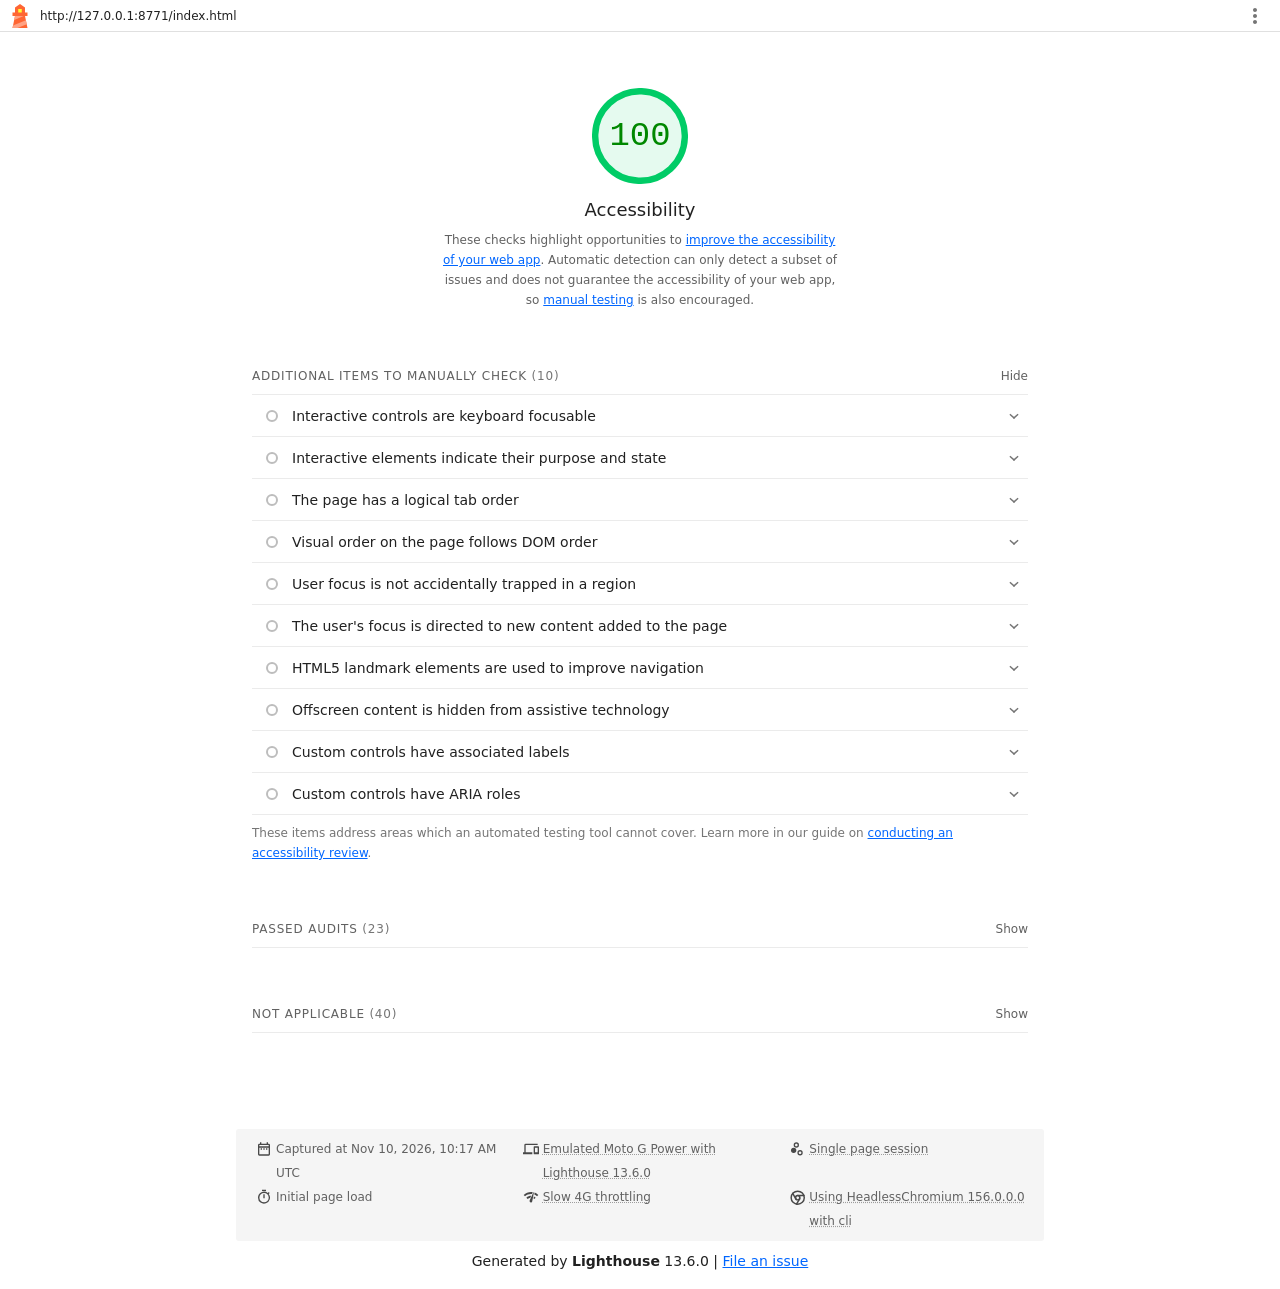
==== commit 9acba686: "Merge pull request #4 from prozzi2/fix/kr3-final-check Prepare responsive project for submission" ====
--- a/lighthouse/after/index.html
+++ b/lighthouse/after/index.html
@@ -17,7 +17,7 @@
 
   <div id="lh-log"></div>
 
-  <script>window.__LIGHTHOUSE_JSON__ = {"lighthouseVersion":"13.6.0","requestedUrl":"http://127.0.0.1:8771/index.html","mainDocumentUrl":"http://127.0.0.1:8771/index.html","finalDisplayedUrl":"http://127.0.0.1:8771/index.html","finalUrl":"http://127.0.0.1:8771/index.html","fetchTime":"2026-11-10T10:16:57.066Z","gatherMode":"navigation","runWarnings":[],"userAgent":"Mozilla/5.0 (Macintosh; Intel Mac OS X 10_15_7) AppleWebKit/537.36 (KHTML, like Gecko) HeadlessChrome/156.0.0.0 Safari/537.36","environment":{"networkUserAgent":"Mozilla/5.0 (Linux; Android 11; moto g power (2022)) AppleWebKit/537.36 (KHTML, like Gecko) Chrome/156.0.0.0 Mobile Safari/537.36","hostUserAgent":"Mozilla/5.0 (Macintosh; Intel Mac OS X 10_15_7) AppleWebKit/537.36 (KHTML, like Gecko) HeadlessChrome/156.0.0.0 Safari/537.36","benchmarkIndex":3869,"credits":{"axe-core":"4.14.0"}},"audits":{"accesskeys":{"id":"accesskeys","title":"`[accesskey]` values are unique","description":"Access keys let users quickly focus a part of the page. For proper navigation, each access key must be unique. [Learn more about access keys](https://dequeuniversity.com/rules/axe/4.14/accesskeys).","score":null,"scoreDisplayMode":"notApplicable"},"aria-allowed-attr":{"id":"aria-allowed-attr","title":"`[aria-*]` attributes match their roles","description":"Each ARIA `role` supports a specific subset of `aria-*` attributes. Mismatching these invalidates the `aria-*` attributes. [Learn how to match ARIA attributes to their roles](https://dequeuniversity.com/rules/axe/4.14/aria-allowed-attr).","score":1,"scoreDisplayMode":"binary","details":{"type":"table","headings":[{"key":"node","valueType":"node","subItemsHeading":{"key":"relatedNode","valueType":"node"},"label":"Failing Elements"}],"items":[]}},"aria-allowed-role":{"id":"aria-allowed-role","title":"Uses ARIA roles only on compatible elements","description":"Many HTML elements can only be assigned certain ARIA roles. Using ARIA roles where they are not allowed can interfere with the accessibility of the web page. [Learn more about ARIA roles](https://dequeuniversity.com/rules/axe/4.14/aria-allowed-role).","score":null,"scoreDisplayMode":"notApplicable"},"aria-command-name":{"id":"aria-command-name","title":"`button`, `link`, and `menuitem` elements have accessible names","description":"When an element doesn't have an accessible name, screen readers announce it with a generic name, making it unusable for users who rely on screen readers. [Learn how to make command elements more accessible](https://dequeuniversity.com/rules/axe/4.14/aria-command-name).","score":null,"scoreDisplayMode":"notApplicable"},"aria-conditional-attr":{"id":"aria-conditional-attr","title":"ARIA attributes are used as specified for the element's role","description":"Some ARIA attributes are only allowed on an element under certain conditions. [Learn more about conditional ARIA attributes](https://dequeuniversity.com/rules/axe/4.14/aria-conditional-attr).","score":1,"scoreDisplayMode":"binary","details":{"type":"table","headings":[{"key":"node","valueType":"node","subItemsHeading":{"key":"relatedNode","valueType":"node"},"label":"Failing Elements"}],"items":[]}},"aria-deprecated-role":{"id":"aria-deprecated-role","title":"Deprecated ARIA roles were not used","description":"Deprecated ARIA roles may not be processed correctly by assistive technology. [Learn more about deprecated ARIA roles](https://dequeuniversity.com/rules/axe/4.14/aria-deprecated-role).","score":null,"scoreDisplayMode":"notApplicable"},"aria-dialog-name":{"id":"aria-dialog-name","title":"Elements with `role=\"dialog\"` or `role=\"alertdialog\"` have accessible names.","description":"ARIA dialog elements without accessible names may prevent screen readers users from discerning the purpose of these elements. [Learn how to make ARIA dialog elements more accessible](https://dequeuniversity.com/rules/axe/4.14/aria-dialog-name).","score":null,"scoreDisplayMode":"notApplicable"},"aria-hidden-body":{"id":"aria-hidden-body","title":"`[aria-hidden=\"true\"]` is not present on the document `\u003cbody>`","description":"Assistive technologies, like screen readers, work inconsistently when `aria-hidden=\"true\"` is set on the document `\u003cbody>`. [Learn how `aria-hidden` affects the document body](https://dequeuniversity.com/rules/axe/4.14/aria-hidden-body).","score":1,"scoreDisplayMode":"binary","details":{"type":"table","headings":[{"key":"node","valueType":"node","subItemsHeading":{"key":"relatedNode","valueType":"node"},"label":"Failing Elements"}],"items":[]}},"aria-hidden-focus":{"id":"aria-hidden-focus","title":"`[aria-hidden=\"true\"]` elements do not contain focusable descendents","description":"Focusable descendents within an `[aria-hidden=\"true\"]` element prevent those interactive elements from being available to users of assistive technologies like screen readers. [Learn how `aria-hidden` affects focusable elements](https://dequeuniversity.com/rules/axe/4.14/aria-hidden-focus).","score":1,"scoreDisplayMode":"binary","details":{"type":"table","headings":[{"key":"node","valueType":"node","subItemsHeading":{"key":"relatedNode","valueType":"node"},"label":"Failing Elements"}],"items":[]}},"aria-input-field-name":{"id":"aria-input-field-name","title":"ARIA input fields have accessible names","description":"When an input field doesn't have an accessible name, screen readers announce it with a generic name, making it unusable for users who rely on screen readers. [Learn more about input field labels](https://dequeuniversity.com/rules/axe/4.14/aria-input-field-name).","score":null,"scoreDisplayMode":"notApplicable"},"aria-meter-name":{"id":"aria-meter-name","title":"ARIA `meter` elements have accessible names","description":"When a meter element doesn't have an accessible name, screen readers announce it with a generic name, making it unusable for users who rely on screen readers. [Learn how to name `meter` elements](https://dequeuniversity.com/rules/axe/4.14/aria-meter-name).","score":null,"scoreDisplayMode":"notApplicable"},"aria-progressbar-name":{"id":"aria-progressbar-name","title":"ARIA `progressbar` elements have accessible names","description":"When a `progressbar` element doesn't have an accessible name, screen readers announce it with a generic name, making it unusable for users who rely on screen readers. [Learn how to label `progressbar` elements](https://dequeuniversity.com/rules/axe/4.14/aria-progressbar-name).","score":null,"scoreDisplayMode":"notApplicable"},"aria-prohibited-attr":{"id":"aria-prohibited-attr","title":"Elements use only permitted ARIA attributes","description":"Using ARIA attributes in roles where they are prohibited can mean that important information is not communicated to users of assistive technologies. [Learn more about prohibited ARIA roles](https://dequeuniversity.com/rules/axe/4.14/aria-prohibited-attr).","score":1,"scoreDisplayMode":"binary","details":{"type":"table","headings":[{"key":"node","valueType":"node","subItemsHeading":{"key":"relatedNode","valueType":"node"},"label":"Failing Elements"}],"items":[]}},"aria-required-attr":{"id":"aria-required-attr","title":"`[role]`s have all required `[aria-*]` attributes","description":"Some ARIA roles have required attributes that describe the state of the element to screen readers. [Learn more about roles and required attributes](https://dequeuniversity.com/rules/axe/4.14/aria-required-attr).","score":null,"scoreDisplayMode":"notApplicable"},"aria-required-children":{"id":"aria-required-children","title":"Elements with an ARIA `[role]` that require children to contain a specific `[role]` have all required children.","description":"Some ARIA parent roles must contain specific child roles to perform their intended accessibility functions. [Learn more about roles and required children elements](https://dequeuniversity.com/rules/axe/4.14/aria-required-children).","score":null,"scoreDisplayMode":"notApplicable"},"aria-required-parent":{"id":"aria-required-parent","title":"`[role]`s are contained by their required parent element","description":"Some ARIA child roles must be contained by specific parent roles to properly perform their intended accessibility functions. [Learn more about ARIA roles and required parent element](https://dequeuniversity.com/rules/axe/4.14/aria-required-parent).","score":null,"scoreDisplayMode":"notApplicable"},"aria-roles":{"id":"aria-roles","title":"`[role]` values are valid","description":"ARIA roles must have valid values in order to perform their intended accessibility functions. [Learn more about valid ARIA roles](https://dequeuniversity.com/rules/axe/4.14/aria-roles).","score":null,"scoreDisplayMode":"notApplicable"},"aria-text":{"id":"aria-text","title":"Elements with the `role=text` attribute do not have focusable descendents.","description":"Adding `role=text` around a text node split by markup enables VoiceOver to treat it as one phrase, but the element's focusable descendents will not be announced. [Learn more about the `role=text` attribute](https://dequeuniversity.com/rules/axe/4.14/aria-text).","score":null,"scoreDisplayMode":"notApplicable"},"aria-toggle-field-name":{"id":"aria-toggle-field-name","title":"ARIA toggle fields have accessible names","description":"When a toggle field doesn't have an accessible name, screen readers announce it with a generic name, making it unusable for users who rely on screen readers. [Learn more about toggle fields](https://dequeuniversity.com/rules/axe/4.14/aria-toggle-field-name).","score":null,"scoreDisplayMode":"notApplicable"},"aria-tooltip-name":{"id":"aria-tooltip-name","title":"ARIA `tooltip` elements have accessible names","description":"When a tooltip element doesn't have an accessible name, screen readers announce it with a generic name, making it unusable for users who rely on screen readers. [Learn how to name `tooltip` elements](https://dequeuniversity.com/rules/axe/4.14/aria-tooltip-name).","score":null,"scoreDisplayMode":"notApplicable"},"aria-treeitem-name":{"id":"aria-treeitem-name","title":"ARIA `treeitem` elements have accessible names","description":"When a `treeitem` element doesn't have an accessible name, screen readers announce it with a generic name, making it unusable for users who rely on screen readers. [Learn more about labeling `treeitem` elements](https://dequeuniversity.com/rules/axe/4.14/aria-treeitem-name).","score":null,"scoreDisplayMode":"notApplicable"},"aria-valid-attr-value":{"id":"aria-valid-attr-value","title":"`[aria-*]` attributes have valid values","description":"Assistive technologies, like screen readers, can't interpret ARIA attributes with invalid values. [Learn more about valid values for ARIA attributes](https://dequeuniversity.com/rules/axe/4.14/aria-valid-attr-value).","score":1,"scoreDisplayMode":"binary","details":{"type":"table","headings":[{"key":"node","valueType":"node","subItemsHeading":{"key":"relatedNode","valueType":"node"},"label":"Failing Elements"}],"items":[]}},"aria-valid-attr":{"id":"aria-valid-attr","title":"`[aria-*]` attributes are valid and not misspelled","description":"Assistive technologies, like screen readers, can't interpret ARIA attributes with invalid names. [Learn more about valid ARIA attributes](https://dequeuniversity.com/rules/axe/4.14/aria-valid-attr).","score":1,"scoreDisplayMode":"binary","details":{"type":"table","headings":[{"key":"node","valueType":"node","subItemsHeading":{"key":"relatedNode","valueType":"node"},"label":"Failing Elements"}],"items":[]}},"button-name":{"id":"button-name","title":"Buttons have an accessible name","description":"When a button doesn't have an accessible name, screen readers announce it as \"button\", making it unusable for users who rely on screen readers. [Learn how to make buttons more accessible](https://dequeuniversity.com/rules/axe/4.14/button-name).","score":1,"scoreDisplayMode":"binary","details":{"type":"table","headings":[{"key":"node","valueType":"node","subItemsHeading":{"key":"relatedNode","valueType":"node"},"label":"Failing Elements"}],"items":[]}},"bypass":{"id":"bypass","title":"The page contains a heading, skip link, or landmark region","description":"Adding ways to bypass repetitive content lets keyboard users navigate the page more efficiently. [Learn more about bypass blocks](https://dequeuniversity.com/rules/axe/4.14/bypass).","score":null,"scoreDisplayMode":"notApplicable"},"color-contrast":{"id":"color-contrast","title":"Background and foreground colors have a sufficient contrast ratio","description":"Low-contrast text is difficult or impossible for many users to read. [Learn how to provide sufficient color contrast](https://dequeuniversity.com/rules/axe/4.14/color-contrast).","score":1,"scoreDisplayMode":"binary","details":{"type":"table","headings":[{"key":"node","valueType":"node","subItemsHeading":{"key":"relatedNode","valueType":"node"},"label":"Failing Elements"}],"items":[]}},"definition-list":{"id":"definition-list","title":"`\u003cdl>`'s contain only properly-ordered `\u003cdt>` and `\u003cdd>` groups, `\u003cscript>`, `\u003ctemplate>` or `\u003cdiv>` elements.","description":"When definition lists are not properly marked up, screen readers may produce confusing or inaccurate output. [Learn how to structure definition lists correctly](https://dequeuniversity.com/rules/axe/4.14/definition-list).","score":null,"scoreDisplayMode":"notApplicable"},"dlitem":{"id":"dlitem","title":"Definition list items are wrapped in `\u003cdl>` elements","description":"Definition list items (`\u003cdt>` and `\u003cdd>`) must be wrapped in a parent `\u003cdl>` element to ensure that screen readers can properly announce them. [Learn how to structure definition lists correctly](https://dequeuniversity.com/rules/axe/4.14/dlitem).","score":null,"scoreDisplayMode":"notApplicable"},"document-title":{"id":"document-title","title":"Document has a `\u003ctitle>` element","description":"The title gives screen reader users an overview of the page, and search engine users rely on it heavily to determine if a page is relevant to their search. [Learn more about document titles](https://dequeuniversity.com/rules/axe/4.14/document-title).","score":1,"scoreDisplayMode":"binary","details":{"type":"table","headings":[{"key":"node","valueType":"node","subItemsHeading":{"key":"relatedNode","valueType":"node"},"label":"Failing Elements"}],"items":[]}},"duplicate-id-aria":{"id":"duplicate-id-aria","title":"ARIA IDs are unique","description":"The value of an ARIA ID must be unique to prevent other instances from being overlooked by assistive technologies. [Learn how to fix duplicate ARIA IDs](https://dequeuniversity.com/rules/axe/4.14/duplicate-id-aria).","score":null,"scoreDisplayMode":"notApplicable"},"empty-heading":{"id":"empty-heading","title":"All heading elements contain content.","description":"A heading with no content or inaccessible text prevent screen reader users from accessing information on the page's structure. [Learn more about headings](https://dequeuniversity.com/rules/axe/4.14/empty-heading).","score":null,"scoreDisplayMode":"notApplicable"},"form-field-multiple-labels":{"id":"form-field-multiple-labels","title":"No form fields have multiple labels","description":"Form fields with multiple labels can be confusingly announced by assistive technologies like screen readers which use either the first, the last, or all of the labels. [Learn how to use form labels](https://dequeuniversity.com/rules/axe/4.14/form-field-multiple-labels).","score":null,"scoreDisplayMode":"notApplicable"},"frame-title":{"id":"frame-title","title":"`\u003cframe>` or `\u003ciframe>` elements have a title","description":"Screen reader users rely on frame titles to describe the contents of frames. [Learn more about frame titles](https://dequeuniversity.com/rules/axe/4.14/frame-title).","score":1,"scoreDisplayMode":"binary","details":{"type":"table","headings":[{"key":"node","valueType":"node","subItemsHeading":{"key":"relatedNode","valueType":"node"},"label":"Failing Elements"}],"items":[]}},"heading-order":{"id":"heading-order","title":"Heading elements appear in a sequentially-descending order","description":"Properly ordered headings that do not skip levels convey the semantic structure of the page, making it easier to navigate and understand when using assistive technologies. [Learn more about heading order](https://dequeuniversity.com/rules/axe/4.14/heading-order).","score":1,"scoreDisplayMode":"binary","details":{"type":"table","headings":[{"key":"node","valueType":"node","subItemsHeading":{"key":"relatedNode","valueType":"node"},"label":"Failing Elements"}],"items":[]}},"html-has-lang":{"id":"html-has-lang","title":"`\u003chtml>` element has a `[lang]` attribute","description":"If a page doesn't specify a `lang` attribute, a screen reader assumes that the page is in the default language that the user chose when setting up the screen reader. If the page isn't actually in the default language, then the screen reader might not announce the page's text correctly. [Learn more about the `lang` attribute](https://dequeuniversity.com/rules/axe/4.14/html-has-lang).","score":1,"scoreDisplayMode":"binary","details":{"type":"table","headings":[{"key":"node","valueType":"node","subItemsHeading":{"key":"relatedNode","valueType":"node"},"label":"Failing Elements"}],"items":[]}},"html-lang-valid":{"id":"html-lang-valid","title":"`\u003chtml>` element has a valid value for its `[lang]` attribute","description":"Specifying a valid [BCP 47 language](https://www.w3.org/International/questions/qa-choosing-language-tags#question) helps screen readers announce text properly. [Learn how to use the `lang` attribute](https://dequeuniversity.com/rules/axe/4.14/html-lang-valid).","score":1,"scoreDisplayMode":"binary","details":{"type":"table","headings":[{"key":"node","valueType":"node","subItemsHeading":{"key":"relatedNode","valueType":"node"},"label":"Failing Elements"}],"items":[]}},"html-xml-lang-mismatch":{"id":"html-xml-lang-mismatch","title":"`\u003chtml>` element has an `[xml:lang]` attribute with the same base language as the `[lang]` attribute.","description":"If the webpage does not specify a consistent language, then the screen reader might not announce the page's text correctly. [Learn more about the `lang` attribute](https://dequeuniversity.com/rules/axe/4.14/html-xml-lang-mismatch).","score":null,"scoreDisplayMode":"notApplicable"},"identical-links-same-purpose":{"id":"identical-links-same-purpose","title":"Identical links have the same purpose.","description":"Links with the same destination should have the same description, to help users understand the link's purpose and decide whether to follow it. [Learn more about identical links](https://dequeuniversity.com/rules/axe/4.14/identical-links-same-purpose).","score":null,"scoreDisplayMode":"notApplicable"},"image-alt":{"id":"image-alt","title":"Image elements have `[alt]` attributes","description":"Informative elements should aim for short, descriptive alternate text. Decorative elements can be ignored with an empty alt attribute. [Learn more about the `alt` attribute](https://dequeuniversity.com/rules/axe/4.14/image-alt).","score":1,"scoreDisplayMode":"binary","details":{"type":"table","headings":[{"key":"node","valueType":"node","subItemsHeading":{"key":"relatedNode","valueType":"node"},"label":"Failing Elements"}],"items":[]}},"image-redundant-alt":{"id":"image-redundant-alt","title":"Image elements do not have `[alt]` attributes that are redundant text.","description":"Informative elements should aim for short, descriptive alternative text. Alternative text that is exactly the same as the text adjacent to the link or image is potentially confusing for screen reader users, because the text will be read twice. [Learn more about the `alt` attribute](https://dequeuniversity.com/rules/axe/4.14/image-redundant-alt).","score":null,"scoreDisplayMode":"notApplicable"},"input-button-name":{"id":"input-button-name","title":"Input buttons have discernible text.","description":"Adding discernable and accessible text to input buttons may help screen reader users understand the purpose of the input button. [Learn more about input buttons](https://dequeuniversity.com/rules/axe/4.14/input-button-name).","score":null,"scoreDisplayMode":"notApplicable"},"input-image-alt":{"id":"input-image-alt","title":"`\u003cinput type=\"image\">` elements have `[alt]` text","description":"When an image is being used as an `\u003cinput>` button, providing alternative text can help screen reader users understand the purpose of the button. [Learn about input image alt text](https://dequeuniversity.com/rules/axe/4.14/input-image-alt).","score":null,"scoreDisplayMode":"notApplicable"},"label-content-name-mismatch":{"id":"label-content-name-mismatch","title":"Elements with visible text labels have matching accessible names.","description":"Visible text labels that do not match the accessible name can result in a confusing experience for screen reader users. [Learn more about accessible names](https://dequeuniversity.com/rules/axe/4.14/label-content-name-mismatch).","score":1,"scoreDisplayMode":"binary","details":{"type":"table","headings":[{"key":"node","valueType":"node","subItemsHeading":{"key":"relatedNode","valueType":"node"},"label":"Failing Elements"}],"items":[]}},"label":{"id":"label","title":"Form elements have associated labels","description":"Labels ensure that form controls are announced properly by assistive technologies, like screen readers. [Learn more about form element labels](https://dequeuniversity.com/rules/axe/4.14/label).","score":null,"scoreDisplayMode":"notApplicable"},"landmark-one-main":{"id":"landmark-one-main","title":"Document has a main landmark.","description":"One main landmark helps screen reader users navigate a web page. [Learn more about landmarks](https://dequeuniversity.com/rules/axe/4.14/landmark-one-main).","score":1,"scoreDisplayMode":"binary","details":{"type":"table","headings":[{"key":"node","valueType":"node","subItemsHeading":{"key":"relatedNode","valueType":"node"},"label":"Failing Elements"}],"items":[]}},"link-name":{"id":"link-name","title":"Links have a discernible name","description":"Link text (and alternate text for images, when used as links) that is discernible, unique, and focusable improves the navigation experience for screen reader users. [Learn how to make links accessible](https://dequeuniversity.com/rules/axe/4.14/link-name).","score":1,"scoreDisplayMode":"binary","details":{"type":"table","headings":[{"key":"node","valueType":"node","subItemsHeading":{"key":"relatedNode","valueType":"node"},"label":"Failing Elements"}],"items":[]}},"link-in-text-block":{"id":"link-in-text-block","title":"Links are distinguishable without relying on color.","description":"Low-contrast text is difficult or impossible for many users to read. Link text that is discernible improves the experience for users with low vision. [Learn how to make links distinguishable](https://dequeuniversity.com/rules/axe/4.14/link-in-text-block).","score":null,"scoreDisplayMode":"notApplicable"},"list":{"id":"list","title":"Lists contain only `\u003cli>` elements and script supporting elements (`\u003cscript>` and `\u003ctemplate>`).","description":"Screen readers have a specific way of announcing lists. Ensuring proper list structure aids screen reader output. [Learn more about proper list structure](https://dequeuniversity.com/rules/axe/4.14/list).","score":1,"scoreDisplayMode":"binary","details":{"type":"table","headings":[{"key":"node","valueType":"node","subItemsHeading":{"key":"relatedNode","valueType":"node"},"label":"Failing Elements"}],"items":[]}},"listitem":{"id":"listitem","title":"List items (`\u003cli>`) are contained within `\u003cul>`, `\u003col>` or `\u003cmenu>` parent elements","description":"Screen readers require list items (`\u003cli>`) to be contained within a parent `\u003cul>`, `\u003col>` or `\u003cmenu>` to be announced properly. [Learn more about proper list structure](https://dequeuniversity.com/rules/axe/4.14/listitem).","score":1,"scoreDisplayMode":"binary","details":{"type":"table","headings":[{"key":"node","valueType":"node","subItemsHeading":{"key":"relatedNode","valueType":"node"},"label":"Failing Elements"}],"items":[]}},"meta-refresh":{"id":"meta-refresh","title":"The document does not use `\u003cmeta http-equiv=\"refresh\">`","description":"Users do not expect a page to refresh automatically, and doing so will move focus back to the top of the page. This may create a frustrating or confusing experience. [Learn more about the refresh meta tag](https://dequeuniversity.com/rules/axe/4.14/meta-refresh).","score":null,"scoreDisplayMode":"notApplicable"},"meta-viewport":{"id":"meta-viewport","title":"`[user-scalable=\"no\"]` is not used in the `\u003cmeta name=\"viewport\">` element and the `[maximum-scale]` attribute is not less than 5.","description":"Disabling zooming is problematic for users with low vision who rely on screen magnification to properly see the contents of a web page. [Learn more about the viewport meta tag](https://dequeuniversity.com/rules/axe/4.14/meta-viewport).","score":1,"scoreDisplayMode":"binary","details":{"type":"table","headings":[{"key":"node","valueType":"node","subItemsHeading":{"key":"relatedNode","valueType":"node"},"label":"Failing Elements"}],"items":[]}},"object-alt":{"id":"object-alt","title":"`\u003cobject>` elements have alternate text","description":"Screen readers cannot translate non-text content. Adding alternate text to `\u003cobject>` elements helps screen readers convey meaning to users. [Learn more about alt text for `object` elements](https://dequeuniversity.com/rules/axe/4.14/object-alt).","score":null,"scoreDisplayMode":"notApplicable"},"select-name":{"id":"select-name","title":"Select elements have associated label elements.","description":"Form elements without effective labels can create frustrating experiences for screen reader users. [Learn more about the `select` element](https://dequeuniversity.com/rules/axe/4.14/select-name).","score":null,"scoreDisplayMode":"notApplicable"},"skip-link":{"id":"skip-link","title":"Skip links are focusable.","description":"Including a skip link can help users skip to the main content to save time. [Learn more about skip links](https://dequeuniversity.com/rules/axe/4.14/skip-link).","score":1,"scoreDisplayMode":"binary","details":{"type":"table","headings":[{"key":"node","valueType":"node","subItemsHeading":{"key":"relatedNode","valueType":"node"},"label":"Failing Elements"}],"items":[]}},"tabindex":{"id":"tabindex","title":"No element has a `[tabindex]` value greater than 0","description":"A value greater than 0 implies an explicit navigation ordering. Although technically valid, this often creates frustrating experiences for users who rely on assistive technologies. [Learn more about the `tabindex` attribute](https://dequeuniversity.com/rules/axe/4.14/tabindex).","score":1,"scoreDisplayMode":"binary","details":{"type":"table","headings":[{"key":"node","valueType":"node","subItemsHeading":{"key":"relatedNode","valueType":"node"},"label":"Failing Elements"}],"items":[]}},"table-duplicate-name":{"id":"table-duplicate-name","title":"Tables have different content in the summary attribute and `\u003ccaption>`.","description":"The summary attribute should describe the table structure, while `\u003ccaption>` should have the onscreen title. Accurate table mark-up helps users of screen readers. [Learn more about summary and caption](https://dequeuniversity.com/rules/axe/4.14/table-duplicate-name).","score":null,"scoreDisplayMode":"notApplicable"},"table-fake-caption":{"id":"table-fake-caption","title":"Tables use `\u003ccaption>` instead of cells with the `[colspan]` attribute to indicate a caption.","description":"Screen readers have features to make navigating tables easier. Ensuring that tables use the actual caption element instead of cells with the `[colspan]` attribute may improve the experience for screen reader users. [Learn more about captions](https://dequeuniversity.com/rules/axe/4.14/table-fake-caption).","score":null,"scoreDisplayMode":"notApplicable"},"target-size":{"id":"target-size","title":"Touch targets have sufficient size and spacing.","description":"Touch targets with sufficient size and spacing help users who may have difficulty targeting small controls to activate the targets. [Learn more about touch targets](https://dequeuniversity.com/rules/axe/4.14/target-size).","score":1,"scoreDisplayMode":"binary","details":{"type":"table","headings":[{"key":"node","valueType":"node","subItemsHeading":{"key":"relatedNode","valueType":"node"},"label":"Failing Elements"}],"items":[]}},"td-has-header":{"id":"td-has-header","title":"`\u003ctd>` elements in a large `\u003ctable>` have one or more table headers.","description":"Screen readers have features to make navigating tables easier. Ensuring that `\u003ctd>` elements in a large table (3 or more cells in width and height) have an associated table header may improve the experience for screen reader users. [Learn more about table headers](https://dequeuniversity.com/rules/axe/4.14/td-has-header).","score":null,"scoreDisplayMode":"notApplicable"},"td-headers-attr":{"id":"td-headers-attr","title":"Cells in a `\u003ctable>` element that use the `[headers]` attribute refer to table cells within the same table.","description":"Screen readers have features to make navigating tables easier. Ensuring `\u003ctd>` cells using the `[headers]` attribute only refer to other cells in the same table may improve the experience for screen reader users. [Learn more about the `headers` attribute](https://dequeuniversity.com/rules/axe/4.14/td-headers-attr).","score":null,"scoreDisplayMode":"notApplicable"},"th-has-data-cells":{"id":"th-has-data-cells","title":"`\u003cth>` elements and elements with `[role=\"columnheader\"/\"rowheader\"]` have data cells they describe.","description":"Screen readers have features to make navigating tables easier. Ensuring table headers always refer to some set of cells may improve the experience for screen reader users. [Learn more about table headers](https://dequeuniversity.com/rules/axe/4.14/th-has-data-cells).","score":null,"scoreDisplayMode":"notApplicable"},"valid-lang":{"id":"valid-lang","title":"`[lang]` attributes have a valid value","description":"Specifying a valid [BCP 47 language](https://www.w3.org/International/questions/qa-choosing-language-tags#question) on elements helps ensure that text is pronounced correctly by a screen reader. [Learn how to use the `lang` attribute](https://dequeuniversity.com/rules/axe/4.14/valid-lang).","score":null,"scoreDisplayMode":"notApplicable"},"video-caption":{"id":"video-caption","title":"`\u003cvideo>` elements contain a `\u003ctrack>` element with `[kind=\"captions\"]`","description":"When a video provides a caption it is easier for deaf and hearing impaired users to access its information. [Learn more about video captions](https://dequeuniversity.com/rules/axe/4.14/video-caption).","score":null,"scoreDisplayMode":"notApplicable"},"custom-controls-labels":{"id":"custom-controls-labels","title":"Custom controls have associated labels","description":"Custom interactive controls have associated labels, provided by aria-label or aria-labelledby. [Learn more about custom controls and labels](https://developer.chrome.com/docs/lighthouse/accessibility/custom-controls-labels/).","score":null,"scoreDisplayMode":"manual"},"custom-controls-roles":{"id":"custom-controls-roles","title":"Custom controls have ARIA roles","description":"Custom interactive controls have appropriate ARIA roles. [Learn how to add roles to custom controls](https://developer.chrome.com/docs/lighthouse/accessibility/custom-control-roles/).","score":null,"scoreDisplayMode":"manual"},"focus-traps":{"id":"focus-traps","title":"User focus is not accidentally trapped in a region","description":"A user can tab into and out of any control or region without accidentally trapping their focus. [Learn how to avoid focus traps](https://developer.chrome.com/docs/lighthouse/accessibility/focus-traps/).","score":null,"scoreDisplayMode":"manual"},"focusable-controls":{"id":"focusable-controls","title":"Interactive controls are keyboard focusable","description":"Custom interactive controls are keyboard focusable and display a focus indicator. [Learn how to make custom controls focusable](https://developer.chrome.com/docs/lighthouse/accessibility/focusable-controls/).","score":null,"scoreDisplayMode":"manual"},"interactive-element-affordance":{"id":"interactive-element-affordance","title":"Interactive elements indicate their purpose and state","description":"Interactive elements, such as links and buttons, should indicate their state and be distinguishable from non-interactive elements. [Learn how to decorate interactive elements with affordance hints](https://developer.chrome.com/docs/lighthouse/accessibility/interactive-element-affordance/).","score":null,"scoreDisplayMode":"manual"},"logical-tab-order":{"id":"logical-tab-order","title":"The page has a logical tab order","description":"Tabbing through the page follows the visual layout. Users cannot focus elements that are offscreen. [Learn more about logical tab ordering](https://developer.chrome.com/docs/lighthouse/accessibility/logical-tab-order/).","score":null,"scoreDisplayMode":"manual"},"managed-focus":{"id":"managed-focus","title":"The user's focus is directed to new content added to the page","description":"If new content, such as a dialog, is added to the page, the user's focus is directed to it. [Learn how to direct focus to new content](https://developer.chrome.com/docs/lighthouse/accessibility/managed-focus/).","score":null,"scoreDisplayMode":"manual"},"offscreen-content-hidden":{"id":"offscreen-content-hidden","title":"Offscreen content is hidden from assistive technology","description":"Offscreen content is hidden with display: none or aria-hidden=true. [Learn how to properly hide offscreen content](https://developer.chrome.com/docs/lighthouse/accessibility/offscreen-content-hidden/).","score":null,"scoreDisplayMode":"manual"},"use-landmarks":{"id":"use-landmarks","title":"HTML5 landmark elements are used to improve navigation","description":"Landmark elements (`\u003cmain>`, `\u003cnav>`, etc.) are used to improve the keyboard navigation of the page for assistive technology. [Learn more about landmark elements](https://developer.chrome.com/docs/lighthouse/accessibility/use-landmarks/).","score":null,"scoreDisplayMode":"manual"},"visual-order-follows-dom":{"id":"visual-order-follows-dom","title":"Visual order on the page follows DOM order","description":"DOM order matches the visual order, improving navigation for assistive technology. [Learn more about DOM and visual ordering](https://developer.chrome.com/docs/lighthouse/accessibility/visual-order-follows-dom/).","score":null,"scoreDisplayMode":"manual"},"autocomplete-valid":{"id":"autocomplete-valid","title":"`autocomplete` attributes are used correctly","description":"The `autocomplete` attribute values must be valid and correctly applied for screen readers to function correctly. [Learn more about valid autocomplete values](https://dequeuniversity.com/rules/axe/4.14/autocomplete-valid).","score":null,"scoreDisplayMode":"notApplicable"},"presentation-role-conflict":{"id":"presentation-role-conflict","title":"Elements with `role=\"none\"` or `role=\"presentation\"` do not have conflicts","description":"There are certain cases where the semantic role of an element with `role=\"none\"` or `role=\"presentation\"` does not resolve to none or presentation. To ensure the element remains removed from the accessibility tree, you should not add any global ARIA attributes to the element or make it focusable. [Learn more about presentation role conflict](https://dequeuniversity.com/rules/axe/4.14/presentation-role-conflict).","score":null,"scoreDisplayMode":"notApplicable"},"svg-img-alt":{"id":"svg-img-alt","title":"SVG elements with an `img` role have an accessible text alternative","description":"Ensures SVG elements with an `img`, `graphics-document` or `graphics-symbol` role have an accessible text alternative. [Learn more about SVG alt text](https://dequeuniversity.com/rules/axe/4.14/svg-img-alt).","score":null,"scoreDisplayMode":"notApplicable"}},"configSettings":{"output":["html","json"],"maxWaitForFcp":30000,"maxWaitForLoad":45000,"pauseAfterFcpMs":1000,"pauseAfterLoadMs":1000,"networkQuietThresholdMs":1000,"cpuQuietThresholdMs":1000,"formFactor":"mobile","throttling":{"rttMs":150,"throughputKbps":1638.4,"requestLatencyMs":562.5,"downloadThroughputKbps":1474.5600000000002,"uploadThroughputKbps":675,"cpuSlowdownMultiplier":4},"throttlingMethod":"simulate","screenEmulation":{"mobile":true,"width":412,"height":823,"deviceScaleFactor":1.75,"disabled":false},"emulatedUserAgent":"Mozilla/5.0 (Linux; Android 11; moto g power (2022)) AppleWebKit/537.36 (KHTML, like Gecko) Chrome/136.0.0.0 Mobile Safari/537.36","auditMode":false,"gatherMode":false,"clearStorageTypes":["file_systems","shader_cache","service_workers","cache_storage"],"disableStorageReset":false,"debugNavigation":false,"channel":"cli","usePassiveGathering":false,"disableFullPageScreenshot":false,"skipAboutBlank":false,"blankPage":"about:blank","ignoreStatusCode":false,"locale":"en-US","blockedUrlPatterns":null,"additionalTraceCategories":null,"extraHeaders":null,"precomputedLanternData":null,"onlyAudits":null,"onlyCategories":["accessibility"],"skipAudits":null},"categories":{"accessibility":{"title":"Accessibility","description":"These checks highlight opportunities to [improve the accessibility of your web app](https://developer.chrome.com/docs/lighthouse/accessibility/). Automatic detection can only detect a subset of issues and does not guarantee the accessibility of your web app, so [manual testing](https://web.dev/articles/how-to-review) is also encouraged.","manualDescription":"These items address areas which an automated testing tool cannot cover. Learn more in our guide on [conducting an accessibility review](https://web.dev/articles/how-to-review).","supportedModes":["navigation","snapshot"],"auditRefs":[{"id":"accesskeys","weight":0,"group":"a11y-navigation"},{"id":"aria-allowed-attr","weight":10,"group":"a11y-aria"},{"id":"aria-command-name","weight":0,"group":"a11y-aria"},{"id":"aria-conditional-attr","weight":7,"group":"a11y-aria"},{"id":"aria-deprecated-role","weight":0,"group":"a11y-aria"},{"id":"aria-dialog-name","weight":0,"group":"a11y-aria"},{"id":"aria-hidden-body","weight":10,"group":"a11y-aria"},{"id":"aria-hidden-focus","weight":7,"group":"a11y-aria"},{"id":"aria-input-field-name","weight":0,"group":"a11y-aria"},{"id":"aria-meter-name","weight":0,"group":"a11y-aria"},{"id":"aria-progressbar-name","weight":0,"group":"a11y-aria"},{"id":"aria-prohibited-attr","weight":7,"group":"a11y-aria"},{"id":"aria-required-attr","weight":0,"group":"a11y-aria"},{"id":"aria-required-children","weight":0,"group":"a11y-aria"},{"id":"aria-required-parent","weight":0,"group":"a11y-aria"},{"id":"aria-roles","weight":0,"group":"a11y-aria"},{"id":"aria-text","weight":0,"group":"a11y-aria"},{"id":"aria-toggle-field-name","weight":0,"group":"a11y-aria"},{"id":"aria-tooltip-name","weight":0,"group":"a11y-aria"},{"id":"aria-treeitem-name","weight":0,"group":"a11y-aria"},{"id":"aria-valid-attr-value","weight":10,"group":"a11y-aria"},{"id":"aria-valid-attr","weight":10,"group":"a11y-aria"},{"id":"button-name","weight":10,"group":"a11y-names-labels"},{"id":"bypass","weight":0,"group":"a11y-navigation"},{"id":"color-contrast","weight":7,"group":"a11y-color-contrast"},{"id":"definition-list","weight":0,"group":"a11y-tables-lists"},{"id":"dlitem","weight":0,"group":"a11y-tables-lists"},{"id":"document-title","weight":7,"group":"a11y-names-labels"},{"id":"duplicate-id-aria","weight":0,"group":"a11y-aria"},{"id":"form-field-multiple-labels","weight":0,"group":"a11y-names-labels"},{"id":"frame-title","weight":7,"group":"a11y-names-labels"},{"id":"heading-order","weight":3,"group":"a11y-navigation"},{"id":"html-has-lang","weight":7,"group":"a11y-language"},{"id":"html-lang-valid","weight":7,"group":"a11y-language"},{"id":"html-xml-lang-mismatch","weight":0,"group":"a11y-language"},{"id":"image-alt","weight":10,"group":"a11y-names-labels"},{"id":"input-button-name","weight":0,"group":"a11y-names-labels"},{"id":"input-image-alt","weight":0,"group":"a11y-names-labels"},{"id":"label","weight":0,"group":"a11y-names-labels"},{"id":"link-in-text-block","weight":0,"group":"a11y-color-contrast"},{"id":"link-name","weight":7,"group":"a11y-names-labels"},{"id":"list","weight":7,"group":"a11y-tables-lists"},{"id":"listitem","weight":7,"group":"a11y-tables-lists"},{"id":"meta-refresh","weight":0,"group":"a11y-best-practices"},{"id":"meta-viewport","weight":10,"group":"a11y-best-practices"},{"id":"object-alt","weight":0,"group":"a11y-names-labels"},{"id":"select-name","weight":0,"group":"a11y-names-labels"},{"id":"skip-link","weight":3,"group":"a11y-names-labels"},{"id":"tabindex","weight":7,"group":"a11y-navigation"},{"id":"target-size","weight":7,"group":"a11y-best-practices"},{"id":"td-headers-attr","weight":0,"group":"a11y-tables-lists"},{"id":"th-has-data-cells","weight":0,"group":"a11y-tables-lists"},{"id":"valid-lang","weight":0,"group":"a11y-language"},{"id":"video-caption","weight":0,"group":"a11y-audio-video"},{"id":"landmark-one-main","weight":3,"group":"a11y-best-practices"},{"id":"autocomplete-valid","weight":0,"group":"a11y-best-practices"},{"id":"presentation-role-conflict","weight":0,"group":"a11y-best-practices"},{"id":"svg-img-alt","weight":0,"group":"a11y-best-practices"},{"id":"focusable-controls","weight":0},{"id":"interactive-element-affordance","weight":0},{"id":"logical-tab-order","weight":0},{"id":"visual-order-follows-dom","weight":0},{"id":"focus-traps","weight":0},{"id":"managed-focus","weight":0},{"id":"use-landmarks","weight":0},{"id":"offscreen-content-hidden","weight":0},{"id":"custom-controls-labels","weight":0},{"id":"custom-controls-roles","weight":0},{"id":"table-duplicate-name","weight":0,"group":"a11y-best-practices"},{"id":"empty-heading","weight":0,"group":"a11y-best-practices"},{"id":"aria-allowed-role","weight":0,"group":"a11y-best-practices"},{"id":"image-redundant-alt","weight":0,"group":"a11y-names-labels"},{"id":"identical-links-same-purpose","weight":0,"group":"a11y-best-practices"},{"id":"label-content-name-mismatch","weight":0,"group":"hidden"},{"id":"table-fake-caption","weight":0,"group":"hidden"},{"id":"td-has-header","weight":0,"group":"hidden"}],"id":"accessibility","score":1}},"categoryGroups":{"metrics":{"title":"Metrics"},"insights":{"title":"Insights","description":"These insights are also available in the Chrome DevTools Performance Panel - [record a trace](https://developer.chrome.com/docs/devtools/performance/reference) to view more detailed information."},"diagnostics":{"title":"Diagnostics","description":"More information about the performance of your application. These numbers don't [directly affect](https://developer.chrome.com/docs/lighthouse/performance/performance-scoring/) the Performance score."},"a11y-best-practices":{"title":"Best practices","description":"These items highlight common accessibility best practices."},"a11y-color-contrast":{"title":"Contrast","description":"These are opportunities to improve the legibility of your content."},"a11y-names-labels":{"title":"Names and labels","description":"These are opportunities to improve the semantics of the controls in your application. This may enhance the experience for users of assistive technology, like a screen reader."},"a11y-navigation":{"title":"Navigation","description":"These are opportunities to improve keyboard navigation in your application."},"a11y-aria":{"title":"ARIA","description":"These are opportunities to improve the usage of ARIA in your application which may enhance the experience for users of assistive technology, like a screen reader."},"a11y-language":{"title":"Internationalization and localization","description":"These are opportunities to improve the interpretation of your content by users in different locales."},"a11y-audio-video":{"title":"Audio and video","description":"These are opportunities to provide alternative content for audio and video. This may improve the experience for users with hearing or vision impairments."},"a11y-tables-lists":{"title":"Tables and lists","description":"These are opportunities to improve the experience of reading tabular or list data using assistive technology, like a screen reader."},"seo-mobile":{"title":"Mobile Friendly","description":"Make sure your pages are mobile friendly so users don’t have to pinch or zoom in order to read the content pages. [Learn how to make pages mobile-friendly](https://developers.google.com/search/mobile-sites/)."},"seo-content":{"title":"Content Best Practices","description":"Format your HTML in a way that enables crawlers to better understand your app’s content."},"seo-crawl":{"title":"Crawling and Indexing","description":"To appear in search results, crawlers need access to your app."},"best-practices-trust-safety":{"title":"Trust and Safety"},"best-practices-ux":{"title":"User Experience"},"best-practices-browser-compat":{"title":"Browser Compatibility"},"best-practices-general":{"title":"General"},"webmcp":{"title":"WebMCP","description":"Audits validating WebMCP integration."},"agent-accessibility":{"title":"Agent Accessibility","description":"These audits highlight best practices for improving the accessibility of the website for AI agents."},"agent-discoverability":{"title":"Agent Discoverability","description":"These audits validate that websites expose discoverable resources, documentation, and catalogs for AI agents."},"hidden":{"title":""}},"stackPacks":[],"entities":[{"name":"127.0.0.1","origins":["http://127.0.0.1:8771"],"isFirstParty":true,"isUnrecognized":true},{"name":"yandex.ru","origins":["https://yandex.ru","https://core-renderer-tiles.maps.yandex.ru"],"isUnrecognized":true},{"name":"Yandex CDN","homepage":"https://yandex.ru/","origins":["https://maps.yastatic.net"],"category":"cdn"},{"name":"Yandex Metrica","homepage":"https://metrica.yandex.com/about?","origins":["https://mc.yandex.ru"],"category":"analytics"}],"fullPageScreenshot":{"screenshot":{"data":"[data-uri]","width":412,"height":5483},"nodes":{}},"timing":{"entries":[{"startTime":737.33,"name":"lh:config","duration":160.02,"entryType":"measure"},{"startTime":738.04,"name":"lh:config:resolveArtifactsToDefns","duration":12.88,"entryType":"measure"},{"startTime":897.43,"name":"lh:runner:gather","duration":8496.09,"entryType":"measure"},{"startTime":941.26,"name":"lh:driver:connect","duration":2.74,"entryType":"measure"},{"startTime":944.15,"name":"lh:driver:navigate","duration":4.09,"entryType":"measure"},{"startTime":948.51,"name":"lh:gather:getBenchmarkIndex","duration":1002.31,"entryType":"measure"},{"startTime":1950.93,"name":"lh:gather:getVersion","duration":0.42,"entryType":"measure"},{"startTime":1951.39,"name":"lh:gather:getDevicePixelRatio","duration":0.49,"entryType":"measure"},{"startTime":1952.36,"name":"lh:prepare:navigationMode","duration":31.46,"entryType":"measure"},{"startTime":1952.74,"name":"lh:gather:getVersion","duration":0.2,"entryType":"measure"},{"startTime":1961.09,"name":"lh:storage:clearDataForOrigin","duration":14.83,"entryType":"measure"},{"startTime":1976.01,"name":"lh:storage:clearBrowserCaches","duration":7.12,"entryType":"measure"},{"startTime":1983.47,"name":"lh:gather:prepareThrottlingAndNetwork","duration":0.34,"entryType":"measure"},{"startTime":1990.45,"name":"lh:driver:navigate","duration":5611.64,"entryType":"measure"},{"startTime":7604.41,"name":"lh:computed:NetworkRecords","duration":2.02,"entryType":"measure"},{"startTime":7606.74,"name":"lh:gather:getArtifact:DevtoolsLog","duration":0.02,"entryType":"measure"},{"startTime":7606.76,"name":"lh:gather:getArtifact:Accessibility","duration":586.38,"entryType":"measure"},{"startTime":8193.38,"name":"lh:gather:getArtifact:NetworkUserAgent","duration":0.08,"entryType":"measure"},{"startTime":8193.47,"name":"lh:gather:getArtifact:Stacks","duration":9.02,"entryType":"measure"},{"startTime":8193.55,"name":"lh:gather:collectStacks","duration":8.92,"entryType":"measure"},{"startTime":8202.51,"name":"lh:gather:getArtifact:FullPageScreenshot","duration":1169.56,"entryType":"measure"},{"startTime":9368.48,"name":"lh:gather:getVersion","duration":0.78,"entryType":"measure"},{"startTime":9393.72,"name":"lh:runner:audit","duration":76.05,"entryType":"measure"},{"startTime":9393.78,"name":"lh:runner:auditing","duration":75.65,"entryType":"measure"},{"startTime":9394.4,"name":"lh:audit:accesskeys","duration":0.55,"entryType":"measure"},{"startTime":9395.08,"name":"lh:audit:aria-allowed-attr","duration":1.72,"entryType":"measure"},{"startTime":9396.92,"name":"lh:audit:aria-allowed-role","duration":1.71,"entryType":"measure"},{"startTime":9398.83,"name":"lh:audit:aria-command-name","duration":0.66,"entryType":"measure"},{"startTime":9399.62,"name":"lh:audit:aria-conditional-attr","duration":1.95,"entryType":"measure"},{"startTime":9401.68,"name":"lh:audit:aria-deprecated-role","duration":0.61,"entryType":"measure"},{"startTime":9402.37,"name":"lh:audit:aria-dialog-name","duration":0.39,"entryType":"measure"},{"startTime":9402.85,"name":"lh:audit:aria-hidden-body","duration":1.25,"entryType":"measure"},{"startTime":9404.22,"name":"lh:audit:aria-hidden-focus","duration":1.41,"entryType":"measure"},{"startTime":9405.77,"name":"lh:audit:aria-input-field-name","duration":0.65,"entryType":"measure"},{"startTime":9406.53,"name":"lh:audit:aria-meter-name","duration":0.52,"entryType":"measure"},{"startTime":9407.17,"name":"lh:audit:aria-progressbar-name","duration":0.46,"entryType":"measure"},{"startTime":9407.73,"name":"lh:audit:aria-prohibited-attr","duration":1.28,"entryType":"measure"},{"startTime":9409.11,"name":"lh:audit:aria-required-attr","duration":0.54,"entryType":"measure"},{"startTime":9409.77,"name":"lh:audit:aria-required-children","duration":0.55,"entryType":"measure"},{"startTime":9410.39,"name":"lh:audit:aria-required-parent","duration":0.48,"entryType":"measure"},{"startTime":9410.96,"name":"lh:audit:aria-roles","duration":0.48,"entryType":"measure"},{"startTime":9411.53,"name":"lh:audit:aria-text","duration":0.71,"entryType":"measure"},{"startTime":9412.36,"name":"lh:audit:aria-toggle-field-name","duration":0.84,"entryType":"measure"},{"startTime":9413.33,"name":"lh:audit:aria-tooltip-name","duration":0.61,"entryType":"measure"},{"startTime":9414.07,"name":"lh:audit:aria-treeitem-name","duration":0.82,"entryType":"measure"},{"startTime":9414.99,"name":"lh:audit:aria-valid-attr-value","duration":1.2,"entryType":"measure"},{"startTime":9416.26,"name":"lh:audit:aria-valid-attr","duration":0.98,"entryType":"measure"},{"startTime":9417.33,"name":"lh:audit:button-name","duration":1.22,"entryType":"measure"},{"startTime":9418.64,"name":"lh:audit:bypass","duration":1.1,"entryType":"measure"},{"startTime":9419.83,"name":"lh:audit:color-contrast","duration":1.14,"entryType":"measure"},{"startTime":9421.13,"name":"lh:audit:definition-list","duration":0.72,"entryType":"measure"},{"startTime":9421.95,"name":"lh:audit:dlitem","duration":0.69,"entryType":"measure"},{"startTime":9422.72,"name":"lh:audit:document-title","duration":1.37,"entryType":"measure"},{"startTime":9424.19,"name":"lh:audit:duplicate-id-aria","duration":1,"entryType":"measure"},{"startTime":9425.28,"name":"lh:audit:empty-heading","duration":1.1,"entryType":"measure"},{"startTime":9426.45,"name":"lh:audit:form-field-multiple-labels","duration":0.69,"entryType":"measure"},{"startTime":9427.22,"name":"lh:audit:frame-title","duration":0.94,"entryType":"measure"},{"startTime":9428.24,"name":"lh:audit:heading-order","duration":1.32,"entryType":"measure"},{"startTime":9429.66,"name":"lh:audit:html-has-lang","duration":1.12,"entryType":"measure"},{"startTime":9430.86,"name":"lh:audit:html-lang-valid","duration":1.17,"entryType":"measure"},{"startTime":9432.12,"name":"lh:audit:html-xml-lang-mismatch","duration":0.66,"entryType":"measure"},{"startTime":9432.86,"name":"lh:audit:identical-links-same-purpose","duration":1.01,"entryType":"measure"},{"startTime":9433.94,"name":"lh:audit:image-alt","duration":1.01,"entryType":"measure"},{"startTime":9435.04,"name":"lh:audit:image-redundant-alt","duration":1.37,"entryType":"measure"},{"startTime":9436.5,"name":"lh:audit:input-button-name","duration":0.77,"entryType":"measure"},{"startTime":9437.38,"name":"lh:audit:input-image-alt","duration":0.63,"entryType":"measure"},{"startTime":9438.09,"name":"lh:audit:label-content-name-mismatch","duration":1.08,"entryType":"measure"},{"startTime":9439.25,"name":"lh:audit:label","duration":0.84,"entryType":"measure"},{"startTime":9440.23,"name":"lh:audit:landmark-one-main","duration":7.64,"entryType":"measure"},{"startTime":9447.98,"name":"lh:audit:link-name","duration":1.12,"entryType":"measure"},{"startTime":9449.17,"name":"lh:audit:link-in-text-block","duration":0.66,"entryType":"measure"},{"startTime":9449.91,"name":"lh:audit:list","duration":1.03,"entryType":"measure"},{"startTime":9451.03,"name":"lh:audit:listitem","duration":1.01,"entryType":"measure"},{"startTime":9452.11,"name":"lh:audit:meta-refresh","duration":0.74,"entryType":"measure"},{"startTime":9452.94,"name":"lh:audit:meta-viewport","duration":1.03,"entryType":"measure"},{"startTime":9454.04,"name":"lh:audit:object-alt","duration":0.79,"entryType":"measure"},{"startTime":9454.91,"name":"lh:audit:select-name","duration":0.82,"entryType":"measure"},{"startTime":9455.8,"name":"lh:audit:skip-link","duration":1.09,"entryType":"measure"},{"startTime":9456.98,"name":"lh:audit:tabindex","duration":1.11,"entryType":"measure"},{"startTime":9458.17,"name":"lh:audit:table-duplicate-name","duration":0.84,"entryType":"measure"},{"startTime":9459.09,"name":"lh:audit:table-fake-caption","duration":0.88,"entryType":"measure"},{"startTime":9460.05,"name":"lh:audit:target-size","duration":1.04,"entryType":"measure"},{"startTime":9461.17,"name":"lh:audit:td-has-header","duration":1.08,"entryType":"measure"},{"startTime":9462.34,"name":"lh:audit:td-headers-attr","duration":0.96,"entryType":"measure"},{"startTime":9463.37,"name":"lh:audit:th-has-data-cells","duration":0.98,"entryType":"measure"},{"startTime":9464.44,"name":"lh:audit:valid-lang","duration":1.07,"entryType":"measure"},{"startTime":9465.58,"name":"lh:audit:video-caption","duration":1.02,"entryType":"measure"},{"startTime":9466.62,"name":"lh:audit:custom-controls-labels","duration":0.09,"entryType":"measure"},{"startTime":9466.71,"name":"lh:audit:custom-controls-roles","duration":0.01,"entryType":"measure"},{"startTime":9466.72,"name":"lh:audit:focus-traps","duration":0.01,"entryType":"measure"},{"startTime":9466.73,"name":"lh:audit:focusable-controls","duration":0,"entryType":"measure"},{"startTime":9466.74,"name":"lh:audit:interactive-element-affordance","duration":0,"entryType":"measure"},{"startTime":9466.74,"name":"lh:audit:logical-tab-order","duration":0.01,"entryType":"measure"},{"startTime":9466.75,"name":"lh:audit:managed-focus","duration":0,"entryType":"measure"},{"startTime":9466.76,"name":"lh:audit:offscreen-content-hidden","duration":0.01,"entryType":"measure"},{"startTime":9466.77,"name":"lh:audit:use-landmarks","duration":0.01,"entryType":"measure"},{"startTime":9466.78,"name":"lh:audit:visual-order-follows-dom","duration":0,"entryType":"measure"},{"startTime":9466.86,"name":"lh:audit:autocomplete-valid","duration":0.58,"entryType":"measure"},{"startTime":9467.53,"name":"lh:audit:presentation-role-conflict","duration":0.93,"entryType":"measure"},{"startTime":9468.55,"name":"lh:audit:svg-img-alt","duration":0.88,"entryType":"measure"},{"startTime":9469.44,"name":"lh:runner:generate","duration":0.33,"entryType":"measure"},{"startTime":9469.97,"name":"lh:computed:EntityClassification","duration":1.3,"entryType":"measure"}],"total":8572.14},"i18n":{"rendererFormattedStrings":{"calculatorLink":"See calculator.","collapseView":"Collapse view","crcInitialNavigation":"Initial Navigation","crcLongestDurationLabel":"Maximum critical path latency:","dropdownCopyJSON":"Copy JSON","dropdownDarkTheme":"Toggle Dark Theme","dropdownPrintExpanded":"Print Expanded","dropdownPrintSummary":"Print Summary","dropdownSaveGist":"Save as Gist","dropdownSaveHTML":"Save as HTML","dropdownSaveJSON":"Save as JSON","dropdownViewUnthrottledTrace":"View Unthrottled Trace","dropdownViewer":"Open in Viewer","errorLabel":"Error!","errorMissingAuditInfo":"Report error: no audit information","expandView":"Expand view","firstPartyChipLabel":"1st party","footerIssue":"File an issue","hide":"Hide","labDataTitle":"Lab Data","lsPerformanceCategoryDescription":"[Lighthouse](https://developers.google.com/web/tools/lighthouse/) analysis of the current page on an emulated mobile network. Values are estimated and may vary.","manualAuditsGroupTitle":"Additional items to manually check","notApplicableAuditsGroupTitle":"Not applicable","openInANewTabTooltip":"Open in a new tab","opportunityResourceColumnLabel":"Opportunity","opportunitySavingsColumnLabel":"Estimated Savings","passedAuditsGroupTitle":"Passed audits","runtimeAnalysisWindow":"Initial page load","runtimeAnalysisWindowSnapshot":"Point-in-time snapshot","runtimeAnalysisWindowTimespan":"User interactions timespan","runtimeCustom":"Custom throttling","runtimeDesktopEmulation":"Emulated Desktop","runtimeMobileEmulation":"Emulated Moto G Power","runtimeNoEmulation":"No emulation","runtimeSettingsArdVersion":"ARD version","runtimeSettingsAxeVersion":"Axe version","runtimeSettingsBenchmark":"Unthrottled CPU/Memory Power","runtimeSettingsCPUThrottling":"CPU throttling","runtimeSettingsDevice":"Device","runtimeSettingsNetworkThrottling":"Network throttling","runtimeSettingsScreenEmulation":"Screen emulation","runtimeSettingsUANetwork":"User agent (network)","runtimeSingleLoad":"Single page session","runtimeSingleLoadTooltip":"This data is taken from a single page session, as opposed to field data summarizing many sessions.","runtimeSlow4g":"Slow 4G throttling","runtimeUnknown":"Unknown","show":"Show","showRelevantAudits":"Show audits relevant to:","snippetCollapseButtonLabel":"Collapse snippet","snippetExpandButtonLabel":"Expand snippet","thirdPartyResourcesLabel":"Show 3rd-party resources","throttlingProvided":"Provided by environment","toplevelWarningsMessage":"There were issues affecting this run of Lighthouse:","unattributable":"Unattributable","unscoredLabel":"Unscored","unscoredTitle":"This audit does not contribute to the overall category score.","varianceDisclaimer":"Values are estimated and may vary. The [performance score is calculated](https://developer.chrome.com/docs/lighthouse/performance/performance-scoring/) directly from these metrics.","viewTraceLabel":"View Trace","viewTreemapLabel":"View Treemap","warningAuditsGroupTitle":"Passed audits but with warnings","warningHeader":"Warnings: "},"icuMessagePaths":{"core/audits/accessibility/accesskeys.js | title":["audits.accesskeys.title"],"core/audits/accessibility/accesskeys.js | description":["audits.accesskeys.description"],"core/audits/accessibility/aria-allowed-attr.js | title":["audits[aria-allowed-attr].title"],"core/audits/accessibility/aria-allowed-attr.js | description":["audits[aria-allowed-attr].description"],"core/lib/i18n/i18n.js | columnFailingElem":["audits[aria-allowed-attr].details.headings[0].label","audits[aria-conditional-attr].details.headings[0].label","audits[aria-hidden-body].details.headings[0].label","audits[aria-hidden-focus].details.headings[0].label","audits[aria-prohibited-attr].details.headings[0].label","audits[aria-valid-attr-value].details.headings[0].label","audits[aria-valid-attr].details.headings[0].label","audits[button-name].details.headings[0].label","audits[color-contrast].details.headings[0].label","audits[document-title].details.headings[0].label","audits[frame-title].details.headings[0].label","audits[heading-order].details.headings[0].label","audits[html-has-lang].details.headings[0].label","audits[html-lang-valid].details.headings[0].label","audits[image-alt].details.headings[0].label","audits[label-content-name-mismatch].details.headings[0].label","audits[landmark-one-main].details.headings[0].label","audits[link-name].details.headings[0].label","audits.list.details.headings[0].label","audits.listitem.details.headings[0].label","audits[meta-viewport].details.headings[0].label","audits[skip-link].details.headings[0].label","audits.tabindex.details.headings[0].label","audits[target-size].details.headings[0].label"],"core/audits/accessibility/aria-allowed-role.js | title":["audits[aria-allowed-role].title"],"core/audits/accessibility/aria-allowed-role.js | description":["audits[aria-allowed-role].description"],"core/audits/accessibility/aria-command-name.js | title":["audits[aria-command-name].title"],"core/audits/accessibility/aria-command-name.js | description":["audits[aria-command-name].description"],"core/audits/accessibility/aria-conditional-attr.js | title":["audits[aria-conditional-attr].title"],"core/audits/accessibility/aria-conditional-attr.js | description":["audits[aria-conditional-attr].description"],"core/audits/accessibility/aria-deprecated-role.js | title":["audits[aria-deprecated-role].title"],"core/audits/accessibility/aria-deprecated-role.js | description":["audits[aria-deprecated-role].description"],"core/audits/accessibility/aria-dialog-name.js | title":["audits[aria-dialog-name].title"],"core/audits/accessibility/aria-dialog-name.js | description":["audits[aria-dialog-name].description"],"core/audits/accessibility/aria-hidden-body.js | title":["audits[aria-hidden-body].title"],"core/audits/accessibility/aria-hidden-body.js | description":["audits[aria-hidden-body].description"],"core/audits/accessibility/aria-hidden-focus.js | title":["audits[aria-hidden-focus].title"],"core/audits/accessibility/aria-hidden-focus.js | description":["audits[aria-hidden-focus].description"],"core/audits/accessibility/aria-input-field-name.js | title":["audits[aria-input-field-name].title"],"core/audits/accessibility/aria-input-field-name.js | description":["audits[aria-input-field-name].description"],"core/audits/accessibility/aria-meter-name.js | title":["audits[aria-meter-name].title"],"core/audits/accessibility/aria-meter-name.js | description":["audits[aria-meter-name].description"],"core/audits/accessibility/aria-progressbar-name.js | title":["audits[aria-progressbar-name].title"],"core/audits/accessibility/aria-progressbar-name.js | description":["audits[aria-progressbar-name].description"],"core/audits/accessibility/aria-prohibited-attr.js | title":["audits[aria-prohibited-attr].title"],"core/audits/accessibility/aria-prohibited-attr.js | description":["audits[aria-prohibited-attr].description"],"core/audits/accessibility/aria-required-attr.js | title":["audits[aria-required-attr].title"],"core/audits/accessibility/aria-required-attr.js | description":["audits[aria-required-attr].description"],"core/audits/accessibility/aria-required-children.js | title":["audits[aria-required-children].title"],"core/audits/accessibility/aria-required-children.js | description":["audits[aria-required-children].description"],"core/audits/accessibility/aria-required-parent.js | title":["audits[aria-required-parent].title"],"core/audits/accessibility/aria-required-parent.js | description":["audits[aria-required-parent].description"],"core/audits/accessibility/aria-roles.js | title":["audits[aria-roles].title"],"core/audits/accessibility/aria-roles.js | description":["audits[aria-roles].description"],"core/audits/accessibility/aria-text.js | title":["audits[aria-text].title"],"core/audits/accessibility/aria-text.js | description":["audits[aria-text].description"],"core/audits/accessibility/aria-toggle-field-name.js | title":["audits[aria-toggle-field-name].title"],"core/audits/accessibility/aria-toggle-field-name.js | description":["audits[aria-toggle-field-name].description"],"core/audits/accessibility/aria-tooltip-name.js | title":["audits[aria-tooltip-name].title"],"core/audits/accessibility/aria-tooltip-name.js | description":["audits[aria-tooltip-name].description"],"core/audits/accessibility/aria-treeitem-name.js | title":["audits[aria-treeitem-name].title"],"core/audits/accessibility/aria-treeitem-name.js | description":["audits[aria-treeitem-name].description"],"core/audits/accessibility/aria-valid-attr-value.js | title":["audits[aria-valid-attr-value].title"],"core/audits/accessibility/aria-valid-attr-value.js | description":["audits[aria-valid-attr-value].description"],"core/audits/accessibility/aria-valid-attr.js | title":["audits[aria-valid-attr].title"],"core/audits/accessibility/aria-valid-attr.js | description":["audits[aria-valid-attr].description"],"core/audits/accessibility/button-name.js | title":["audits[button-name].title"],"core/audits/accessibility/button-name.js | description":["audits[button-name].description"],"core/audits/accessibility/bypass.js | title":["audits.bypass.title"],"core/audits/accessibility/bypass.js | description":["audits.bypass.description"],"core/audits/accessibility/color-contrast.js | title":["audits[color-contrast].title"],"core/audits/accessibility/color-contrast.js | description":["audits[color-contrast].description"],"core/audits/accessibility/definition-list.js | title":["audits[definition-list].title"],"core/audits/accessibility/definition-list.js | description":["audits[definition-list].description"],"core/audits/accessibility/dlitem.js | title":["audits.dlitem.title"],"core/audits/accessibility/dlitem.js | description":["audits.dlitem.description"],"core/audits/accessibility/document-title.js | title":["audits[document-title].title"],"core/audits/accessibility/document-title.js | description":["audits[document-title].description"],"core/audits/accessibility/duplicate-id-aria.js | title":["audits[duplicate-id-aria].title"],"core/audits/accessibility/duplicate-id-aria.js | description":["audits[duplicate-id-aria].description"],"core/audits/accessibility/empty-heading.js | title":["audits[empty-heading].title"],"core/audits/accessibility/empty-heading.js | description":["audits[empty-heading].description"],"core/audits/accessibility/form-field-multiple-labels.js | title":["audits[form-field-multiple-labels].title"],"core/audits/accessibility/form-field-multiple-labels.js | description":["audits[form-field-multiple-labels].description"],"core/audits/accessibility/frame-title.js | title":["audits[frame-title].title"],"core/audits/accessibility/frame-title.js | description":["audits[frame-title].description"],"core/audits/accessibility/heading-order.js | title":["audits[heading-order].title"],"core/audits/accessibility/heading-order.js | description":["audits[heading-order].description"],"core/audits/accessibility/html-has-lang.js | title":["audits[html-has-lang].title"],"core/audits/accessibility/html-has-lang.js | description":["audits[html-has-lang].description"],"core/audits/accessibility/html-lang-valid.js | title":["audits[html-lang-valid].title"],"core/audits/accessibility/html-lang-valid.js | description":["audits[html-lang-valid].description"],"core/audits/accessibility/html-xml-lang-mismatch.js | title":["audits[html-xml-lang-mismatch].title"],"core/audits/accessibility/html-xml-lang-mismatch.js | description":["audits[html-xml-lang-mismatch].description"],"core/audits/accessibility/identical-links-same-purpose.js | title":["audits[identical-links-same-purpose].title"],"core/audits/accessibility/identical-links-same-purpose.js | description":["audits[identical-links-same-purpose].description"],"core/audits/accessibility/image-alt.js | title":["audits[image-alt].title"],"core/audits/accessibility/image-alt.js | description":["audits[image-alt].description"],"core/audits/accessibility/image-redundant-alt.js | title":["audits[image-redundant-alt].title"],"core/audits/accessibility/image-redundant-alt.js | description":["audits[image-redundant-alt].description"],"core/audits/accessibility/input-button-name.js | title":["audits[input-button-name].title"],"core/audits/accessibility/input-button-name.js | description":["audits[input-button-name].description"],"core/audits/accessibility/input-image-alt.js | title":["audits[input-image-alt].title"],"core/audits/accessibility/input-image-alt.js | description":["audits[input-image-alt].description"],"core/audits/accessibility/label-content-name-mismatch.js | title":["audits[label-content-name-mismatch].title"],"core/audits/accessibility/label-content-name-mismatch.js | description":["audits[label-content-name-mismatch].description"],"core/audits/accessibility/label.js | title":["audits.label.title"],"core/audits/accessibility/label.js | description":["audits.label.description"],"core/audits/accessibility/landmark-one-main.js | title":["audits[landmark-one-main].title"],"core/audits/accessibility/landmark-one-main.js | description":["audits[landmark-one-main].description"],"core/audits/accessibility/link-name.js | title":["audits[link-name].title"],"core/audits/accessibility/link-name.js | description":["audits[link-name].description"],"core/audits/accessibility/link-in-text-block.js | title":["audits[link-in-text-block].title"],"core/audits/accessibility/link-in-text-block.js | description":["audits[link-in-text-block].description"],"core/audits/accessibility/list.js | title":["audits.list.title"],"core/audits/accessibility/list.js | description":["audits.list.description"],"core/audits/accessibility/listitem.js | title":["audits.listitem.title"],"core/audits/accessibility/listitem.js | description":["audits.listitem.description"],"core/audits/accessibility/meta-refresh.js | title":["audits[meta-refresh].title"],"core/audits/accessibility/meta-refresh.js | description":["audits[meta-refresh].description"],"core/audits/accessibility/meta-viewport.js | title":["audits[meta-viewport].title"],"core/audits/accessibility/meta-viewport.js | description":["audits[meta-viewport].description"],"core/audits/accessibility/object-alt.js | title":["audits[object-alt].title"],"core/audits/accessibility/object-alt.js | description":["audits[object-alt].description"],"core/audits/accessibility/select-name.js | title":["audits[select-name].title"],"core/audits/accessibility/select-name.js | description":["audits[select-name].description"],"core/audits/accessibility/skip-link.js | title":["audits[skip-link].title"],"core/audits/accessibility/skip-link.js | description":["audits[skip-link].description"],"core/audits/accessibility/tabindex.js | title":["audits.tabindex.title"],"core/audits/accessibility/tabindex.js | description":["audits.tabindex.description"],"core/audits/accessibility/table-duplicate-name.js | title":["audits[table-duplicate-name].title"],"core/audits/accessibility/table-duplicate-name.js | description":["audits[table-duplicate-name].description"],"core/audits/accessibility/table-fake-caption.js | title":["audits[table-fake-caption].title"],"core/audits/accessibility/table-fake-caption.js | description":["audits[table-fake-caption].description"],"core/audits/accessibility/target-size.js | title":["audits[target-size].title"],"core/audits/accessibility/target-size.js | description":["audits[target-size].description"],"core/audits/accessibility/td-has-header.js | title":["audits[td-has-header].title"],"core/audits/accessibility/td-has-header.js | description":["audits[td-has-header].description"],"core/audits/accessibility/td-headers-attr.js | title":["audits[td-headers-attr].title"],"core/audits/accessibility/td-headers-attr.js | description":["audits[td-headers-attr].description"],"core/audits/accessibility/th-has-data-cells.js | title":["audits[th-has-data-cells].title"],"core/audits/accessibility/th-has-data-cells.js | description":["audits[th-has-data-cells].description"],"core/audits/accessibility/valid-lang.js | title":["audits[valid-lang].title"],"core/audits/accessibility/valid-lang.js | description":["audits[valid-lang].description"],"core/audits/accessibility/video-caption.js | title":["audits[video-caption].title"],"core/audits/accessibility/video-caption.js | description":["audits[video-caption].description"],"core/audits/accessibility/autocomplete-valid.js | title":["audits[autocomplete-valid].title"],"core/audits/accessibility/autocomplete-valid.js | description":["audits[autocomplete-valid].description"],"core/audits/accessibility/presentation-role-conflict.js | title":["audits[presentation-role-conflict].title"],"core/audits/accessibility/presentation-role-conflict.js | description":["audits[presentation-role-conflict].description"],"core/audits/accessibility/svg-img-alt.js | title":["audits[svg-img-alt].title"],"core/audits/accessibility/svg-img-alt.js | description":["audits[svg-img-alt].description"],"core/config/default-config.js | a11yCategoryTitle":["categories.accessibility.title"],"core/config/default-config.js | a11yCategoryDescription":["categories.accessibility.description"],"core/config/default-config.js | a11yCategoryManualDescription":["categories.accessibility.manualDescription"],"core/config/default-config.js | metricGroupTitle":["categoryGroups.metrics.title"],"core/config/default-config.js | insightsGroupTitle":["categoryGroups.insights.title"],"core/config/default-config.js | insightsGroupDescription":["categoryGroups.insights.description"],"core/config/default-config.js | diagnosticsGroupTitle":["categoryGroups.diagnostics.title"],"core/config/default-config.js | diagnosticsGroupDescription":["categoryGroups.diagnostics.description"],"core/config/default-config.js | a11yBestPracticesGroupTitle":["categoryGroups[a11y-best-practices].title"],"core/config/default-config.js | a11yBestPracticesGroupDescription":["categoryGroups[a11y-best-practices].description"],"core/config/default-config.js | a11yColorContrastGroupTitle":["categoryGroups[a11y-color-contrast].title"],"core/config/default-config.js | a11yColorContrastGroupDescription":["categoryGroups[a11y-color-contrast].description"],"core/config/default-config.js | a11yNamesLabelsGroupTitle":["categoryGroups[a11y-names-labels].title"],"core/config/default-config.js | a11yNamesLabelsGroupDescription":["categoryGroups[a11y-names-labels].description"],"core/config/default-config.js | a11yNavigationGroupTitle":["categoryGroups[a11y-navigation].title"],"core/config/default-config.js | a11yNavigationGroupDescription":["categoryGroups[a11y-navigation].description"],"core/config/default-config.js | a11yAriaGroupTitle":["categoryGroups[a11y-aria].title"],"core/config/default-config.js | a11yAriaGroupDescription":["categoryGroups[a11y-aria].description"],"core/config/default-config.js | a11yLanguageGroupTitle":["categoryGroups[a11y-language].title"],"core/config/default-config.js | a11yLanguageGroupDescription":["categoryGroups[a11y-language].description"],"core/config/default-config.js | a11yAudioVideoGroupTitle":["categoryGroups[a11y-audio-video].title"],"core/config/default-config.js | a11yAudioVideoGroupDescription":["categoryGroups[a11y-audio-video].description"],"core/config/default-config.js | a11yTablesListsVideoGroupTitle":["categoryGroups[a11y-tables-lists].title"],"core/config/default-config.js | a11yTablesListsVideoGroupDescription":["categoryGroups[a11y-tables-lists].description"],"core/config/default-config.js | seoMobileGroupTitle":["categoryGroups[seo-mobile].title"],"core/config/default-config.js | seoMobileGroupDescription":["categoryGroups[seo-mobile].description"],"core/config/default-config.js | seoContentGroupTitle":["categoryGroups[seo-content].title"],"core/config/default-config.js | seoContentGroupDescription":["categoryGroups[seo-content].description"],"core/config/default-config.js | seoCrawlingGroupTitle":["categoryGroups[seo-crawl].title"],"core/config/default-config.js | seoCrawlingGroupDescription":["categoryGroups[seo-crawl].description"],"core/config/default-config.js | bestPracticesTrustSafetyGroupTitle":["categoryGroups[best-practices-trust-safety].title"],"core/config/default-config.js | bestPracticesUXGroupTitle":["categoryGroups[best-practices-ux].title"],"core/config/default-config.js | bestPracticesBrowserCompatGroupTitle":["categoryGroups[best-practices-browser-compat].title"],"core/config/default-config.js | bestPracticesGeneralGroupTitle":["categoryGroups[best-practices-general].title"],"core/config/default-config.js | webmcpGroupTitle":["categoryGroups.webmcp.title"],"core/config/default-config.js | webmcpGroupDescription":["categoryGroups.webmcp.description"],"core/config/default-config.js | agentAccessibilityGroupTitle":["categoryGroups[agent-accessibility].title"],"core/config/default-config.js | agentAccessibilityGroupDescription":["categoryGroups[agent-accessibility].description"],"core/config/default-config.js | agentDiscoverabilityGroupTitle":["categoryGroups[agent-discoverability].title"],"core/config/default-config.js | agentDiscoverabilityGroupDescription":["categoryGroups[agent-discoverability].description"]}}};</script>
+  <script>window.__LIGHTHOUSE_JSON__ = {"lighthouseVersion":"13.6.0","requestedUrl":"http://127.0.0.1:8771/index.html","mainDocumentUrl":"http://127.0.0.1:8771/index.html","finalDisplayedUrl":"http://127.0.0.1:8771/index.html","finalUrl":"http://127.0.0.1:8771/index.html","fetchTime":"2026-11-10T10:17:34.274Z","gatherMode":"navigation","runWarnings":[],"userAgent":"Mozilla/5.0 (Macintosh; Intel Mac OS X 10_15_7) AppleWebKit/537.36 (KHTML, like Gecko) HeadlessChrome/156.0.0.0 Safari/537.36","environment":{"networkUserAgent":"Mozilla/5.0 (Linux; Android 11; moto g power (2022)) AppleWebKit/537.36 (KHTML, like Gecko) Chrome/156.0.0.0 Mobile Safari/537.36","hostUserAgent":"Mozilla/5.0 (Macintosh; Intel Mac OS X 10_15_7) AppleWebKit/537.36 (KHTML, like Gecko) HeadlessChrome/156.0.0.0 Safari/537.36","benchmarkIndex":3846.5,"credits":{"axe-core":"4.14.0"}},"audits":{"accesskeys":{"id":"accesskeys","title":"`[accesskey]` values are unique","description":"Access keys let users quickly focus a part of the page. For proper navigation, each access key must be unique. [Learn more about access keys](https://dequeuniversity.com/rules/axe/4.14/accesskeys).","score":null,"scoreDisplayMode":"notApplicable"},"aria-allowed-attr":{"id":"aria-allowed-attr","title":"`[aria-*]` attributes match their roles","description":"Each ARIA `role` supports a specific subset of `aria-*` attributes. Mismatching these invalidates the `aria-*` attributes. [Learn how to match ARIA attributes to their roles](https://dequeuniversity.com/rules/axe/4.14/aria-allowed-attr).","score":1,"scoreDisplayMode":"binary","details":{"type":"table","headings":[{"key":"node","valueType":"node","subItemsHeading":{"key":"relatedNode","valueType":"node"},"label":"Failing Elements"}],"items":[]}},"aria-allowed-role":{"id":"aria-allowed-role","title":"Uses ARIA roles only on compatible elements","description":"Many HTML elements can only be assigned certain ARIA roles. Using ARIA roles where they are not allowed can interfere with the accessibility of the web page. [Learn more about ARIA roles](https://dequeuniversity.com/rules/axe/4.14/aria-allowed-role).","score":null,"scoreDisplayMode":"notApplicable"},"aria-command-name":{"id":"aria-command-name","title":"`button`, `link`, and `menuitem` elements have accessible names","description":"When an element doesn't have an accessible name, screen readers announce it with a generic name, making it unusable for users who rely on screen readers. [Learn how to make command elements more accessible](https://dequeuniversity.com/rules/axe/4.14/aria-command-name).","score":null,"scoreDisplayMode":"notApplicable"},"aria-conditional-attr":{"id":"aria-conditional-attr","title":"ARIA attributes are used as specified for the element's role","description":"Some ARIA attributes are only allowed on an element under certain conditions. [Learn more about conditional ARIA attributes](https://dequeuniversity.com/rules/axe/4.14/aria-conditional-attr).","score":1,"scoreDisplayMode":"binary","details":{"type":"table","headings":[{"key":"node","valueType":"node","subItemsHeading":{"key":"relatedNode","valueType":"node"},"label":"Failing Elements"}],"items":[]}},"aria-deprecated-role":{"id":"aria-deprecated-role","title":"Deprecated ARIA roles were not used","description":"Deprecated ARIA roles may not be processed correctly by assistive technology. [Learn more about deprecated ARIA roles](https://dequeuniversity.com/rules/axe/4.14/aria-deprecated-role).","score":null,"scoreDisplayMode":"notApplicable"},"aria-dialog-name":{"id":"aria-dialog-name","title":"Elements with `role=\"dialog\"` or `role=\"alertdialog\"` have accessible names.","description":"ARIA dialog elements without accessible names may prevent screen readers users from discerning the purpose of these elements. [Learn how to make ARIA dialog elements more accessible](https://dequeuniversity.com/rules/axe/4.14/aria-dialog-name).","score":null,"scoreDisplayMode":"notApplicable"},"aria-hidden-body":{"id":"aria-hidden-body","title":"`[aria-hidden=\"true\"]` is not present on the document `\u003cbody>`","description":"Assistive technologies, like screen readers, work inconsistently when `aria-hidden=\"true\"` is set on the document `\u003cbody>`. [Learn how `aria-hidden` affects the document body](https://dequeuniversity.com/rules/axe/4.14/aria-hidden-body).","score":1,"scoreDisplayMode":"binary","details":{"type":"table","headings":[{"key":"node","valueType":"node","subItemsHeading":{"key":"relatedNode","valueType":"node"},"label":"Failing Elements"}],"items":[]}},"aria-hidden-focus":{"id":"aria-hidden-focus","title":"`[aria-hidden=\"true\"]` elements do not contain focusable descendents","description":"Focusable descendents within an `[aria-hidden=\"true\"]` element prevent those interactive elements from being available to users of assistive technologies like screen readers. [Learn how `aria-hidden` affects focusable elements](https://dequeuniversity.com/rules/axe/4.14/aria-hidden-focus).","score":1,"scoreDisplayMode":"binary","details":{"type":"table","headings":[{"key":"node","valueType":"node","subItemsHeading":{"key":"relatedNode","valueType":"node"},"label":"Failing Elements"}],"items":[]}},"aria-input-field-name":{"id":"aria-input-field-name","title":"ARIA input fields have accessible names","description":"When an input field doesn't have an accessible name, screen readers announce it with a generic name, making it unusable for users who rely on screen readers. [Learn more about input field labels](https://dequeuniversity.com/rules/axe/4.14/aria-input-field-name).","score":null,"scoreDisplayMode":"notApplicable"},"aria-meter-name":{"id":"aria-meter-name","title":"ARIA `meter` elements have accessible names","description":"When a meter element doesn't have an accessible name, screen readers announce it with a generic name, making it unusable for users who rely on screen readers. [Learn how to name `meter` elements](https://dequeuniversity.com/rules/axe/4.14/aria-meter-name).","score":null,"scoreDisplayMode":"notApplicable"},"aria-progressbar-name":{"id":"aria-progressbar-name","title":"ARIA `progressbar` elements have accessible names","description":"When a `progressbar` element doesn't have an accessible name, screen readers announce it with a generic name, making it unusable for users who rely on screen readers. [Learn how to label `progressbar` elements](https://dequeuniversity.com/rules/axe/4.14/aria-progressbar-name).","score":null,"scoreDisplayMode":"notApplicable"},"aria-prohibited-attr":{"id":"aria-prohibited-attr","title":"Elements use only permitted ARIA attributes","description":"Using ARIA attributes in roles where they are prohibited can mean that important information is not communicated to users of assistive technologies. [Learn more about prohibited ARIA roles](https://dequeuniversity.com/rules/axe/4.14/aria-prohibited-attr).","score":1,"scoreDisplayMode":"binary","details":{"type":"table","headings":[{"key":"node","valueType":"node","subItemsHeading":{"key":"relatedNode","valueType":"node"},"label":"Failing Elements"}],"items":[]}},"aria-required-attr":{"id":"aria-required-attr","title":"`[role]`s have all required `[aria-*]` attributes","description":"Some ARIA roles have required attributes that describe the state of the element to screen readers. [Learn more about roles and required attributes](https://dequeuniversity.com/rules/axe/4.14/aria-required-attr).","score":null,"scoreDisplayMode":"notApplicable"},"aria-required-children":{"id":"aria-required-children","title":"Elements with an ARIA `[role]` that require children to contain a specific `[role]` have all required children.","description":"Some ARIA parent roles must contain specific child roles to perform their intended accessibility functions. [Learn more about roles and required children elements](https://dequeuniversity.com/rules/axe/4.14/aria-required-children).","score":null,"scoreDisplayMode":"notApplicable"},"aria-required-parent":{"id":"aria-required-parent","title":"`[role]`s are contained by their required parent element","description":"Some ARIA child roles must be contained by specific parent roles to properly perform their intended accessibility functions. [Learn more about ARIA roles and required parent element](https://dequeuniversity.com/rules/axe/4.14/aria-required-parent).","score":null,"scoreDisplayMode":"notApplicable"},"aria-roles":{"id":"aria-roles","title":"`[role]` values are valid","description":"ARIA roles must have valid values in order to perform their intended accessibility functions. [Learn more about valid ARIA roles](https://dequeuniversity.com/rules/axe/4.14/aria-roles).","score":null,"scoreDisplayMode":"notApplicable"},"aria-text":{"id":"aria-text","title":"Elements with the `role=text` attribute do not have focusable descendents.","description":"Adding `role=text` around a text node split by markup enables VoiceOver to treat it as one phrase, but the element's focusable descendents will not be announced. [Learn more about the `role=text` attribute](https://dequeuniversity.com/rules/axe/4.14/aria-text).","score":null,"scoreDisplayMode":"notApplicable"},"aria-toggle-field-name":{"id":"aria-toggle-field-name","title":"ARIA toggle fields have accessible names","description":"When a toggle field doesn't have an accessible name, screen readers announce it with a generic name, making it unusable for users who rely on screen readers. [Learn more about toggle fields](https://dequeuniversity.com/rules/axe/4.14/aria-toggle-field-name).","score":null,"scoreDisplayMode":"notApplicable"},"aria-tooltip-name":{"id":"aria-tooltip-name","title":"ARIA `tooltip` elements have accessible names","description":"When a tooltip element doesn't have an accessible name, screen readers announce it with a generic name, making it unusable for users who rely on screen readers. [Learn how to name `tooltip` elements](https://dequeuniversity.com/rules/axe/4.14/aria-tooltip-name).","score":null,"scoreDisplayMode":"notApplicable"},"aria-treeitem-name":{"id":"aria-treeitem-name","title":"ARIA `treeitem` elements have accessible names","description":"When a `treeitem` element doesn't have an accessible name, screen readers announce it with a generic name, making it unusable for users who rely on screen readers. [Learn more about labeling `treeitem` elements](https://dequeuniversity.com/rules/axe/4.14/aria-treeitem-name).","score":null,"scoreDisplayMode":"notApplicable"},"aria-valid-attr-value":{"id":"aria-valid-attr-value","title":"`[aria-*]` attributes have valid values","description":"Assistive technologies, like screen readers, can't interpret ARIA attributes with invalid values. [Learn more about valid values for ARIA attributes](https://dequeuniversity.com/rules/axe/4.14/aria-valid-attr-value).","score":1,"scoreDisplayMode":"binary","details":{"type":"table","headings":[{"key":"node","valueType":"node","subItemsHeading":{"key":"relatedNode","valueType":"node"},"label":"Failing Elements"}],"items":[]}},"aria-valid-attr":{"id":"aria-valid-attr","title":"`[aria-*]` attributes are valid and not misspelled","description":"Assistive technologies, like screen readers, can't interpret ARIA attributes with invalid names. [Learn more about valid ARIA attributes](https://dequeuniversity.com/rules/axe/4.14/aria-valid-attr).","score":1,"scoreDisplayMode":"binary","details":{"type":"table","headings":[{"key":"node","valueType":"node","subItemsHeading":{"key":"relatedNode","valueType":"node"},"label":"Failing Elements"}],"items":[]}},"button-name":{"id":"button-name","title":"Buttons have an accessible name","description":"When a button doesn't have an accessible name, screen readers announce it as \"button\", making it unusable for users who rely on screen readers. [Learn how to make buttons more accessible](https://dequeuniversity.com/rules/axe/4.14/button-name).","score":1,"scoreDisplayMode":"binary","details":{"type":"table","headings":[{"key":"node","valueType":"node","subItemsHeading":{"key":"relatedNode","valueType":"node"},"label":"Failing Elements"}],"items":[]}},"bypass":{"id":"bypass","title":"The page contains a heading, skip link, or landmark region","description":"Adding ways to bypass repetitive content lets keyboard users navigate the page more efficiently. [Learn more about bypass blocks](https://dequeuniversity.com/rules/axe/4.14/bypass).","score":null,"scoreDisplayMode":"notApplicable"},"color-contrast":{"id":"color-contrast","title":"Background and foreground colors have a sufficient contrast ratio","description":"Low-contrast text is difficult or impossible for many users to read. [Learn how to provide sufficient color contrast](https://dequeuniversity.com/rules/axe/4.14/color-contrast).","score":1,"scoreDisplayMode":"binary","details":{"type":"table","headings":[{"key":"node","valueType":"node","subItemsHeading":{"key":"relatedNode","valueType":"node"},"label":"Failing Elements"}],"items":[]}},"definition-list":{"id":"definition-list","title":"`\u003cdl>`'s contain only properly-ordered `\u003cdt>` and `\u003cdd>` groups, `\u003cscript>`, `\u003ctemplate>` or `\u003cdiv>` elements.","description":"When definition lists are not properly marked up, screen readers may produce confusing or inaccurate output. [Learn how to structure definition lists correctly](https://dequeuniversity.com/rules/axe/4.14/definition-list).","score":null,"scoreDisplayMode":"notApplicable"},"dlitem":{"id":"dlitem","title":"Definition list items are wrapped in `\u003cdl>` elements","description":"Definition list items (`\u003cdt>` and `\u003cdd>`) must be wrapped in a parent `\u003cdl>` element to ensure that screen readers can properly announce them. [Learn how to structure definition lists correctly](https://dequeuniversity.com/rules/axe/4.14/dlitem).","score":null,"scoreDisplayMode":"notApplicable"},"document-title":{"id":"document-title","title":"Document has a `\u003ctitle>` element","description":"The title gives screen reader users an overview of the page, and search engine users rely on it heavily to determine if a page is relevant to their search. [Learn more about document titles](https://dequeuniversity.com/rules/axe/4.14/document-title).","score":1,"scoreDisplayMode":"binary","details":{"type":"table","headings":[{"key":"node","valueType":"node","subItemsHeading":{"key":"relatedNode","valueType":"node"},"label":"Failing Elements"}],"items":[]}},"duplicate-id-aria":{"id":"duplicate-id-aria","title":"ARIA IDs are unique","description":"The value of an ARIA ID must be unique to prevent other instances from being overlooked by assistive technologies. [Learn how to fix duplicate ARIA IDs](https://dequeuniversity.com/rules/axe/4.14/duplicate-id-aria).","score":null,"scoreDisplayMode":"notApplicable"},"empty-heading":{"id":"empty-heading","title":"All heading elements contain content.","description":"A heading with no content or inaccessible text prevent screen reader users from accessing information on the page's structure. [Learn more about headings](https://dequeuniversity.com/rules/axe/4.14/empty-heading).","score":null,"scoreDisplayMode":"notApplicable"},"form-field-multiple-labels":{"id":"form-field-multiple-labels","title":"No form fields have multiple labels","description":"Form fields with multiple labels can be confusingly announced by assistive technologies like screen readers which use either the first, the last, or all of the labels. [Learn how to use form labels](https://dequeuniversity.com/rules/axe/4.14/form-field-multiple-labels).","score":null,"scoreDisplayMode":"notApplicable"},"frame-title":{"id":"frame-title","title":"`\u003cframe>` or `\u003ciframe>` elements have a title","description":"Screen reader users rely on frame titles to describe the contents of frames. [Learn more about frame titles](https://dequeuniversity.com/rules/axe/4.14/frame-title).","score":1,"scoreDisplayMode":"binary","details":{"type":"table","headings":[{"key":"node","valueType":"node","subItemsHeading":{"key":"relatedNode","valueType":"node"},"label":"Failing Elements"}],"items":[]}},"heading-order":{"id":"heading-order","title":"Heading elements appear in a sequentially-descending order","description":"Properly ordered headings that do not skip levels convey the semantic structure of the page, making it easier to navigate and understand when using assistive technologies. [Learn more about heading order](https://dequeuniversity.com/rules/axe/4.14/heading-order).","score":1,"scoreDisplayMode":"binary","details":{"type":"table","headings":[{"key":"node","valueType":"node","subItemsHeading":{"key":"relatedNode","valueType":"node"},"label":"Failing Elements"}],"items":[]}},"html-has-lang":{"id":"html-has-lang","title":"`\u003chtml>` element has a `[lang]` attribute","description":"If a page doesn't specify a `lang` attribute, a screen reader assumes that the page is in the default language that the user chose when setting up the screen reader. If the page isn't actually in the default language, then the screen reader might not announce the page's text correctly. [Learn more about the `lang` attribute](https://dequeuniversity.com/rules/axe/4.14/html-has-lang).","score":1,"scoreDisplayMode":"binary","details":{"type":"table","headings":[{"key":"node","valueType":"node","subItemsHeading":{"key":"relatedNode","valueType":"node"},"label":"Failing Elements"}],"items":[]}},"html-lang-valid":{"id":"html-lang-valid","title":"`\u003chtml>` element has a valid value for its `[lang]` attribute","description":"Specifying a valid [BCP 47 language](https://www.w3.org/International/questions/qa-choosing-language-tags#question) helps screen readers announce text properly. [Learn how to use the `lang` attribute](https://dequeuniversity.com/rules/axe/4.14/html-lang-valid).","score":1,"scoreDisplayMode":"binary","details":{"type":"table","headings":[{"key":"node","valueType":"node","subItemsHeading":{"key":"relatedNode","valueType":"node"},"label":"Failing Elements"}],"items":[]}},"html-xml-lang-mismatch":{"id":"html-xml-lang-mismatch","title":"`\u003chtml>` element has an `[xml:lang]` attribute with the same base language as the `[lang]` attribute.","description":"If the webpage does not specify a consistent language, then the screen reader might not announce the page's text correctly. [Learn more about the `lang` attribute](https://dequeuniversity.com/rules/axe/4.14/html-xml-lang-mismatch).","score":null,"scoreDisplayMode":"notApplicable"},"identical-links-same-purpose":{"id":"identical-links-same-purpose","title":"Identical links have the same purpose.","description":"Links with the same destination should have the same description, to help users understand the link's purpose and decide whether to follow it. [Learn more about identical links](https://dequeuniversity.com/rules/axe/4.14/identical-links-same-purpose).","score":null,"scoreDisplayMode":"notApplicable"},"image-alt":{"id":"image-alt","title":"Image elements have `[alt]` attributes","description":"Informative elements should aim for short, descriptive alternate text. Decorative elements can be ignored with an empty alt attribute. [Learn more about the `alt` attribute](https://dequeuniversity.com/rules/axe/4.14/image-alt).","score":1,"scoreDisplayMode":"binary","details":{"type":"table","headings":[{"key":"node","valueType":"node","subItemsHeading":{"key":"relatedNode","valueType":"node"},"label":"Failing Elements"}],"items":[]}},"image-redundant-alt":{"id":"image-redundant-alt","title":"Image elements do not have `[alt]` attributes that are redundant text.","description":"Informative elements should aim for short, descriptive alternative text. Alternative text that is exactly the same as the text adjacent to the link or image is potentially confusing for screen reader users, because the text will be read twice. [Learn more about the `alt` attribute](https://dequeuniversity.com/rules/axe/4.14/image-redundant-alt).","score":null,"scoreDisplayMode":"notApplicable"},"input-button-name":{"id":"input-button-name","title":"Input buttons have discernible text.","description":"Adding discernable and accessible text to input buttons may help screen reader users understand the purpose of the input button. [Learn more about input buttons](https://dequeuniversity.com/rules/axe/4.14/input-button-name).","score":null,"scoreDisplayMode":"notApplicable"},"input-image-alt":{"id":"input-image-alt","title":"`\u003cinput type=\"image\">` elements have `[alt]` text","description":"When an image is being used as an `\u003cinput>` button, providing alternative text can help screen reader users understand the purpose of the button. [Learn about input image alt text](https://dequeuniversity.com/rules/axe/4.14/input-image-alt).","score":null,"scoreDisplayMode":"notApplicable"},"label-content-name-mismatch":{"id":"label-content-name-mismatch","title":"Elements with visible text labels have matching accessible names.","description":"Visible text labels that do not match the accessible name can result in a confusing experience for screen reader users. [Learn more about accessible names](https://dequeuniversity.com/rules/axe/4.14/label-content-name-mismatch).","score":1,"scoreDisplayMode":"binary","details":{"type":"table","headings":[{"key":"node","valueType":"node","subItemsHeading":{"key":"relatedNode","valueType":"node"},"label":"Failing Elements"}],"items":[]}},"label":{"id":"label","title":"Form elements have associated labels","description":"Labels ensure that form controls are announced properly by assistive technologies, like screen readers. [Learn more about form element labels](https://dequeuniversity.com/rules/axe/4.14/label).","score":null,"scoreDisplayMode":"notApplicable"},"landmark-one-main":{"id":"landmark-one-main","title":"Document has a main landmark.","description":"One main landmark helps screen reader users navigate a web page. [Learn more about landmarks](https://dequeuniversity.com/rules/axe/4.14/landmark-one-main).","score":1,"scoreDisplayMode":"binary","details":{"type":"table","headings":[{"key":"node","valueType":"node","subItemsHeading":{"key":"relatedNode","valueType":"node"},"label":"Failing Elements"}],"items":[]}},"link-name":{"id":"link-name","title":"Links have a discernible name","description":"Link text (and alternate text for images, when used as links) that is discernible, unique, and focusable improves the navigation experience for screen reader users. [Learn how to make links accessible](https://dequeuniversity.com/rules/axe/4.14/link-name).","score":1,"scoreDisplayMode":"binary","details":{"type":"table","headings":[{"key":"node","valueType":"node","subItemsHeading":{"key":"relatedNode","valueType":"node"},"label":"Failing Elements"}],"items":[]}},"link-in-text-block":{"id":"link-in-text-block","title":"Links are distinguishable without relying on color.","description":"Low-contrast text is difficult or impossible for many users to read. Link text that is discernible improves the experience for users with low vision. [Learn how to make links distinguishable](https://dequeuniversity.com/rules/axe/4.14/link-in-text-block).","score":null,"scoreDisplayMode":"notApplicable"},"list":{"id":"list","title":"Lists contain only `\u003cli>` elements and script supporting elements (`\u003cscript>` and `\u003ctemplate>`).","description":"Screen readers have a specific way of announcing lists. Ensuring proper list structure aids screen reader output. [Learn more about proper list structure](https://dequeuniversity.com/rules/axe/4.14/list).","score":1,"scoreDisplayMode":"binary","details":{"type":"table","headings":[{"key":"node","valueType":"node","subItemsHeading":{"key":"relatedNode","valueType":"node"},"label":"Failing Elements"}],"items":[]}},"listitem":{"id":"listitem","title":"List items (`\u003cli>`) are contained within `\u003cul>`, `\u003col>` or `\u003cmenu>` parent elements","description":"Screen readers require list items (`\u003cli>`) to be contained within a parent `\u003cul>`, `\u003col>` or `\u003cmenu>` to be announced properly. [Learn more about proper list structure](https://dequeuniversity.com/rules/axe/4.14/listitem).","score":1,"scoreDisplayMode":"binary","details":{"type":"table","headings":[{"key":"node","valueType":"node","subItemsHeading":{"key":"relatedNode","valueType":"node"},"label":"Failing Elements"}],"items":[]}},"meta-refresh":{"id":"meta-refresh","title":"The document does not use `\u003cmeta http-equiv=\"refresh\">`","description":"Users do not expect a page to refresh automatically, and doing so will move focus back to the top of the page. This may create a frustrating or confusing experience. [Learn more about the refresh meta tag](https://dequeuniversity.com/rules/axe/4.14/meta-refresh).","score":null,"scoreDisplayMode":"notApplicable"},"meta-viewport":{"id":"meta-viewport","title":"`[user-scalable=\"no\"]` is not used in the `\u003cmeta name=\"viewport\">` element and the `[maximum-scale]` attribute is not less than 5.","description":"Disabling zooming is problematic for users with low vision who rely on screen magnification to properly see the contents of a web page. [Learn more about the viewport meta tag](https://dequeuniversity.com/rules/axe/4.14/meta-viewport).","score":1,"scoreDisplayMode":"binary","details":{"type":"table","headings":[{"key":"node","valueType":"node","subItemsHeading":{"key":"relatedNode","valueType":"node"},"label":"Failing Elements"}],"items":[]}},"object-alt":{"id":"object-alt","title":"`\u003cobject>` elements have alternate text","description":"Screen readers cannot translate non-text content. Adding alternate text to `\u003cobject>` elements helps screen readers convey meaning to users. [Learn more about alt text for `object` elements](https://dequeuniversity.com/rules/axe/4.14/object-alt).","score":null,"scoreDisplayMode":"notApplicable"},"select-name":{"id":"select-name","title":"Select elements have associated label elements.","description":"Form elements without effective labels can create frustrating experiences for screen reader users. [Learn more about the `select` element](https://dequeuniversity.com/rules/axe/4.14/select-name).","score":null,"scoreDisplayMode":"notApplicable"},"skip-link":{"id":"skip-link","title":"Skip links are focusable.","description":"Including a skip link can help users skip to the main content to save time. [Learn more about skip links](https://dequeuniversity.com/rules/axe/4.14/skip-link).","score":1,"scoreDisplayMode":"binary","details":{"type":"table","headings":[{"key":"node","valueType":"node","subItemsHeading":{"key":"relatedNode","valueType":"node"},"label":"Failing Elements"}],"items":[]}},"tabindex":{"id":"tabindex","title":"No element has a `[tabindex]` value greater than 0","description":"A value greater than 0 implies an explicit navigation ordering. Although technically valid, this often creates frustrating experiences for users who rely on assistive technologies. [Learn more about the `tabindex` attribute](https://dequeuniversity.com/rules/axe/4.14/tabindex).","score":1,"scoreDisplayMode":"binary","details":{"type":"table","headings":[{"key":"node","valueType":"node","subItemsHeading":{"key":"relatedNode","valueType":"node"},"label":"Failing Elements"}],"items":[]}},"table-duplicate-name":{"id":"table-duplicate-name","title":"Tables have different content in the summary attribute and `\u003ccaption>`.","description":"The summary attribute should describe the table structure, while `\u003ccaption>` should have the onscreen title. Accurate table mark-up helps users of screen readers. [Learn more about summary and caption](https://dequeuniversity.com/rules/axe/4.14/table-duplicate-name).","score":null,"scoreDisplayMode":"notApplicable"},"table-fake-caption":{"id":"table-fake-caption","title":"Tables use `\u003ccaption>` instead of cells with the `[colspan]` attribute to indicate a caption.","description":"Screen readers have features to make navigating tables easier. Ensuring that tables use the actual caption element instead of cells with the `[colspan]` attribute may improve the experience for screen reader users. [Learn more about captions](https://dequeuniversity.com/rules/axe/4.14/table-fake-caption).","score":null,"scoreDisplayMode":"notApplicable"},"target-size":{"id":"target-size","title":"Touch targets have sufficient size and spacing.","description":"Touch targets with sufficient size and spacing help users who may have difficulty targeting small controls to activate the targets. [Learn more about touch targets](https://dequeuniversity.com/rules/axe/4.14/target-size).","score":1,"scoreDisplayMode":"binary","details":{"type":"table","headings":[{"key":"node","valueType":"node","subItemsHeading":{"key":"relatedNode","valueType":"node"},"label":"Failing Elements"}],"items":[]}},"td-has-header":{"id":"td-has-header","title":"`\u003ctd>` elements in a large `\u003ctable>` have one or more table headers.","description":"Screen readers have features to make navigating tables easier. Ensuring that `\u003ctd>` elements in a large table (3 or more cells in width and height) have an associated table header may improve the experience for screen reader users. [Learn more about table headers](https://dequeuniversity.com/rules/axe/4.14/td-has-header).","score":null,"scoreDisplayMode":"notApplicable"},"td-headers-attr":{"id":"td-headers-attr","title":"Cells in a `\u003ctable>` element that use the `[headers]` attribute refer to table cells within the same table.","description":"Screen readers have features to make navigating tables easier. Ensuring `\u003ctd>` cells using the `[headers]` attribute only refer to other cells in the same table may improve the experience for screen reader users. [Learn more about the `headers` attribute](https://dequeuniversity.com/rules/axe/4.14/td-headers-attr).","score":null,"scoreDisplayMode":"notApplicable"},"th-has-data-cells":{"id":"th-has-data-cells","title":"`\u003cth>` elements and elements with `[role=\"columnheader\"/\"rowheader\"]` have data cells they describe.","description":"Screen readers have features to make navigating tables easier. Ensuring table headers always refer to some set of cells may improve the experience for screen reader users. [Learn more about table headers](https://dequeuniversity.com/rules/axe/4.14/th-has-data-cells).","score":null,"scoreDisplayMode":"notApplicable"},"valid-lang":{"id":"valid-lang","title":"`[lang]` attributes have a valid value","description":"Specifying a valid [BCP 47 language](https://www.w3.org/International/questions/qa-choosing-language-tags#question) on elements helps ensure that text is pronounced correctly by a screen reader. [Learn how to use the `lang` attribute](https://dequeuniversity.com/rules/axe/4.14/valid-lang).","score":null,"scoreDisplayMode":"notApplicable"},"video-caption":{"id":"video-caption","title":"`\u003cvideo>` elements contain a `\u003ctrack>` element with `[kind=\"captions\"]`","description":"When a video provides a caption it is easier for deaf and hearing impaired users to access its information. [Learn more about video captions](https://dequeuniversity.com/rules/axe/4.14/video-caption).","score":null,"scoreDisplayMode":"notApplicable"},"custom-controls-labels":{"id":"custom-controls-labels","title":"Custom controls have associated labels","description":"Custom interactive controls have associated labels, provided by aria-label or aria-labelledby. [Learn more about custom controls and labels](https://developer.chrome.com/docs/lighthouse/accessibility/custom-controls-labels/).","score":null,"scoreDisplayMode":"manual"},"custom-controls-roles":{"id":"custom-controls-roles","title":"Custom controls have ARIA roles","description":"Custom interactive controls have appropriate ARIA roles. [Learn how to add roles to custom controls](https://developer.chrome.com/docs/lighthouse/accessibility/custom-control-roles/).","score":null,"scoreDisplayMode":"manual"},"focus-traps":{"id":"focus-traps","title":"User focus is not accidentally trapped in a region","description":"A user can tab into and out of any control or region without accidentally trapping their focus. [Learn how to avoid focus traps](https://developer.chrome.com/docs/lighthouse/accessibility/focus-traps/).","score":null,"scoreDisplayMode":"manual"},"focusable-controls":{"id":"focusable-controls","title":"Interactive controls are keyboard focusable","description":"Custom interactive controls are keyboard focusable and display a focus indicator. [Learn how to make custom controls focusable](https://developer.chrome.com/docs/lighthouse/accessibility/focusable-controls/).","score":null,"scoreDisplayMode":"manual"},"interactive-element-affordance":{"id":"interactive-element-affordance","title":"Interactive elements indicate their purpose and state","description":"Interactive elements, such as links and buttons, should indicate their state and be distinguishable from non-interactive elements. [Learn how to decorate interactive elements with affordance hints](https://developer.chrome.com/docs/lighthouse/accessibility/interactive-element-affordance/).","score":null,"scoreDisplayMode":"manual"},"logical-tab-order":{"id":"logical-tab-order","title":"The page has a logical tab order","description":"Tabbing through the page follows the visual layout. Users cannot focus elements that are offscreen. [Learn more about logical tab ordering](https://developer.chrome.com/docs/lighthouse/accessibility/logical-tab-order/).","score":null,"scoreDisplayMode":"manual"},"managed-focus":{"id":"managed-focus","title":"The user's focus is directed to new content added to the page","description":"If new content, such as a dialog, is added to the page, the user's focus is directed to it. [Learn how to direct focus to new content](https://developer.chrome.com/docs/lighthouse/accessibility/managed-focus/).","score":null,"scoreDisplayMode":"manual"},"offscreen-content-hidden":{"id":"offscreen-content-hidden","title":"Offscreen content is hidden from assistive technology","description":"Offscreen content is hidden with display: none or aria-hidden=true. [Learn how to properly hide offscreen content](https://developer.chrome.com/docs/lighthouse/accessibility/offscreen-content-hidden/).","score":null,"scoreDisplayMode":"manual"},"use-landmarks":{"id":"use-landmarks","title":"HTML5 landmark elements are used to improve navigation","description":"Landmark elements (`\u003cmain>`, `\u003cnav>`, etc.) are used to improve the keyboard navigation of the page for assistive technology. [Learn more about landmark elements](https://developer.chrome.com/docs/lighthouse/accessibility/use-landmarks/).","score":null,"scoreDisplayMode":"manual"},"visual-order-follows-dom":{"id":"visual-order-follows-dom","title":"Visual order on the page follows DOM order","description":"DOM order matches the visual order, improving navigation for assistive technology. [Learn more about DOM and visual ordering](https://developer.chrome.com/docs/lighthouse/accessibility/visual-order-follows-dom/).","score":null,"scoreDisplayMode":"manual"},"autocomplete-valid":{"id":"autocomplete-valid","title":"`autocomplete` attributes are used correctly","description":"The `autocomplete` attribute values must be valid and correctly applied for screen readers to function correctly. [Learn more about valid autocomplete values](https://dequeuniversity.com/rules/axe/4.14/autocomplete-valid).","score":null,"scoreDisplayMode":"notApplicable"},"presentation-role-conflict":{"id":"presentation-role-conflict","title":"Elements with `role=\"none\"` or `role=\"presentation\"` do not have conflicts","description":"There are certain cases where the semantic role of an element with `role=\"none\"` or `role=\"presentation\"` does not resolve to none or presentation. To ensure the element remains removed from the accessibility tree, you should not add any global ARIA attributes to the element or make it focusable. [Learn more about presentation role conflict](https://dequeuniversity.com/rules/axe/4.14/presentation-role-conflict).","score":null,"scoreDisplayMode":"notApplicable"},"svg-img-alt":{"id":"svg-img-alt","title":"SVG elements with an `img` role have an accessible text alternative","description":"Ensures SVG elements with an `img`, `graphics-document` or `graphics-symbol` role have an accessible text alternative. [Learn more about SVG alt text](https://dequeuniversity.com/rules/axe/4.14/svg-img-alt).","score":null,"scoreDisplayMode":"notApplicable"}},"configSettings":{"output":["html","json"],"maxWaitForFcp":30000,"maxWaitForLoad":45000,"pauseAfterFcpMs":1000,"pauseAfterLoadMs":1000,"networkQuietThresholdMs":1000,"cpuQuietThresholdMs":1000,"formFactor":"mobile","throttling":{"rttMs":150,"throughputKbps":1638.4,"requestLatencyMs":562.5,"downloadThroughputKbps":1474.5600000000002,"uploadThroughputKbps":675,"cpuSlowdownMultiplier":4},"throttlingMethod":"simulate","screenEmulation":{"mobile":true,"width":412,"height":823,"deviceScaleFactor":1.75,"disabled":false},"emulatedUserAgent":"Mozilla/5.0 (Linux; Android 11; moto g power (2022)) AppleWebKit/537.36 (KHTML, like Gecko) Chrome/136.0.0.0 Mobile Safari/537.36","auditMode":false,"gatherMode":false,"clearStorageTypes":["file_systems","shader_cache","service_workers","cache_storage"],"disableStorageReset":false,"debugNavigation":false,"channel":"cli","usePassiveGathering":false,"disableFullPageScreenshot":false,"skipAboutBlank":false,"blankPage":"about:blank","ignoreStatusCode":false,"locale":"en-US","blockedUrlPatterns":null,"additionalTraceCategories":null,"extraHeaders":null,"precomputedLanternData":null,"onlyAudits":null,"onlyCategories":["accessibility"],"skipAudits":null},"categories":{"accessibility":{"title":"Accessibility","description":"These checks highlight opportunities to [improve the accessibility of your web app](https://developer.chrome.com/docs/lighthouse/accessibility/). Automatic detection can only detect a subset of issues and does not guarantee the accessibility of your web app, so [manual testing](https://web.dev/articles/how-to-review) is also encouraged.","manualDescription":"These items address areas which an automated testing tool cannot cover. Learn more in our guide on [conducting an accessibility review](https://web.dev/articles/how-to-review).","supportedModes":["navigation","snapshot"],"auditRefs":[{"id":"accesskeys","weight":0,"group":"a11y-navigation"},{"id":"aria-allowed-attr","weight":10,"group":"a11y-aria"},{"id":"aria-command-name","weight":0,"group":"a11y-aria"},{"id":"aria-conditional-attr","weight":7,"group":"a11y-aria"},{"id":"aria-deprecated-role","weight":0,"group":"a11y-aria"},{"id":"aria-dialog-name","weight":0,"group":"a11y-aria"},{"id":"aria-hidden-body","weight":10,"group":"a11y-aria"},{"id":"aria-hidden-focus","weight":7,"group":"a11y-aria"},{"id":"aria-input-field-name","weight":0,"group":"a11y-aria"},{"id":"aria-meter-name","weight":0,"group":"a11y-aria"},{"id":"aria-progressbar-name","weight":0,"group":"a11y-aria"},{"id":"aria-prohibited-attr","weight":7,"group":"a11y-aria"},{"id":"aria-required-attr","weight":0,"group":"a11y-aria"},{"id":"aria-required-children","weight":0,"group":"a11y-aria"},{"id":"aria-required-parent","weight":0,"group":"a11y-aria"},{"id":"aria-roles","weight":0,"group":"a11y-aria"},{"id":"aria-text","weight":0,"group":"a11y-aria"},{"id":"aria-toggle-field-name","weight":0,"group":"a11y-aria"},{"id":"aria-tooltip-name","weight":0,"group":"a11y-aria"},{"id":"aria-treeitem-name","weight":0,"group":"a11y-aria"},{"id":"aria-valid-attr-value","weight":10,"group":"a11y-aria"},{"id":"aria-valid-attr","weight":10,"group":"a11y-aria"},{"id":"button-name","weight":10,"group":"a11y-names-labels"},{"id":"bypass","weight":0,"group":"a11y-navigation"},{"id":"color-contrast","weight":7,"group":"a11y-color-contrast"},{"id":"definition-list","weight":0,"group":"a11y-tables-lists"},{"id":"dlitem","weight":0,"group":"a11y-tables-lists"},{"id":"document-title","weight":7,"group":"a11y-names-labels"},{"id":"duplicate-id-aria","weight":0,"group":"a11y-aria"},{"id":"form-field-multiple-labels","weight":0,"group":"a11y-names-labels"},{"id":"frame-title","weight":7,"group":"a11y-names-labels"},{"id":"heading-order","weight":3,"group":"a11y-navigation"},{"id":"html-has-lang","weight":7,"group":"a11y-language"},{"id":"html-lang-valid","weight":7,"group":"a11y-language"},{"id":"html-xml-lang-mismatch","weight":0,"group":"a11y-language"},{"id":"image-alt","weight":10,"group":"a11y-names-labels"},{"id":"input-button-name","weight":0,"group":"a11y-names-labels"},{"id":"input-image-alt","weight":0,"group":"a11y-names-labels"},{"id":"label","weight":0,"group":"a11y-names-labels"},{"id":"link-in-text-block","weight":0,"group":"a11y-color-contrast"},{"id":"link-name","weight":7,"group":"a11y-names-labels"},{"id":"list","weight":7,"group":"a11y-tables-lists"},{"id":"listitem","weight":7,"group":"a11y-tables-lists"},{"id":"meta-refresh","weight":0,"group":"a11y-best-practices"},{"id":"meta-viewport","weight":10,"group":"a11y-best-practices"},{"id":"object-alt","weight":0,"group":"a11y-names-labels"},{"id":"select-name","weight":0,"group":"a11y-names-labels"},{"id":"skip-link","weight":3,"group":"a11y-names-labels"},{"id":"tabindex","weight":7,"group":"a11y-navigation"},{"id":"target-size","weight":7,"group":"a11y-best-practices"},{"id":"td-headers-attr","weight":0,"group":"a11y-tables-lists"},{"id":"th-has-data-cells","weight":0,"group":"a11y-tables-lists"},{"id":"valid-lang","weight":0,"group":"a11y-language"},{"id":"video-caption","weight":0,"group":"a11y-audio-video"},{"id":"landmark-one-main","weight":3,"group":"a11y-best-practices"},{"id":"autocomplete-valid","weight":0,"group":"a11y-best-practices"},{"id":"presentation-role-conflict","weight":0,"group":"a11y-best-practices"},{"id":"svg-img-alt","weight":0,"group":"a11y-best-practices"},{"id":"focusable-controls","weight":0},{"id":"interactive-element-affordance","weight":0},{"id":"logical-tab-order","weight":0},{"id":"visual-order-follows-dom","weight":0},{"id":"focus-traps","weight":0},{"id":"managed-focus","weight":0},{"id":"use-landmarks","weight":0},{"id":"offscreen-content-hidden","weight":0},{"id":"custom-controls-labels","weight":0},{"id":"custom-controls-roles","weight":0},{"id":"table-duplicate-name","weight":0,"group":"a11y-best-practices"},{"id":"empty-heading","weight":0,"group":"a11y-best-practices"},{"id":"aria-allowed-role","weight":0,"group":"a11y-best-practices"},{"id":"image-redundant-alt","weight":0,"group":"a11y-names-labels"},{"id":"identical-links-same-purpose","weight":0,"group":"a11y-best-practices"},{"id":"label-content-name-mismatch","weight":0,"group":"hidden"},{"id":"table-fake-caption","weight":0,"group":"hidden"},{"id":"td-has-header","weight":0,"group":"hidden"}],"id":"accessibility","score":1}},"categoryGroups":{"metrics":{"title":"Metrics"},"insights":{"title":"Insights","description":"These insights are also available in the Chrome DevTools Performance Panel - [record a trace](https://developer.chrome.com/docs/devtools/performance/reference) to view more detailed information."},"diagnostics":{"title":"Diagnostics","description":"More information about the performance of your application. These numbers don't [directly affect](https://developer.chrome.com/docs/lighthouse/performance/performance-scoring/) the Performance score."},"a11y-best-practices":{"title":"Best practices","description":"These items highlight common accessibility best practices."},"a11y-color-contrast":{"title":"Contrast","description":"These are opportunities to improve the legibility of your content."},"a11y-names-labels":{"title":"Names and labels","description":"These are opportunities to improve the semantics of the controls in your application. This may enhance the experience for users of assistive technology, like a screen reader."},"a11y-navigation":{"title":"Navigation","description":"These are opportunities to improve keyboard navigation in your application."},"a11y-aria":{"title":"ARIA","description":"These are opportunities to improve the usage of ARIA in your application which may enhance the experience for users of assistive technology, like a screen reader."},"a11y-language":{"title":"Internationalization and localization","description":"These are opportunities to improve the interpretation of your content by users in different locales."},"a11y-audio-video":{"title":"Audio and video","description":"These are opportunities to provide alternative content for audio and video. This may improve the experience for users with hearing or vision impairments."},"a11y-tables-lists":{"title":"Tables and lists","description":"These are opportunities to improve the experience of reading tabular or list data using assistive technology, like a screen reader."},"seo-mobile":{"title":"Mobile Friendly","description":"Make sure your pages are mobile friendly so users don’t have to pinch or zoom in order to read the content pages. [Learn how to make pages mobile-friendly](https://developers.google.com/search/mobile-sites/)."},"seo-content":{"title":"Content Best Practices","description":"Format your HTML in a way that enables crawlers to better understand your app’s content."},"seo-crawl":{"title":"Crawling and Indexing","description":"To appear in search results, crawlers need access to your app."},"best-practices-trust-safety":{"title":"Trust and Safety"},"best-practices-ux":{"title":"User Experience"},"best-practices-browser-compat":{"title":"Browser Compatibility"},"best-practices-general":{"title":"General"},"webmcp":{"title":"WebMCP","description":"Audits validating WebMCP integration."},"agent-accessibility":{"title":"Agent Accessibility","description":"These audits highlight best practices for improving the accessibility of the website for AI agents."},"agent-discoverability":{"title":"Agent Discoverability","description":"These audits validate that websites expose discoverable resources, documentation, and catalogs for AI agents."},"hidden":{"title":""}},"stackPacks":[],"entities":[{"name":"127.0.0.1","origins":["http://127.0.0.1:8771"],"isFirstParty":true,"isUnrecognized":true},{"name":"yandex.ru","origins":["https://yandex.ru","https://core-renderer-tiles.maps.yandex.ru"],"isUnrecognized":true},{"name":"Yandex CDN","homepage":"https://yandex.ru/","origins":["https://maps.yastatic.net"],"category":"cdn"},{"name":"Yandex Metrica","homepage":"https://metrica.yandex.com/about?","origins":["https://mc.yandex.ru"],"category":"analytics"}],"fullPageScreenshot":{"screenshot":{"data":"[data-uri]